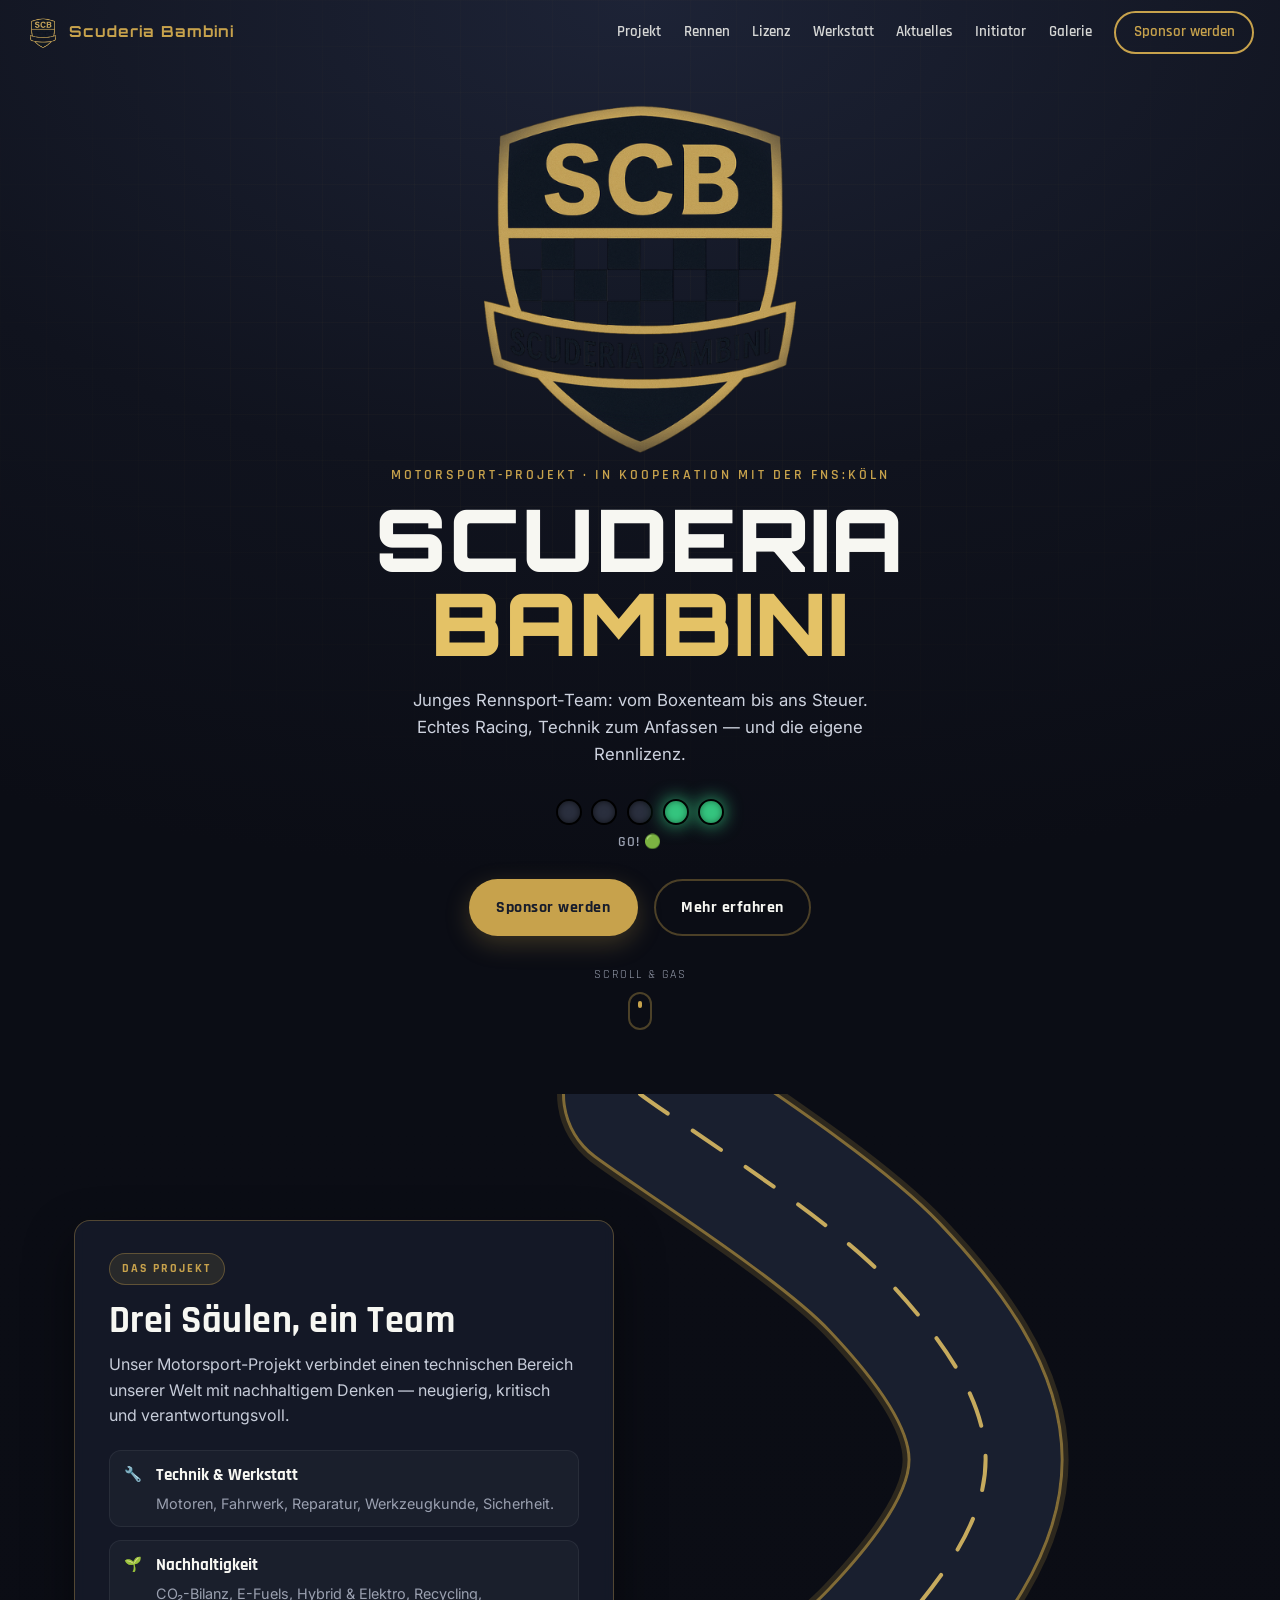
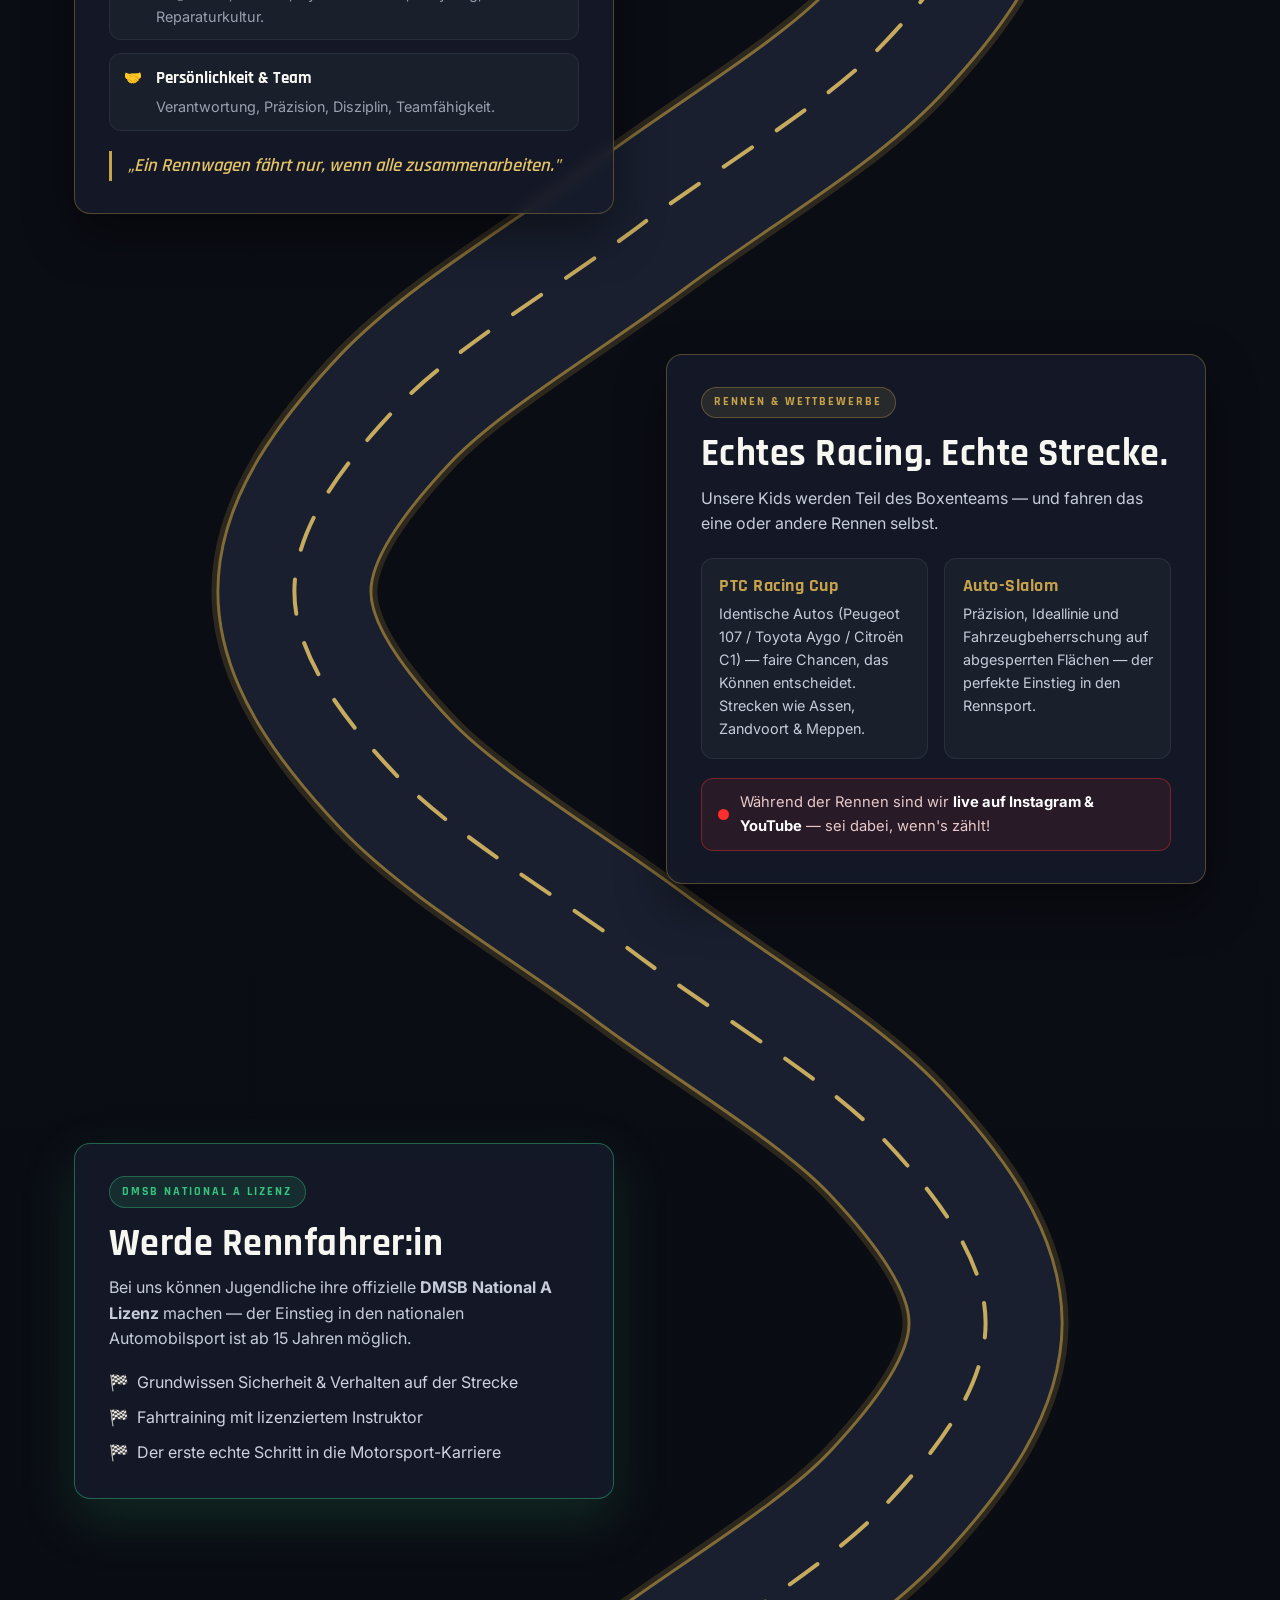
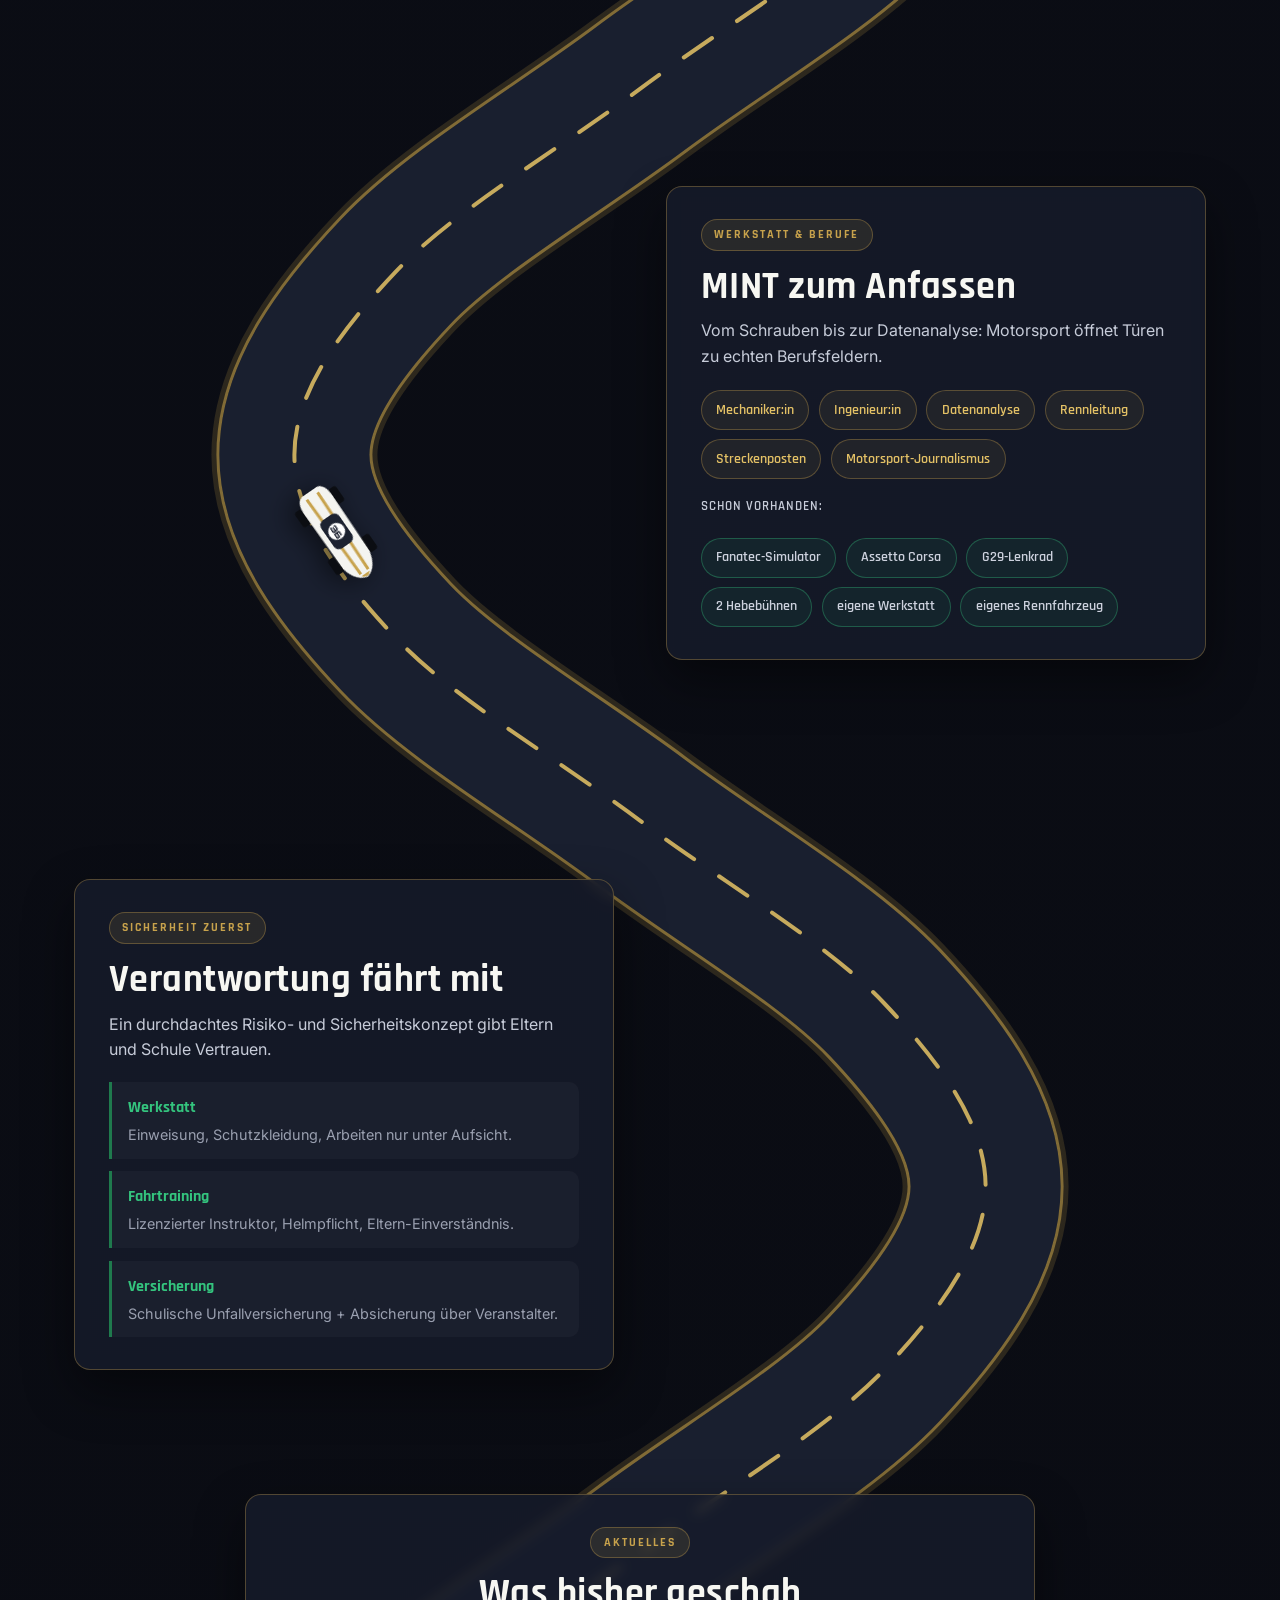
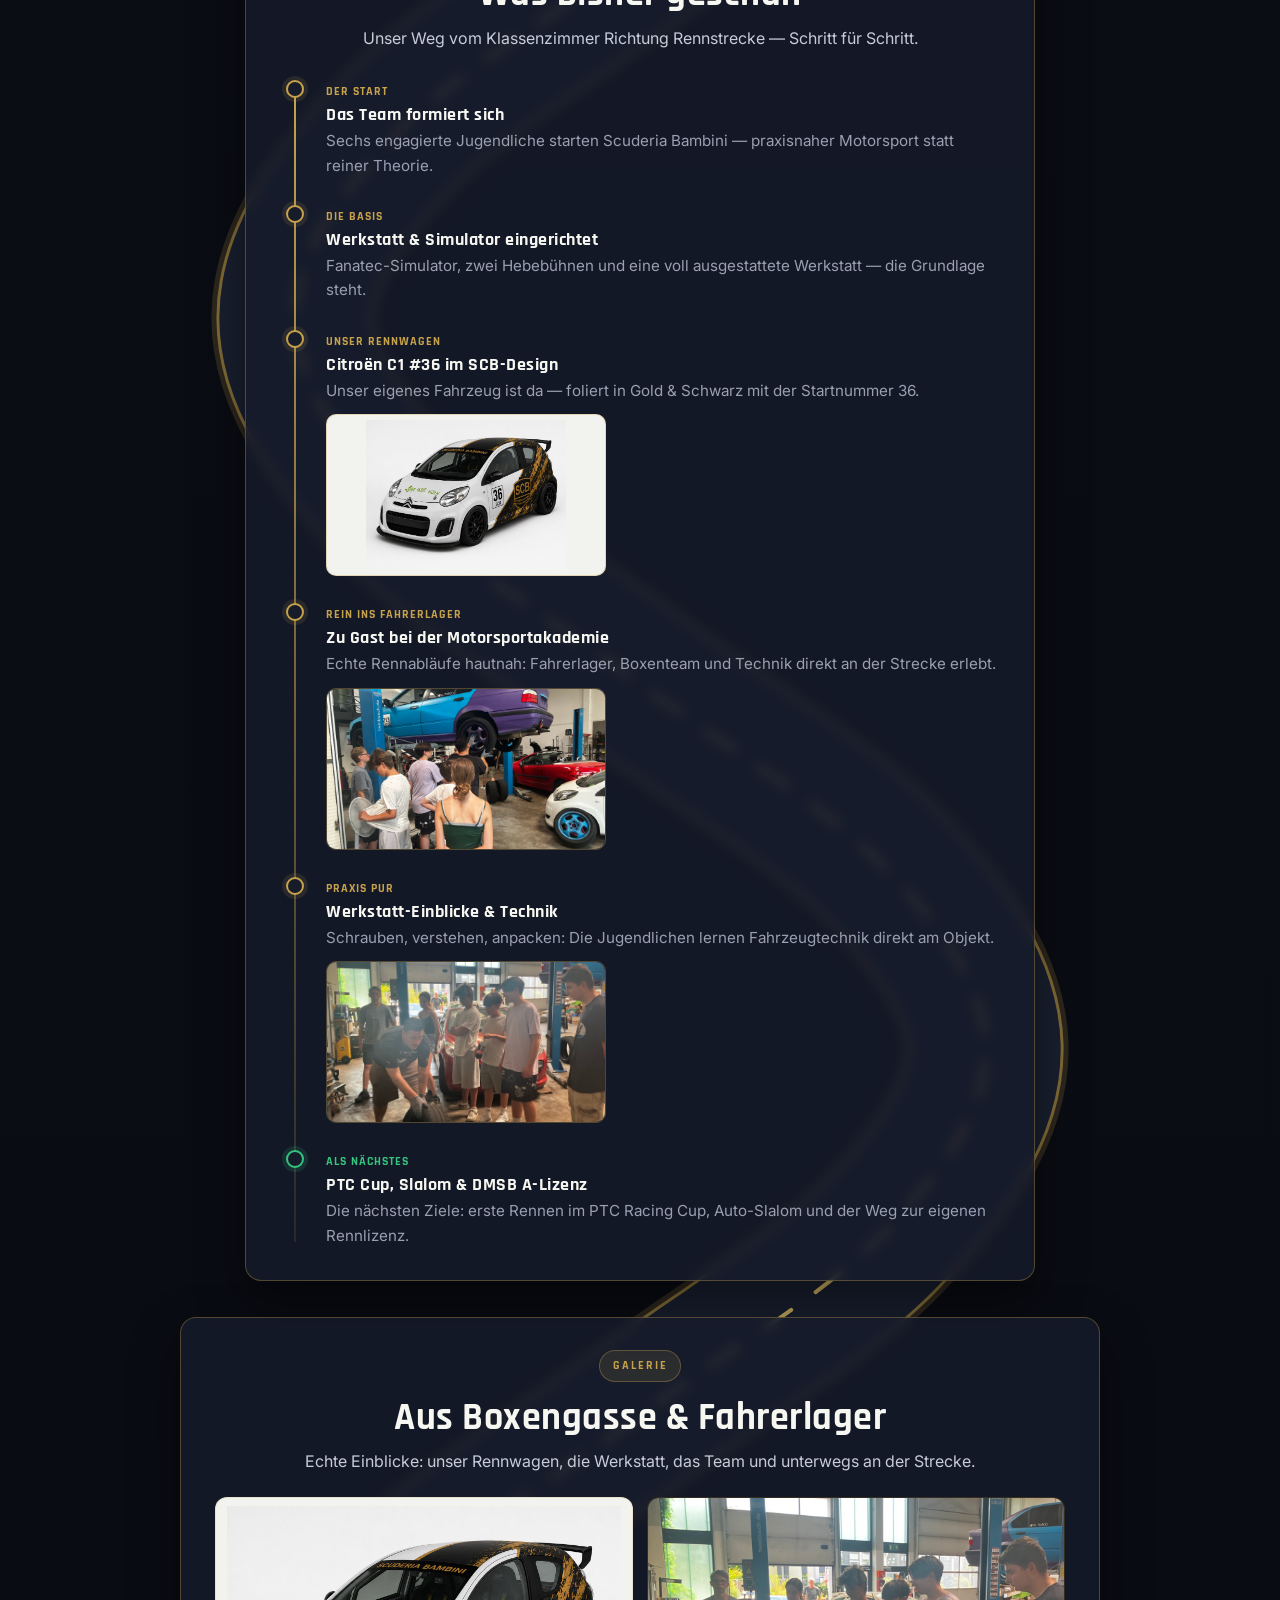
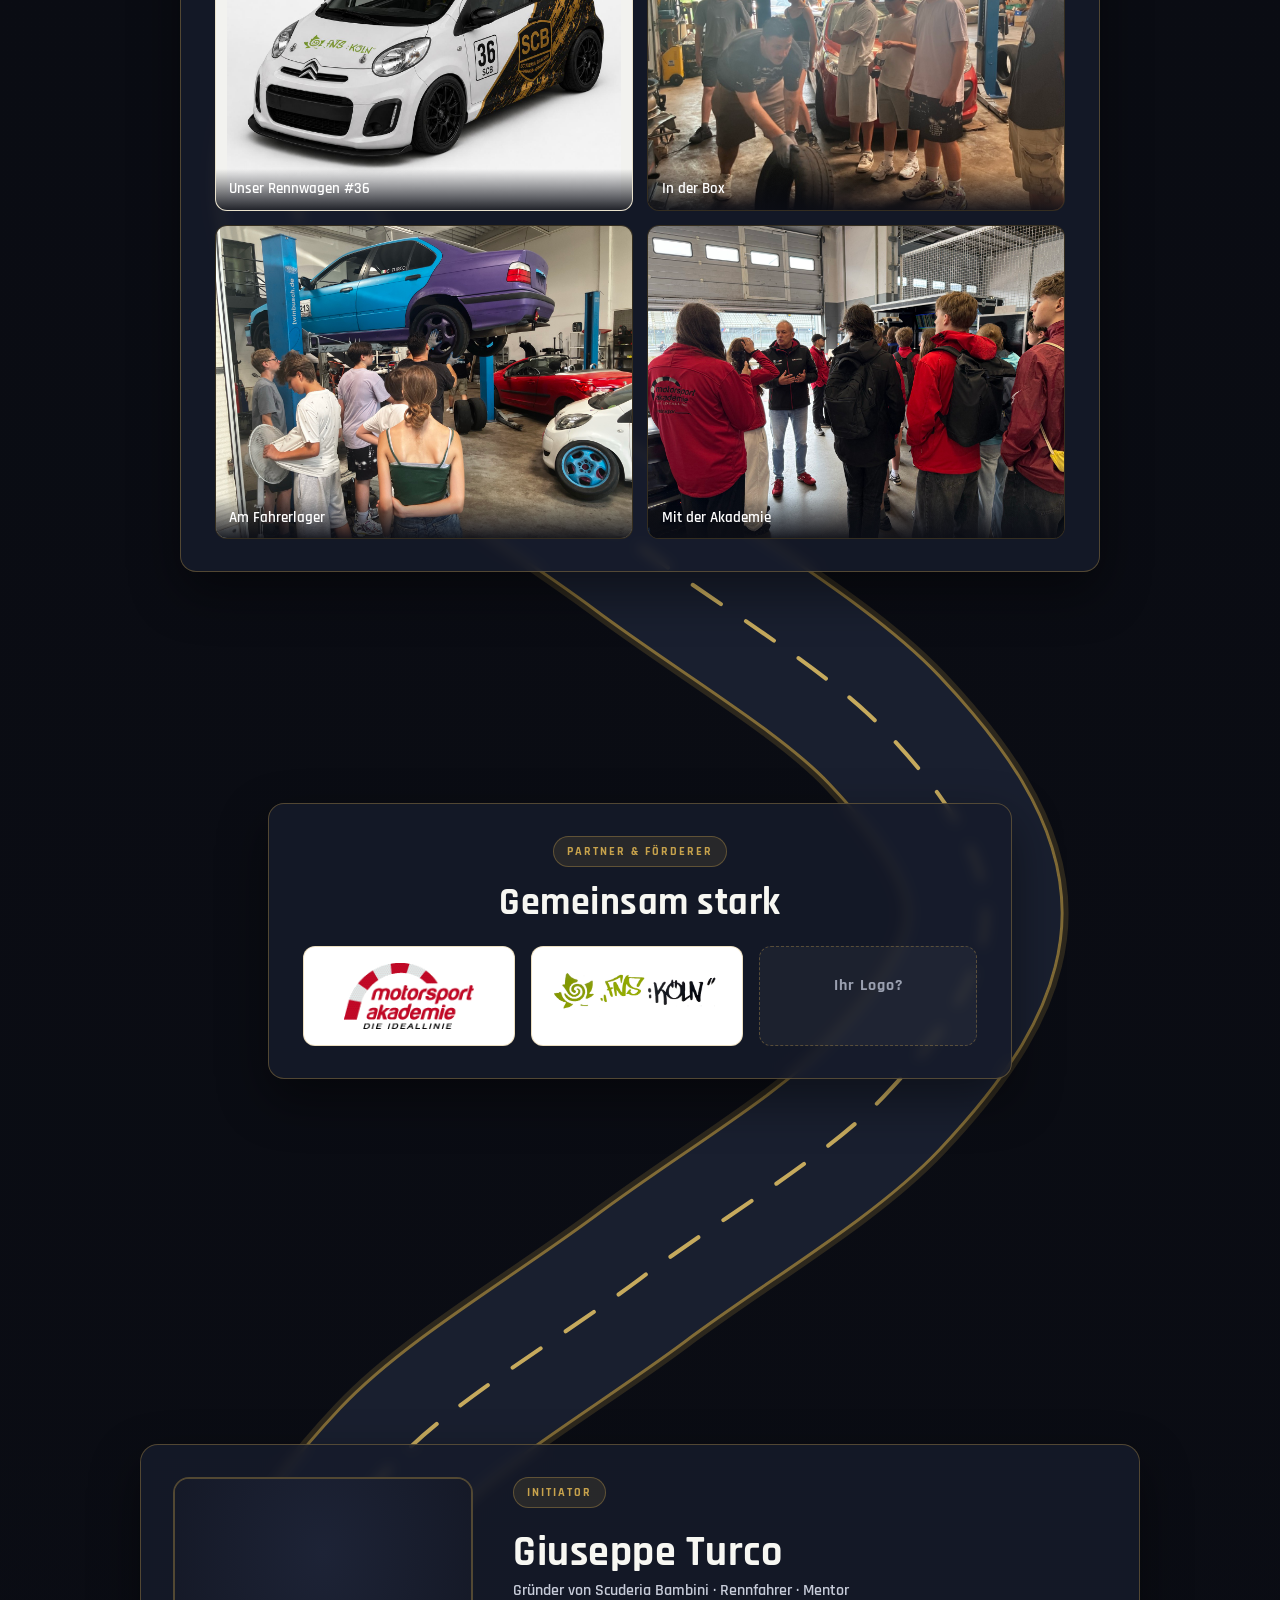
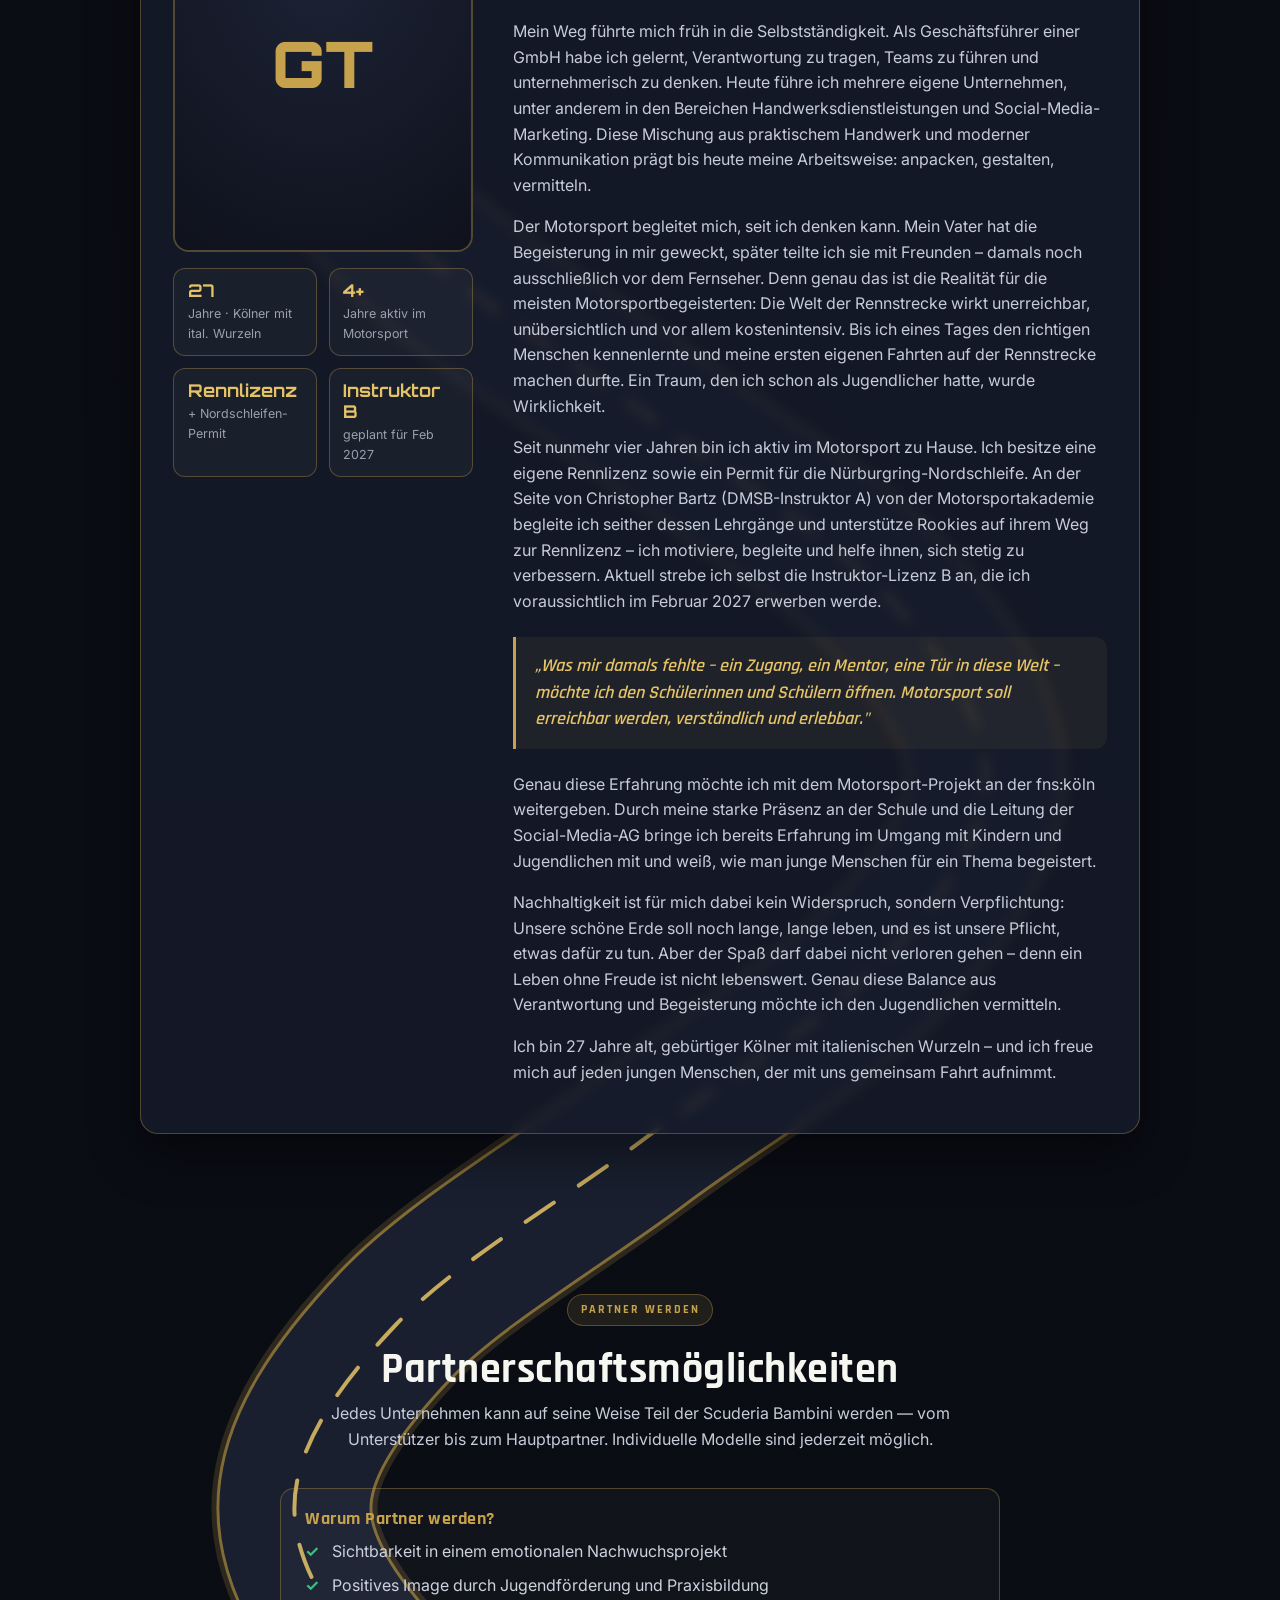
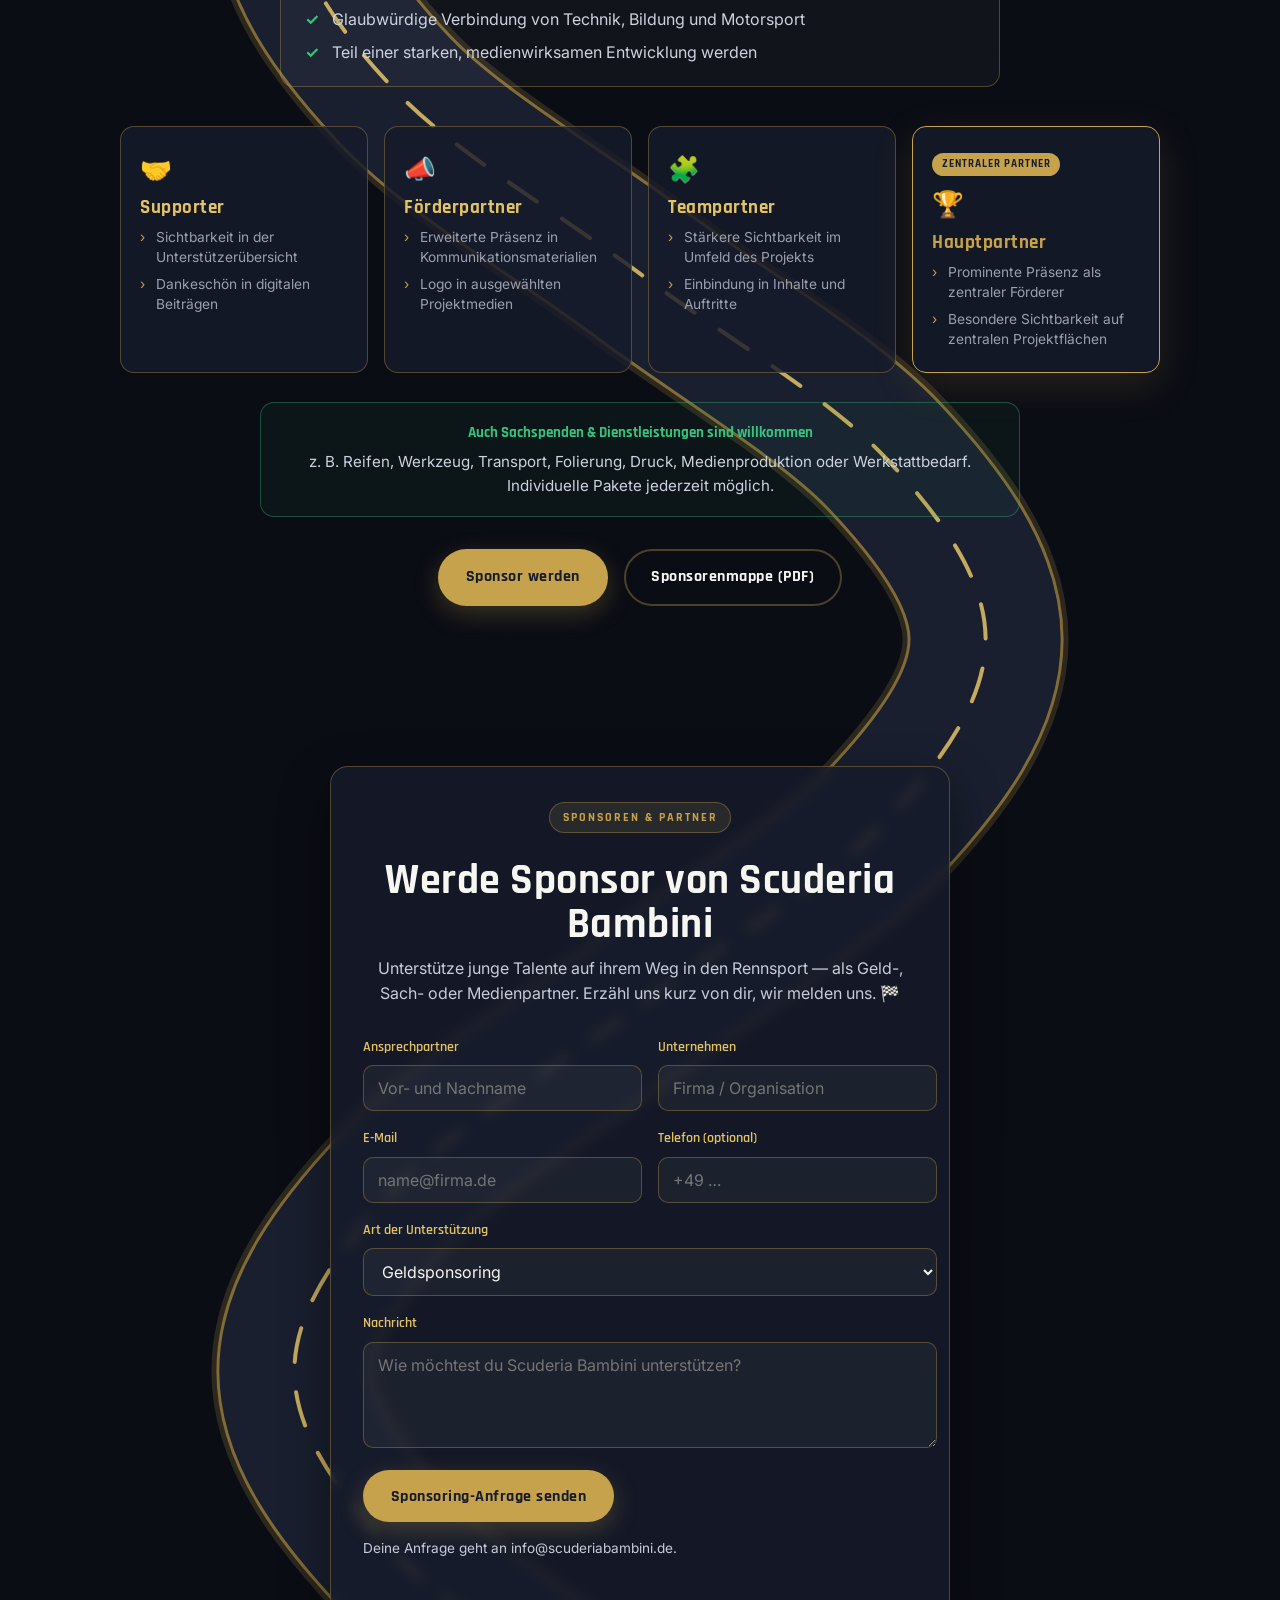
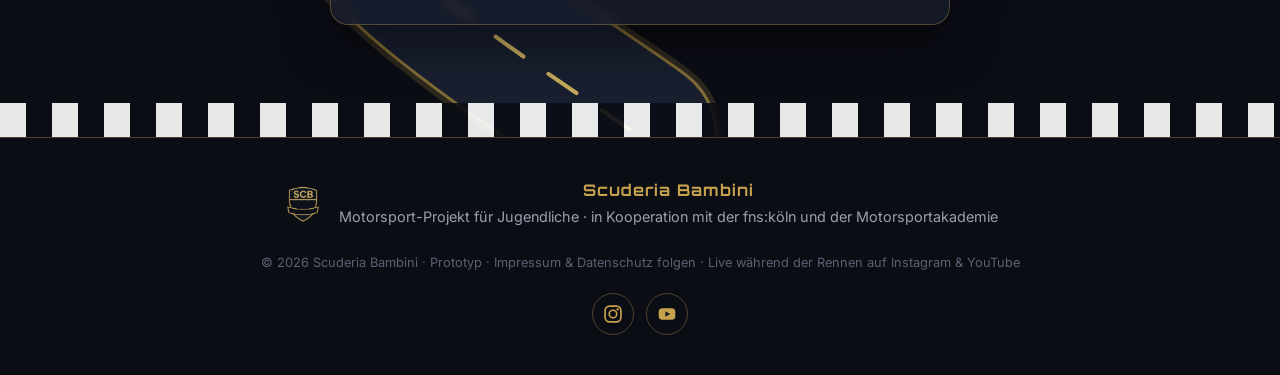
==== index.html @ 23f9c1e3 "Instagram/YouTube im Footer + Live-Streaming-Hinweis bei Rennen" ====
<!DOCTYPE html>
<html lang="de">
<head>
  <meta charset="UTF-8" />
  <meta name="viewport" content="width=device-width, initial-scale=1.0" />
  <title>Scuderia Bambini — Motorsport-Projekt für Jugendliche</title>
  <meta name="description" content="Scuderia Bambini, das Motorsport-Projekt für Jugendliche in Kooperation mit der fns:köln. Echtes Racing: Boxenteam, PTC Racing Cup, Auto-Slalom und die DMSB National A Lizenz." />
  <link rel="preconnect" href="https://fonts.googleapis.com" />
  <link rel="preconnect" href="https://fonts.gstatic.com" crossorigin />
  <link href="https://fonts.googleapis.com/css2?family=Orbitron:wght@500;700;900&family=Rajdhani:wght@500;600;700&family=Inter:wght@400;500;600&display=swap" rel="stylesheet" />
  <link rel="stylesheet" href="styles.css" />
</head>
<body>

  <!-- ============ SVG DEFINITIONEN (Wappen + Auto) ============ -->
  <svg width="0" height="0" style="position:absolute" aria-hidden="true">
    <symbol id="scb-crest" viewBox="0 0 200 224">
      <!-- Schild Gold-Rand -->
      <path d="M16 10 H184 a8 8 0 0 1 8 8 V128 c0 44 -40 70 -92 86 C48 198 8 172 8 128 V18 a8 8 0 0 1 8 -8 Z" fill="#C7A24C"/>
      <!-- Schild Navy innen -->
      <path d="M22 18 H178 a4 4 0 0 1 4 4 V126 c0 38 -35 62 -82 77 C53 188 18 164 18 126 V22 a4 4 0 0 1 4 -4 Z" fill="#171C2B"/>
      <!-- SCB -->
      <text x="100" y="74" text-anchor="middle" font-family="Orbitron, sans-serif" font-weight="900" font-size="56" fill="#C7A24C" letter-spacing="2">SCB</text>
      <!-- Trennlinie -->
      <rect x="26" y="88" width="148" height="3" fill="#C7A24C"/>
      <!-- Karo-Band -->
      <g id="crest-checker"></g>
      <rect x="26" y="92" width="148" height="44" fill="none" stroke="#C7A24C" stroke-width="2"/>
      <!-- Banner -->
      <path d="M20 150 H180 L168 178 H32 Z" fill="#F7F7F2"/>
      <path d="M20 150 L8 162 L24 162 Z" fill="#C7A24C"/>
      <path d="M180 150 L192 162 L176 162 Z" fill="#C7A24C"/>
      <text x="100" y="170" text-anchor="middle" font-family="Rajdhani, sans-serif" font-weight="700" font-size="17" fill="#171C2B" letter-spacing="1.5">SCUDERIA BAMBINI</text>
    </symbol>
  </svg>

  <!-- ============ NAVIGATION ============ -->
  <header class="nav" id="nav">
    <a href="#hero" class="nav__brand" aria-label="Scuderia Bambini Startseite">
      <svg class="nav__logo" data-logo><use href="#scb-crest"/></svg>
      <span class="nav__name">Scuderia&nbsp;Bambini</span>
    </a>
    <nav class="nav__links" aria-label="Hauptnavigation">
      <a href="#projekt">Projekt</a>
      <a href="#rennen">Rennen</a>
      <a href="#lizenz">Lizenz</a>
      <a href="#werkstatt">Werkstatt</a>
      <a href="#aktuelles">Aktuelles</a>
      <a href="#initiator">Initiator</a>
      <a href="#galerie">Galerie</a>
      <a href="#sponsoring" class="nav__cta">Sponsor werden</a>
    </nav>
  </header>

  <!-- ============ HERO ============ -->
  <section class="hero" id="hero">
    <div class="hero__grid" aria-hidden="true"></div>
    <div class="hero__inner">
      <video class="hero__video" id="heroVideo" autoplay muted loop playsinline poster="assets/logo.png">
        <source src="assets/logo-intro.mp4" type="video/mp4" />
      </video>
      <p class="hero__kicker">Motorsport-Projekt · in Kooperation mit der fns:köln</p>
      <h1 class="hero__title">SCUDERIA<br><span class="hero__title--gold">BAMBINI</span></h1>
      <p class="hero__sub">Junges Rennsport-Team: vom Boxenteam bis ans Steuer.<br>Echtes Racing, Technik zum Anfassen — und die eigene Rennlizenz.</p>

      <!-- Ampel -->
      <div class="lights" id="lights" role="img" aria-label="Startampel">
        <span class="light light--red"></span>
        <span class="light light--red"></span>
        <span class="light light--red"></span>
        <span class="light light--green"></span>
        <span class="light light--green"></span>
      </div>
      <p class="lights__label" id="lightsLabel">Lichter aus … gleich geht's los</p>

      <div class="hero__actions">
        <a href="#sponsoring" class="btn btn--gold">Sponsor werden</a>
        <a href="#projekt" class="btn btn--ghost">Mehr erfahren</a>
      </div>
      <div class="scroll-hint" aria-hidden="true">
        <span>Scroll &amp; Gas</span>
        <div class="scroll-hint__mouse"><span></span></div>
      </div>
    </div>
  </section>

  <!-- ============ STRECKE (Scroll-Animation) ============ -->
  <main class="track" id="track">
    <svg class="track__road" id="road" preserveAspectRatio="none" aria-hidden="true"></svg>

    <!-- Das Auto -->
    <div class="car" id="car" aria-hidden="true">
      <svg viewBox="0 0 120 64" width="120" height="64">
        <!-- Auto zeigt nach rechts (+x); GSAP dreht es in Fahrtrichtung -->
        <g>
          <!-- Reifen -->
          <rect x="24" y="7" width="18" height="10" rx="3" fill="#0b0d12"/>
          <rect x="24" y="47" width="18" height="10" rx="3" fill="#0b0d12"/>
          <rect x="82" y="7" width="18" height="10" rx="3" fill="#0b0d12"/>
          <rect x="82" y="47" width="18" height="10" rx="3" fill="#0b0d12"/>
          <!-- Karosserie weiß (C1) -->
          <path d="M15 23 Q17 15 30 15 L98 16 Q115 20 118 32 Q115 44 98 48 L30 49 Q17 49 15 41 Z" fill="#f4f4f0"/>
          <!-- Gold-Folierung Streifen -->
          <path d="M20 24 L112 26 L112 29 L20 27 Z" fill="#C7A24C"/>
          <path d="M20 37 L112 35 L112 38 L20 40 Z" fill="#C7A24C"/>
          <!-- Cockpit dunkel -->
          <rect x="46" y="21" width="34" height="22" rx="6" fill="#1c2230"/>
          <!-- Startnummer 36 -->
          <circle cx="63" cy="32" r="8.5" fill="#ffffff"/>
          <text x="63" y="35.6" text-anchor="middle" font-family="Orbitron, sans-serif" font-weight="900" font-size="9" fill="#171C2B">36</text>
          <!-- Frontlippe gold -->
          <path d="M114 27 Q120 32 114 37 Z" fill="#C7A24C"/>
        </g>
      </svg>
    </div>

    <!-- Inhaltsbereiche, die das Auto passiert -->
    <div class="track__content">

      <!-- PROJEKT -->
      <section class="stop stop--left" id="projekt">
        <div class="panel">
          <span class="panel__tag">Das Projekt</span>
          <h2>Drei Säulen, ein Team</h2>
          <p>Unser Motorsport-Projekt verbindet einen technischen Bereich unserer Welt mit nachhaltigem Denken — neugierig, kritisch und verantwortungsvoll.</p>
          <div class="pillars">
            <div class="pillar"><span class="pillar__ico">🔧</span><strong>Technik &amp; Werkstatt</strong><span>Motoren, Fahrwerk, Reparatur, Werkzeugkunde, Sicherheit.</span></div>
            <div class="pillar"><span class="pillar__ico">🌱</span><strong>Nachhaltigkeit</strong><span>CO₂-Bilanz, E-Fuels, Hybrid &amp; Elektro, Recycling, Reparaturkultur.</span></div>
            <div class="pillar"><span class="pillar__ico">🤝</span><strong>Persönlichkeit &amp; Team</strong><span>Verantwortung, Präzision, Disziplin, Teamfähigkeit.</span></div>
          </div>
          <blockquote>„Ein Rennwagen fährt nur, wenn alle zusammenarbeiten."</blockquote>
        </div>
      </section>

      <!-- RENNEN -->
      <section class="stop stop--right" id="rennen">
        <div class="panel">
          <span class="panel__tag">Rennen &amp; Wettbewerbe</span>
          <h2>Echtes Racing. Echte Strecke.</h2>
          <p>Unsere Kids werden Teil des Boxenteams — und fahren das eine oder andere Rennen selbst.</p>
          <div class="cards">
            <div class="mini">
              <h3>PTC Racing Cup</h3>
              <p>Identische Autos (Peugeot 107 / Toyota Aygo / Citroën C1) — faire Chancen, das Können entscheidet. Strecken wie Assen, Zandvoort &amp; Meppen.</p>
            </div>
            <div class="mini">
              <h3>Auto-Slalom</h3>
              <p>Präzision, Ideallinie und Fahrzeugbeherrschung auf abgesperrten Flächen — der perfekte Einstieg in den Rennsport.</p>
            </div>
          </div>
          <div class="live-note">
            <span class="live-dot" aria-hidden="true"></span>
            <span>Während der Rennen sind wir <strong>live auf Instagram &amp; YouTube</strong> — sei dabei, wenn's zählt!</span>
          </div>
        </div>
      </section>

      <!-- LIZENZ -->
      <section class="stop stop--left" id="lizenz">
        <div class="panel panel--accent">
          <span class="panel__tag panel__tag--green">DMSB National A Lizenz</span>
          <h2>Werde Rennfahrer:in</h2>
          <p>Bei uns können Jugendliche ihre offizielle <strong>DMSB National A Lizenz</strong> machen — der Einstieg in den nationalen Automobilsport ist ab 15 Jahren möglich.</p>
          <ul class="ticks">
            <li>Grundwissen Sicherheit &amp; Verhalten auf der Strecke</li>
            <li>Fahrtraining mit lizenziertem Instruktor</li>
            <li>Der erste echte Schritt in die Motorsport-Karriere</li>
          </ul>
        </div>
      </section>

      <!-- WERKSTATT -->
      <section class="stop stop--right" id="werkstatt">
        <div class="panel">
          <span class="panel__tag">Werkstatt &amp; Berufe</span>
          <h2>MINT zum Anfassen</h2>
          <p>Vom Schrauben bis zur Datenanalyse: Motorsport öffnet Türen zu echten Berufsfeldern.</p>
          <div class="jobs">
            <span>Mechaniker:in</span><span>Ingenieur:in</span><span>Datenanalyse</span>
            <span>Rennleitung</span><span>Streckenposten</span><span>Motorsport-Journalismus</span>
          </div>
          <p class="basis-label">Schon vorhanden:</p>
          <div class="jobs jobs--basis">
            <span>Fanatec-Simulator</span><span>Assetto Corsa</span><span>G29-Lenkrad</span><span>2 Hebebühnen</span><span>eigene Werkstatt</span><span>eigenes Rennfahrzeug</span>
          </div>
        </div>
      </section>

      <!-- SICHERHEIT -->
      <section class="stop stop--left" id="sicherheit">
        <div class="panel">
          <span class="panel__tag">Sicherheit zuerst</span>
          <h2>Verantwortung fährt mit</h2>
          <p>Ein durchdachtes Risiko- und Sicherheitskonzept gibt Eltern und Schule Vertrauen.</p>
          <div class="safety">
            <div><strong>Werkstatt</strong><span>Einweisung, Schutzkleidung, Arbeiten nur unter Aufsicht.</span></div>
            <div><strong>Fahrtraining</strong><span>Lizenzierter Instruktor, Helmpflicht, Eltern-Einverständnis.</span></div>
            <div><strong>Versicherung</strong><span>Schulische Unfallversicherung + Absicherung über Veranstalter.</span></div>
          </div>
        </div>
      </section>

      <!-- AKTUELLES / TIMELINE -->
      <section class="stop stop--full" id="aktuelles">
        <div class="panel panel--wide">
          <span class="panel__tag">Aktuelles</span>
          <h2>Was bisher geschah</h2>
          <p>Unser Weg vom Klassenzimmer Richtung Rennstrecke — Schritt für Schritt.</p>
          <ol class="timeline">
            <li class="tl">
              <div class="tl__dot"></div>
              <div class="tl__body">
                <span class="tl__date">Der Start</span>
                <h3>Das Team formiert sich</h3>
                <p>Sechs engagierte Jugendliche starten Scuderia Bambini — praxisnaher Motorsport statt reiner Theorie.</p>
              </div>
            </li>
            <li class="tl">
              <div class="tl__dot"></div>
              <div class="tl__body">
                <span class="tl__date">Die Basis</span>
                <h3>Werkstatt &amp; Simulator eingerichtet</h3>
                <p>Fanatec-Simulator, zwei Hebebühnen und eine voll ausgestattete Werkstatt — die Grundlage steht.</p>
              </div>
            </li>
            <li class="tl">
              <div class="tl__dot"></div>
              <div class="tl__body">
                <span class="tl__date">Unser Rennwagen</span>
                <h3>Citroën C1 #36 im SCB-Design</h3>
                <p>Unser eigenes Fahrzeug ist da — foliert in Gold &amp; Schwarz mit der Startnummer 36.</p>
                <div class="tl__thumb tl__thumb--car"><img src="assets/car-render.png" alt="Rennwagen #36" loading="lazy" /></div>
              </div>
            </li>
            <li class="tl">
              <div class="tl__dot"></div>
              <div class="tl__body">
                <span class="tl__date">Rein ins Fahrerlager</span>
                <h3>Zu Gast bei der Motorsportakademie</h3>
                <p>Echte Rennabläufe hautnah: Fahrerlager, Boxenteam und Technik direkt an der Strecke erlebt.</p>
                <div class="tl__thumb"><img src="assets/gallery-2.jpg" alt="Am Fahrerlager" loading="lazy" /></div>
              </div>
            </li>
            <li class="tl">
              <div class="tl__dot"></div>
              <div class="tl__body">
                <span class="tl__date">Praxis pur</span>
                <h3>Werkstatt-Einblicke &amp; Technik</h3>
                <p>Schrauben, verstehen, anpacken: Die Jugendlichen lernen Fahrzeugtechnik direkt am Objekt.</p>
                <div class="tl__thumb"><img src="assets/gallery-1.jpg" alt="In der Werkstatt" loading="lazy" /></div>
              </div>
            </li>
            <li class="tl tl--next">
              <div class="tl__dot"></div>
              <div class="tl__body">
                <span class="tl__date">Als Nächstes</span>
                <h3>PTC Cup, Slalom &amp; DMSB A-Lizenz</h3>
                <p>Die nächsten Ziele: erste Rennen im PTC Racing Cup, Auto-Slalom und der Weg zur eigenen Rennlizenz.</p>
              </div>
            </li>
          </ol>
        </div>
      </section>

      <!-- GALERIE -->
      <section class="stop stop--full" id="galerie">
        <div class="panel panel--wide">
          <span class="panel__tag">Galerie</span>
          <h2>Aus Boxengasse &amp; Fahrerlager</h2>
          <p>Echte Einblicke: unser Rennwagen, die Werkstatt, das Team und unterwegs an der Strecke.</p>
          <div class="gallery">
            <figure class="shot shot--car"><img src="assets/car-render.png" alt="Unser Rennwagen – Citroën C1 #36" loading="lazy" /><figcaption>Unser Rennwagen #36</figcaption></figure>
            <figure class="shot"><img src="assets/gallery-1.jpg" alt="In der Box mit dem Team" loading="lazy" /><figcaption>In der Box</figcaption></figure>
            <figure class="shot"><img src="assets/gallery-2.jpg" alt="Am Fahrerlager an der Strecke" loading="lazy" /><figcaption>Am Fahrerlager</figcaption></figure>
            <figure class="shot"><img src="assets/gallery-3.jpg" alt="Unterwegs mit der Motorsportakademie" loading="lazy" /><figcaption>Mit der Akademie</figcaption></figure>
          </div>
        </div>
      </section>

      <!-- PARTNER -->
      <section class="stop stop--full" id="partner">
        <div class="panel panel--wide">
          <span class="panel__tag">Partner &amp; Förderer</span>
          <h2>Gemeinsam stark</h2>
          <div class="partners">
            <a class="plogo plogo--img" href="https://www.motorsport-akademie.de" target="_blank" rel="noopener" aria-label="Motorsportakademie – Die Ideallinie (öffnet motorsport-akademie.de)">
              <img src="assets/partner-motorsportakademie.png" alt="Motorsportakademie – Die Ideallinie" />
            </a>
            <a class="plogo plogo--img" href="https://freie-naturschulen.de" target="_blank" rel="noopener" aria-label="fns:köln – Freie Naturschulen (öffnet freie-naturschulen.de)">
              <img src="assets/partner-fns-koeln.jpg" alt="fns:köln – Freie Naturschulen Köln" />
            </a>
            <div class="plogo plogo--add">Ihr Logo?</div>
          </div>
        </div>
      </section>

    </div>

  <!-- ============ INITIATOR / VITA ============ -->
  <section class="vita" id="initiator">
    <div class="vita__inner">
      <aside class="vita__aside">
        <div class="vita__portrait">
          <img src="assets/giuseppe.jpg" alt="Giuseppe Turco" onerror="this.remove();document.getElementById('vitaInitials').removeAttribute('hidden')" />
          <div class="vita__initials" id="vitaInitials" hidden>GT</div>
        </div>
        <div class="vita__stats">
          <div class="vita__stat"><b>27</b><span>Jahre · Kölner mit ital. Wurzeln</span></div>
          <div class="vita__stat"><b>4+</b><span>Jahre aktiv im Motorsport</span></div>
          <div class="vita__stat"><b>Rennlizenz</b><span>+ Nordschleifen-Permit</span></div>
          <div class="vita__stat"><b>Instruktor B</b><span>geplant für Feb 2027</span></div>
        </div>
      </aside>

      <div class="vita__body">
        <span class="panel__tag">Initiator</span>
        <h2>Giuseppe Turco</h2>
        <p class="vita__role">Gründer von Scuderia Bambini · Rennfahrer · Mentor</p>

        <p>Mein Weg führte mich früh in die Selbstständigkeit. Als Geschäftsführer einer GmbH habe ich gelernt, Verantwortung zu tragen, Teams zu führen und unternehmerisch zu denken. Heute führe ich mehrere eigene Unternehmen, unter anderem in den Bereichen Handwerksdienstleistungen und Social-Media-Marketing. Diese Mischung aus praktischem Handwerk und moderner Kommunikation prägt bis heute meine Arbeitsweise: anpacken, gestalten, vermitteln.</p>

        <p>Der Motorsport begleitet mich, seit ich denken kann. Mein Vater hat die Begeisterung in mir geweckt, später teilte ich sie mit Freunden – damals noch ausschließlich vor dem Fernseher. Denn genau das ist die Realität für die meisten Motorsportbegeisterten: Die Welt der Rennstrecke wirkt unerreichbar, unübersichtlich und vor allem kostenintensiv. Bis ich eines Tages den richtigen Menschen kennenlernte und meine ersten eigenen Fahrten auf der Rennstrecke machen durfte. Ein Traum, den ich schon als Jugendlicher hatte, wurde Wirklichkeit.</p>

        <p>Seit nunmehr vier Jahren bin ich aktiv im Motorsport zu Hause. Ich besitze eine eigene Rennlizenz sowie ein Permit für die Nürburgring-Nordschleife. An der Seite von Christopher Bartz (DMSB-Instruktor A) von der Motorsportakademie begleite ich seither dessen Lehrgänge und unterstütze Rookies auf ihrem Weg zur Rennlizenz – ich motiviere, begleite und helfe ihnen, sich stetig zu verbessern. Aktuell strebe ich selbst die Instruktor-Lizenz B an, die ich voraussichtlich im Februar 2027 erwerben werde.</p>

        <blockquote class="vita__quote">„Was mir damals fehlte – ein Zugang, ein Mentor, eine Tür in diese Welt – möchte ich den Schülerinnen und Schülern öffnen. Motorsport soll erreichbar werden, verständlich und erlebbar."</blockquote>

        <p>Genau diese Erfahrung möchte ich mit dem Motorsport-Projekt an der fns:köln weitergeben. Durch meine starke Präsenz an der Schule und die Leitung der Social-Media-AG bringe ich bereits Erfahrung im Umgang mit Kindern und Jugendlichen mit und weiß, wie man junge Menschen für ein Thema begeistert.</p>

        <p>Nachhaltigkeit ist für mich dabei kein Widerspruch, sondern Verpflichtung: Unsere schöne Erde soll noch lange, lange leben, und es ist unsere Pflicht, etwas dafür zu tun. Aber der Spaß darf dabei nicht verloren gehen – denn ein Leben ohne Freude ist nicht lebenswert. Genau diese Balance aus Verantwortung und Begeisterung möchte ich den Jugendlichen vermitteln.</p>

        <p>Ich bin 27 Jahre alt, gebürtiger Kölner mit italienischen Wurzeln – und ich freue mich auf jeden jungen Menschen, der mit uns gemeinsam Fahrt aufnimmt.</p>
      </div>
    </div>
  </section>

  <!-- ============ SPONSORING / PARTNER WERDEN ============ -->
  <section class="sponsoring" id="sponsoring">
    <div class="sponsoring__inner">
      <span class="panel__tag">Partner werden</span>
      <h2>Partnerschaftsmöglichkeiten</h2>
      <p class="sponsoring__lead">Jedes Unternehmen kann auf seine Weise Teil der Scuderia Bambini werden — vom Unterstützer bis zum Hauptpartner. Individuelle Modelle sind jederzeit möglich.</p>

      <div class="why">
        <h3>Warum Partner werden?</h3>
        <ul class="why__list">
          <li>Sichtbarkeit in einem emotionalen Nachwuchsprojekt</li>
          <li>Positives Image durch Jugendförderung und Praxisbildung</li>
          <li>Glaubwürdige Verbindung von Technik, Bildung und Motorsport</li>
          <li>Teil einer starken, medienwirksamen Entwicklung werden</li>
        </ul>
      </div>

      <div class="tiers">
        <div class="tier">
          <span class="tier__ico">🤝</span>
          <h3>Supporter</h3>
          <ul>
            <li>Sichtbarkeit in der Unterstützerübersicht</li>
            <li>Dankeschön in digitalen Beiträgen</li>
          </ul>
        </div>
        <div class="tier">
          <span class="tier__ico">📣</span>
          <h3>Förderpartner</h3>
          <ul>
            <li>Erweiterte Präsenz in Kommunikationsmaterialien</li>
            <li>Logo in ausgewählten Projektmedien</li>
          </ul>
        </div>
        <div class="tier">
          <span class="tier__ico">🧩</span>
          <h3>Teampartner</h3>
          <ul>
            <li>Stärkere Sichtbarkeit im Umfeld des Projekts</li>
            <li>Einbindung in Inhalte und Auftritte</li>
          </ul>
        </div>
        <div class="tier tier--top">
          <span class="tier__badge">Zentraler Partner</span>
          <span class="tier__ico">🏆</span>
          <h3>Hauptpartner</h3>
          <ul>
            <li>Prominente Präsenz als zentraler Förderer</li>
            <li>Besondere Sichtbarkeit auf zentralen Projektflächen</li>
          </ul>
        </div>
      </div>

      <div class="sponsoring__note">
        <strong>Auch Sachspenden &amp; Dienstleistungen sind willkommen</strong>
        z. B. Reifen, Werkzeug, Transport, Folierung, Druck, Medienproduktion oder Werkstattbedarf. Individuelle Pakete jederzeit möglich.
      </div>

      <div class="sponsoring__cta">
        <a href="#kontakt" class="btn btn--gold">Sponsor werden</a>
        <a href="assets/scuderia-bambini-sponsorenmappe.pdf" class="btn btn--ghost" target="_blank" rel="noopener">Sponsorenmappe (PDF)</a>
      </div>
    </div>
  </section>

  <!-- ============ KONTAKT ============ -->
  <section class="contact" id="kontakt">
    <div class="contact__inner">
      <span class="panel__tag">Sponsoren &amp; Partner</span>
      <h2>Werde Sponsor von Scuderia Bambini</h2>
      <p>Unterstütze junge Talente auf ihrem Weg in den Rennsport — als Geld-, Sach- oder Medienpartner. Erzähl uns kurz von dir, wir melden uns. 🏁</p>
      <form class="form" id="contactForm" novalidate>
        <div class="form__row">
          <label>Ansprechpartner<input type="text" name="name" required placeholder="Vor- und Nachname" /></label>
          <label>Unternehmen<input type="text" name="firma" placeholder="Firma / Organisation" /></label>
        </div>
        <div class="form__row">
          <label>E-Mail<input type="email" name="email" required placeholder="name@firma.de" /></label>
          <label>Telefon (optional)<input type="tel" name="telefon" placeholder="+49 …" /></label>
        </div>
        <label>Art der Unterstützung
          <select name="thema">
            <option>Geldsponsoring</option>
            <option>Sachsponsoring / Material</option>
            <option>Medien- / Kooperationspartner</option>
            <option>Sonstiges</option>
          </select>
        </label>
        <label>Nachricht<textarea name="nachricht" rows="4" placeholder="Wie möchtest du Scuderia Bambini unterstützen?"></textarea></label>
        <button type="submit" class="btn btn--gold">Sponsoring-Anfrage senden</button>
        <p class="form__note" id="formNote">Deine Anfrage geht an info@scuderiabambini.de.</p>
      </form>
    </div>
  </section>

    <!-- Ziellinie -->
    <div class="finish" id="finish" aria-hidden="true"></div>
  </main>

  <!-- ============ FOOTER ============ -->
  <footer class="footer">
    <svg class="footer__logo" data-logo><use href="#scb-crest"/></svg>
    <div>
      <strong>Scuderia Bambini</strong>
      <span>Motorsport-Projekt für Jugendliche · in Kooperation mit der fns:köln und der Motorsportakademie</span>
    </div>
    <div class="social">
      <a class="social__link" href="https://www.instagram.com/scuderiabambini" target="_blank" rel="noopener" aria-label="Scuderia Bambini auf Instagram">
        <svg viewBox="0 0 24 24" aria-hidden="true"><rect x="2.5" y="2.5" width="19" height="19" rx="5.5" fill="none" stroke="currentColor" stroke-width="2"/><circle cx="12" cy="12" r="4.5" fill="none" stroke="currentColor" stroke-width="2"/><circle cx="17.6" cy="6.4" r="1.4" fill="currentColor"/></svg>
      </a>
      <a class="social__link" href="https://www.youtube.com/@scuderiabambini" target="_blank" rel="noopener" aria-label="Scuderia Bambini auf YouTube">
        <svg viewBox="0 0 24 24" aria-hidden="true"><rect x="2" y="5" width="20" height="14" rx="4.5" fill="currentColor"/><path d="M10 8.8 L16 12 L10 15.2 Z" fill="#171C2B"/></svg>
      </a>
    </div>
    <small>© 2026 Scuderia Bambini · Prototyp · Impressum &amp; Datenschutz folgen · Live während der Rennen auf Instagram &amp; YouTube</small>
  </footer>

  <script src="assets/vendor/gsap.min.js"></script>
  <script src="assets/vendor/ScrollTrigger.min.js"></script>
  <script src="assets/vendor/MotionPathPlugin.min.js"></script>
  <script src="script.js"></script>
</body>
</html>
---- styles.css ----
/* ===================== Scuderia Bambini — Styles ===================== */
:root{
  --navy:#171C2B;
  --navy-2:#10131e;
  --navy-3:#0b0d15;
  --gold:#C7A24C;
  --gold-bright:#E4C266;
  --white:#F7F7F2;
  --green:#1F7A4D;
  --green-bright:#34c47e;
  --muted:#9aa0b0;
  --panel:rgba(23,28,43,.82);
  --panel-line:rgba(199,162,76,.35);
  --radius:16px;
  --font-display:"Orbitron",sans-serif;
  --font-head:"Rajdhani",sans-serif;
  --font-body:"Inter",sans-serif;
}

*{box-sizing:border-box;margin:0;padding:0}
html{scroll-behavior:smooth}
body{
  font-family:var(--font-body);
  background:var(--navy-2);
  color:var(--white);
  overflow-x:hidden;
  line-height:1.6;
  -webkit-font-smoothing:antialiased;
}
h1,h2,h3{font-family:var(--font-head);font-weight:700;line-height:1.05;letter-spacing:.5px}
a{color:inherit;text-decoration:none}
img,svg{display:block}

/* ---------- Buttons ---------- */
.btn{
  display:inline-block;padding:.85rem 1.6rem;border-radius:999px;
  font-family:var(--font-head);font-weight:700;font-size:1rem;letter-spacing:.5px;
  cursor:pointer;border:2px solid transparent;transition:transform .15s ease,box-shadow .2s ease,background .2s ease;
}
.btn:hover{transform:translateY(-2px)}
.btn--gold{background:var(--gold);color:var(--navy);box-shadow:0 8px 24px rgba(199,162,76,.25)}
.btn--gold:hover{background:var(--gold-bright)}
.btn--ghost{border-color:var(--panel-line);color:var(--white)}
.btn--ghost:hover{border-color:var(--gold);color:var(--gold)}

/* ---------- Navigation ---------- */
.nav{
  position:fixed;top:0;left:0;right:0;z-index:50;
  display:flex;align-items:center;justify-content:space-between;
  padding:.7rem 1.6rem;
  background:rgba(11,13,21,0);transition:background .3s ease,box-shadow .3s ease,padding .3s ease;
}
.nav.is-stuck{background:rgba(11,13,21,.92);box-shadow:0 1px 0 rgba(199,162,76,.25);padding:.5rem 1.6rem;backdrop-filter:blur(8px)}
.nav__brand{display:flex;align-items:center;gap:.6rem}
.nav__logo{width:34px;height:38px}
.nav__name{font-family:var(--font-display);font-weight:700;font-size:.95rem;letter-spacing:1px;color:var(--gold)}
.nav__links{display:flex;align-items:center;gap:1.4rem;font-family:var(--font-head);font-weight:600}
.nav__links a{font-size:.95rem;color:var(--white);opacity:.85;transition:color .2s,opacity .2s}
.nav__links a:hover{opacity:1;color:var(--gold)}
.nav__cta{padding:.45rem 1.1rem;border:2px solid var(--gold);border-radius:999px;color:var(--gold)!important;opacity:1!important}
.nav__cta:hover{background:var(--gold);color:var(--navy)!important}
@media(max-width:760px){.nav__links a:not(.nav__cta){display:none}.nav__name{display:none}}

/* ---------- Hero ---------- */
.hero{
  position:relative;min-height:100vh;display:flex;align-items:center;justify-content:center;
  text-align:center;padding:6rem 1.5rem 4rem;overflow:hidden;
  background:radial-gradient(120% 80% at 50% 0%,#1d2336 0%,var(--navy-2) 55%,var(--navy-3) 100%);
}
.hero__grid{
  position:absolute;inset:0;opacity:.5;pointer-events:none;
  background-image:
    linear-gradient(rgba(199,162,76,.06) 1px,transparent 1px),
    linear-gradient(90deg,rgba(199,162,76,.06) 1px,transparent 1px);
  background-size:46px 46px;
  mask-image:radial-gradient(80% 60% at 50% 30%,#000 30%,transparent 80%);
}
.hero__inner{position:relative;z-index:2;max-width:760px}
.hero__crest{width:120px;height:134px;margin:0 auto 1.2rem;filter:drop-shadow(0 10px 30px rgba(0,0,0,.5))}
.hero__video{width:min(400px,66vw);height:auto;margin:-1.2rem auto -.8rem;display:block;
  mix-blend-mode:screen;
  -webkit-mask-image:radial-gradient(ellipse 70% 68% at 50% 47%,#000 55%,transparent 82%);
  mask-image:radial-gradient(ellipse 70% 68% at 50% 47%,#000 55%,transparent 82%)}
.hero__kicker{font-family:var(--font-head);font-weight:600;letter-spacing:3px;text-transform:uppercase;color:var(--gold);font-size:.9rem;margin-bottom:.6rem}
.hero__title{font-family:var(--font-display);font-weight:900;font-size:clamp(2.6rem,8vw,5.4rem);letter-spacing:2px;line-height:.98}
.hero__title--green{color:var(--green-bright)}
.hero__title--gold{color:var(--gold-bright)}
.hero__sub{margin:1.3rem auto 2rem;max-width:520px;color:#cdd2de;font-size:1.05rem}
.hero__actions{display:flex;gap:1rem;justify-content:center;flex-wrap:wrap;margin-top:1.6rem}

/* Ampel */
.lights{display:flex;gap:.6rem;justify-content:center;margin:.4rem 0 .4rem}
.light{width:26px;height:26px;border-radius:50%;background:#2a2f3e;border:2px solid #000;box-shadow:inset 0 0 6px rgba(0,0,0,.6)}
.light--red.on{background:#ff2d2d;box-shadow:0 0 16px rgba(255,45,45,.8),inset 0 0 6px rgba(0,0,0,.4)}
.light--green.on{background:var(--green-bright);box-shadow:0 0 18px rgba(52,196,126,.9),inset 0 0 6px rgba(0,0,0,.4)}
.lights__label{font-family:var(--font-head);font-weight:600;letter-spacing:1px;color:var(--muted);font-size:.85rem;text-transform:uppercase;min-height:1.2em}

/* Scroll hint */
.scroll-hint{margin:1.8rem auto 0;z-index:2;text-align:center;color:var(--muted);font-family:var(--font-head);letter-spacing:2px;font-size:.75rem;text-transform:uppercase}
.scroll-hint__mouse{width:24px;height:38px;border:2px solid var(--panel-line);border-radius:14px;margin:.5rem auto 0;position:relative}
.scroll-hint__mouse span{position:absolute;top:7px;left:50%;width:4px;height:7px;background:var(--gold);border-radius:2px;transform:translateX(-50%);animation:wheel 1.4s infinite}
@keyframes wheel{0%{opacity:0;transform:translate(-50%,0)}40%{opacity:1}100%{opacity:0;transform:translate(-50%,12px)}}

/* ---------- Track / Strecke ---------- */
.track{position:relative;background:linear-gradient(180deg,var(--navy-3),#0a0c13 50%,var(--navy-3))}
.track__road{position:absolute;top:0;left:0;width:100%;height:100%;z-index:1}
.track__content{position:relative;z-index:3;max-width:1180px;margin:0 auto;padding:8vh 1.5rem}

.car{position:absolute;top:0;left:0;z-index:4;width:120px;height:64px;will-change:transform;
  filter:drop-shadow(0 8px 14px rgba(0,0,0,.55))}

/* Stops */
.stop{display:flex;min-height:78vh;align-items:center;padding:2vh 0}
.stop--left{justify-content:flex-start}
.stop--right{justify-content:flex-end}
.stop--full{justify-content:center}

.panel{
  position:relative;max-width:540px;background:var(--panel);
  border:1px solid var(--panel-line);border-radius:var(--radius);
  padding:2rem 2.1rem;backdrop-filter:blur(6px);
  box-shadow:0 20px 50px rgba(0,0,0,.45);
}
.panel--wide{max-width:920px;text-align:center}
.panel--accent{border-color:rgba(52,196,126,.45);box-shadow:0 20px 50px rgba(31,122,77,.25)}
.panel__tag{display:inline-block;font-family:var(--font-head);font-weight:700;letter-spacing:2px;text-transform:uppercase;font-size:.78rem;color:var(--gold);background:rgba(199,162,76,.12);border:1px solid var(--panel-line);padding:.3rem .8rem;border-radius:999px;margin-bottom:1rem}
.panel__tag--green{color:var(--green-bright);background:rgba(52,196,126,.12);border-color:rgba(52,196,126,.4)}
.panel h2{font-size:clamp(1.6rem,4vw,2.4rem);margin-bottom:.7rem}
.panel p{color:#c7ccd9}
.panel blockquote{margin-top:1.3rem;padding-left:1rem;border-left:3px solid var(--gold);font-family:var(--font-head);font-weight:600;font-style:italic;color:var(--gold-bright);font-size:1.15rem}

/* Pillars */
.pillars{display:grid;gap:.8rem;margin-top:1.3rem}
.pillar{display:grid;grid-template-columns:auto 1fr;gap:.2rem .9rem;align-items:start;padding:.7rem .9rem;background:rgba(255,255,255,.03);border-radius:12px;border:1px solid rgba(255,255,255,.06)}
.pillar__ico{grid-row:span 2;font-size:1.5rem}
.pillar strong{font-family:var(--font-head);font-size:1.05rem}
.pillar span{color:var(--muted);font-size:.9rem}

/* mini cards */
.cards{display:grid;grid-template-columns:1fr 1fr;gap:1rem;margin-top:1.3rem}
.mini{background:rgba(255,255,255,.03);border:1px solid rgba(255,255,255,.07);border-radius:12px;padding:1.1rem}
.mini h3{font-size:1.15rem;color:var(--gold);margin-bottom:.4rem}
.mini p{font-size:.9rem}
@media(max-width:560px){.cards{grid-template-columns:1fr}}

/* ticks */
.ticks{list-style:none;margin-top:1.1rem;display:grid;gap:.6rem}
.ticks li{position:relative;padding-left:1.8rem;color:#cdd2de}
.ticks li::before{content:"🏁";position:absolute;left:0}

/* jobs */
.jobs{display:flex;flex-wrap:wrap;gap:.6rem;margin-top:1.3rem}
.jobs span{font-family:var(--font-head);font-weight:600;font-size:.9rem;padding:.45rem .9rem;border:1px solid var(--panel-line);border-radius:999px;color:var(--gold-bright);background:rgba(199,162,76,.08)}

/* basis chips label */
.basis-label{margin-top:1.1rem;margin-bottom:.5rem;font-family:var(--font-head);font-weight:600;font-size:.82rem;letter-spacing:1px;text-transform:uppercase;color:var(--green-bright)}
.jobs--basis span{color:#cdd2de;border-color:rgba(52,196,126,.35);background:rgba(52,196,126,.07)}

/* safety */
.safety{display:grid;gap:.8rem;margin-top:1.2rem}
.safety div{display:grid;gap:.15rem;padding:.8rem 1rem;background:rgba(255,255,255,.03);border-left:3px solid var(--green);border-radius:0 10px 10px 0}
.safety strong{font-family:var(--font-head);color:var(--green-bright)}
.safety span{color:var(--muted);font-size:.9rem}

/* timeline / aktuelles */
.timeline{list-style:none;margin:1.6rem auto 0;position:relative;text-align:left;max-width:720px}
.timeline::before{content:"";position:absolute;left:14px;top:6px;bottom:6px;width:2px;background:linear-gradient(var(--gold),rgba(199,162,76,.12))}
.tl{position:relative;padding-left:46px;padding-bottom:1.5rem}
.tl:last-child{padding-bottom:0}
.tl__dot{position:absolute;left:6px;top:3px;width:18px;height:18px;border-radius:50%;background:var(--navy);border:2px solid var(--gold);box-shadow:0 0 0 4px rgba(199,162,76,.12)}
.tl--next .tl__dot{border-color:var(--green-bright);box-shadow:0 0 0 4px rgba(52,196,126,.15)}
.tl__date{font-family:var(--font-head);font-weight:700;letter-spacing:1px;text-transform:uppercase;font-size:.74rem;color:var(--gold)}
.tl--next .tl__date{color:var(--green-bright)}
.tl__body h3{font-family:var(--font-head);font-size:1.15rem;margin:.15rem 0 .3rem}
.tl__body p{color:var(--muted);font-size:.95rem}
.tl__thumb{margin-top:.7rem;border-radius:10px;overflow:hidden;border:1px solid var(--panel-line);max-width:280px}
.tl__thumb img{width:100%;height:160px;object-fit:cover;display:block}
.tl__thumb--car{background:#f2f2ef}
.tl__thumb--car img{object-fit:contain;padding:.3rem}

/* gallery */
.gallery{display:grid;grid-template-columns:repeat(2,1fr);gap:.9rem;margin-top:1.4rem}
.shot{position:relative;border-radius:12px;overflow:hidden;border:1px solid rgba(199,162,76,.22);aspect-ratio:4/3;background:#0b0d15}
.shot img{width:100%;height:100%;object-fit:cover;display:block;transition:transform .5s ease}
.shot:hover img{transform:scale(1.06)}
.shot figcaption{position:absolute;left:0;right:0;bottom:0;padding:.55rem .85rem;text-align:left;font-family:var(--font-head);font-weight:600;font-size:.92rem;color:#fff;background:linear-gradient(transparent,rgba(11,13,21,.9))}
.shot--car{background:#f2f2ef}
.shot--car img{object-fit:contain;padding:.5rem}
.ph{aspect-ratio:4/3;display:flex;align-items:center;justify-content:center;border-radius:12px;font-family:var(--font-head);font-weight:600;letter-spacing:1px;color:var(--muted);
  background:repeating-conic-gradient(#1a1f2e 0% 25%,#141826 0% 50%) 50%/26px 26px;border:1px solid rgba(199,162,76,.2)}
@media(max-width:520px){.gallery{grid-template-columns:1fr}}

/* partners */
.partners{display:flex;flex-wrap:wrap;gap:1rem;justify-content:center;margin-top:1.4rem}
.plogo{flex:1;min-width:180px;padding:1.6rem;text-align:center;font-family:var(--font-head);font-weight:700;letter-spacing:1px;color:var(--white);background:rgba(255,255,255,.04);border:1px solid var(--panel-line);border-radius:12px}
.plogo--add{color:var(--muted);border-style:dashed}
.plogo--img{background:#fff;display:flex;align-items:center;justify-content:center;padding:1rem 1.4rem;transition:transform .15s ease,border-color .2s ease}
.plogo--img:hover{transform:translateY(-3px);border-color:var(--gold)}
.plogo--img img{max-width:100%;max-height:66px;width:auto;height:auto;object-fit:contain}

/* finish line */
.finish{position:absolute;bottom:0;left:0;right:0;height:34px;z-index:2;
  background:repeating-linear-gradient(90deg,#fff 0 26px,#0b0d15 26px 52px),repeating-linear-gradient(90deg,#0b0d15 0 26px,#fff 26px 52px);
  background-size:52px 17px;background-position:0 0,0 17px;opacity:.9}

/* ---------- Vita / Initiator ---------- */
.vita{position:relative;z-index:3;padding:5rem 1.5rem}
.vita__inner{max-width:1000px;margin:0 auto;display:grid;grid-template-columns:300px 1fr;gap:2.5rem;align-items:start;background:var(--panel);border:1px solid var(--panel-line);border-radius:18px;padding:2rem;backdrop-filter:blur(6px);box-shadow:0 20px 50px rgba(0,0,0,.45)}
.vita__portrait{width:100%;aspect-ratio:4/5;border-radius:16px;overflow:hidden;border:2px solid var(--panel-line);background:#141826;position:relative}
.vita__portrait img{width:100%;height:100%;object-fit:cover}
.vita__initials{position:absolute;inset:0;display:flex;align-items:center;justify-content:center;font-family:var(--font-display);font-weight:900;font-size:4rem;color:var(--gold);
  background:radial-gradient(120% 120% at 50% 20%,#1d2336,#0b0d15)}
.vita__stats{display:grid;grid-template-columns:1fr 1fr;gap:.7rem;margin-top:1rem}
.vita__stat{background:rgba(255,255,255,.03);border:1px solid var(--panel-line);border-radius:12px;padding:.7rem .85rem}
.vita__stat b{display:block;font-family:var(--font-display);font-weight:700;color:var(--gold-bright);font-size:1.1rem;line-height:1.2}
.vita__stat span{font-size:.78rem;color:var(--muted);display:block;margin-top:.2rem}
.vita__body h2{font-size:clamp(1.8rem,4vw,2.6rem);margin:.4rem 0 .2rem}
.vita__role{font-family:var(--font-head);font-weight:600;color:var(--gold);margin-bottom:1.3rem}
.vita__body p{color:#c7ccd9;margin-bottom:1rem}
.vita__quote{margin:1.4rem 0;padding:1rem 1.2rem;border-left:3px solid var(--gold);background:rgba(199,162,76,.07);border-radius:0 12px 12px 0;
  font-family:var(--font-head);font-weight:600;font-style:italic;color:var(--gold-bright);font-size:1.12rem;line-height:1.5}
@media(max-width:760px){.vita__inner{grid-template-columns:1fr;gap:1.6rem}.vita__portrait{max-width:280px;margin:0 auto}}

/* ---------- Sponsoring / Partner werden ---------- */
.sponsoring{position:relative;z-index:3;padding:5rem 1.5rem}
.sponsoring__inner{max-width:1040px;margin:0 auto;text-align:center}
.sponsoring h2{font-size:clamp(1.8rem,4.5vw,2.6rem);margin:.4rem 0 .6rem}
.sponsoring__lead{max-width:680px;margin:0 auto 2.2rem;color:#c7ccd9}
.why{max-width:720px;margin:0 auto 2.4rem;text-align:left;background:rgba(255,255,255,.03);border:1px solid var(--panel-line);border-radius:14px;padding:1.3rem 1.5rem}
.why h3{color:var(--gold);font-size:1.1rem;margin-bottom:.7rem;font-family:var(--font-head)}
.why__list{list-style:none;display:grid;gap:.5rem}
.why__list li{padding-left:1.7rem;position:relative;color:#cdd2de}
.why__list li::before{content:"✓";position:absolute;left:0;color:var(--green-bright);font-weight:700}
.tiers{display:grid;grid-template-columns:repeat(4,1fr);gap:1rem;text-align:left;margin-bottom:1.8rem}
.tier{position:relative;background:var(--panel);border:1px solid var(--panel-line);border-radius:14px;padding:1.4rem 1.2rem;transition:transform .15s ease,border-color .2s ease}
.tier:hover{transform:translateY(-4px);border-color:var(--gold)}
.tier__ico{font-size:1.6rem;display:block;margin-bottom:.5rem}
.tier h3{font-family:var(--font-head);color:var(--gold-bright);font-size:1.2rem;margin-bottom:.6rem}
.tier ul{list-style:none;display:grid;gap:.45rem}
.tier li{font-size:.86rem;color:var(--muted);padding-left:1rem;position:relative;line-height:1.45}
.tier li::before{content:"›";position:absolute;left:0;color:var(--gold)}
.tier--top{border-color:var(--gold);box-shadow:0 12px 40px rgba(199,162,76,.15)}
.tier--top h3{color:var(--gold)}
.tier__badge{display:inline-block;font-family:var(--font-head);font-weight:700;font-size:.66rem;letter-spacing:1px;text-transform:uppercase;color:var(--navy);background:var(--gold);border-radius:999px;padding:.18rem .6rem;margin-bottom:.5rem}
.sponsoring__note{max-width:760px;margin:0 auto 2rem;background:rgba(31,122,77,.08);border:1px solid rgba(52,196,126,.35);border-radius:14px;padding:1.1rem 1.3rem;color:#cdd2de;font-size:.95rem}
.sponsoring__note strong{color:var(--green-bright);display:block;margin-bottom:.3rem;font-family:var(--font-head)}
.sponsoring__cta{display:flex;gap:1rem;justify-content:center;flex-wrap:wrap}
@media(max-width:820px){.tiers{grid-template-columns:1fr 1fr}}
@media(max-width:520px){.tiers{grid-template-columns:1fr}}

/* ---------- Kontakt ---------- */
.contact{position:relative;z-index:3;padding:5rem 1.5rem 7rem;text-align:center}
.contact__inner{max-width:620px;margin:0 auto;background:var(--panel);border:1px solid var(--panel-line);border-radius:18px;padding:2.2rem 2rem;backdrop-filter:blur(6px);box-shadow:0 20px 50px rgba(0,0,0,.45)}
.contact h2{font-size:clamp(1.8rem,5vw,2.6rem);margin:.6rem 0}
.contact p{color:#c7ccd9;margin-bottom:1.8rem}
.form{display:grid;gap:1rem;text-align:left}
.form__row{display:grid;grid-template-columns:1fr 1fr;gap:1rem}
@media(max-width:560px){.form__row{grid-template-columns:1fr}}
.form label{display:grid;gap:.4rem;font-family:var(--font-head);font-weight:600;font-size:.9rem;color:var(--gold-bright)}
.form input,.form select,.form textarea{
  font-family:var(--font-body);font-size:1rem;color:var(--white);
  background:rgba(255,255,255,.04);border:1px solid var(--panel-line);border-radius:10px;padding:.75rem .9rem;
  transition:border .2s,box-shadow .2s;
}
.form input:focus,.form select:focus,.form textarea:focus{outline:none;border-color:var(--gold);box-shadow:0 0 0 3px rgba(199,162,76,.2)}
.form select option{background:var(--navy);color:var(--white)}
/* Echtes Logo (ersetzt das SVG, sobald assets/logo.* vorhanden ist) */
.nav__logo img,.hero__crest img,.footer__logo img{width:100%;height:100%;object-fit:contain}
img.nav__logo,img.hero__crest,img.footer__logo{object-fit:contain}
.form .btn{justify-self:start;margin-top:.4rem}
.form__note{font-family:var(--font-body);font-weight:400;color:var(--muted);font-size:.85rem}
.form__note.ok{color:var(--green-bright)}

/* ---------- Footer ---------- */
.footer{display:flex;align-items:center;gap:1rem;flex-wrap:wrap;justify-content:center;text-align:center;
  padding:2.5rem 1.5rem;background:var(--navy-3);border-top:1px solid var(--panel-line)}
.footer__logo{width:40px;height:45px}
.footer strong{font-family:var(--font-display);color:var(--gold);letter-spacing:1px;display:block}
.footer span{color:var(--muted);font-size:.9rem}
.footer small{width:100%;color:#5b6172;font-size:.8rem;margin-top:.5rem}

/* social icons */
.social{display:flex;gap:.7rem;justify-content:center;width:100%;order:3;margin-top:.2rem}
.social__link{display:inline-flex;align-items:center;justify-content:center;width:42px;height:42px;border-radius:50%;border:1px solid var(--panel-line);color:var(--gold);transition:transform .15s ease,background .2s ease,color .2s ease}
.social__link:hover{transform:translateY(-2px);background:var(--gold);color:var(--navy)}
.social__link svg{width:20px;height:20px}

/* live badge */
.live-note{display:flex;align-items:center;gap:.7rem;margin-top:1.2rem;padding:.75rem 1rem;border:1px solid rgba(255,45,45,.4);background:rgba(255,45,45,.09);border-radius:12px;font-size:.92rem;color:#e7c9c9}
.live-note strong{color:#fff}
.live-dot{flex:none;width:11px;height:11px;border-radius:50%;background:#ff2d2d;animation:livepulse 1.5s infinite}
@keyframes livepulse{0%{box-shadow:0 0 0 0 rgba(255,45,45,.55)}70%{box-shadow:0 0 0 11px rgba(255,45,45,0)}100%{box-shadow:0 0 0 0 rgba(255,45,45,0)}}

/* ---------- Reduced motion ---------- */
@media(prefers-reduced-motion:reduce){
  *{animation:none!important;scroll-behavior:auto!important}
}
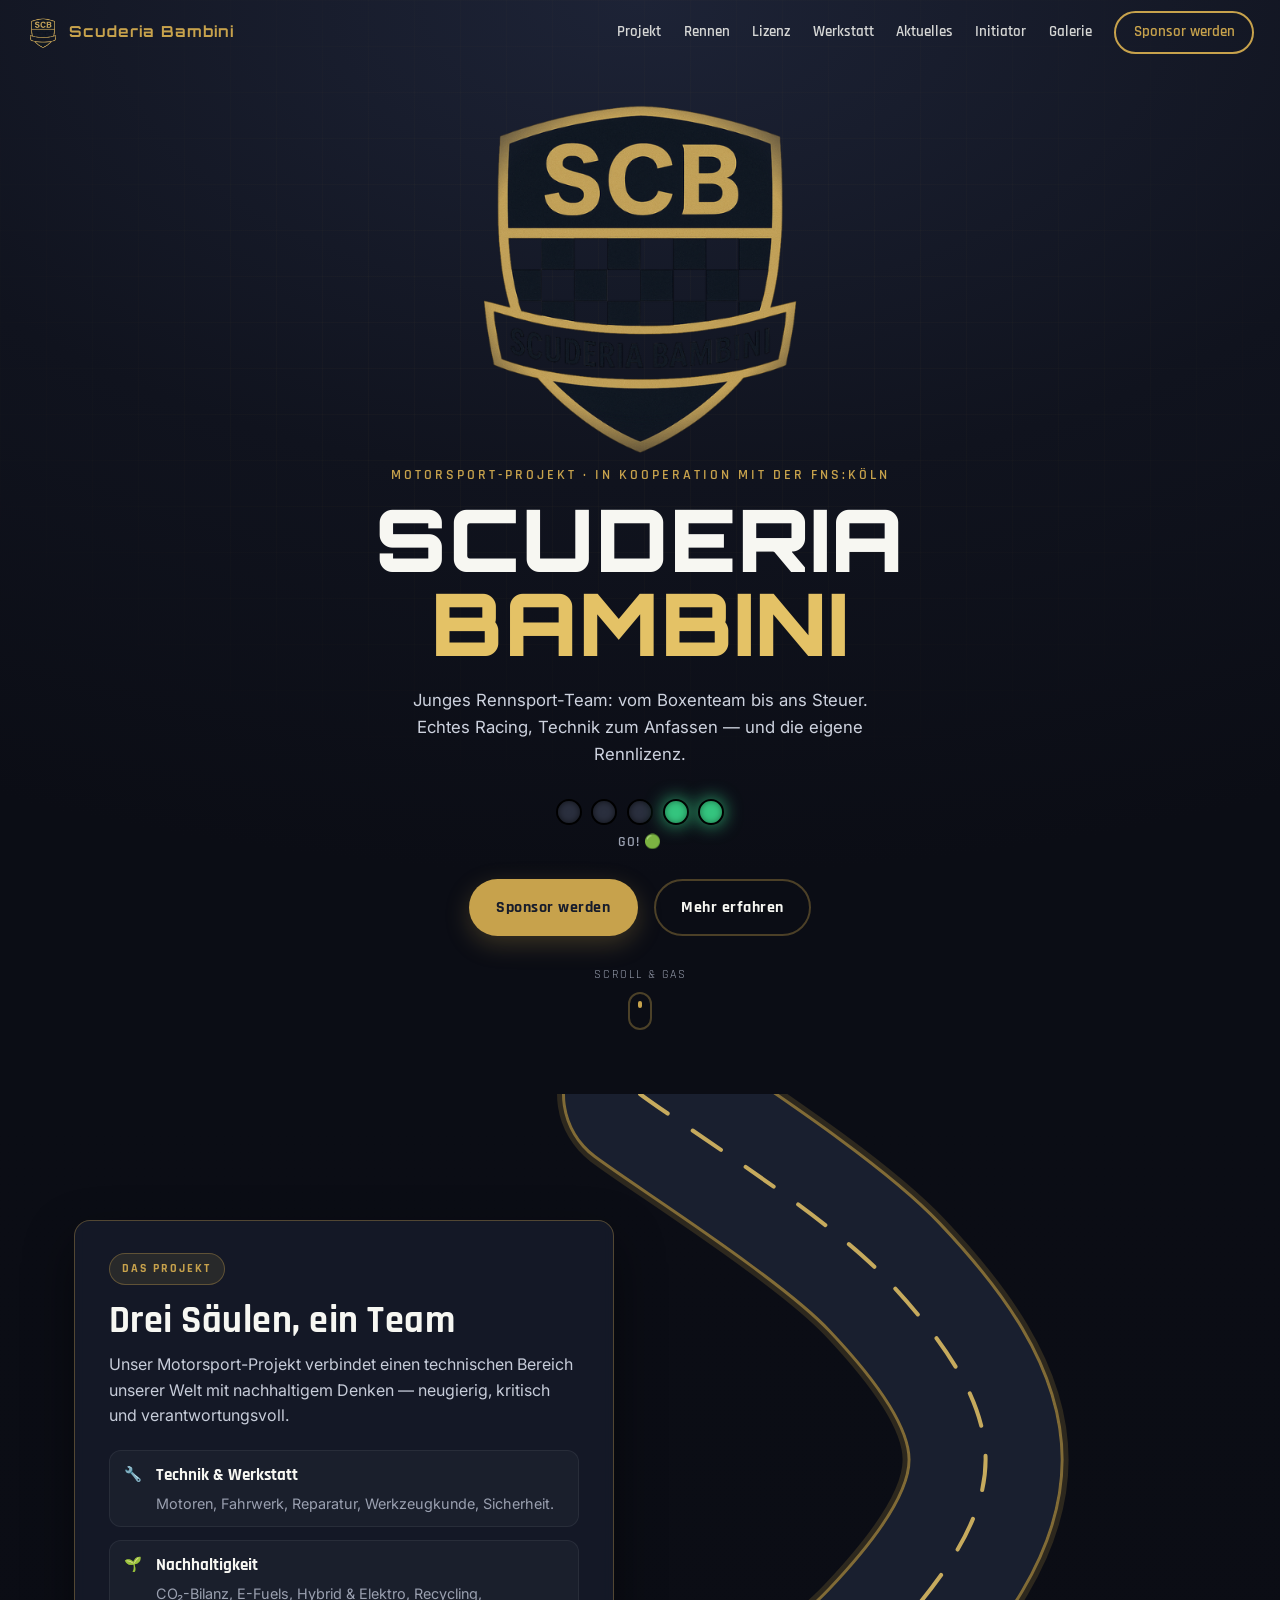
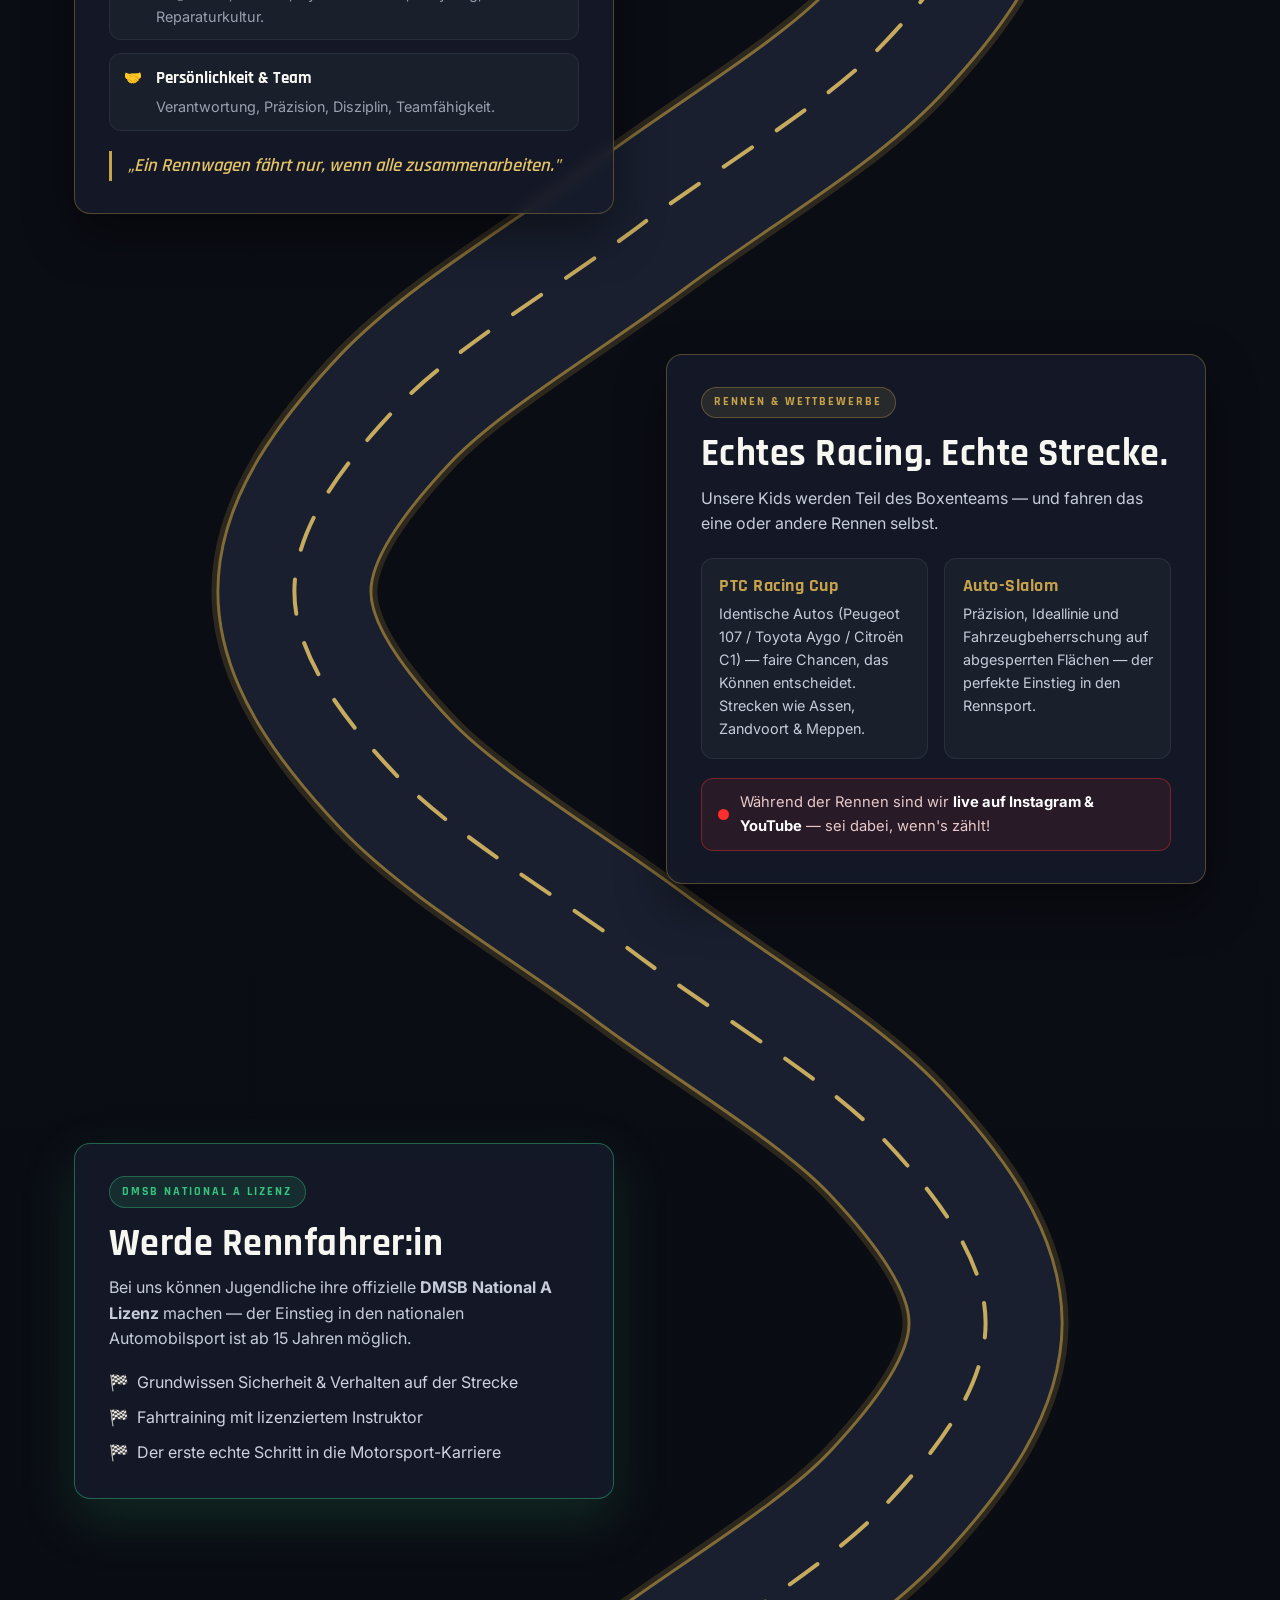
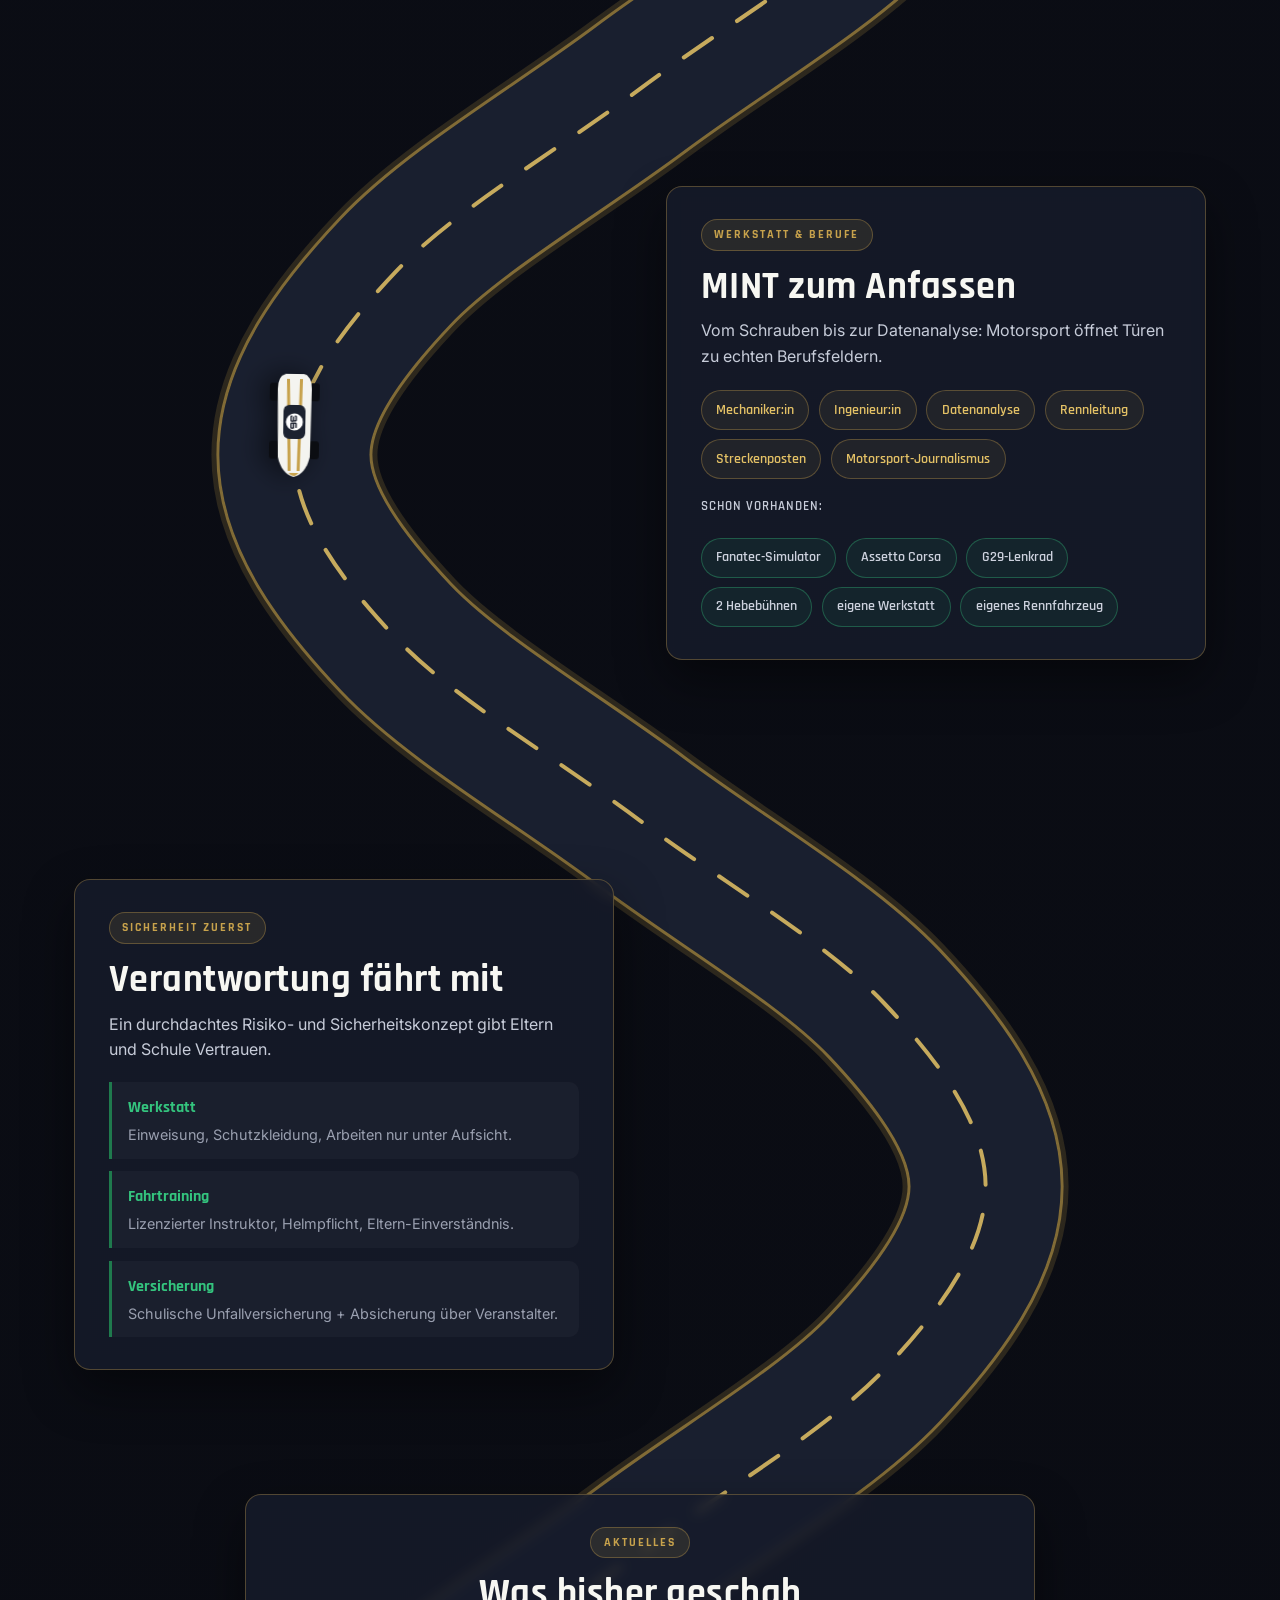
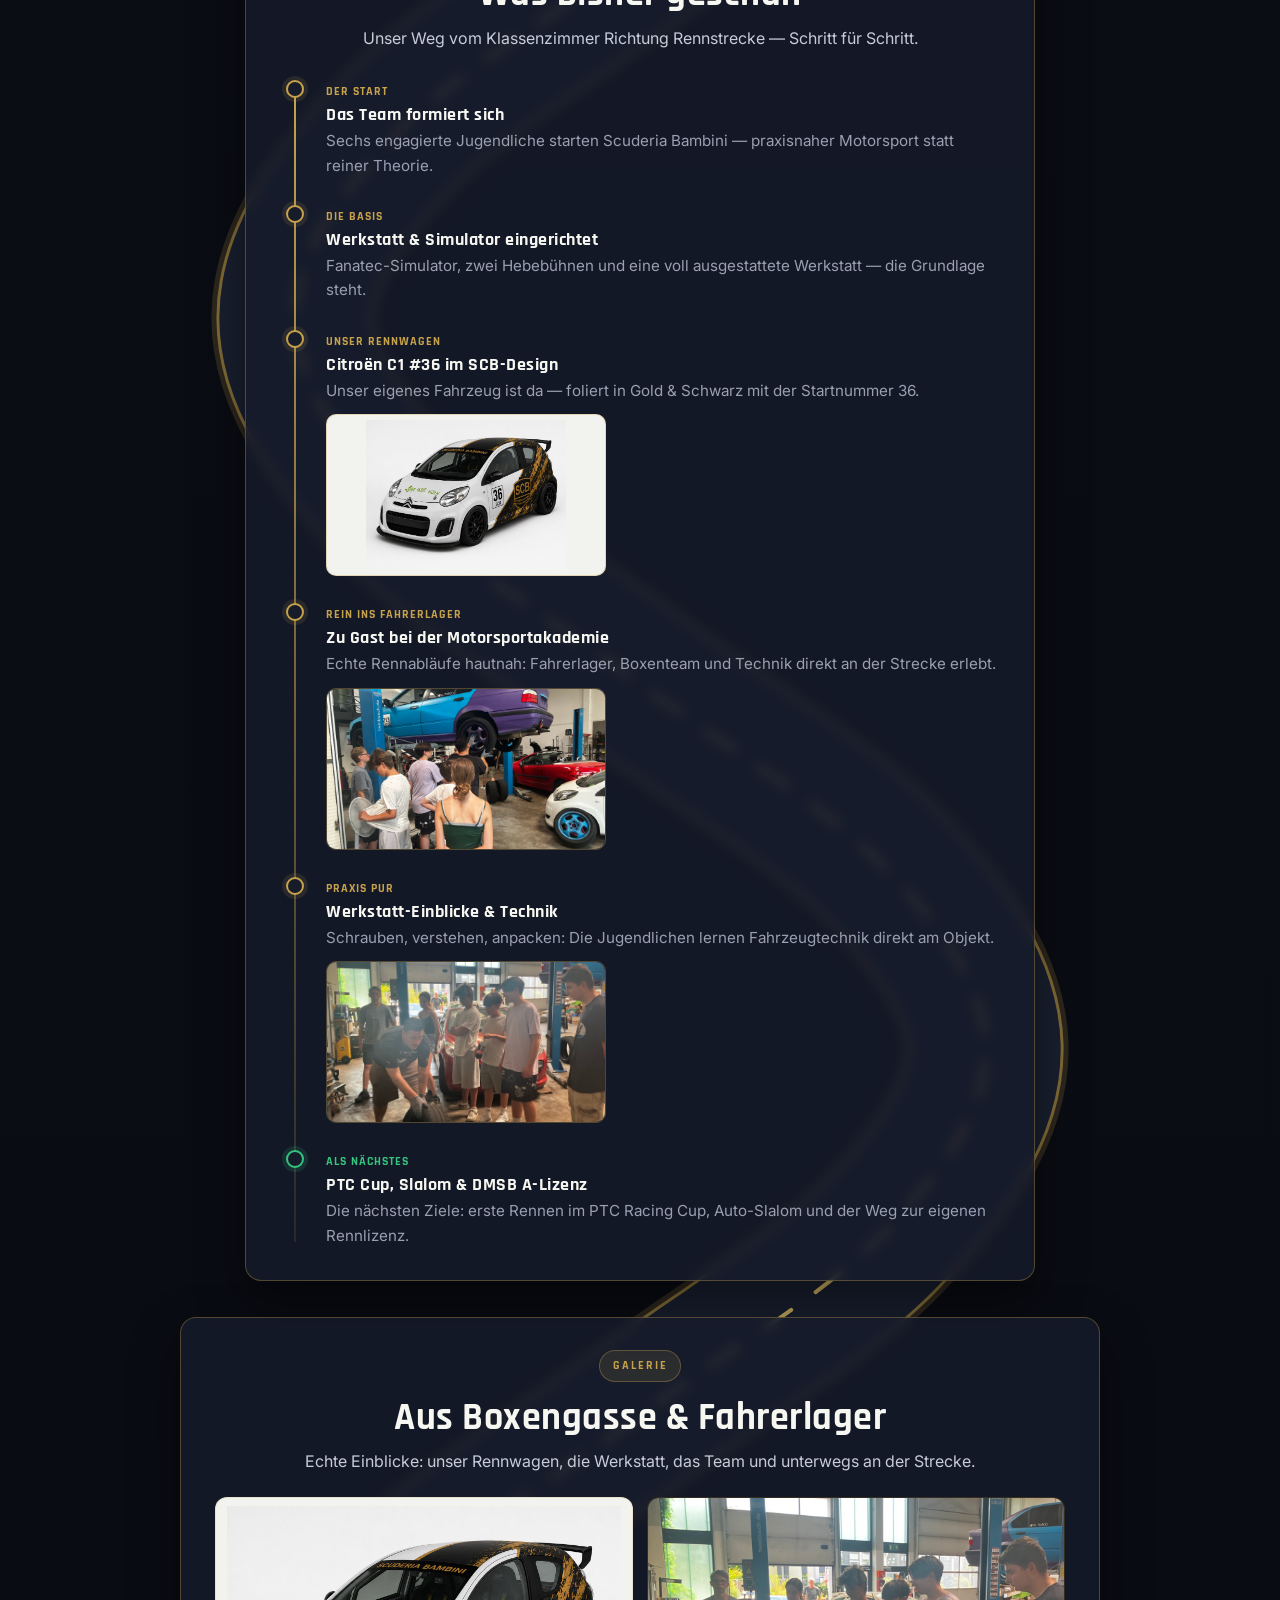
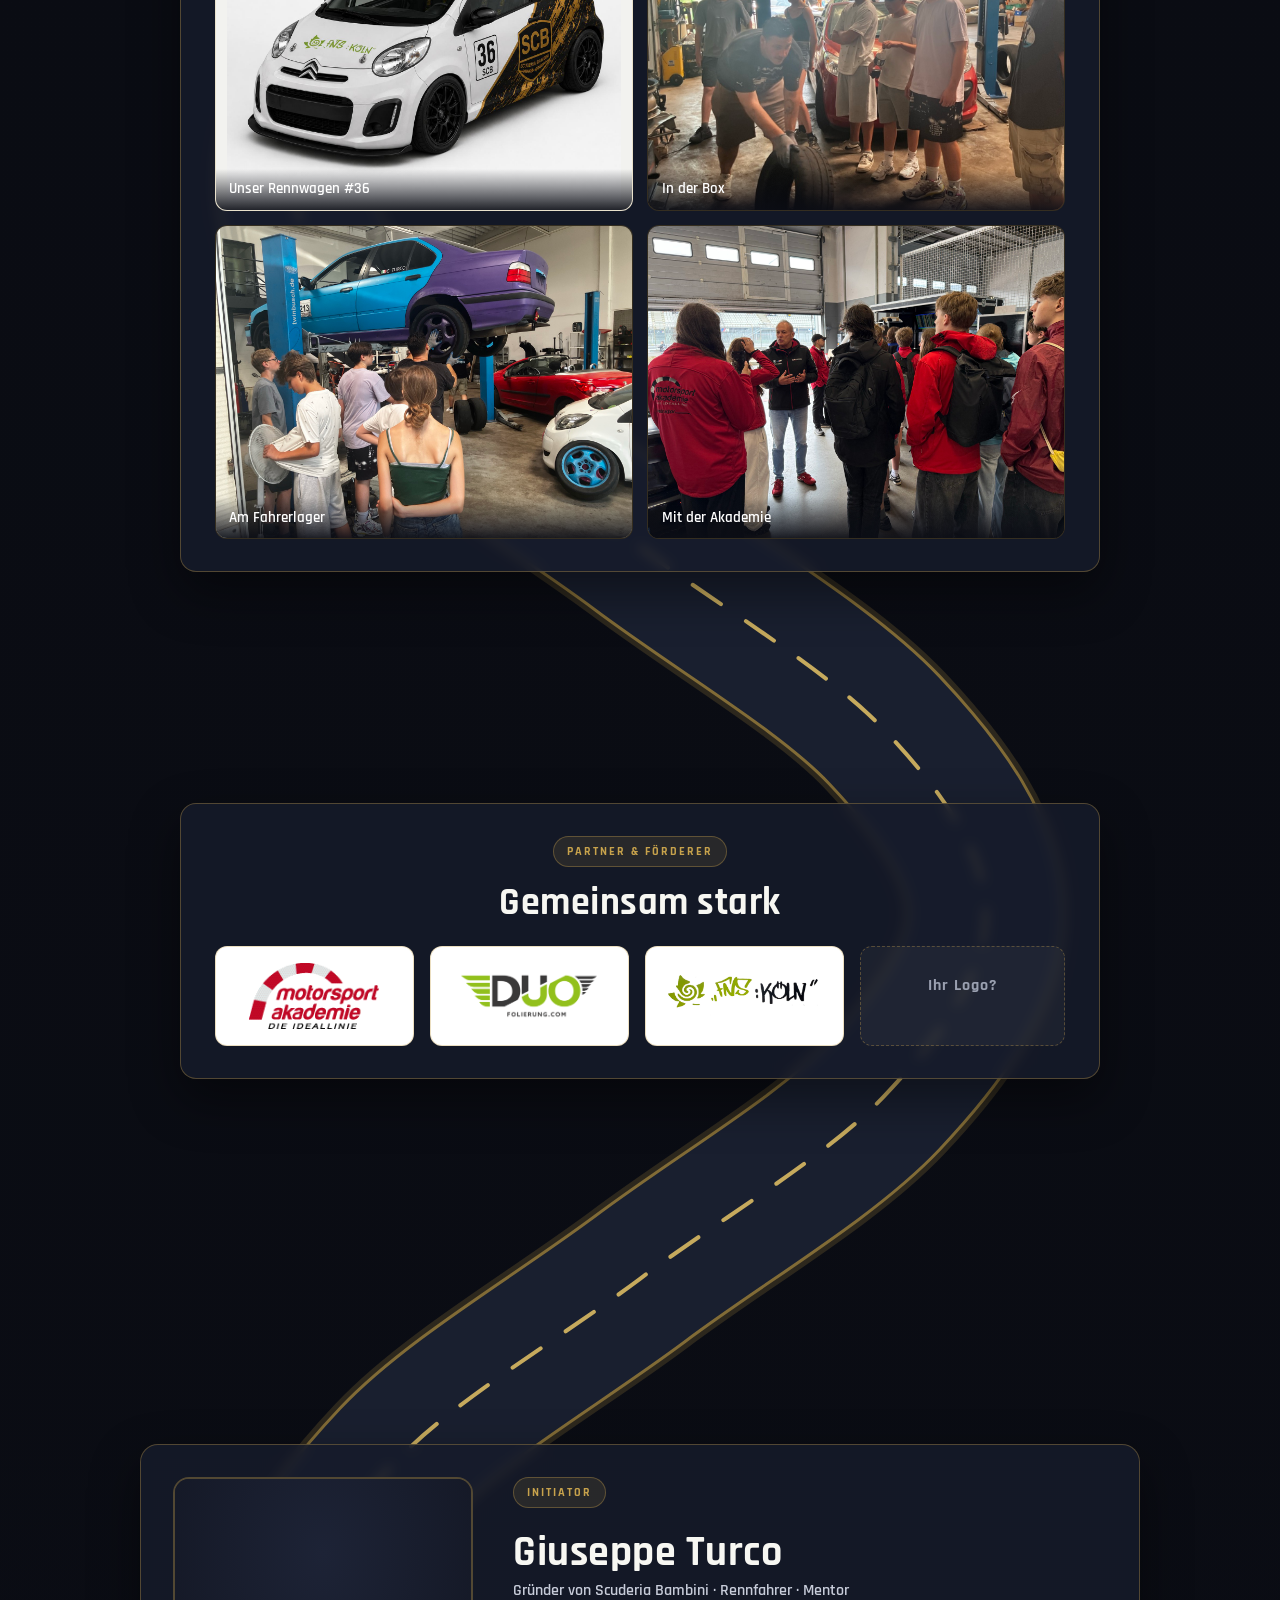
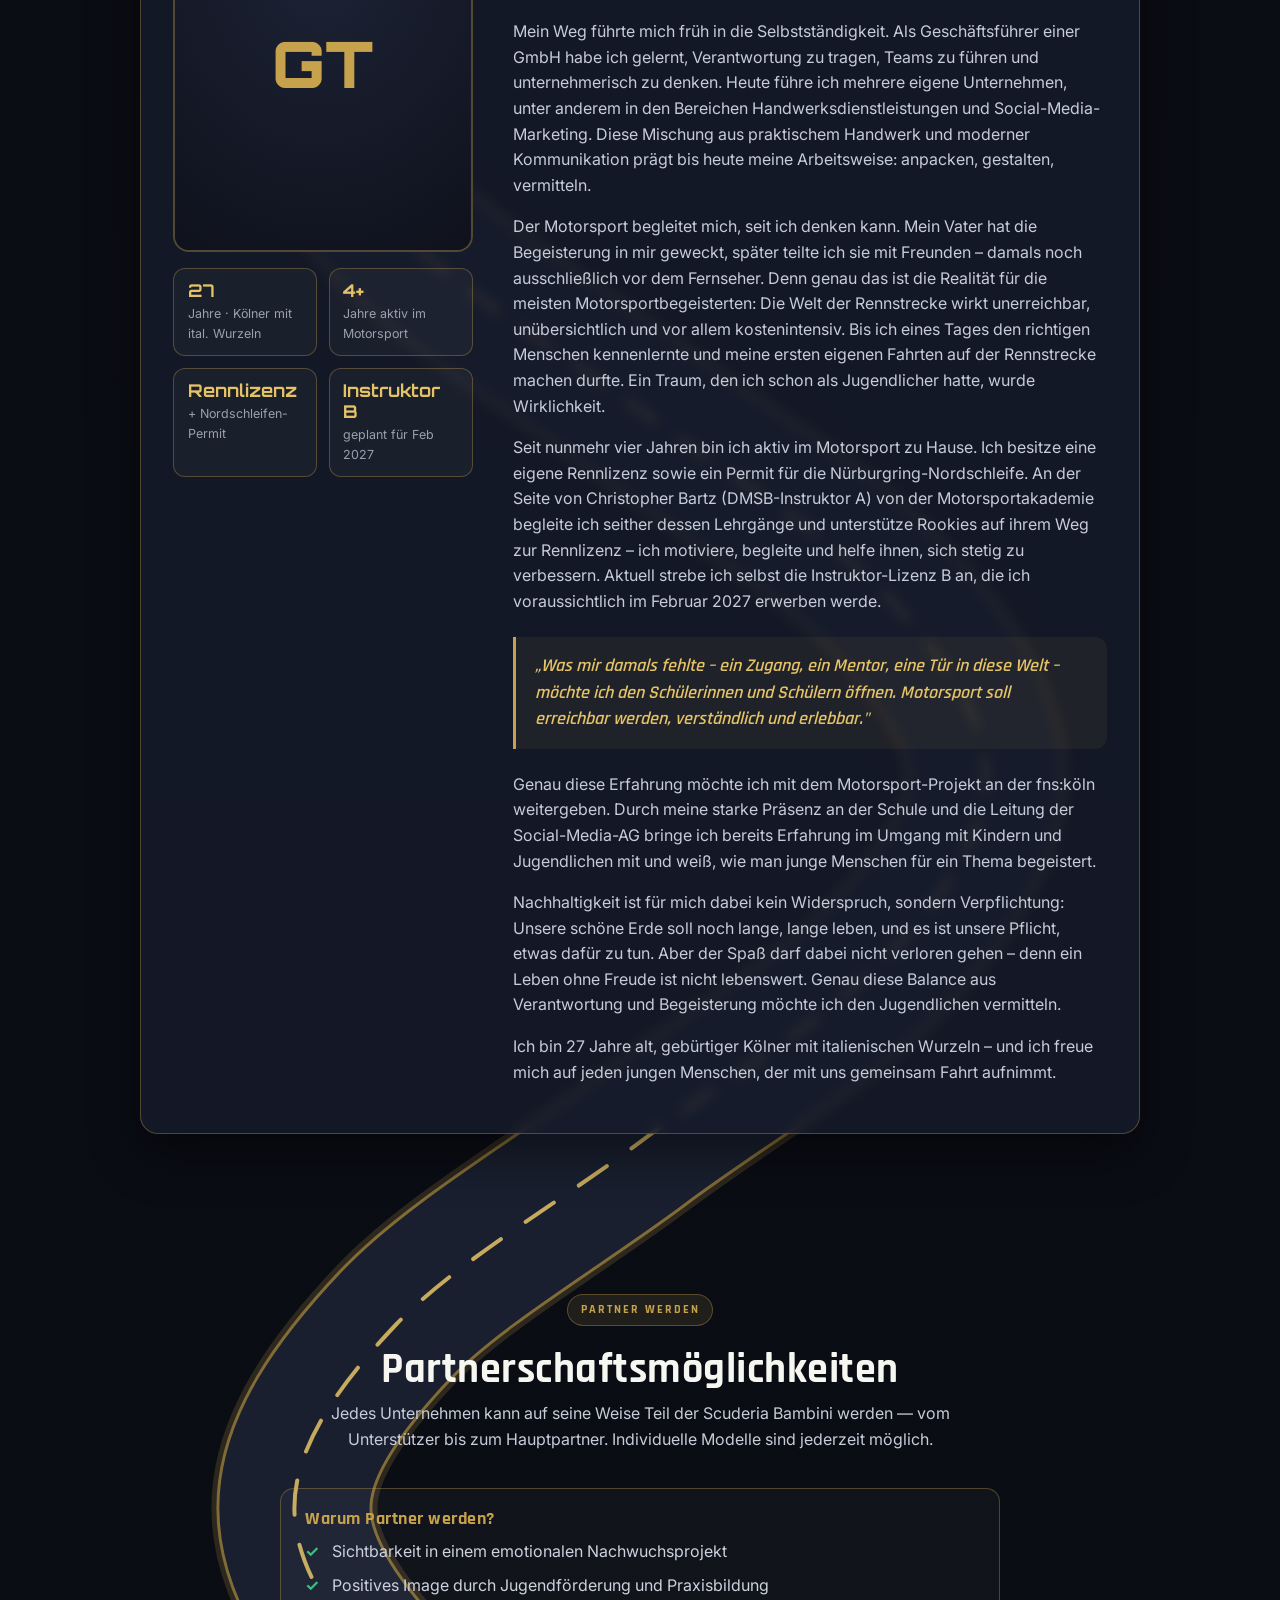
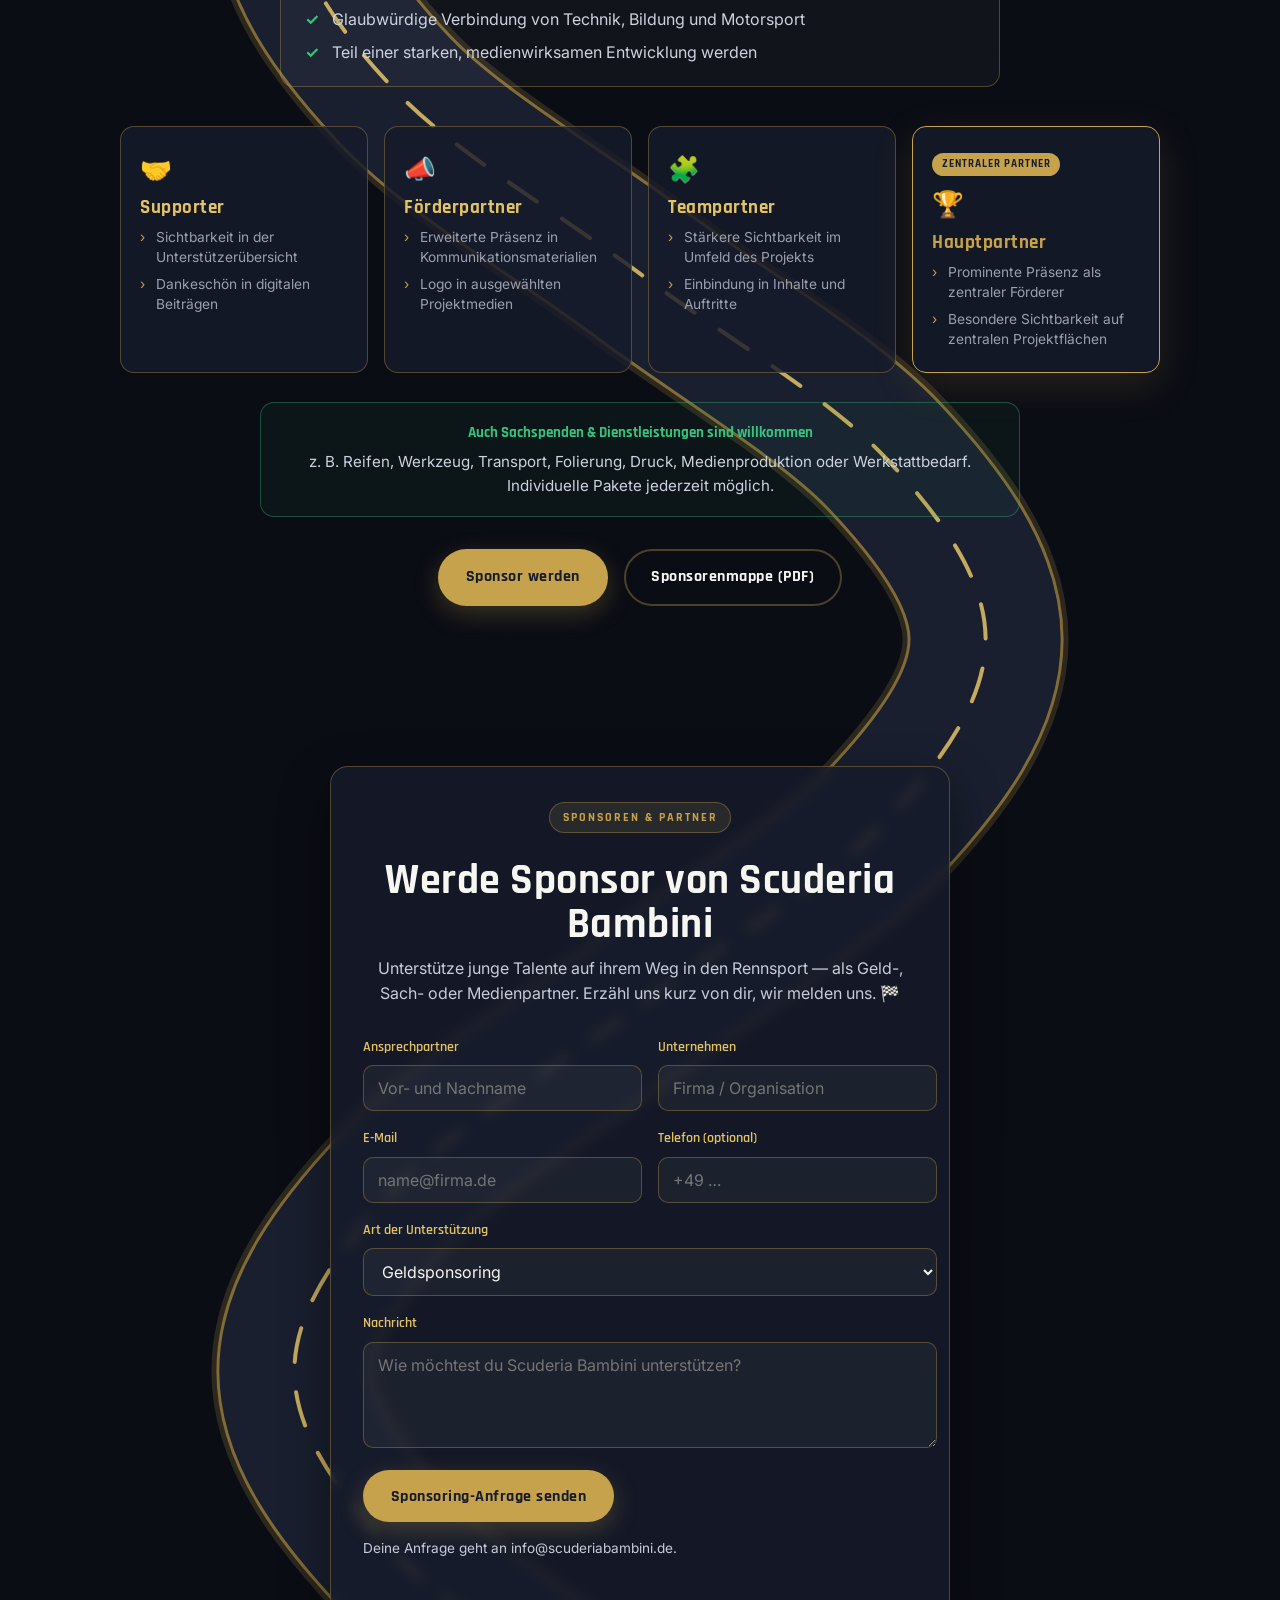
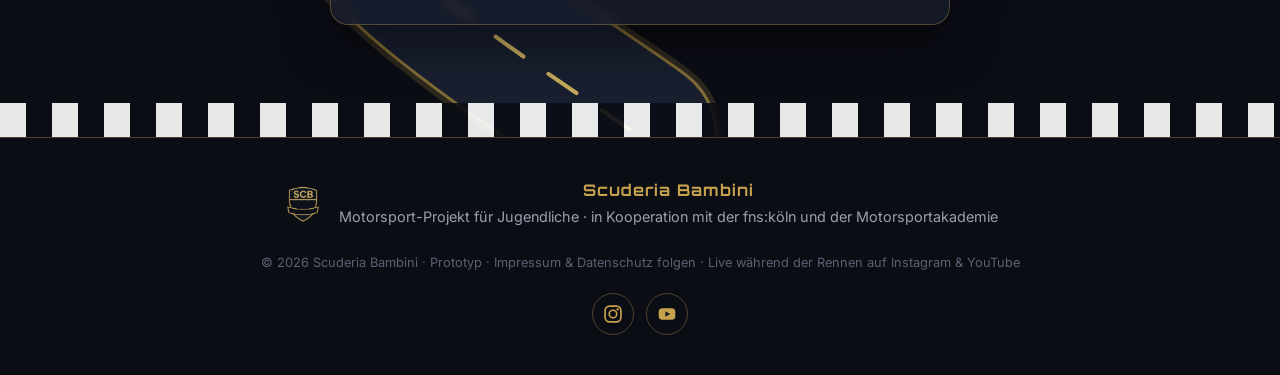
==== commit 6a1a2bde: "Partner: DUO Folierung Logo (verlinkt auf instagram.com/duo_folierung)" ====
--- a/index.html
+++ b/index.html
@@ -286,6 +286,9 @@
             <a class="plogo plogo--img" href="https://www.motorsport-akademie.de" target="_blank" rel="noopener" aria-label="Motorsportakademie – Die Ideallinie (öffnet motorsport-akademie.de)">
               <img src="assets/partner-motorsportakademie.png" alt="Motorsportakademie – Die Ideallinie" />
             </a>
+            <a class="plogo plogo--img" href="https://www.instagram.com/duo_folierung/" target="_blank" rel="noopener" aria-label="DUO Folierung (öffnet Instagram @duo_folierung)">
+              <img src="assets/partner-duo-folierung.png" alt="DUO Folierung – folierung.com" />
+            </a>
             <a class="plogo plogo--img" href="https://freie-naturschulen.de" target="_blank" rel="noopener" aria-label="fns:köln – Freie Naturschulen (öffnet freie-naturschulen.de)">
               <img src="assets/partner-fns-koeln.jpg" alt="fns:köln – Freie Naturschulen Köln" />
             </a>
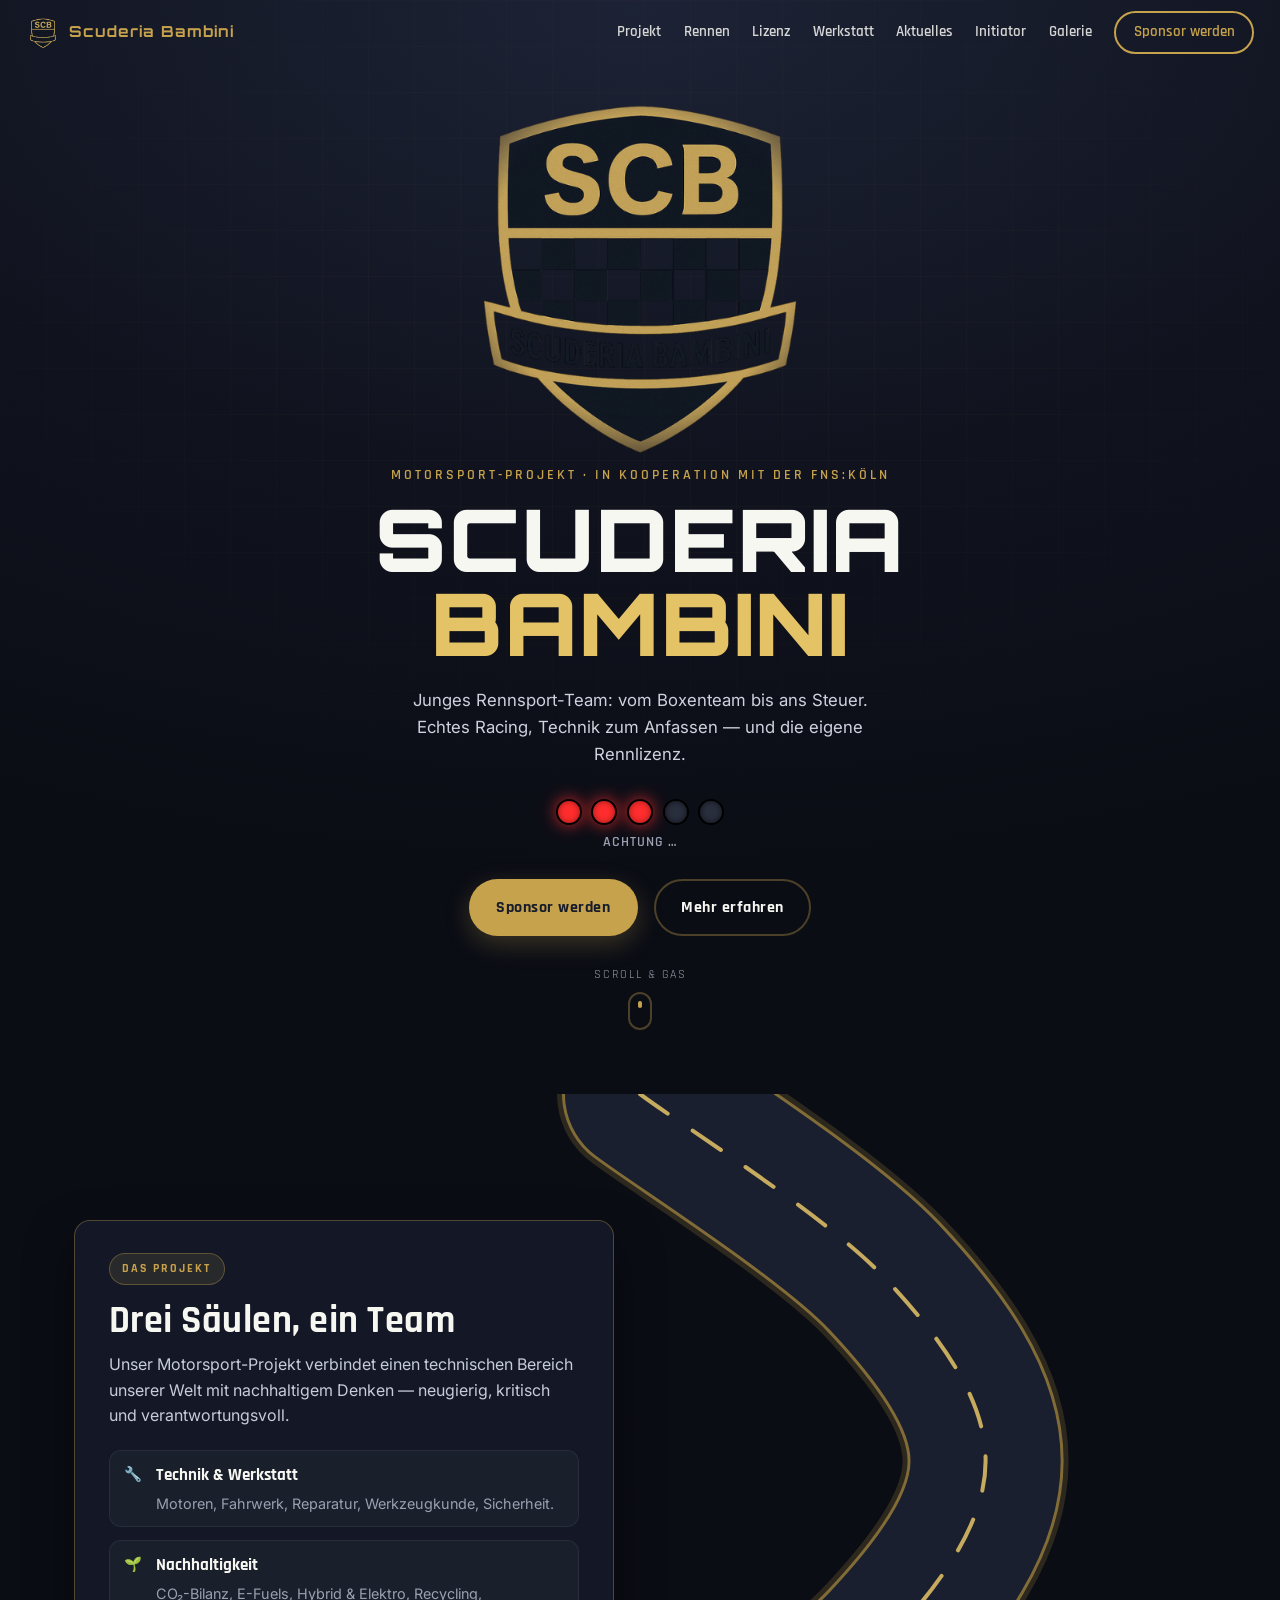
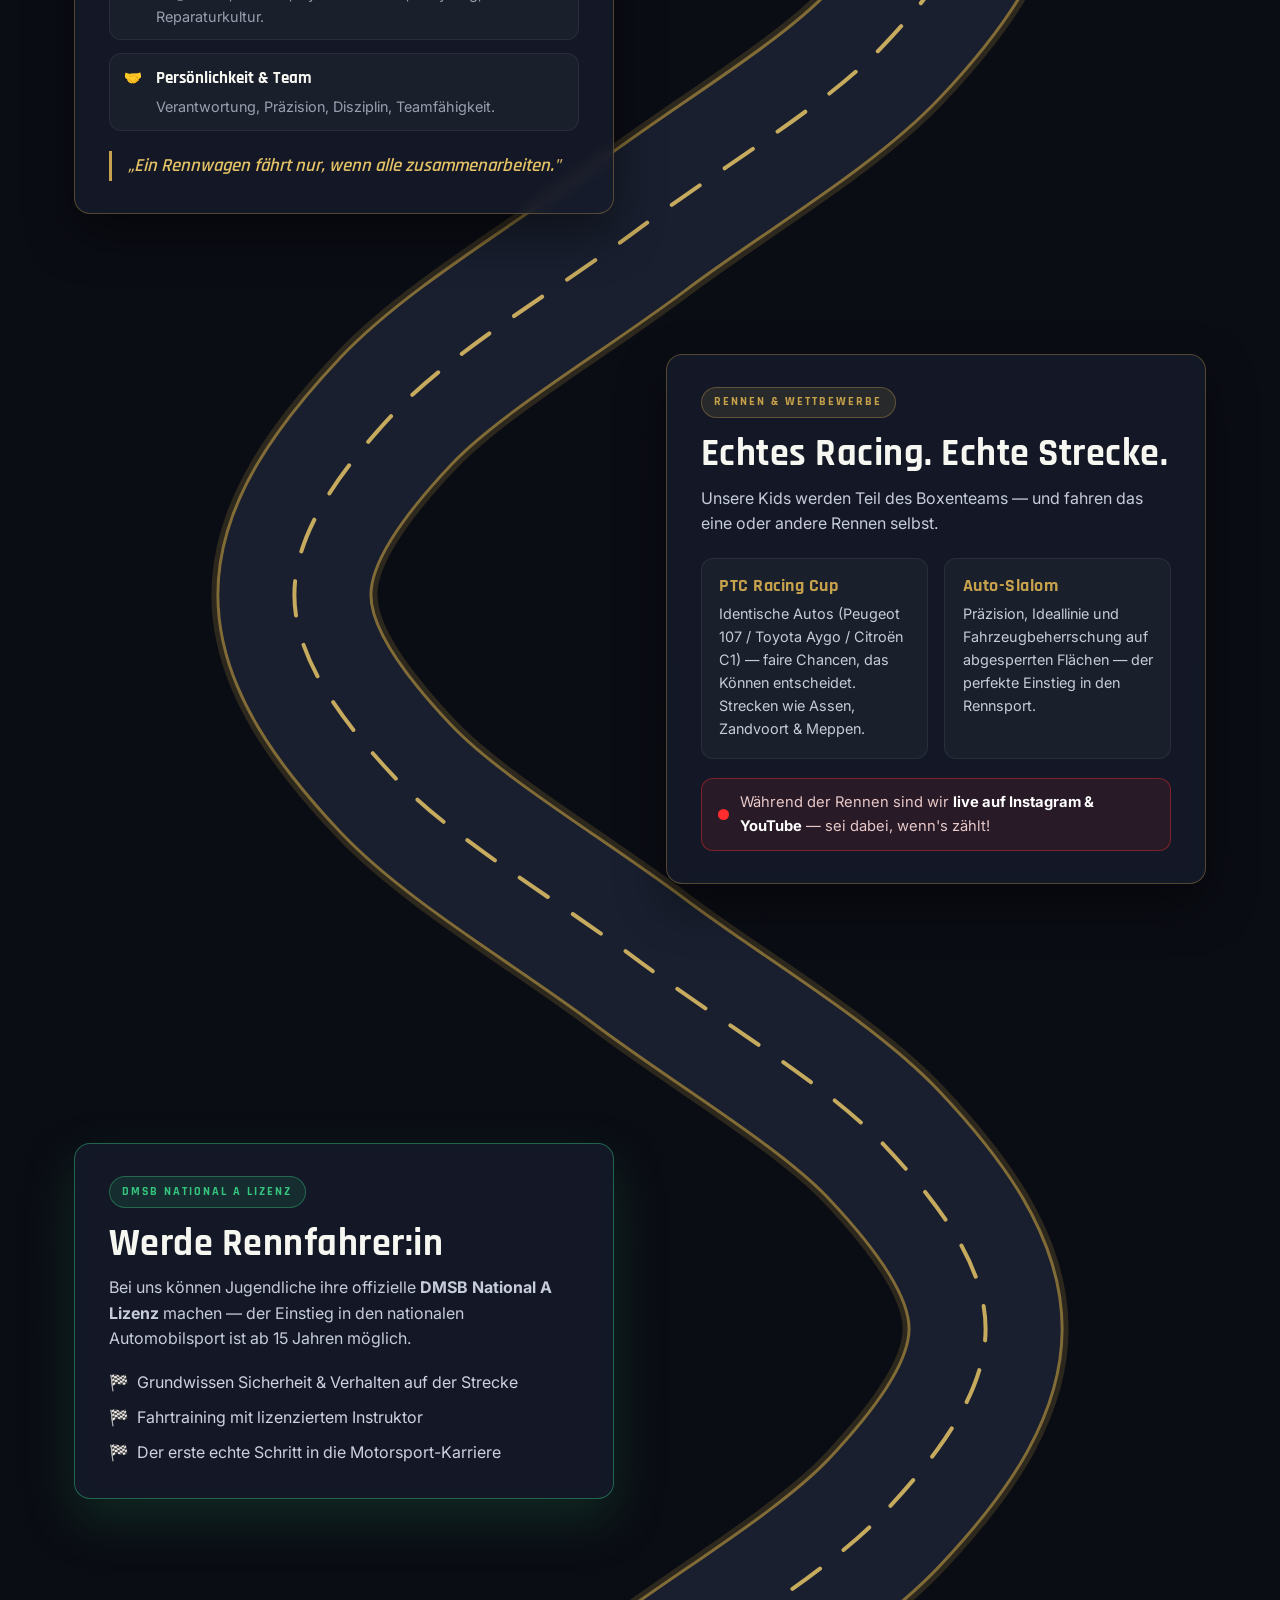
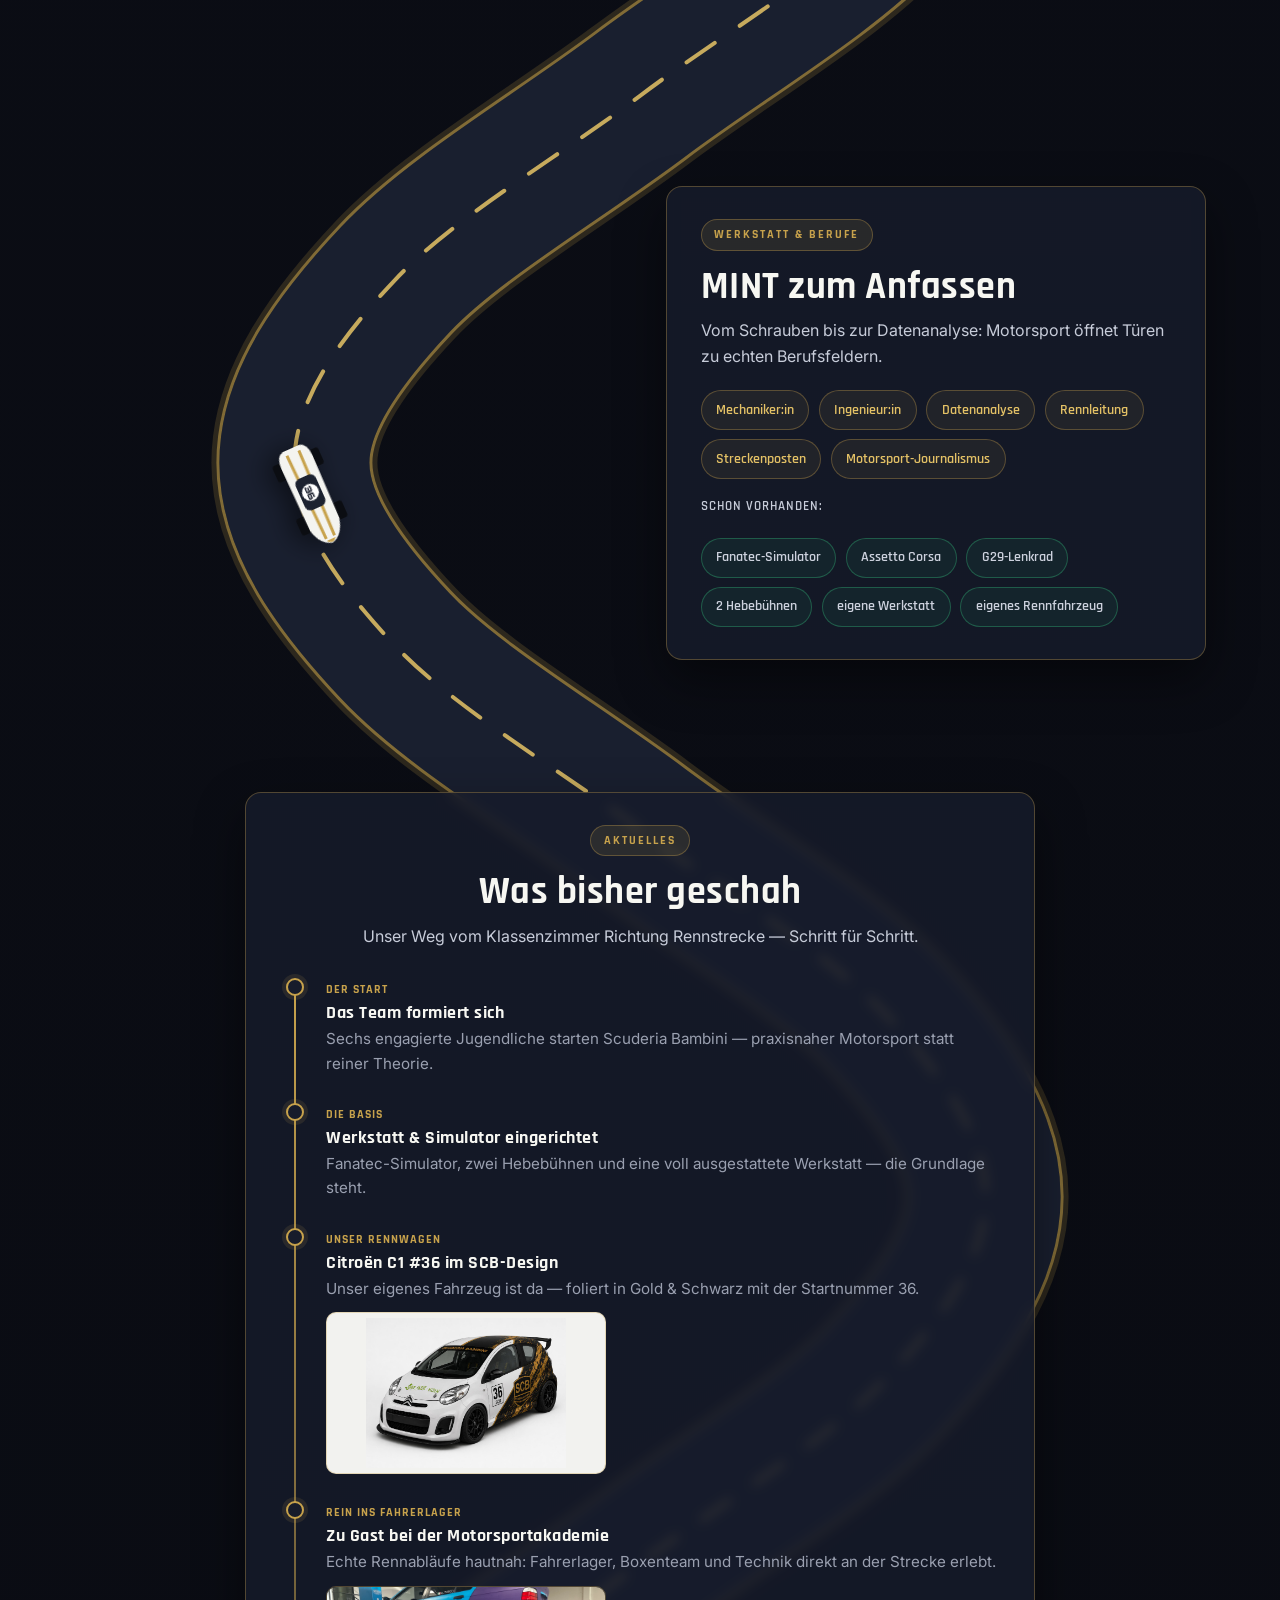
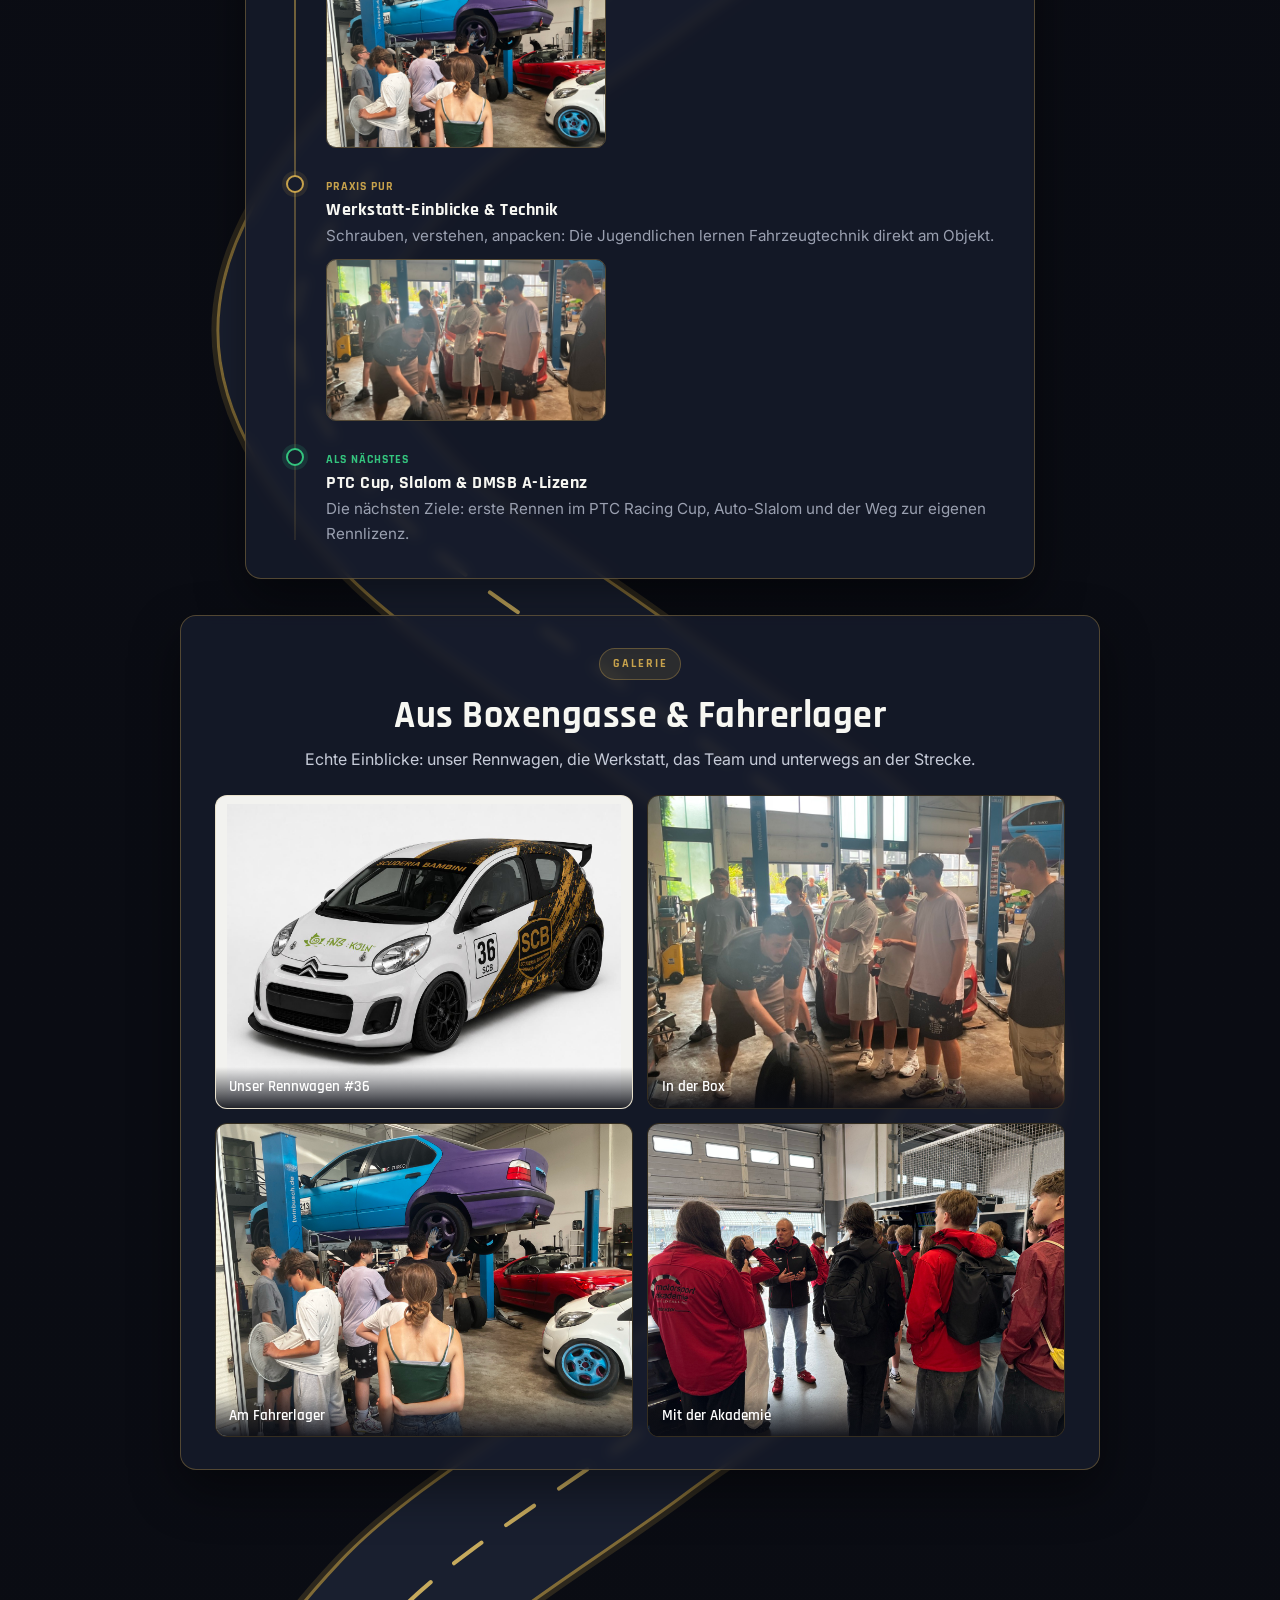
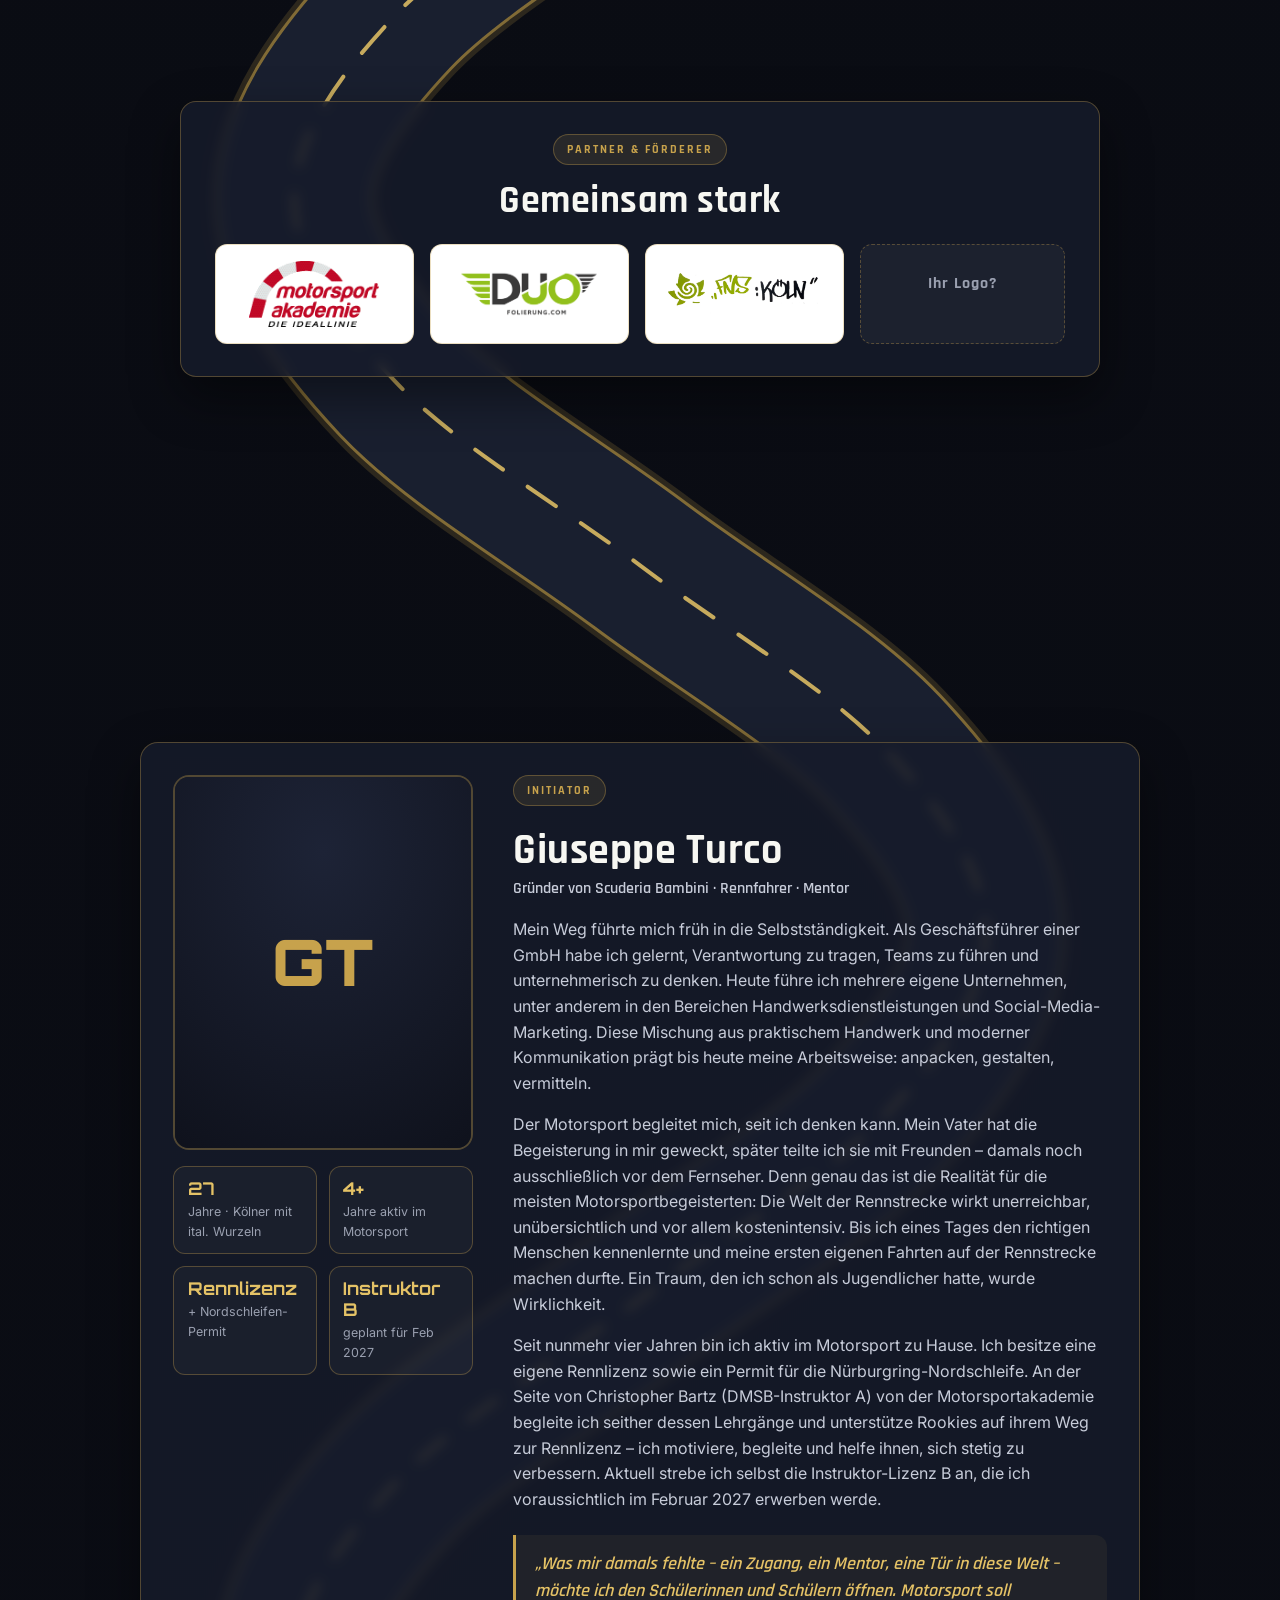
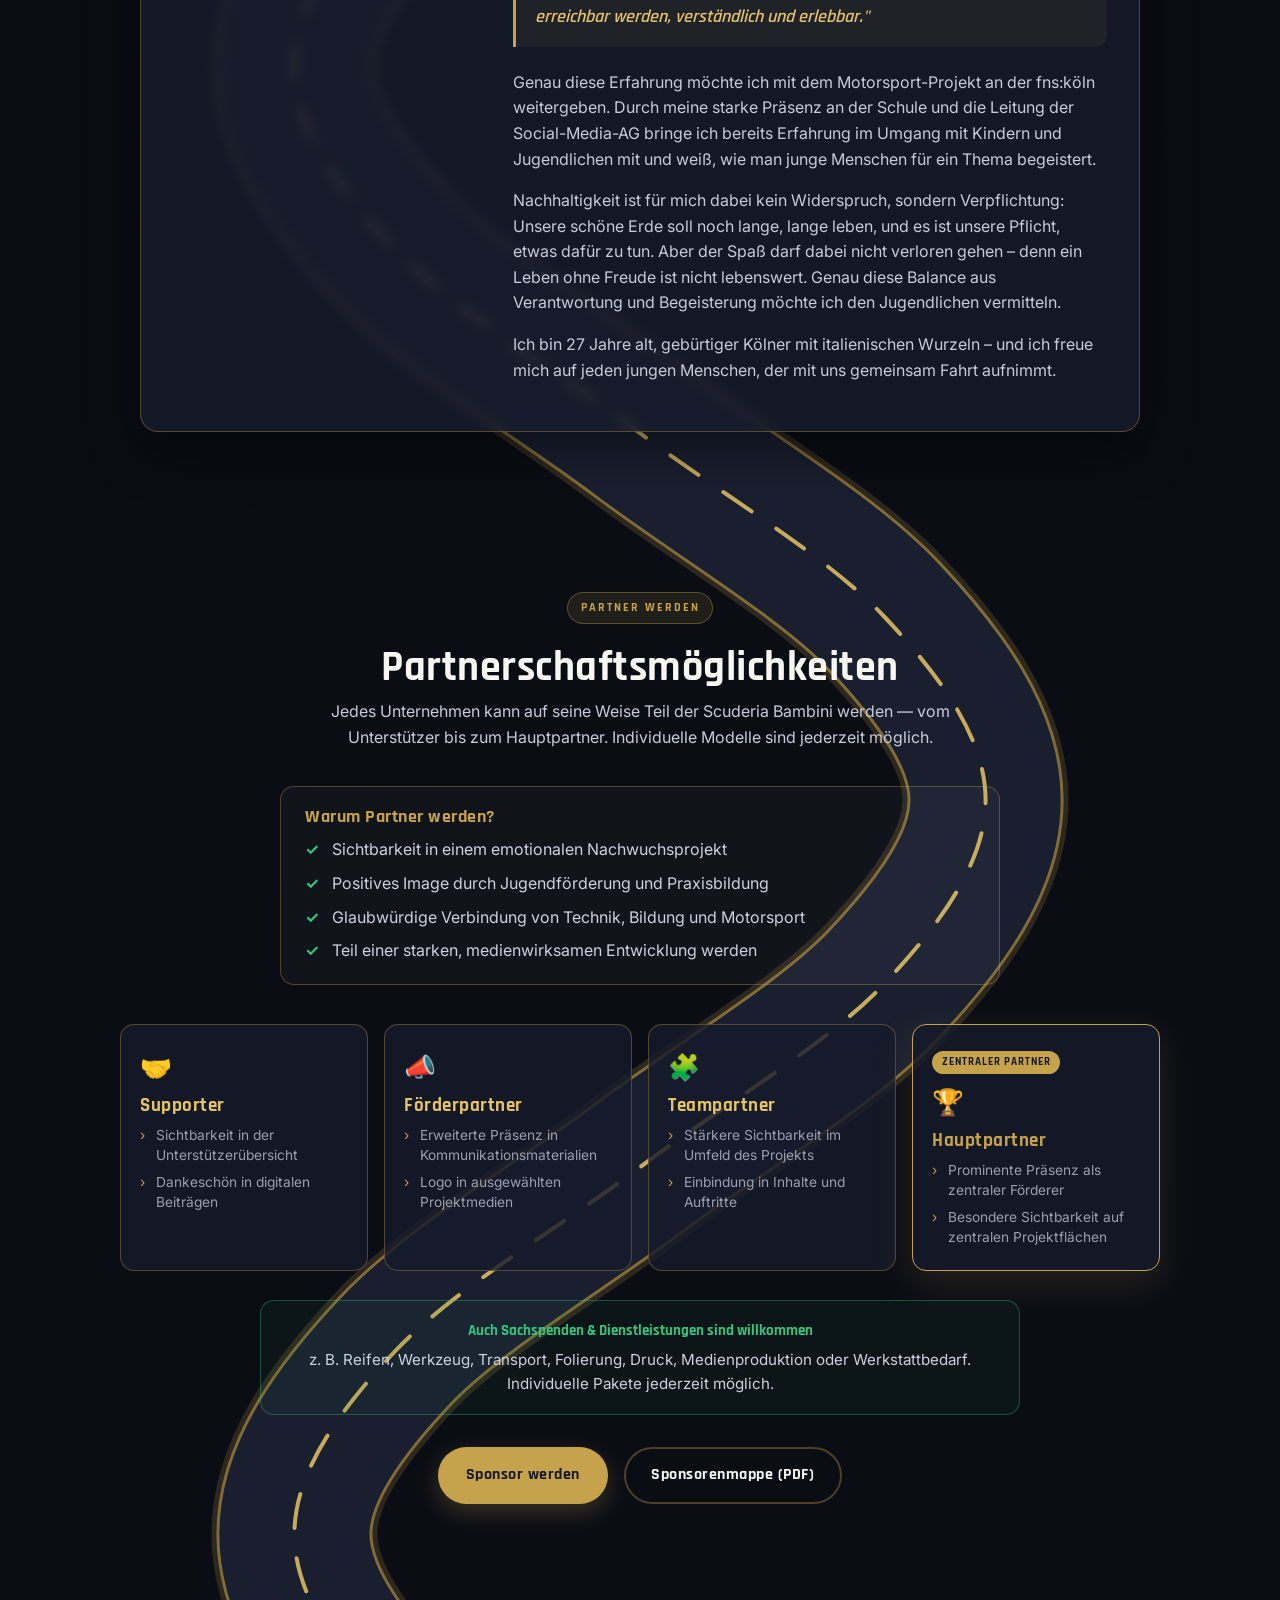
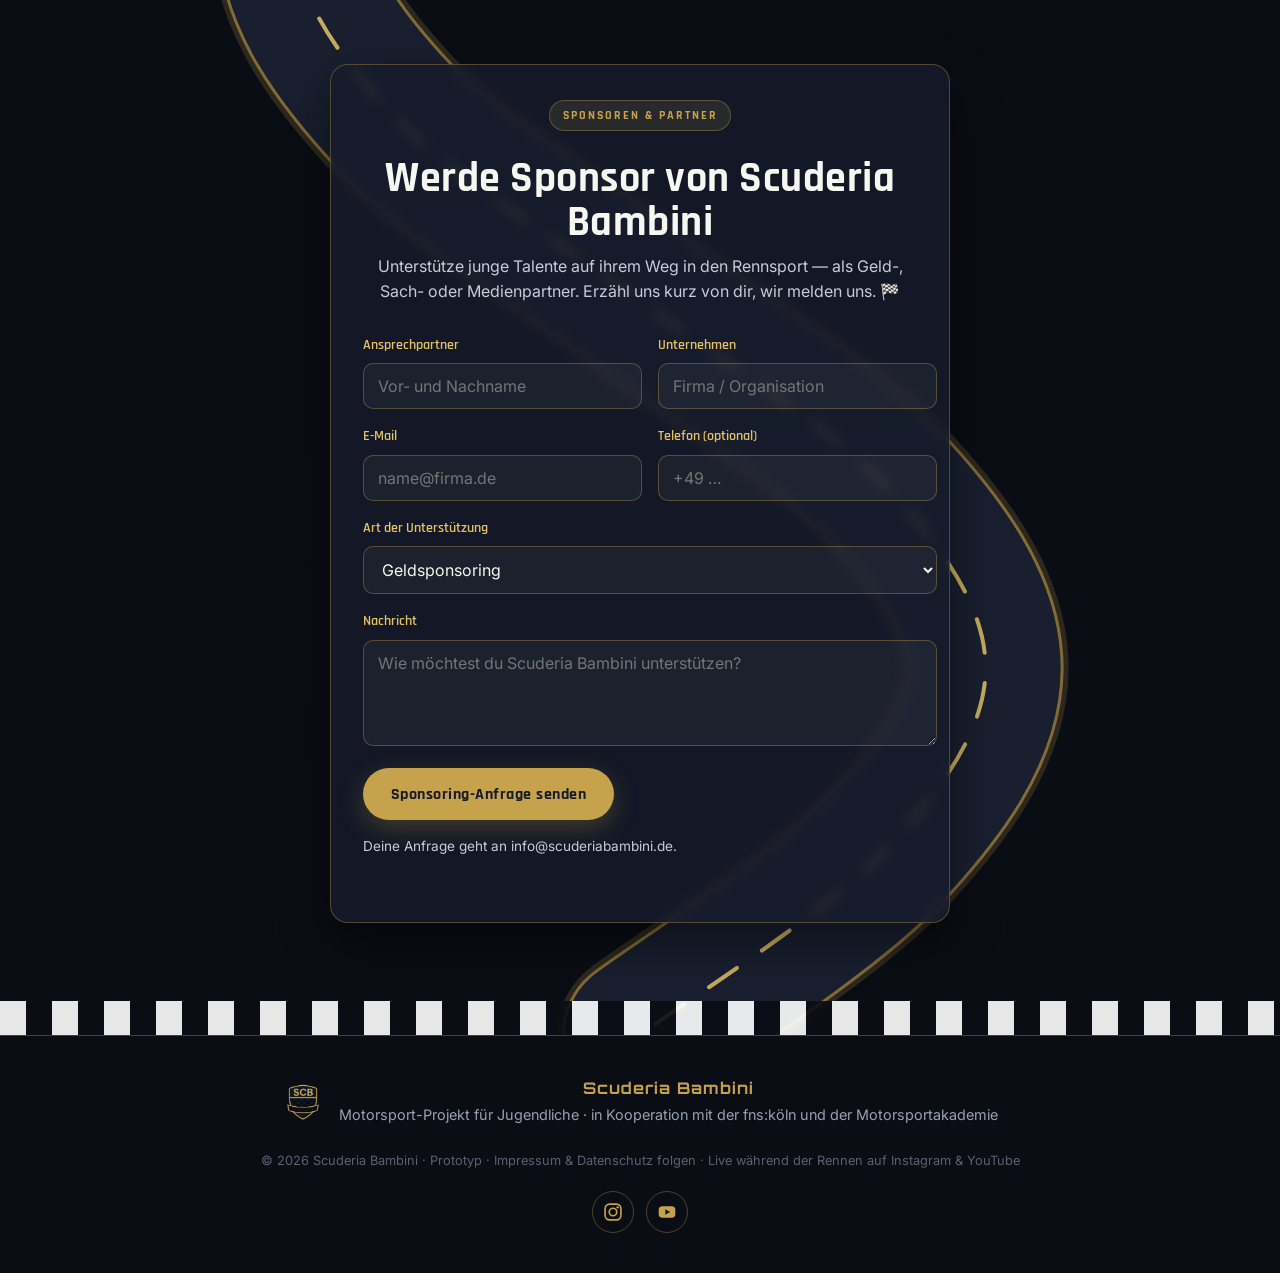
==== commit 72e66e8f: "Sicherheits-Bereich 'Verantwortung faehrt mit' entfernt" ====
--- a/index.html
+++ b/index.html
@@ -186,20 +186,6 @@
         </div>
       </section>
 
-      <!-- SICHERHEIT -->
-      <section class="stop stop--left" id="sicherheit">
-        <div class="panel">
-          <span class="panel__tag">Sicherheit zuerst</span>
-          <h2>Verantwortung fährt mit</h2>
-          <p>Ein durchdachtes Risiko- und Sicherheitskonzept gibt Eltern und Schule Vertrauen.</p>
-          <div class="safety">
-            <div><strong>Werkstatt</strong><span>Einweisung, Schutzkleidung, Arbeiten nur unter Aufsicht.</span></div>
-            <div><strong>Fahrtraining</strong><span>Lizenzierter Instruktor, Helmpflicht, Eltern-Einverständnis.</span></div>
-            <div><strong>Versicherung</strong><span>Schulische Unfallversicherung + Absicherung über Veranstalter.</span></div>
-          </div>
-        </div>
-      </section>
-
       <!-- AKTUELLES / TIMELINE -->
       <section class="stop stop--full" id="aktuelles">
         <div class="panel panel--wide">
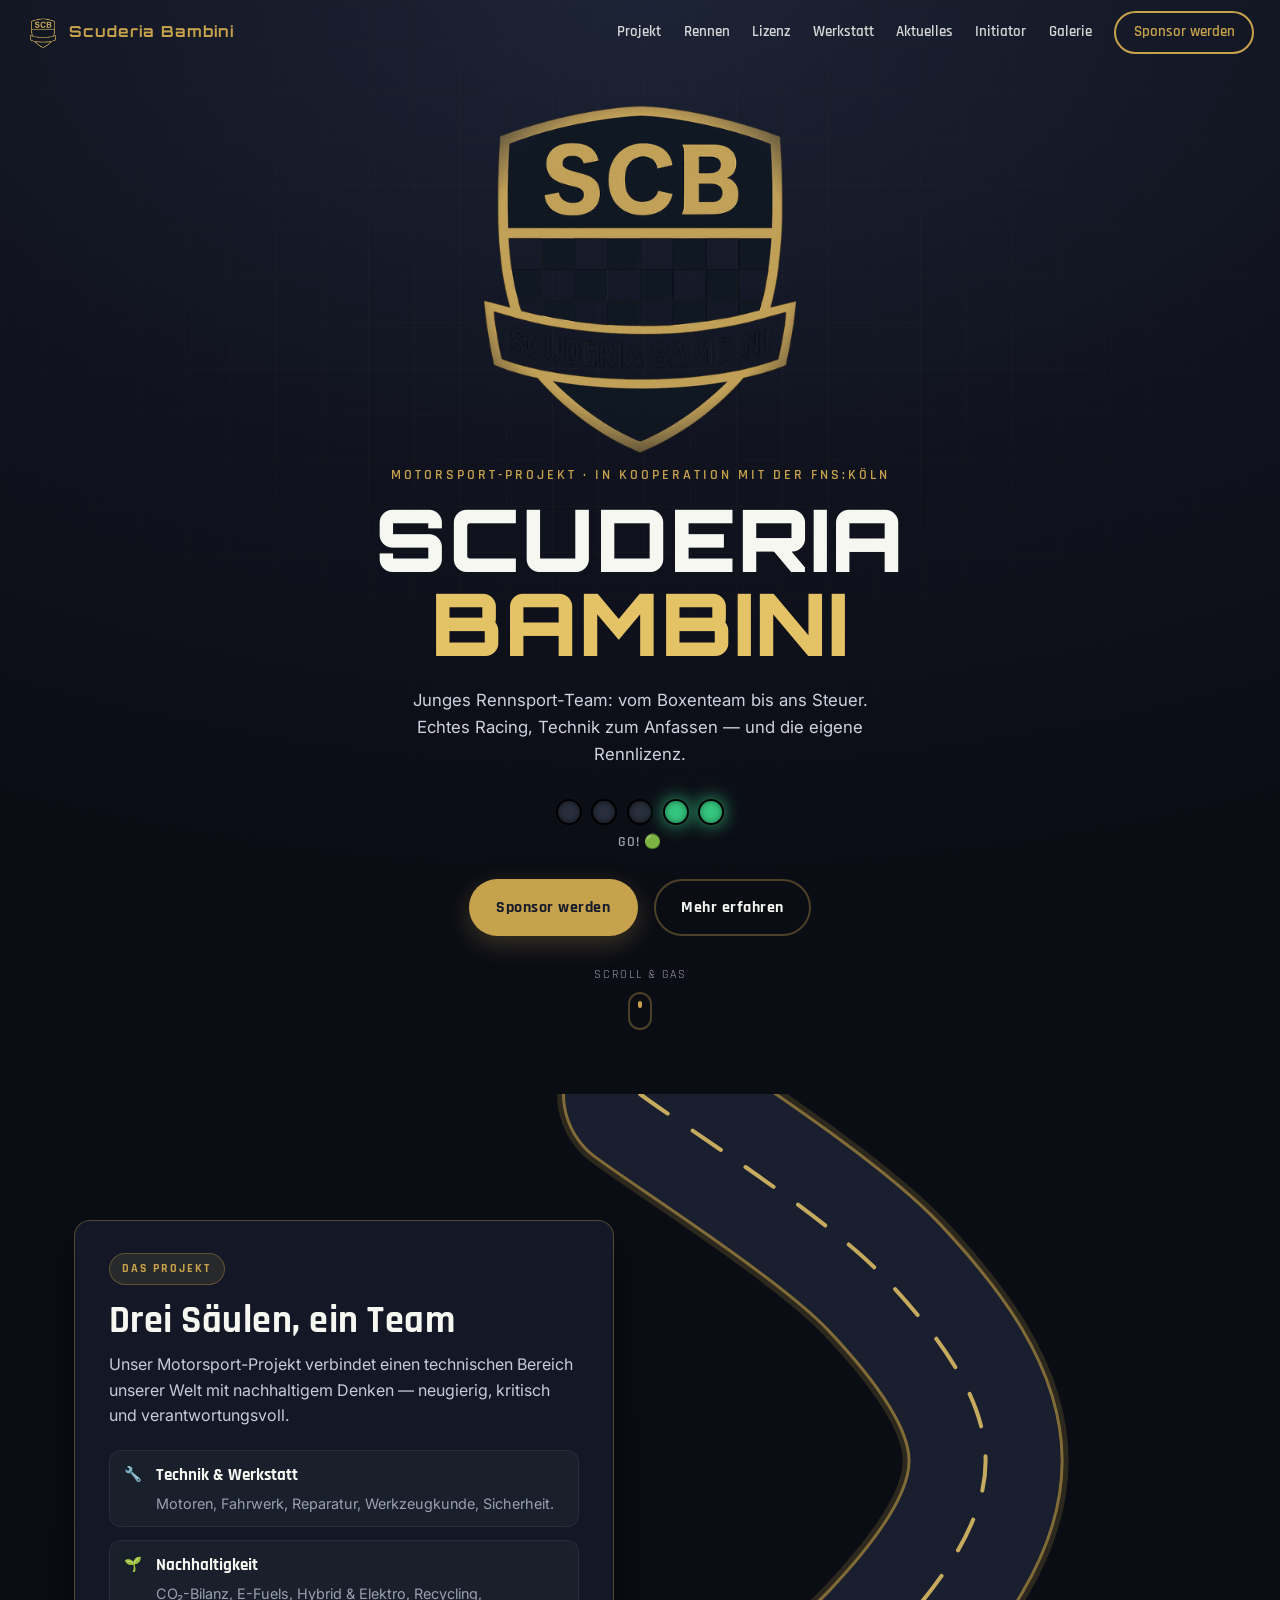
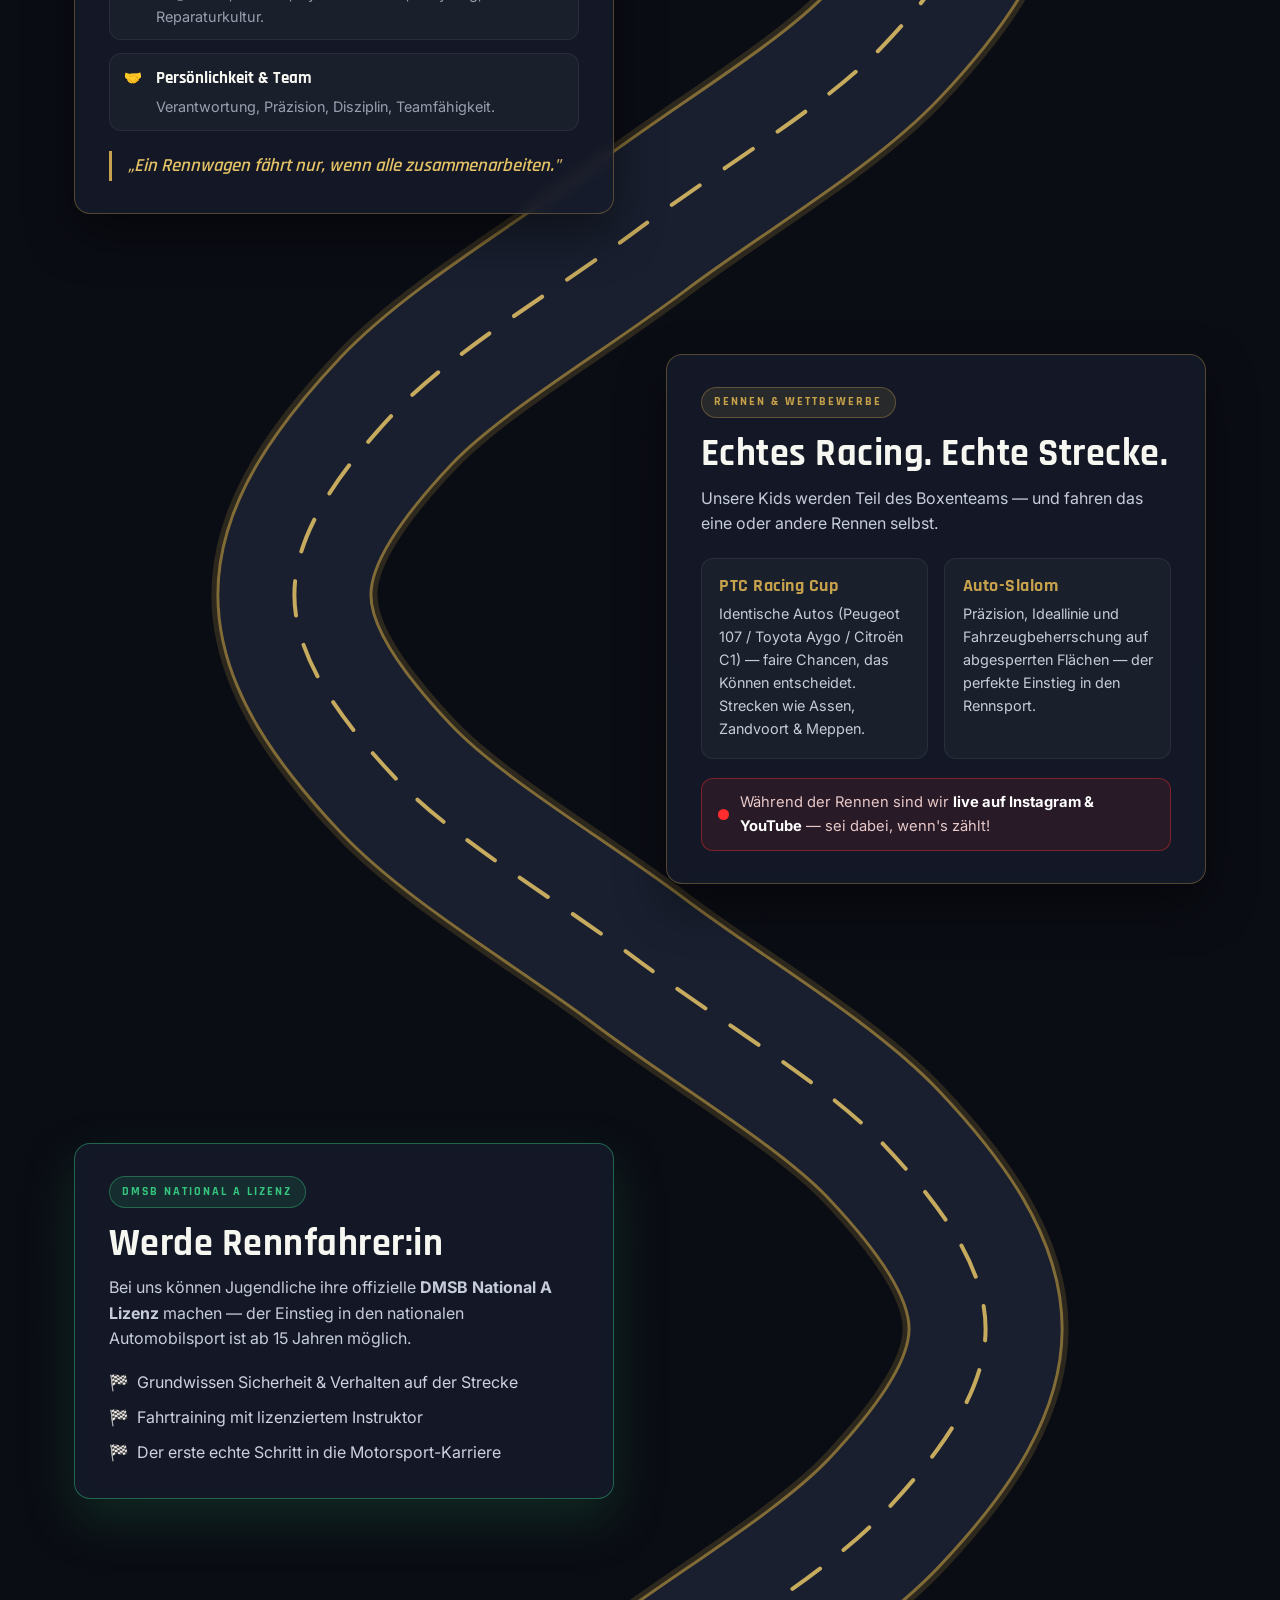
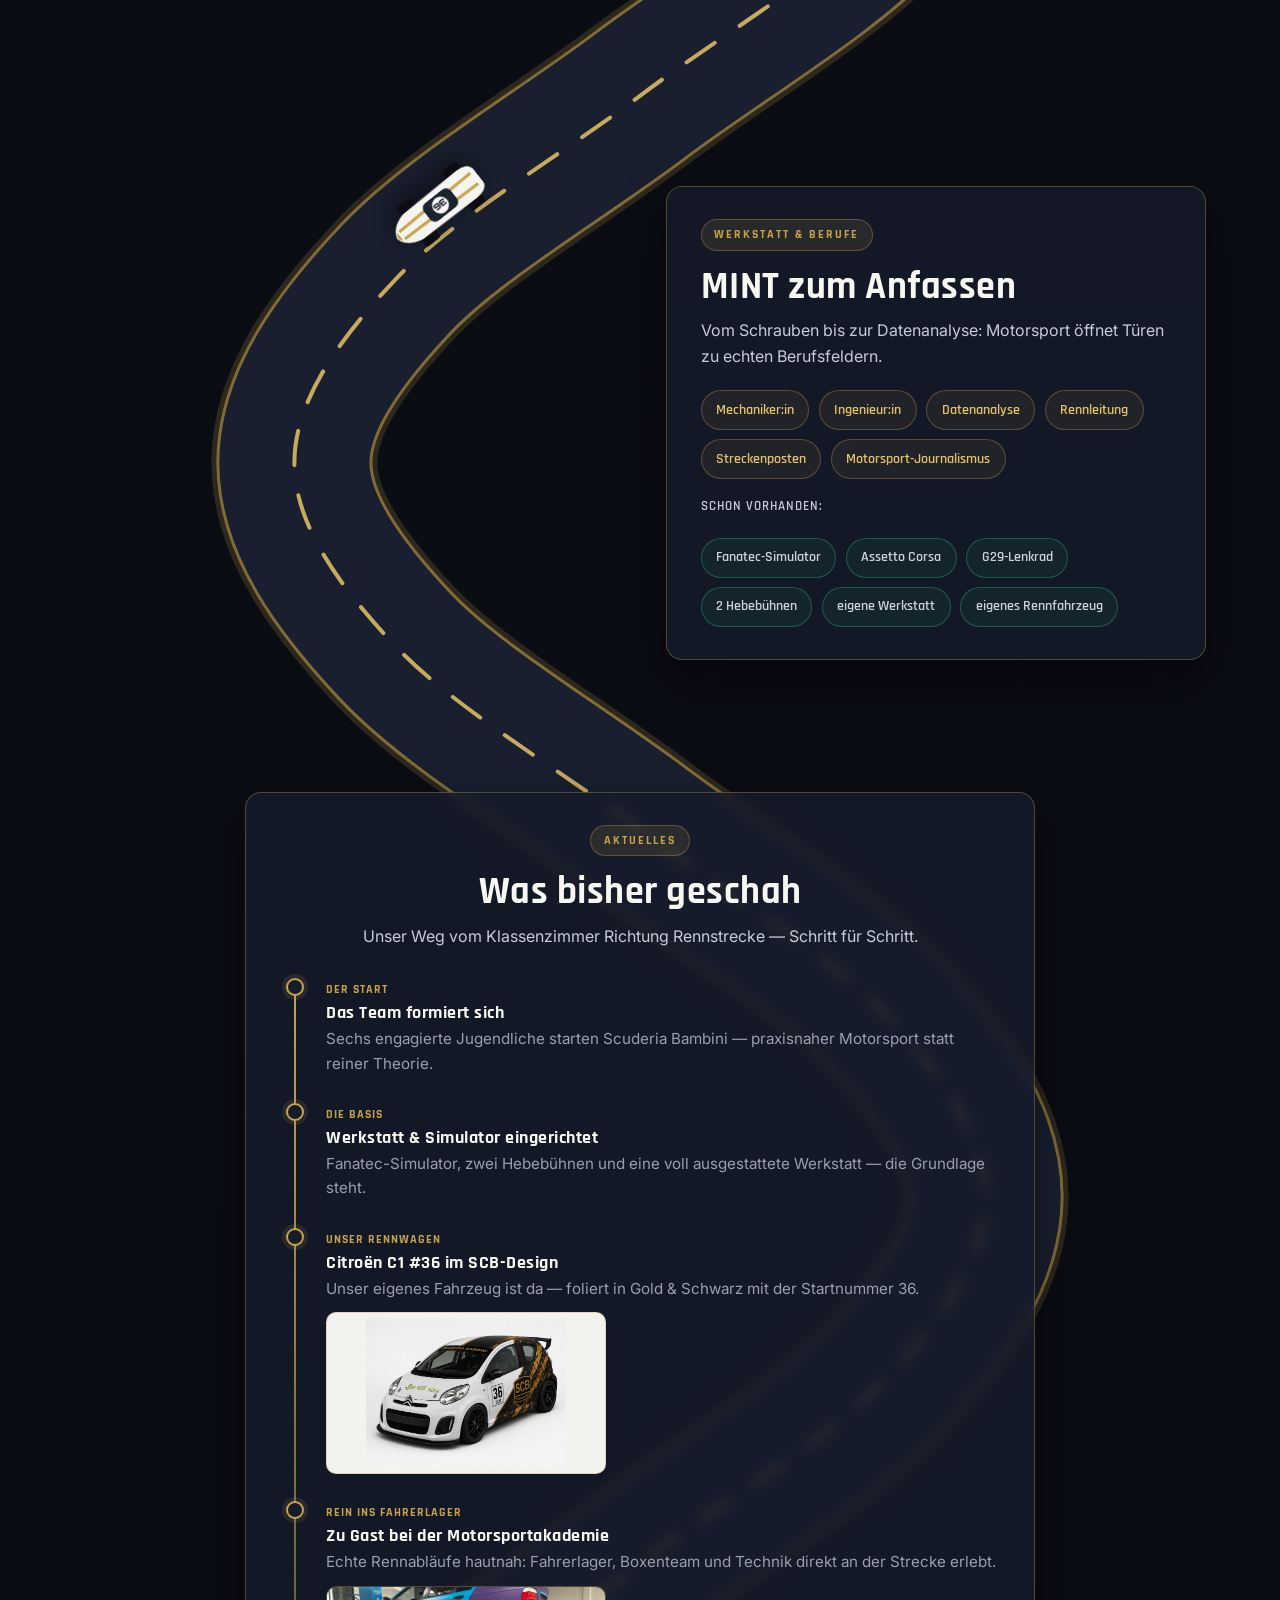
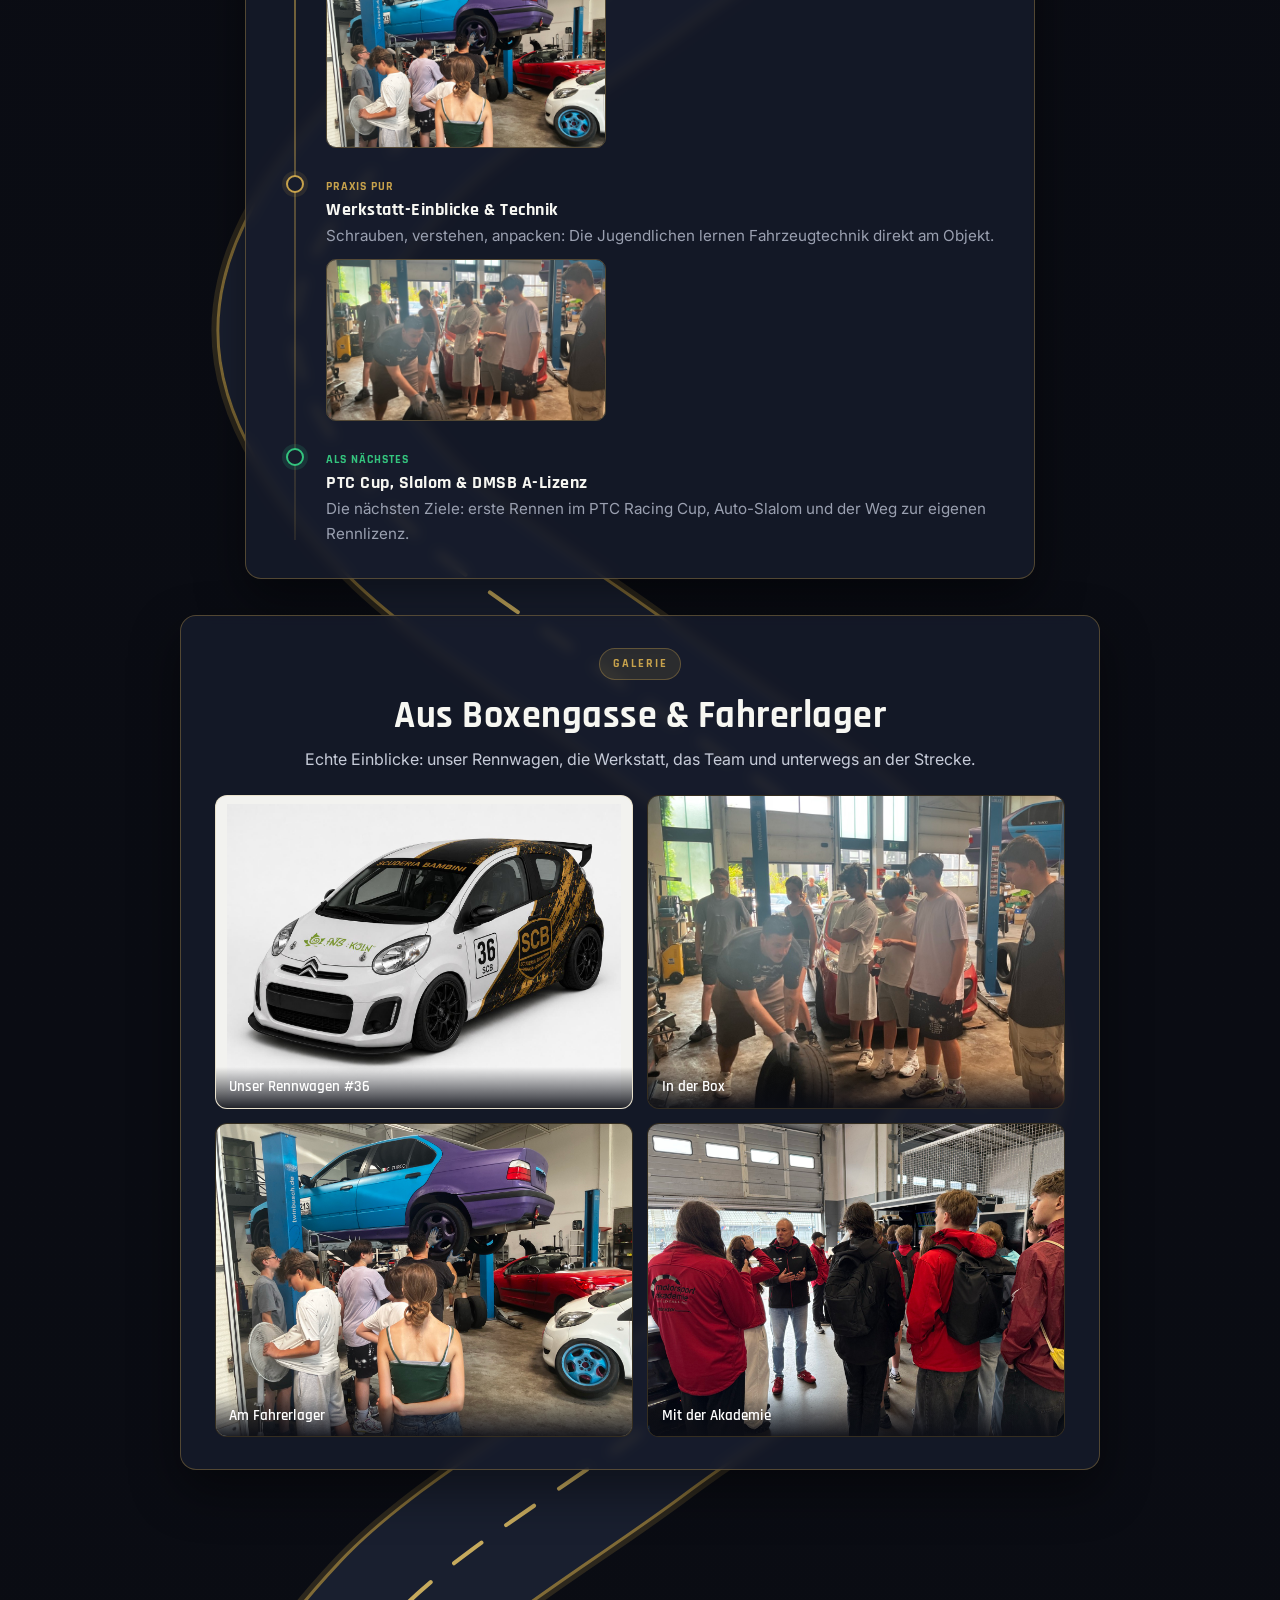
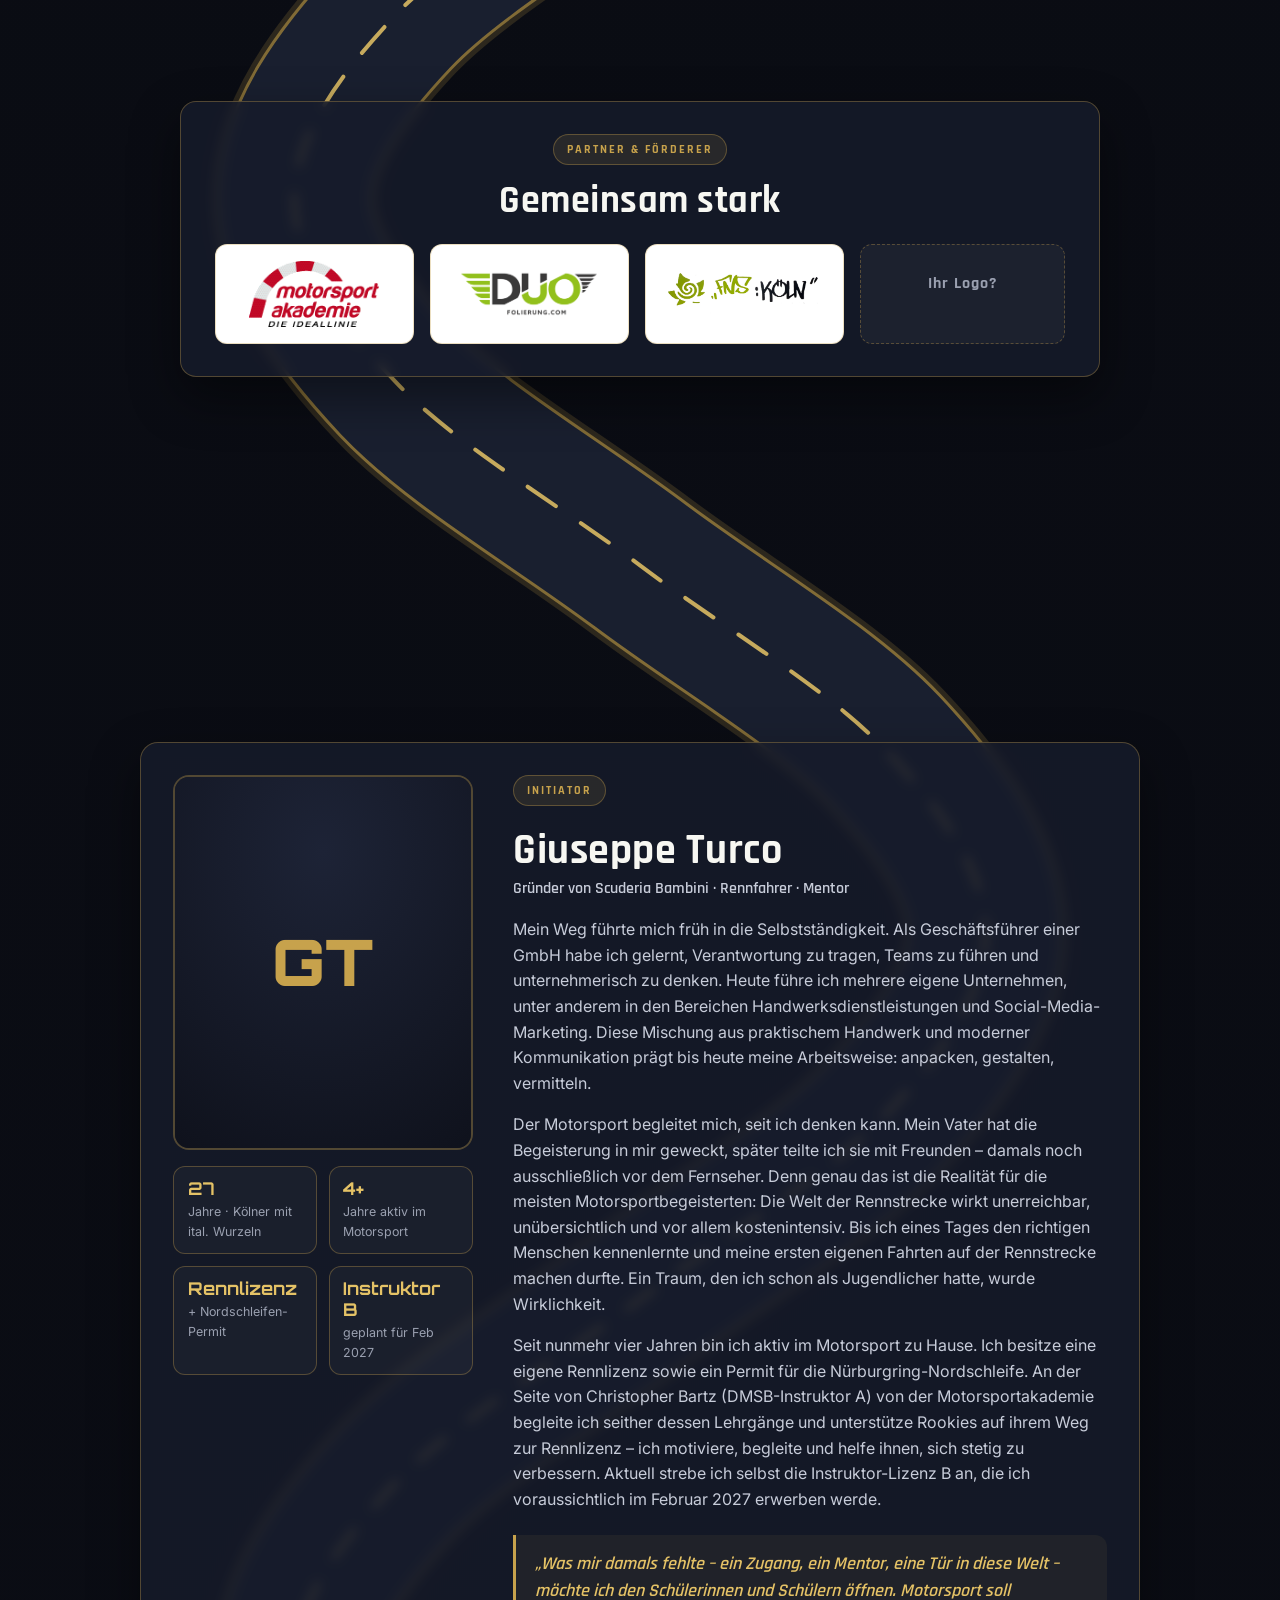
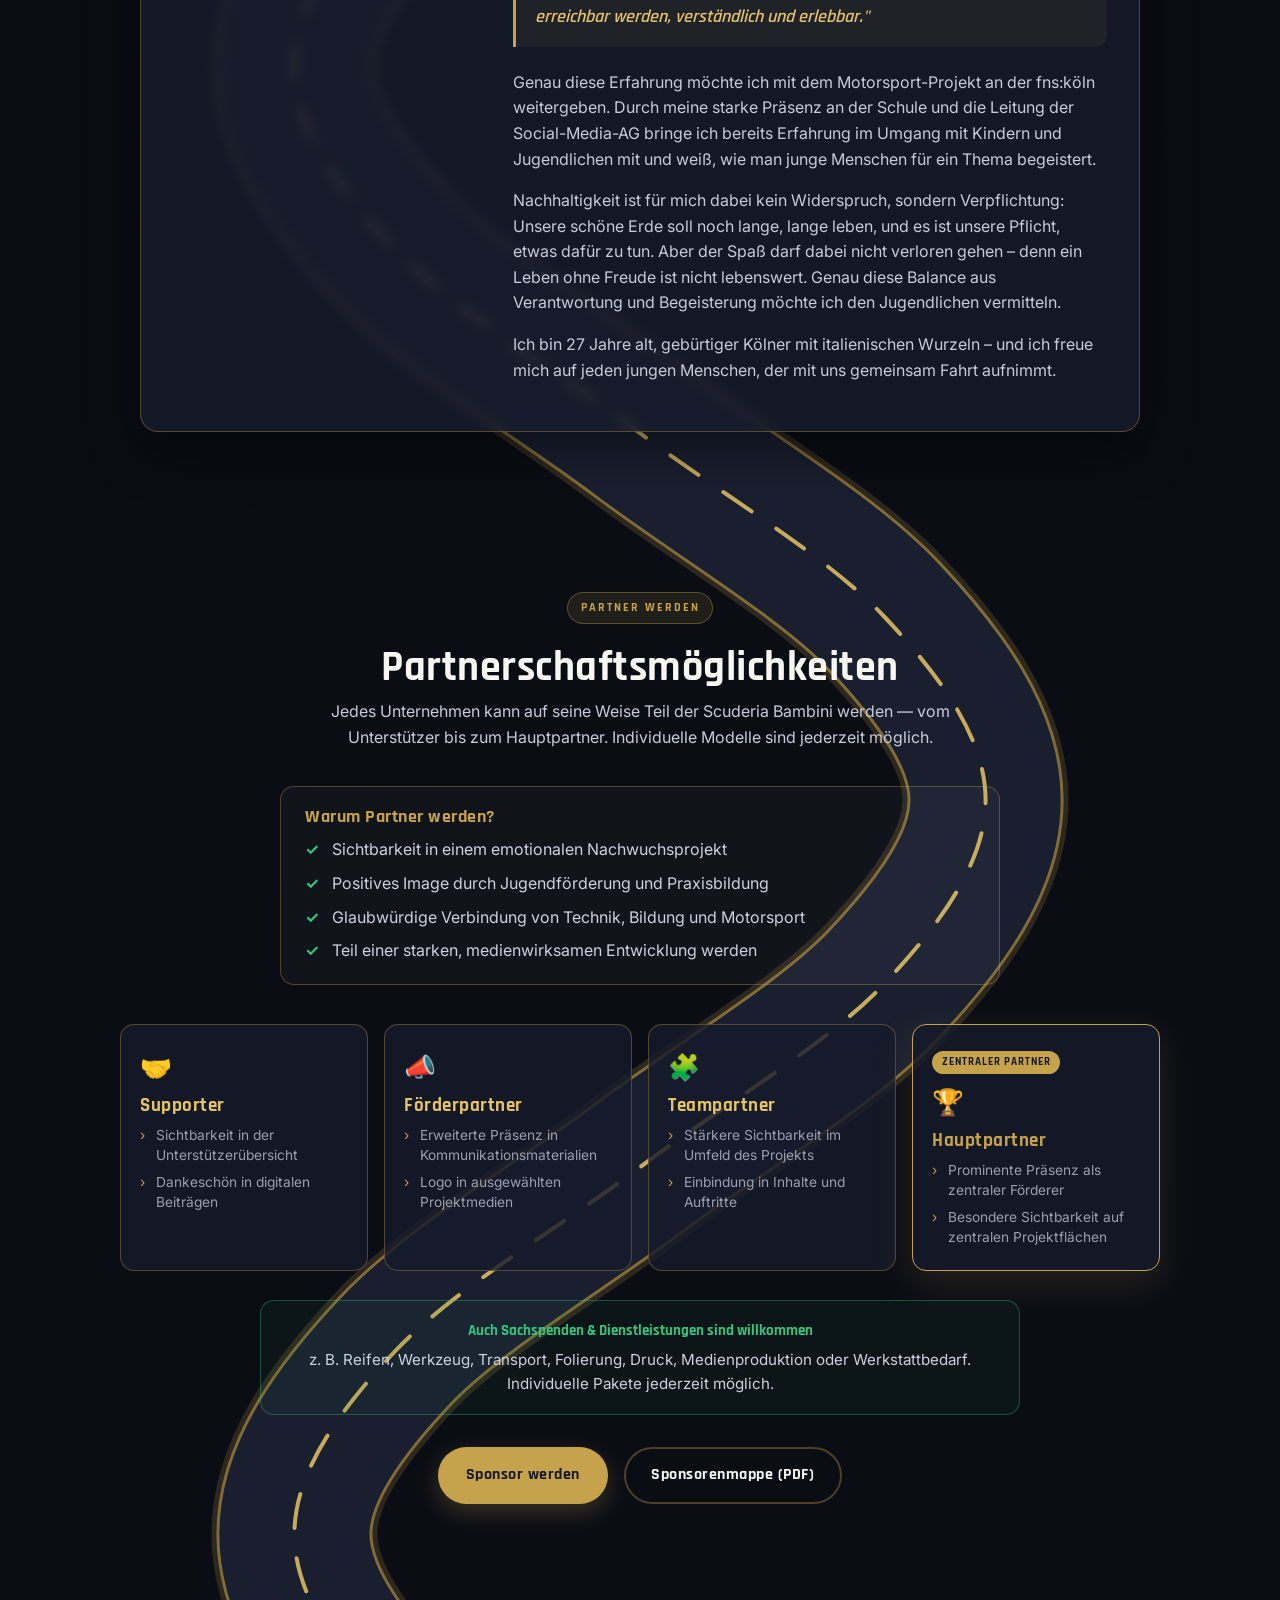
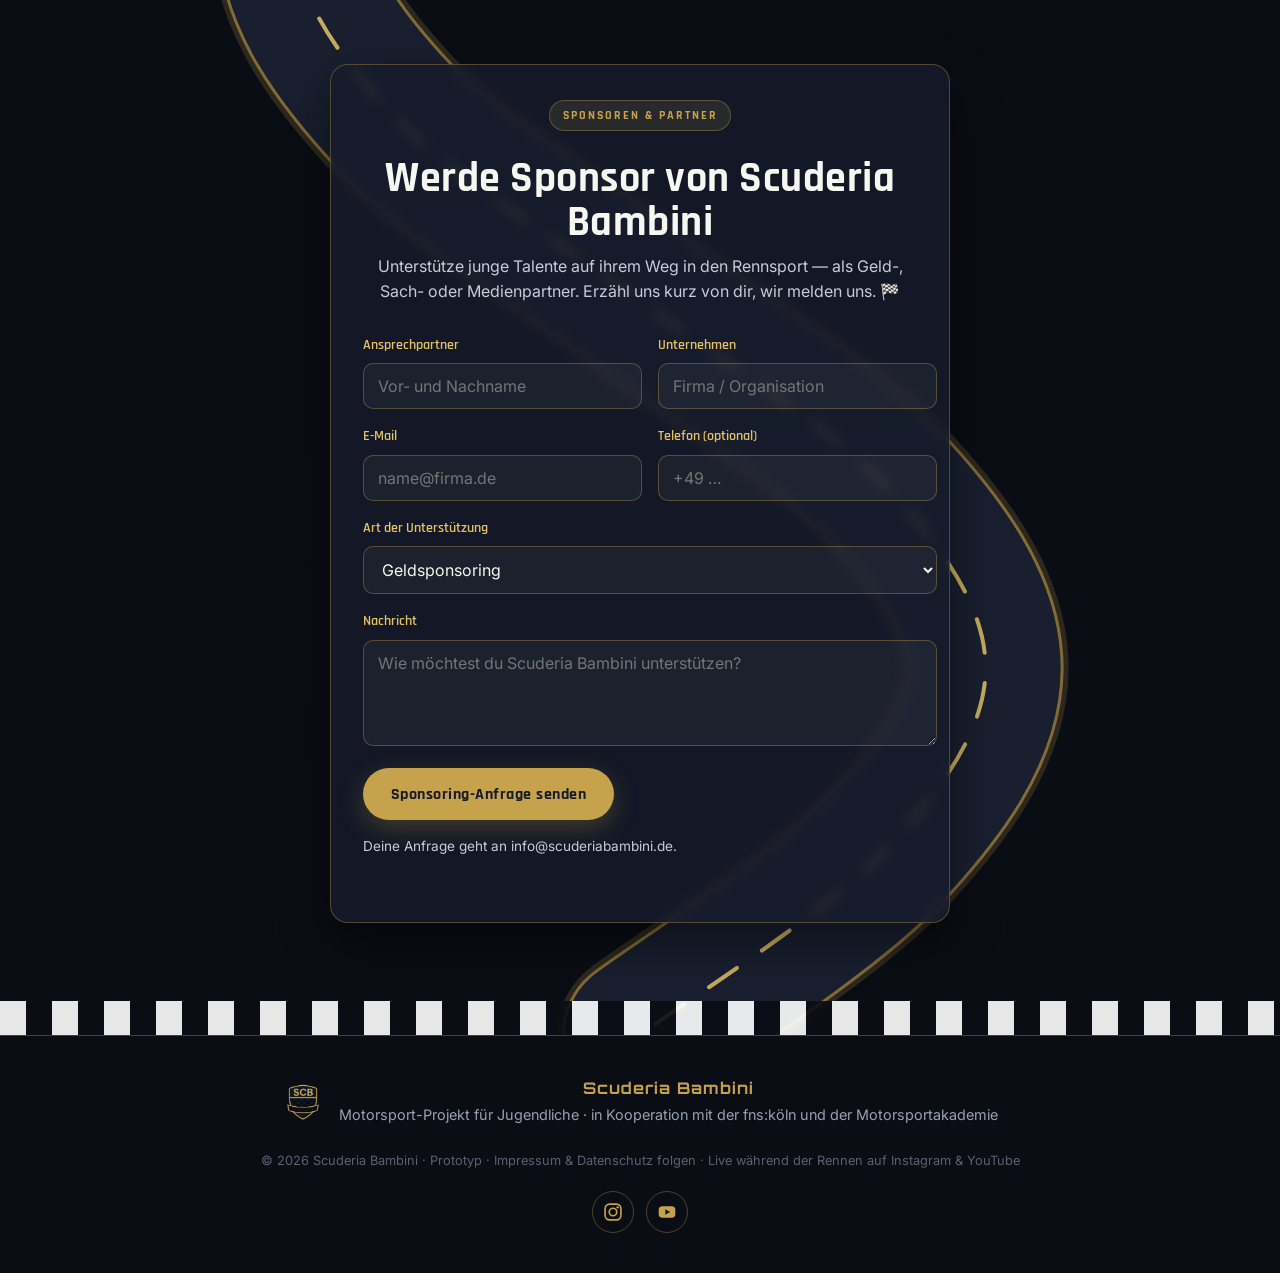
==== commit aca33130: "Vercel Web Analytics + Klick-Events (Sponsor, PDF-Download, Formular, Partner, Social)" ====
--- a/index.html
+++ b/index.html
@@ -443,6 +443,9 @@
   <script src="assets/vendor/gsap.min.js"></script>
   <script src="assets/vendor/ScrollTrigger.min.js"></script>
   <script src="assets/vendor/MotionPathPlugin.min.js"></script>
+  <!-- Vercel Web Analytics (cookielos / DSGVO-freundlich) -->
+  <script>window.va=window.va||function(){(window.vaq=window.vaq||[]).push(arguments);};</script>
+  <script defer src="/_vercel/insights/script.js"></script>
   <script src="script.js"></script>
 </body>
 </html>
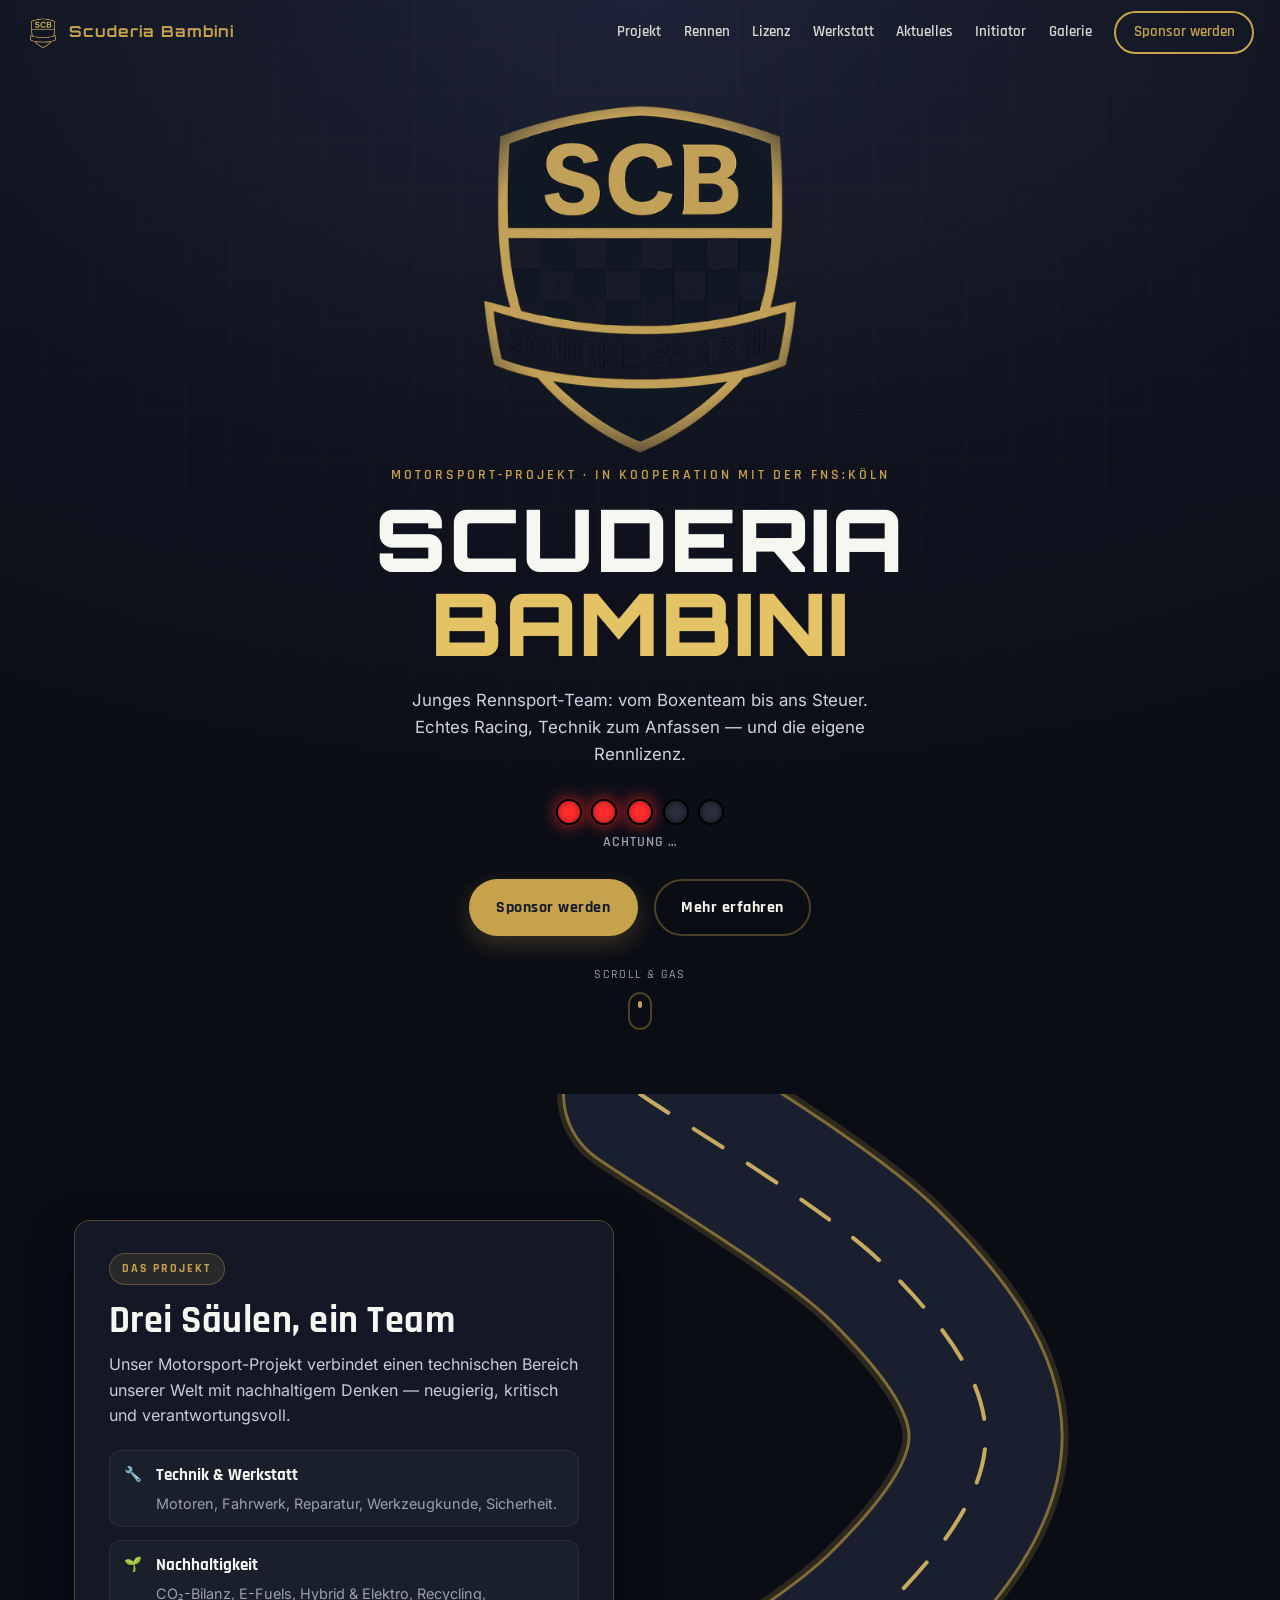
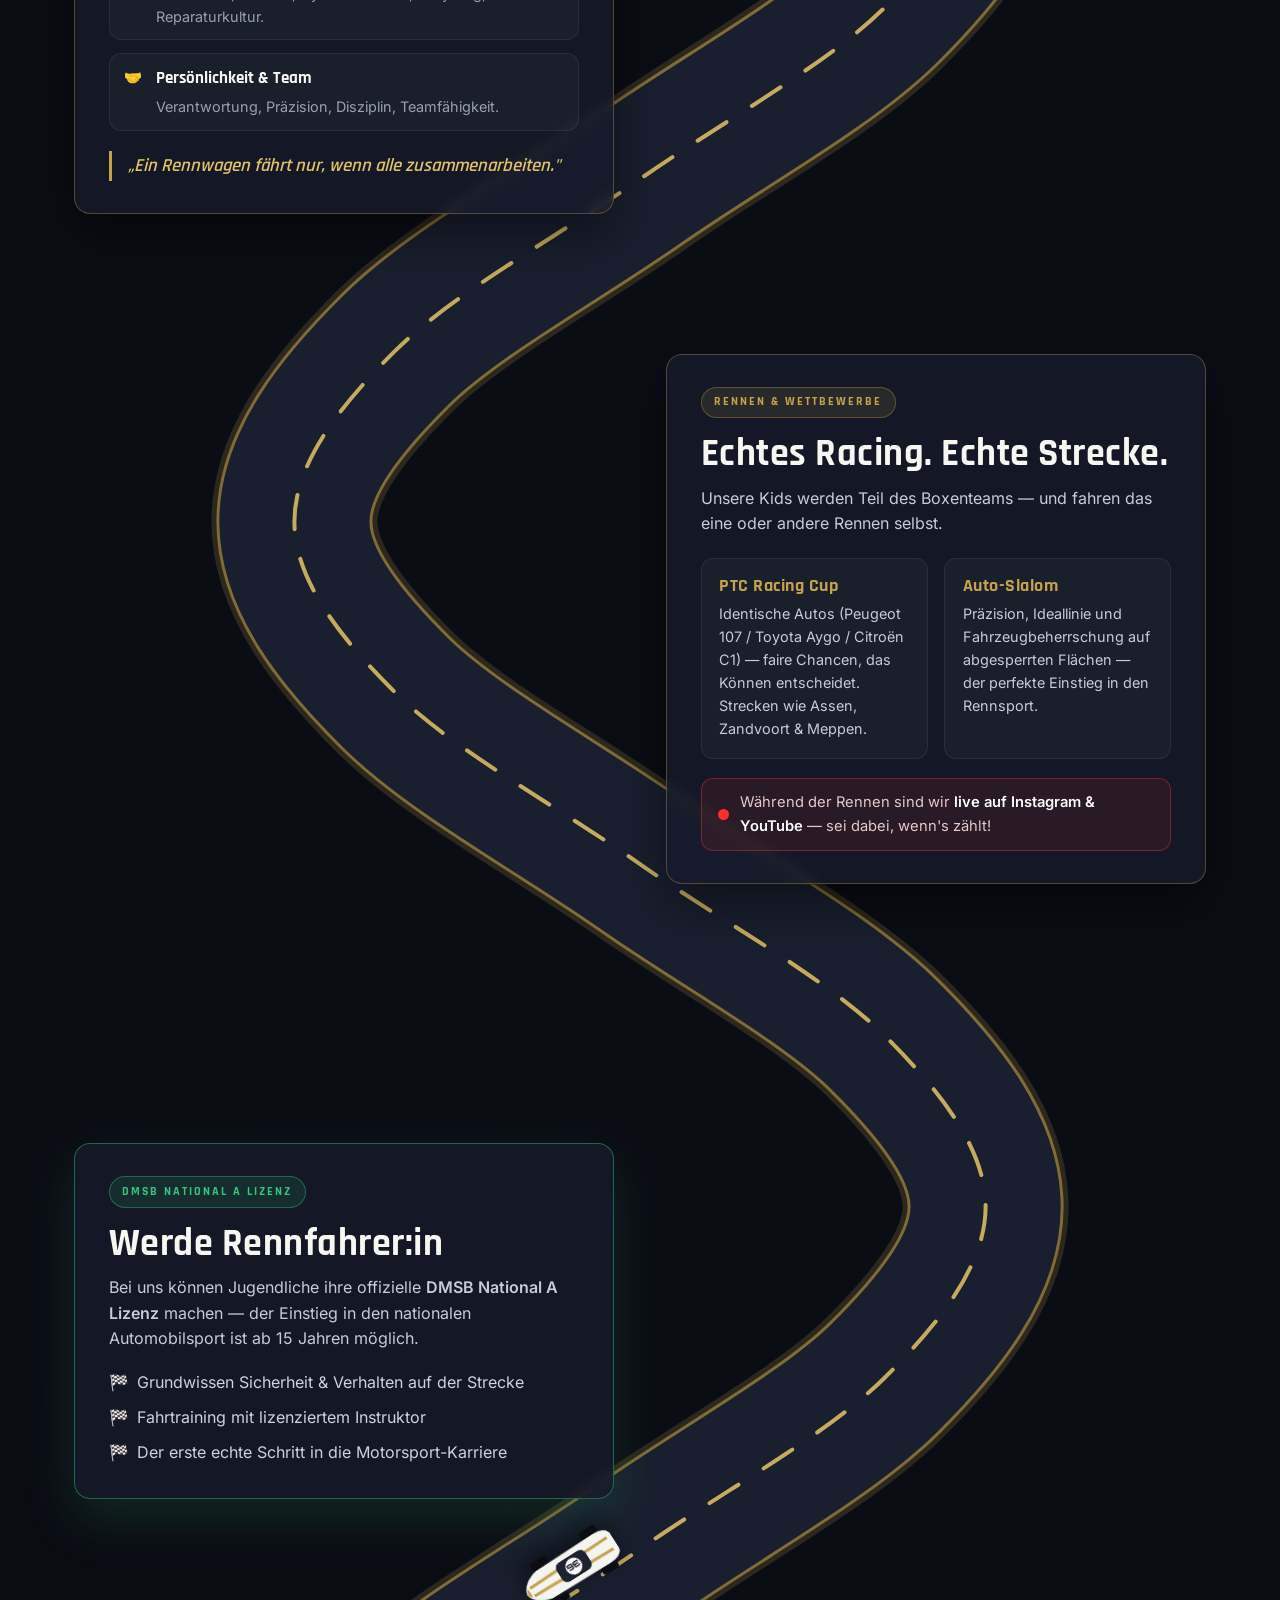
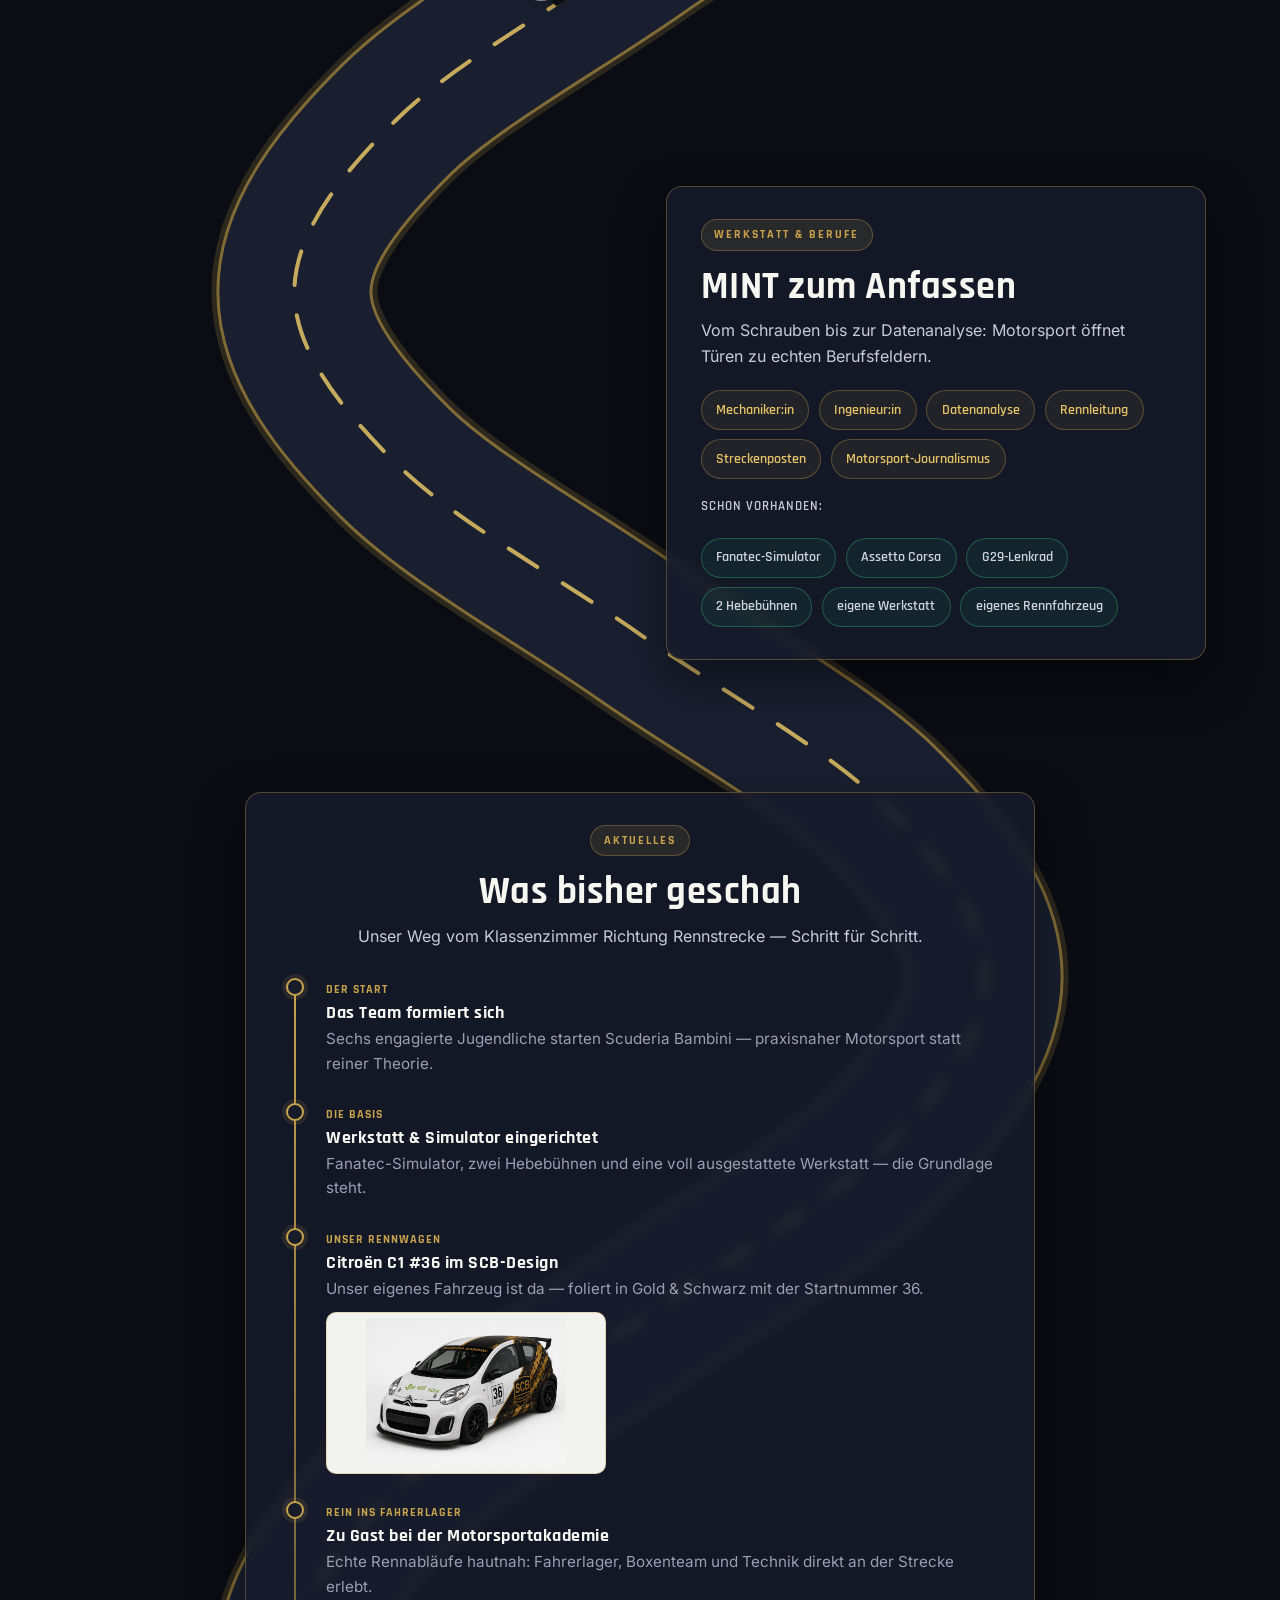
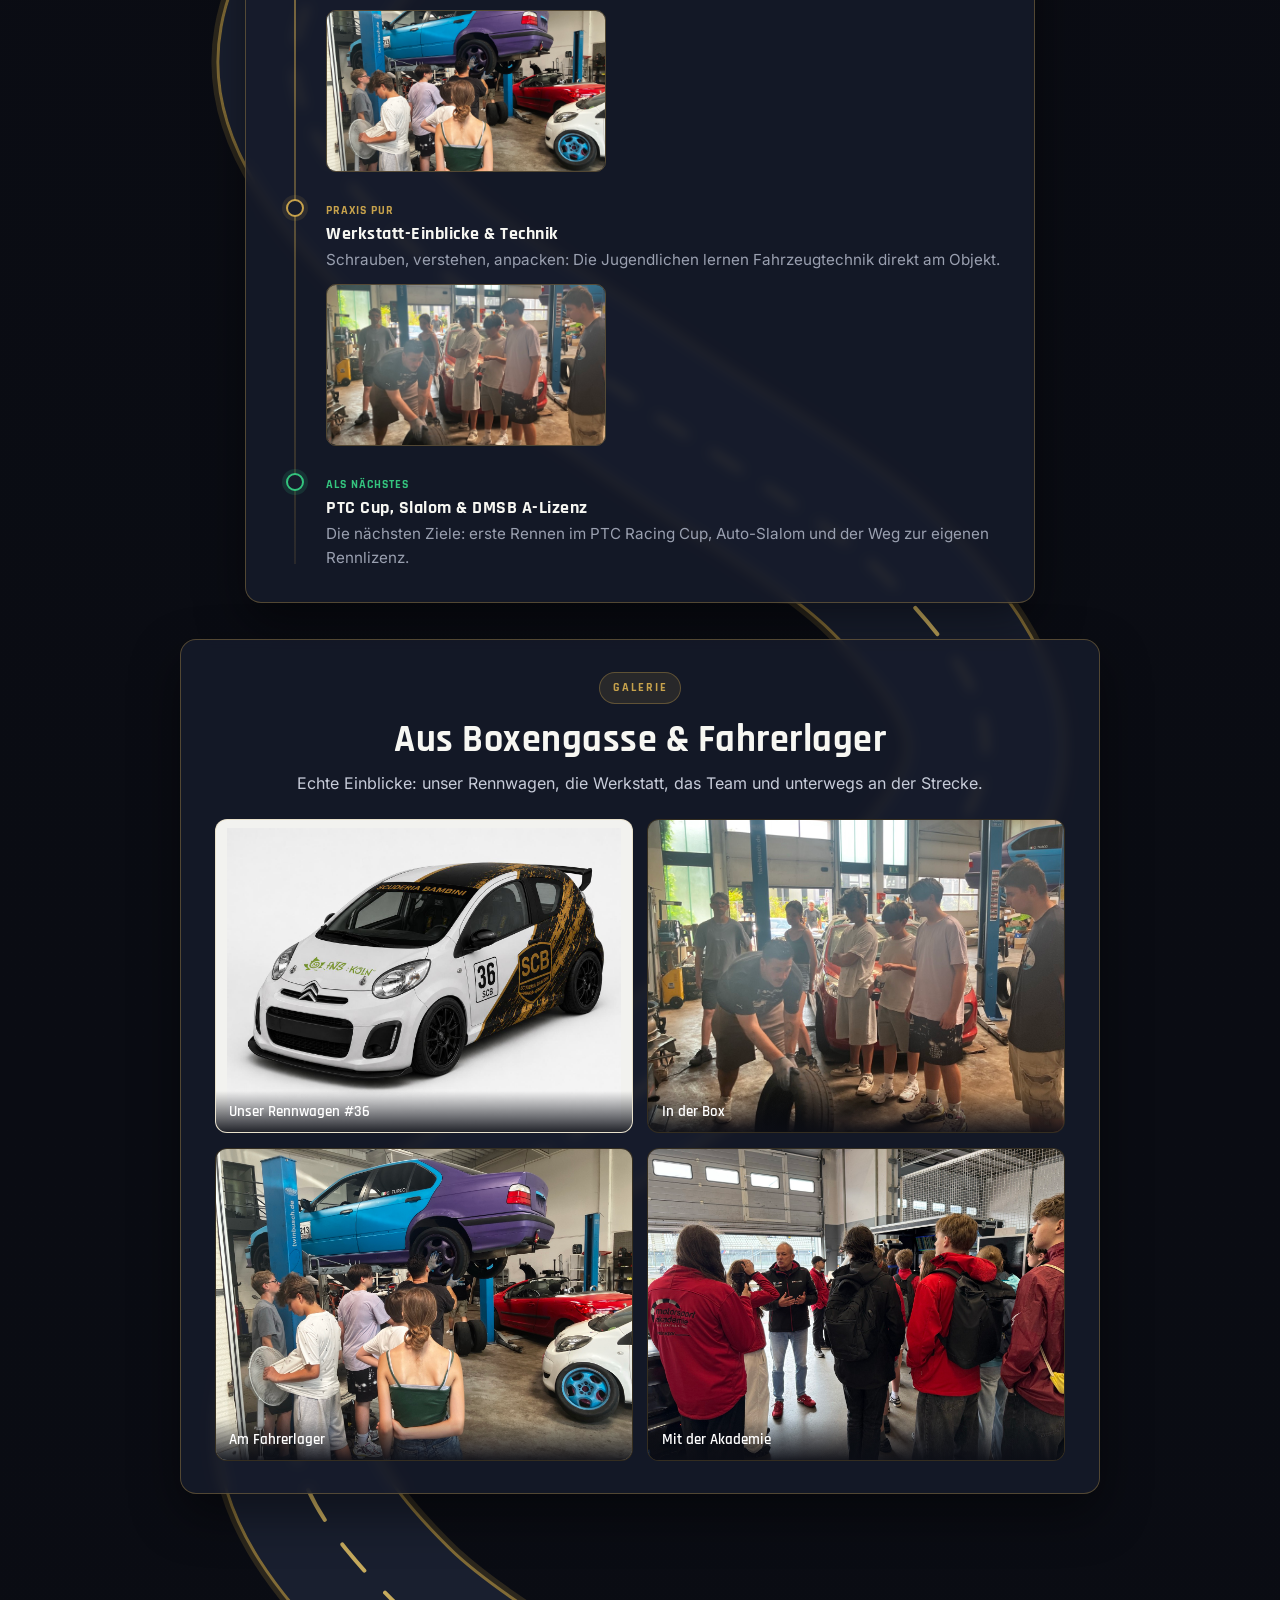
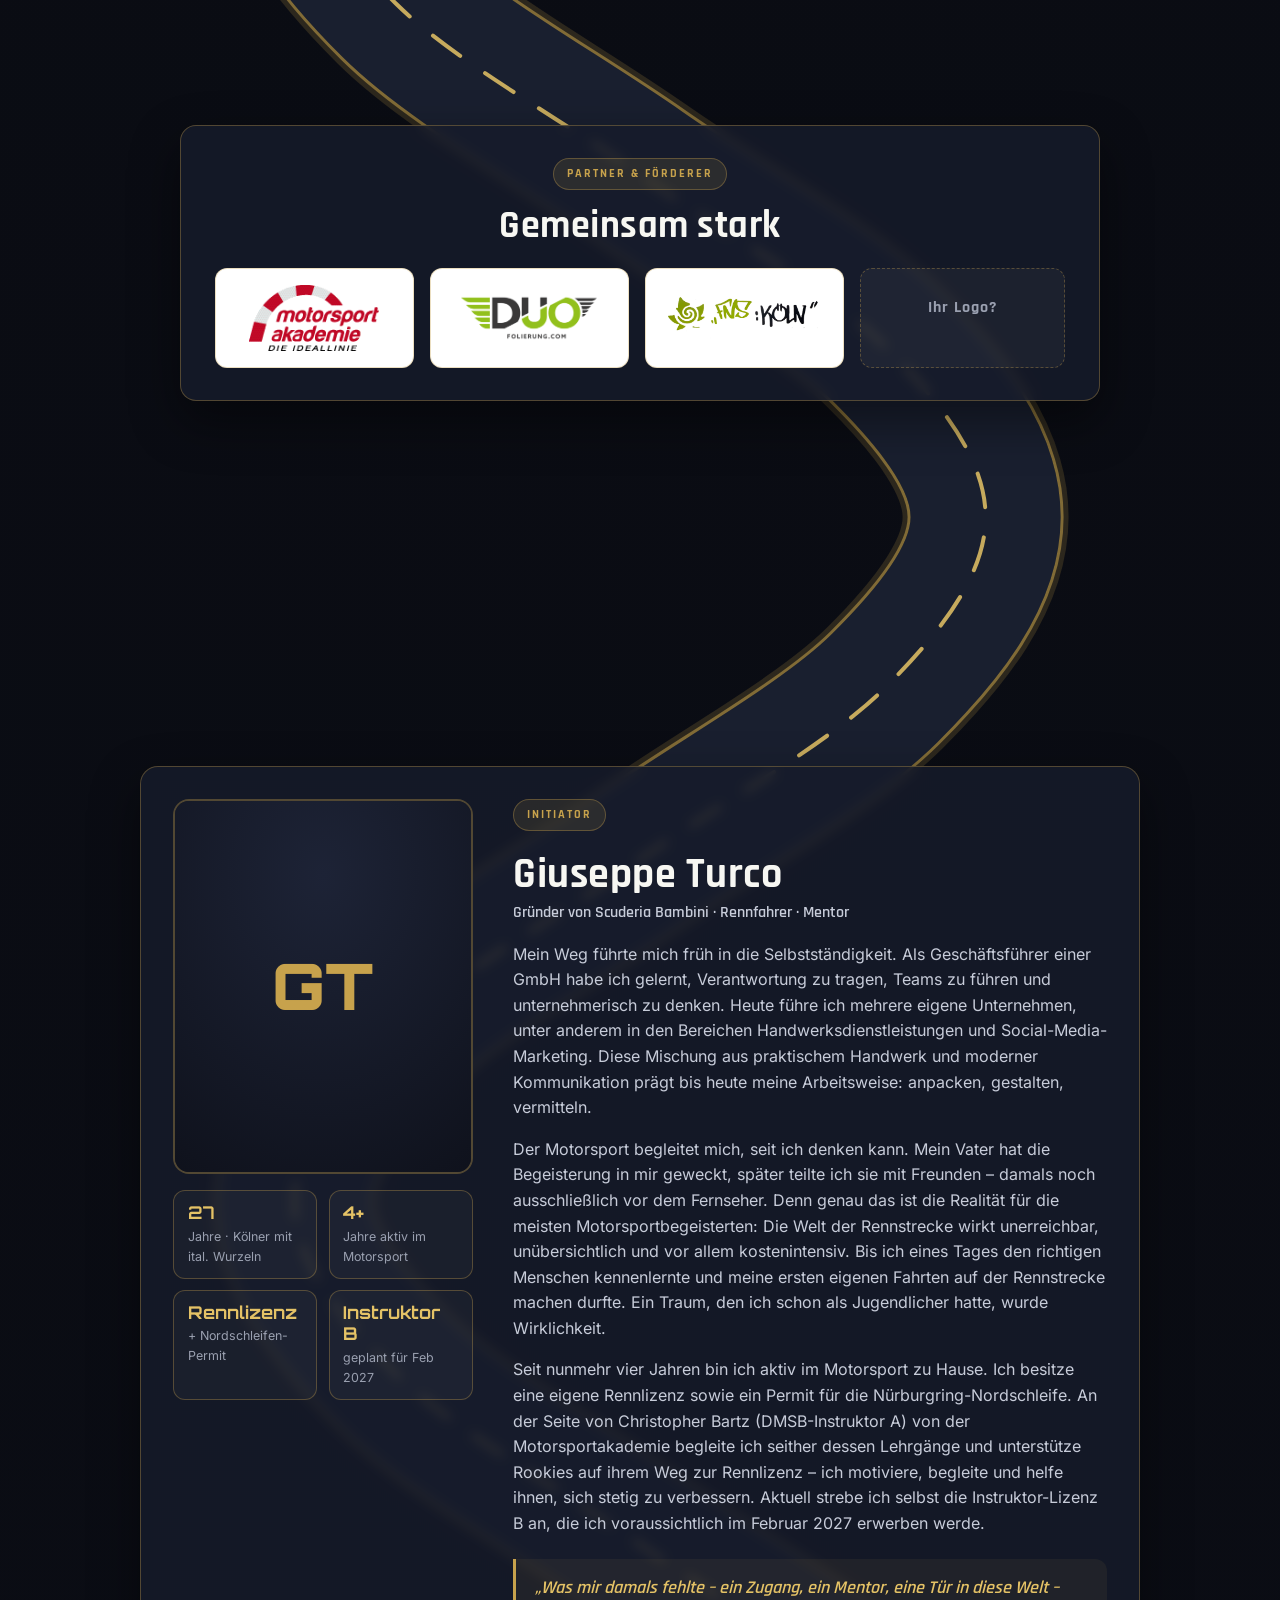
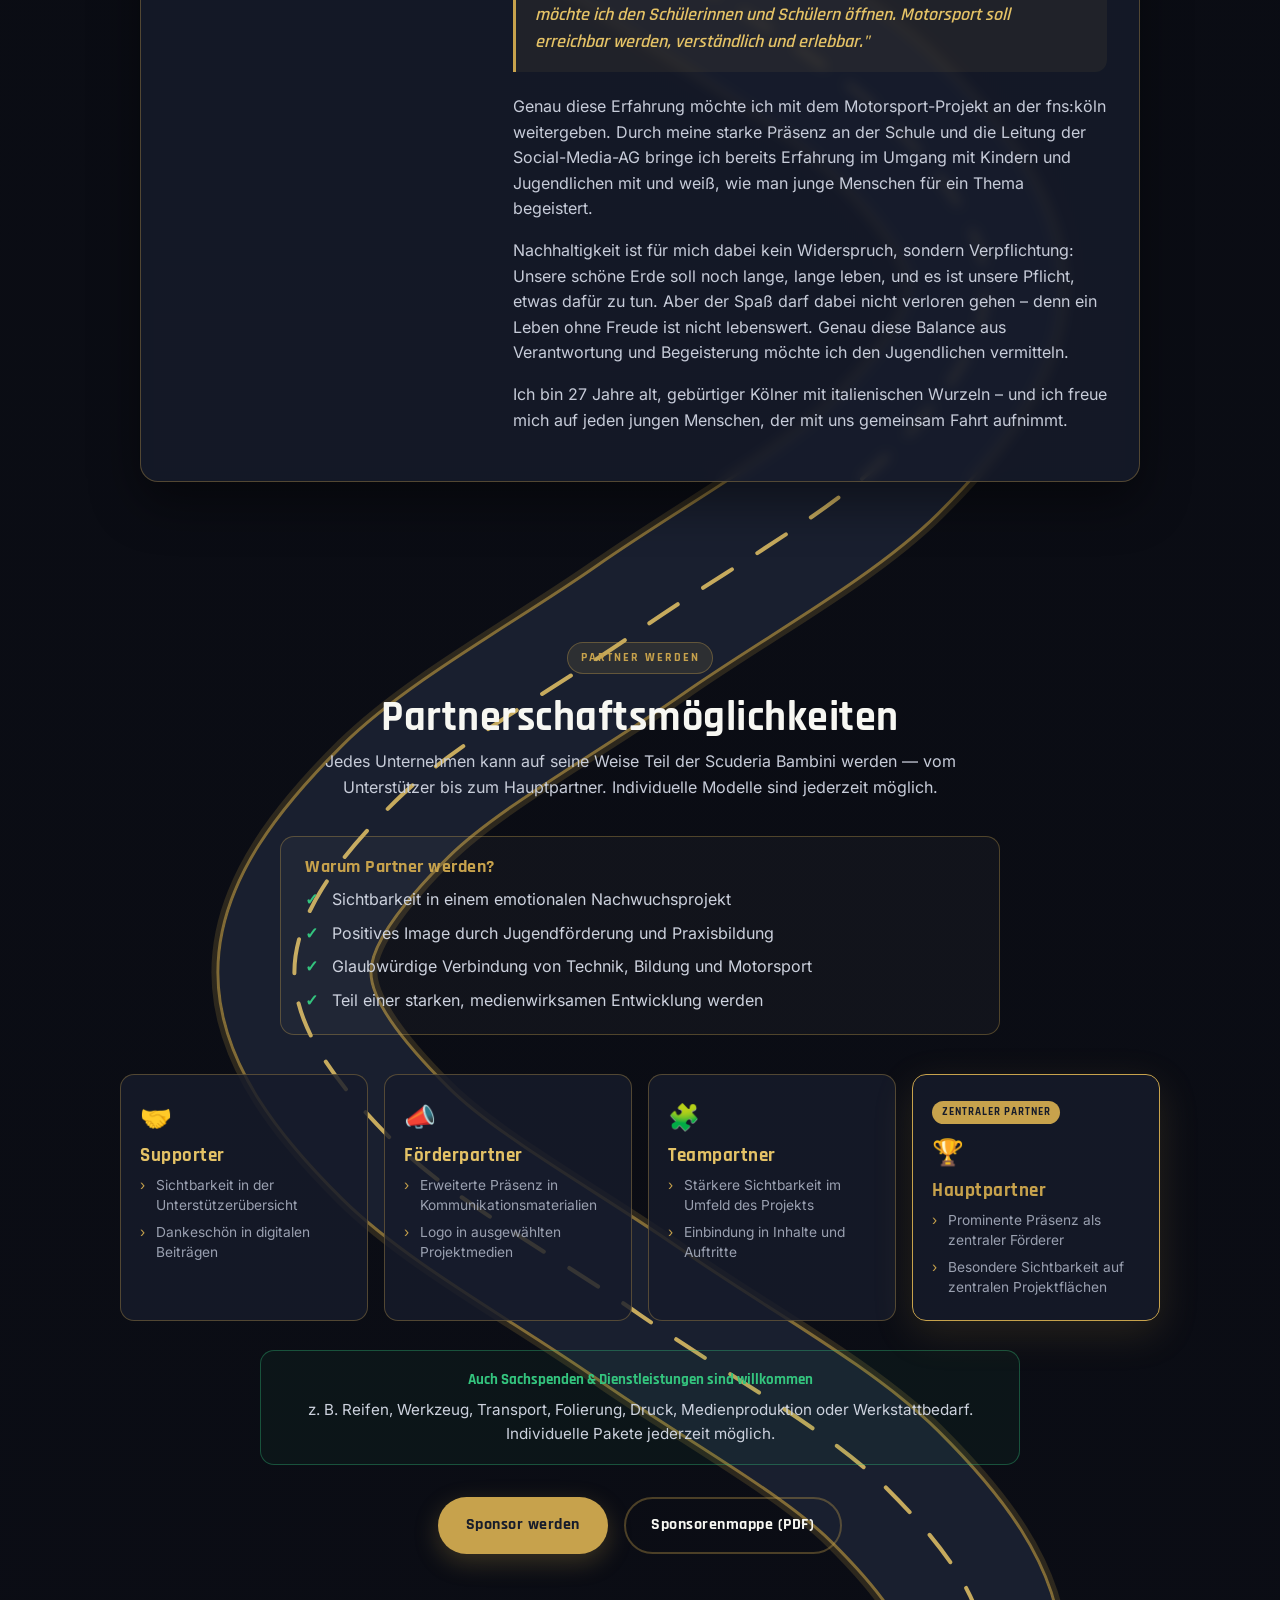
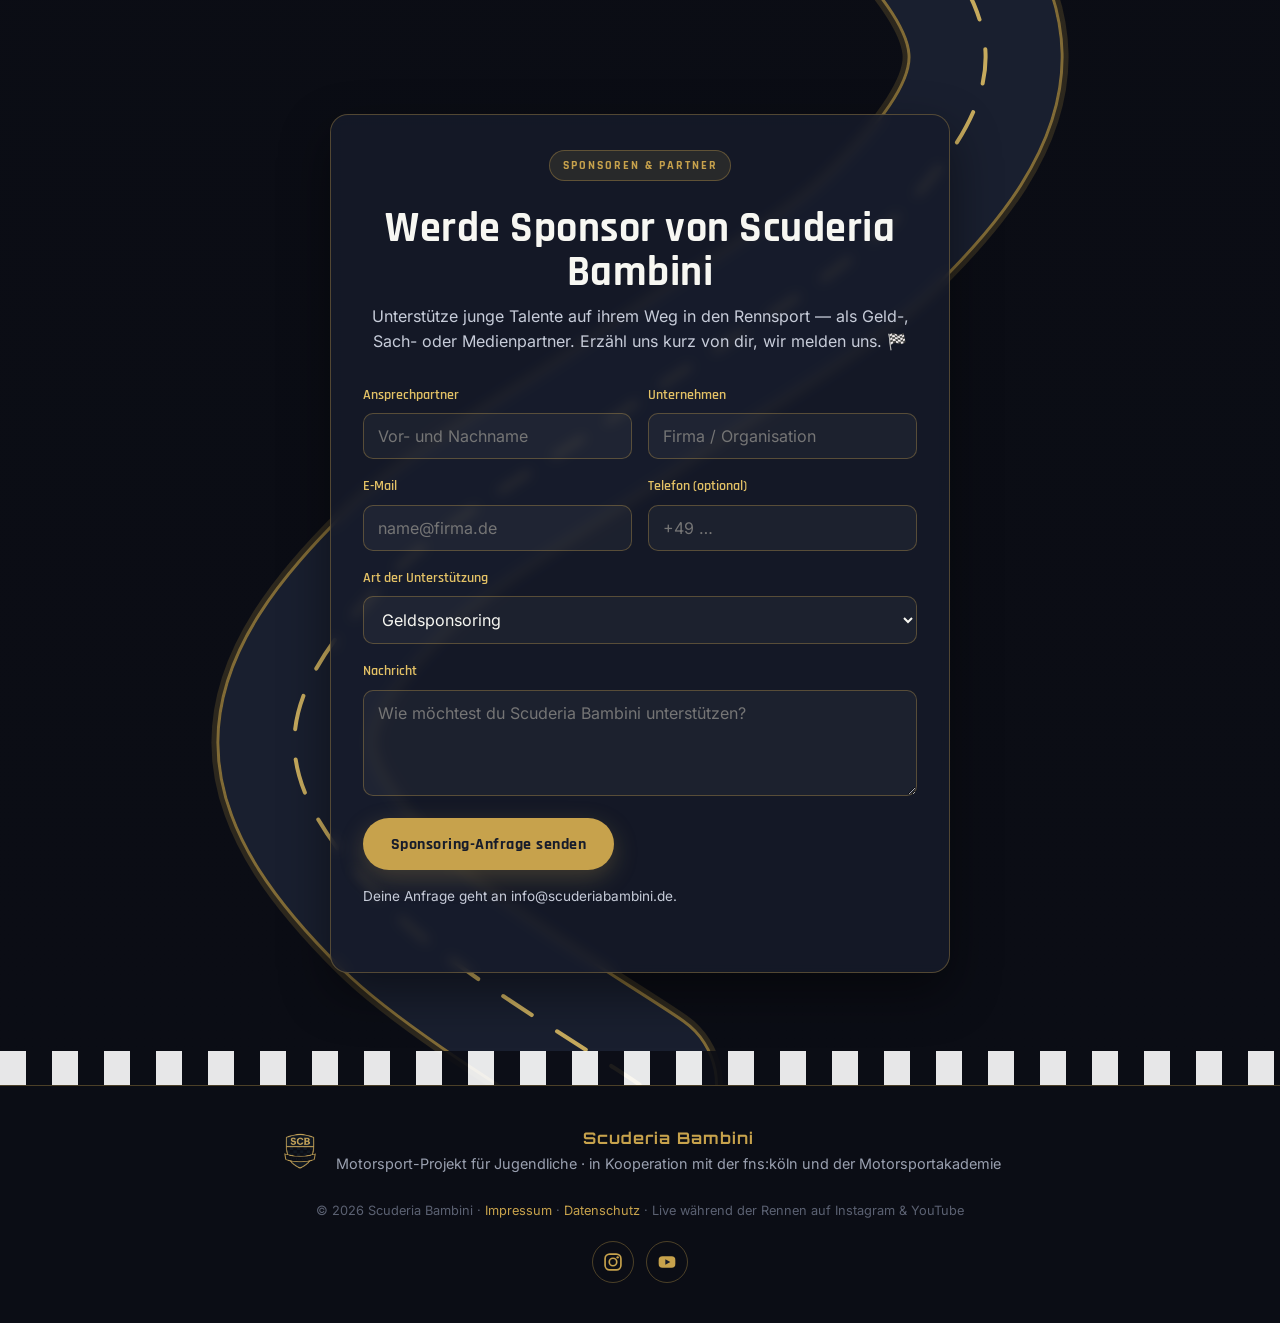
==== commit d495ade8: "DSGVO: Google Fonts lokal einbetten, Impressum + Datenschutzerklaerung, Footer-Links" ====
--- a/index.html
+++ b/index.html
@@ -5,9 +5,7 @@
   <meta name="viewport" content="width=device-width, initial-scale=1.0" />
   <title>Scuderia Bambini — Motorsport-Projekt für Jugendliche</title>
   <meta name="description" content="Scuderia Bambini, das Motorsport-Projekt für Jugendliche in Kooperation mit der fns:köln. Echtes Racing: Boxenteam, PTC Racing Cup, Auto-Slalom und die DMSB National A Lizenz." />
-  <link rel="preconnect" href="https://fonts.googleapis.com" />
-  <link rel="preconnect" href="https://fonts.gstatic.com" crossorigin />
-  <link href="https://fonts.googleapis.com/css2?family=Orbitron:wght@500;700;900&family=Rajdhani:wght@500;600;700&family=Inter:wght@400;500;600&display=swap" rel="stylesheet" />
+  <link rel="stylesheet" href="assets/fonts/fonts.css" />
   <link rel="stylesheet" href="styles.css" />
 </head>
 <body>
@@ -437,7 +435,7 @@
         <svg viewBox="0 0 24 24" aria-hidden="true"><rect x="2" y="5" width="20" height="14" rx="4.5" fill="currentColor"/><path d="M10 8.8 L16 12 L10 15.2 Z" fill="#171C2B"/></svg>
       </a>
     </div>
-    <small>© 2026 Scuderia Bambini · Prototyp · Impressum &amp; Datenschutz folgen · Live während der Rennen auf Instagram &amp; YouTube</small>
+    <small>© 2026 Scuderia Bambini · <a href="impressum.html">Impressum</a> · <a href="datenschutz.html">Datenschutz</a> · Live während der Rennen auf Instagram &amp; YouTube</small>
   </footer>
 
   <script src="assets/vendor/gsap.min.js"></script>
--- a/assets/fonts/fonts.css
+++ b/assets/fonts/fonts.css
@@ -0,0 +1,15 @@
+@font-face{font-family:'Inter';font-style:normal;font-weight:400;font-display:swap;src:url(./inter-400-latin-ext.woff2) format('woff2');unicode-range:U+0100-02BA, U+02BD-02C5, U+02C7-02CC, U+02CE-02D7, U+02DD-02FF, U+0304, U+0308, U+0329, U+1D00-1DBF, U+1E00-1E9F, U+1EF2-1EFF, U+2020, U+20A0-20AB, U+20AD-20C0, U+2113, U+2C60-2C7F, U+A720-A7FF;}
+@font-face{font-family:'Inter';font-style:normal;font-weight:400;font-display:swap;src:url(./inter-400-latin.woff2) format('woff2');unicode-range:U+0000-00FF, U+0131, U+0152-0153, U+02BB-02BC, U+02C6, U+02DA, U+02DC, U+0304, U+0308, U+0329, U+2000-206F, U+20AC, U+2122, U+2191, U+2193, U+2212, U+2215, U+FEFF, U+FFFD;}
+@font-face{font-family:'Inter';font-style:normal;font-weight:500;font-display:swap;src:url(./inter-500-latin-ext.woff2) format('woff2');unicode-range:U+0100-02BA, U+02BD-02C5, U+02C7-02CC, U+02CE-02D7, U+02DD-02FF, U+0304, U+0308, U+0329, U+1D00-1DBF, U+1E00-1E9F, U+1EF2-1EFF, U+2020, U+20A0-20AB, U+20AD-20C0, U+2113, U+2C60-2C7F, U+A720-A7FF;}
+@font-face{font-family:'Inter';font-style:normal;font-weight:500;font-display:swap;src:url(./inter-500-latin.woff2) format('woff2');unicode-range:U+0000-00FF, U+0131, U+0152-0153, U+02BB-02BC, U+02C6, U+02DA, U+02DC, U+0304, U+0308, U+0329, U+2000-206F, U+20AC, U+2122, U+2191, U+2193, U+2212, U+2215, U+FEFF, U+FFFD;}
+@font-face{font-family:'Inter';font-style:normal;font-weight:600;font-display:swap;src:url(./inter-600-latin-ext.woff2) format('woff2');unicode-range:U+0100-02BA, U+02BD-02C5, U+02C7-02CC, U+02CE-02D7, U+02DD-02FF, U+0304, U+0308, U+0329, U+1D00-1DBF, U+1E00-1E9F, U+1EF2-1EFF, U+2020, U+20A0-20AB, U+20AD-20C0, U+2113, U+2C60-2C7F, U+A720-A7FF;}
+@font-face{font-family:'Inter';font-style:normal;font-weight:600;font-display:swap;src:url(./inter-600-latin.woff2) format('woff2');unicode-range:U+0000-00FF, U+0131, U+0152-0153, U+02BB-02BC, U+02C6, U+02DA, U+02DC, U+0304, U+0308, U+0329, U+2000-206F, U+20AC, U+2122, U+2191, U+2193, U+2212, U+2215, U+FEFF, U+FFFD;}
+@font-face{font-family:'Orbitron';font-style:normal;font-weight:500;font-display:swap;src:url(./orbitron-500-latin.woff2) format('woff2');unicode-range:U+0000-00FF, U+0131, U+0152-0153, U+02BB-02BC, U+02C6, U+02DA, U+02DC, U+0304, U+0308, U+0329, U+2000-206F, U+20AC, U+2122, U+2191, U+2193, U+2212, U+2215, U+FEFF, U+FFFD;}
+@font-face{font-family:'Orbitron';font-style:normal;font-weight:700;font-display:swap;src:url(./orbitron-700-latin.woff2) format('woff2');unicode-range:U+0000-00FF, U+0131, U+0152-0153, U+02BB-02BC, U+02C6, U+02DA, U+02DC, U+0304, U+0308, U+0329, U+2000-206F, U+20AC, U+2122, U+2191, U+2193, U+2212, U+2215, U+FEFF, U+FFFD;}
+@font-face{font-family:'Orbitron';font-style:normal;font-weight:900;font-display:swap;src:url(./orbitron-900-latin.woff2) format('woff2');unicode-range:U+0000-00FF, U+0131, U+0152-0153, U+02BB-02BC, U+02C6, U+02DA, U+02DC, U+0304, U+0308, U+0329, U+2000-206F, U+20AC, U+2122, U+2191, U+2193, U+2212, U+2215, U+FEFF, U+FFFD;}
+@font-face{font-family:'Rajdhani';font-style:normal;font-weight:500;font-display:swap;src:url(./rajdhani-500-latin-ext.woff2) format('woff2');unicode-range:U+0100-02BA, U+02BD-02C5, U+02C7-02CC, U+02CE-02D7, U+02DD-02FF, U+0304, U+0308, U+0329, U+1D00-1DBF, U+1E00-1E9F, U+1EF2-1EFF, U+2020, U+20A0-20AB, U+20AD-20C0, U+2113, U+2C60-2C7F, U+A720-A7FF;}
+@font-face{font-family:'Rajdhani';font-style:normal;font-weight:500;font-display:swap;src:url(./rajdhani-500-latin.woff2) format('woff2');unicode-range:U+0000-00FF, U+0131, U+0152-0153, U+02BB-02BC, U+02C6, U+02DA, U+02DC, U+0304, U+0308, U+0329, U+2000-206F, U+20AC, U+2122, U+2191, U+2193, U+2212, U+2215, U+FEFF, U+FFFD;}
+@font-face{font-family:'Rajdhani';font-style:normal;font-weight:600;font-display:swap;src:url(./rajdhani-600-latin-ext.woff2) format('woff2');unicode-range:U+0100-02BA, U+02BD-02C5, U+02C7-02CC, U+02CE-02D7, U+02DD-02FF, U+0304, U+0308, U+0329, U+1D00-1DBF, U+1E00-1E9F, U+1EF2-1EFF, U+2020, U+20A0-20AB, U+20AD-20C0, U+2113, U+2C60-2C7F, U+A720-A7FF;}
+@font-face{font-family:'Rajdhani';font-style:normal;font-weight:600;font-display:swap;src:url(./rajdhani-600-latin.woff2) format('woff2');unicode-range:U+0000-00FF, U+0131, U+0152-0153, U+02BB-02BC, U+02C6, U+02DA, U+02DC, U+0304, U+0308, U+0329, U+2000-206F, U+20AC, U+2122, U+2191, U+2193, U+2212, U+2215, U+FEFF, U+FFFD;}
+@font-face{font-family:'Rajdhani';font-style:normal;font-weight:700;font-display:swap;src:url(./rajdhani-700-latin-ext.woff2) format('woff2');unicode-range:U+0100-02BA, U+02BD-02C5, U+02C7-02CC, U+02CE-02D7, U+02DD-02FF, U+0304, U+0308, U+0329, U+1D00-1DBF, U+1E00-1E9F, U+1EF2-1EFF, U+2020, U+20A0-20AB, U+20AD-20C0, U+2113, U+2C60-2C7F, U+A720-A7FF;}
+@font-face{font-family:'Rajdhani';font-style:normal;font-weight:700;font-display:swap;src:url(./rajdhani-700-latin.woff2) format('woff2');unicode-range:U+0000-00FF, U+0131, U+0152-0153, U+02BB-02BC, U+02C6, U+02DA, U+02DC, U+0304, U+0308, U+0329, U+2000-206F, U+20AC, U+2122, U+2191, U+2193, U+2212, U+2215, U+FEFF, U+FFFD;}
--- a/styles.css
+++ b/styles.css
@@ -278,6 +278,8 @@
 .footer strong{font-family:var(--font-display);color:var(--gold);letter-spacing:1px;display:block}
 .footer span{color:var(--muted);font-size:.9rem}
 .footer small{width:100%;color:#5b6172;font-size:.8rem;margin-top:.5rem}
+.footer small a{color:var(--gold);text-decoration:none}
+.footer small a:hover{text-decoration:underline}
 
 /* social icons */
 .social{display:flex;gap:.7rem;justify-content:center;width:100%;order:3;margin-top:.2rem}
@@ -291,6 +293,18 @@
 .live-dot{flex:none;width:11px;height:11px;border-radius:50%;background:#ff2d2d;animation:livepulse 1.5s infinite}
 @keyframes livepulse{0%{box-shadow:0 0 0 0 rgba(255,45,45,.55)}70%{box-shadow:0 0 0 11px rgba(255,45,45,0)}100%{box-shadow:0 0 0 0 rgba(255,45,45,0)}}
 
+/* ---------- Rechtstexte (Impressum/Datenschutz) ---------- */
+.legal{max-width:760px;margin:0 auto;padding:7rem 1.5rem 4rem}
+.legal a.back{display:inline-flex;align-items:center;gap:.4rem;color:var(--gold);font-family:var(--font-head);font-weight:600;margin-bottom:1.5rem}
+.legal h1{font-family:var(--font-head);font-size:clamp(1.8rem,5vw,2.4rem);margin-bottom:.4rem}
+.legal h2{font-family:var(--font-head);font-size:1.25rem;color:var(--gold);margin:2rem 0 .6rem}
+.legal h3{font-family:var(--font-head);font-size:1.05rem;margin:1.2rem 0 .3rem}
+.legal p,.legal li{color:#c7ccd9;margin-bottom:.7rem;line-height:1.7}
+.legal ul{padding-left:1.2rem;margin-bottom:.7rem}
+.legal a{color:var(--gold-bright);text-decoration:underline}
+.legal .muted{color:var(--muted);font-size:.9rem}
+.legal .todo{background:rgba(199,162,76,.1);border:1px dashed var(--panel-line);border-radius:8px;padding:.15rem .4rem;color:var(--gold-bright)}
+
 /* ---------- Reduced motion ---------- */
 @media(prefers-reduced-motion:reduce){
   *{animation:none!important;scroll-behavior:auto!important}
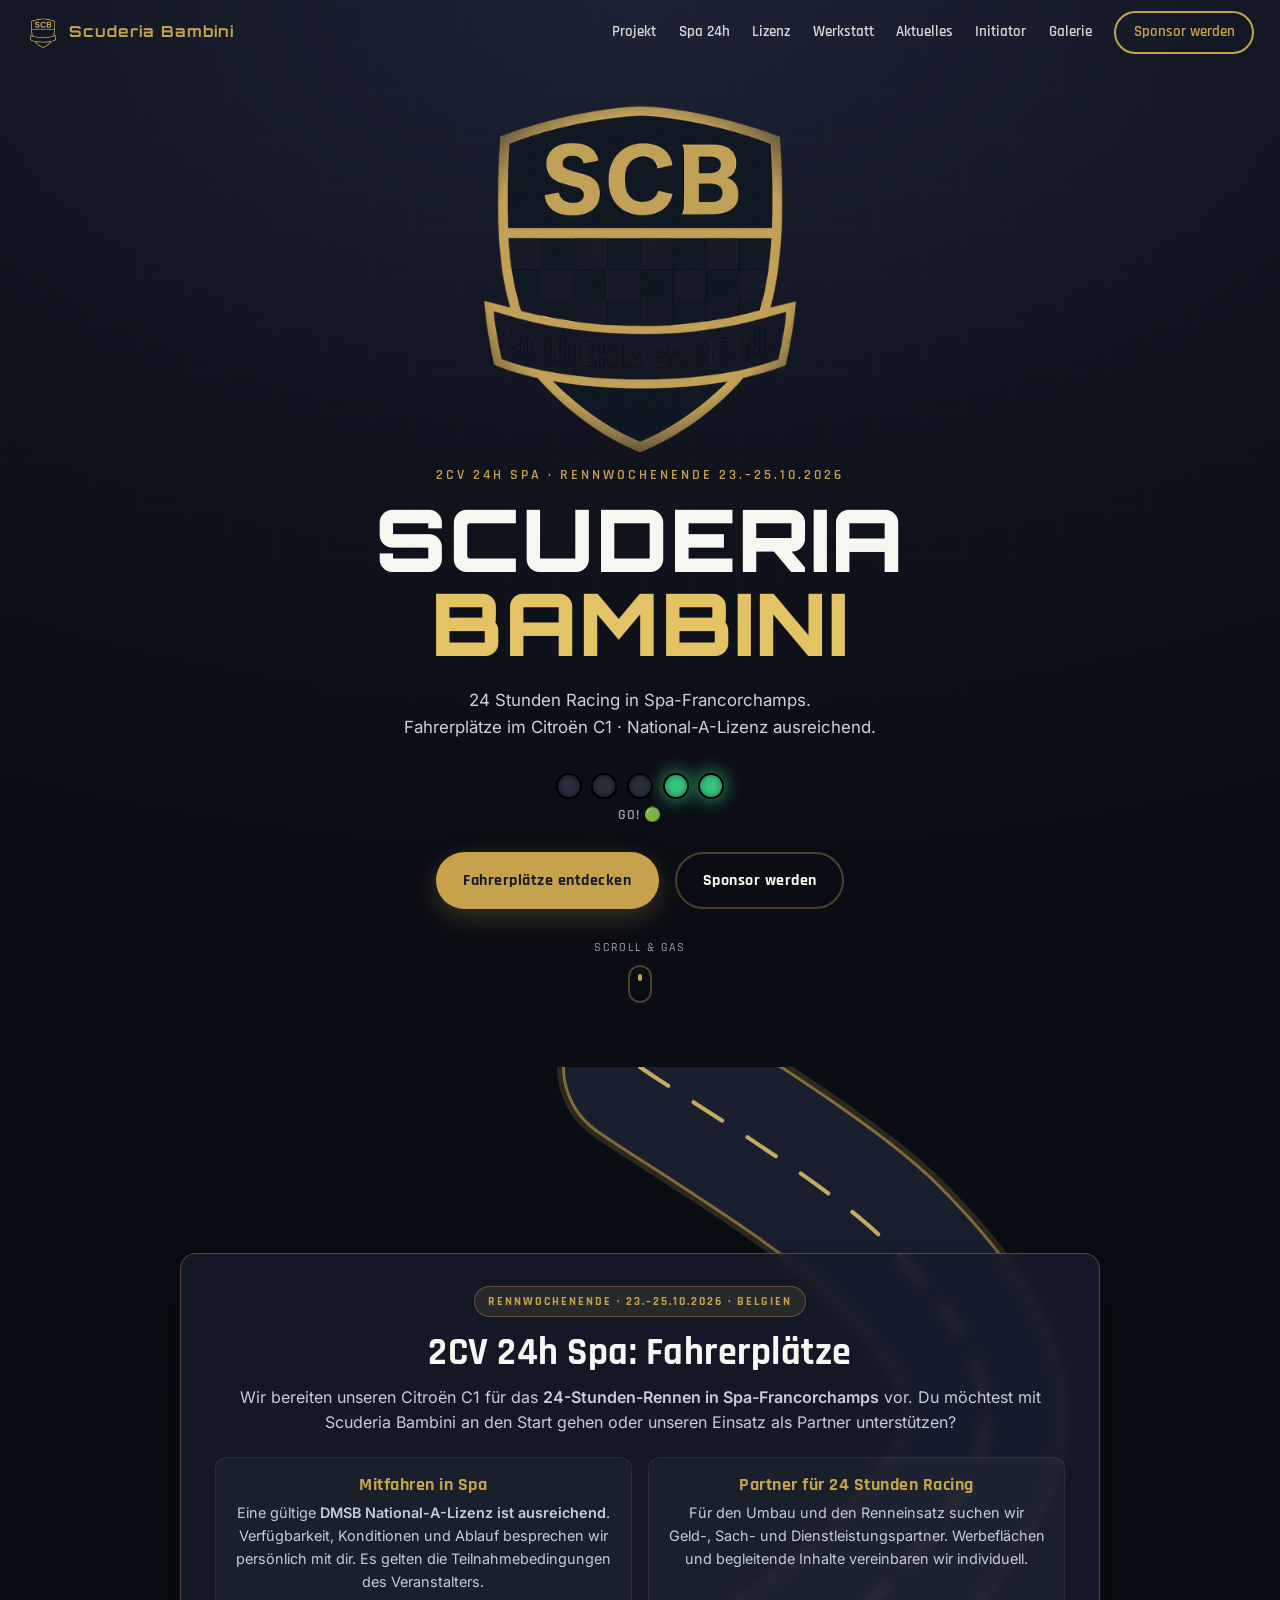
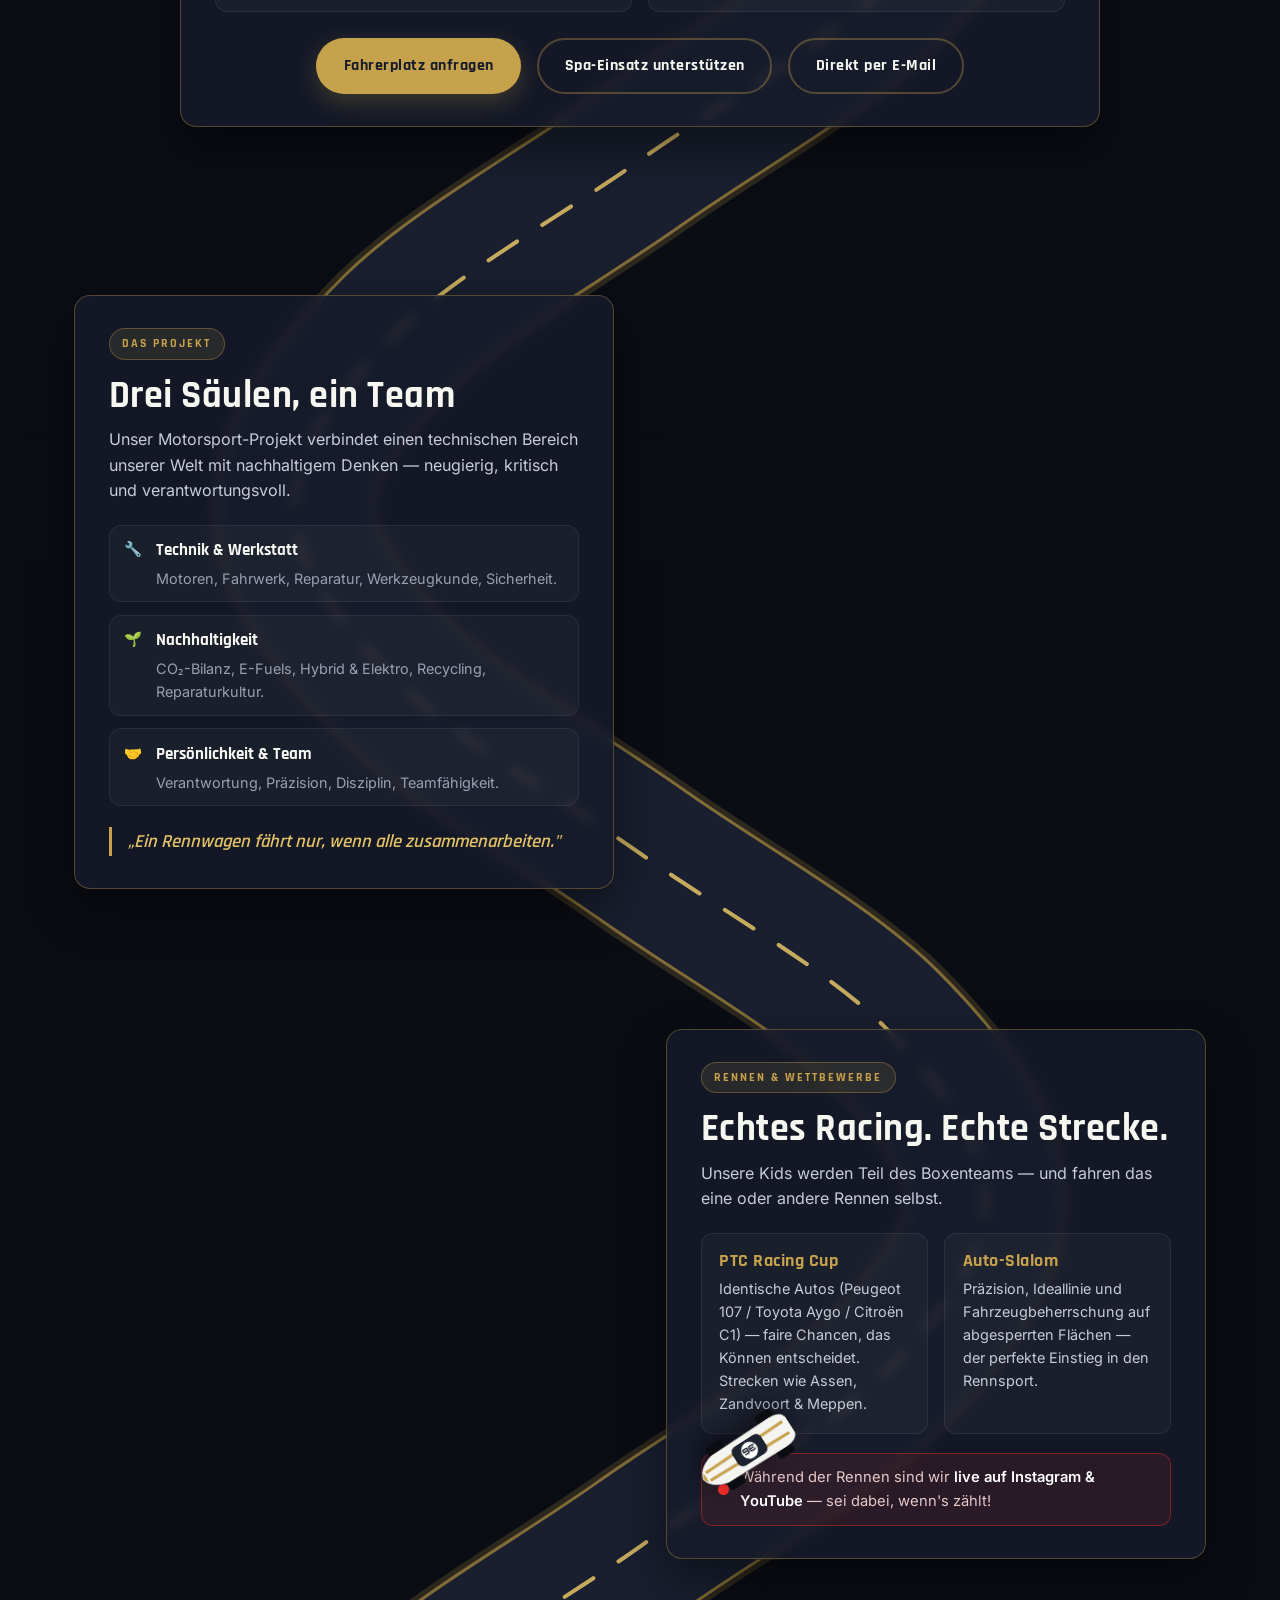
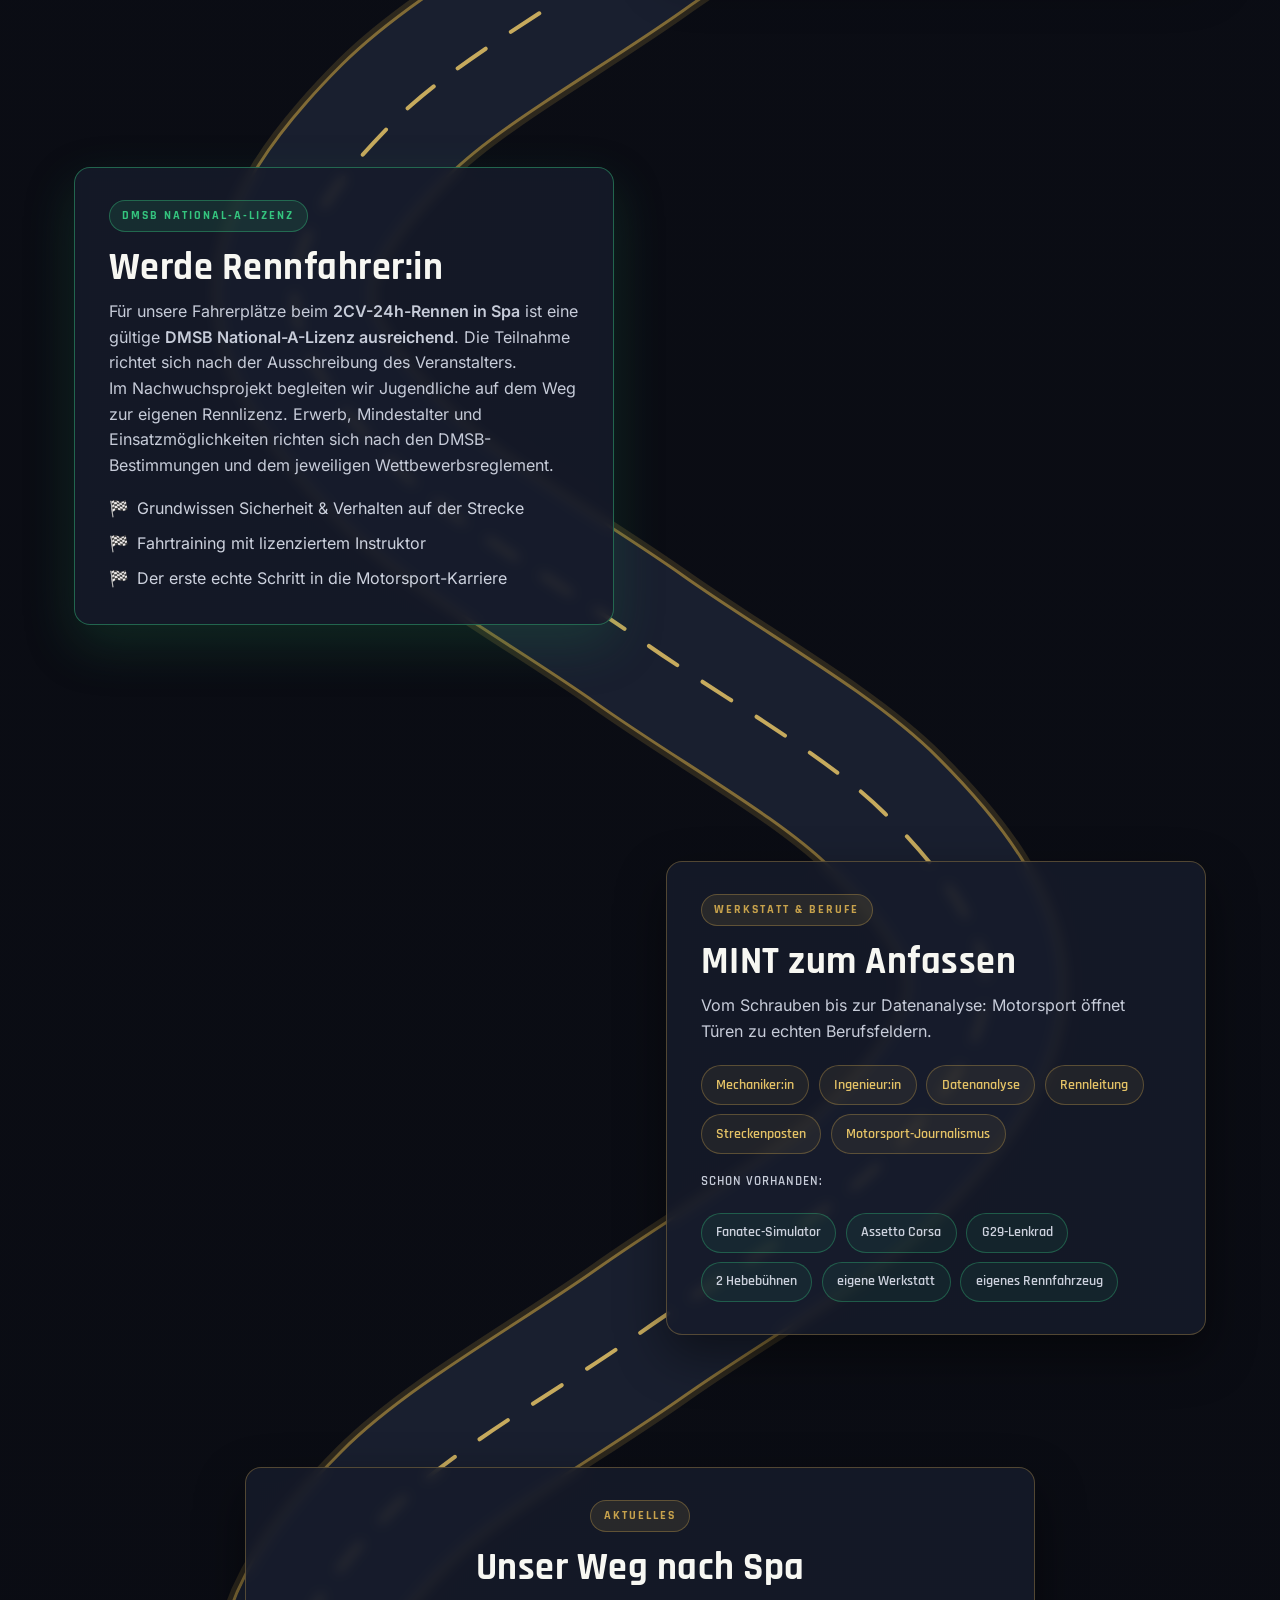
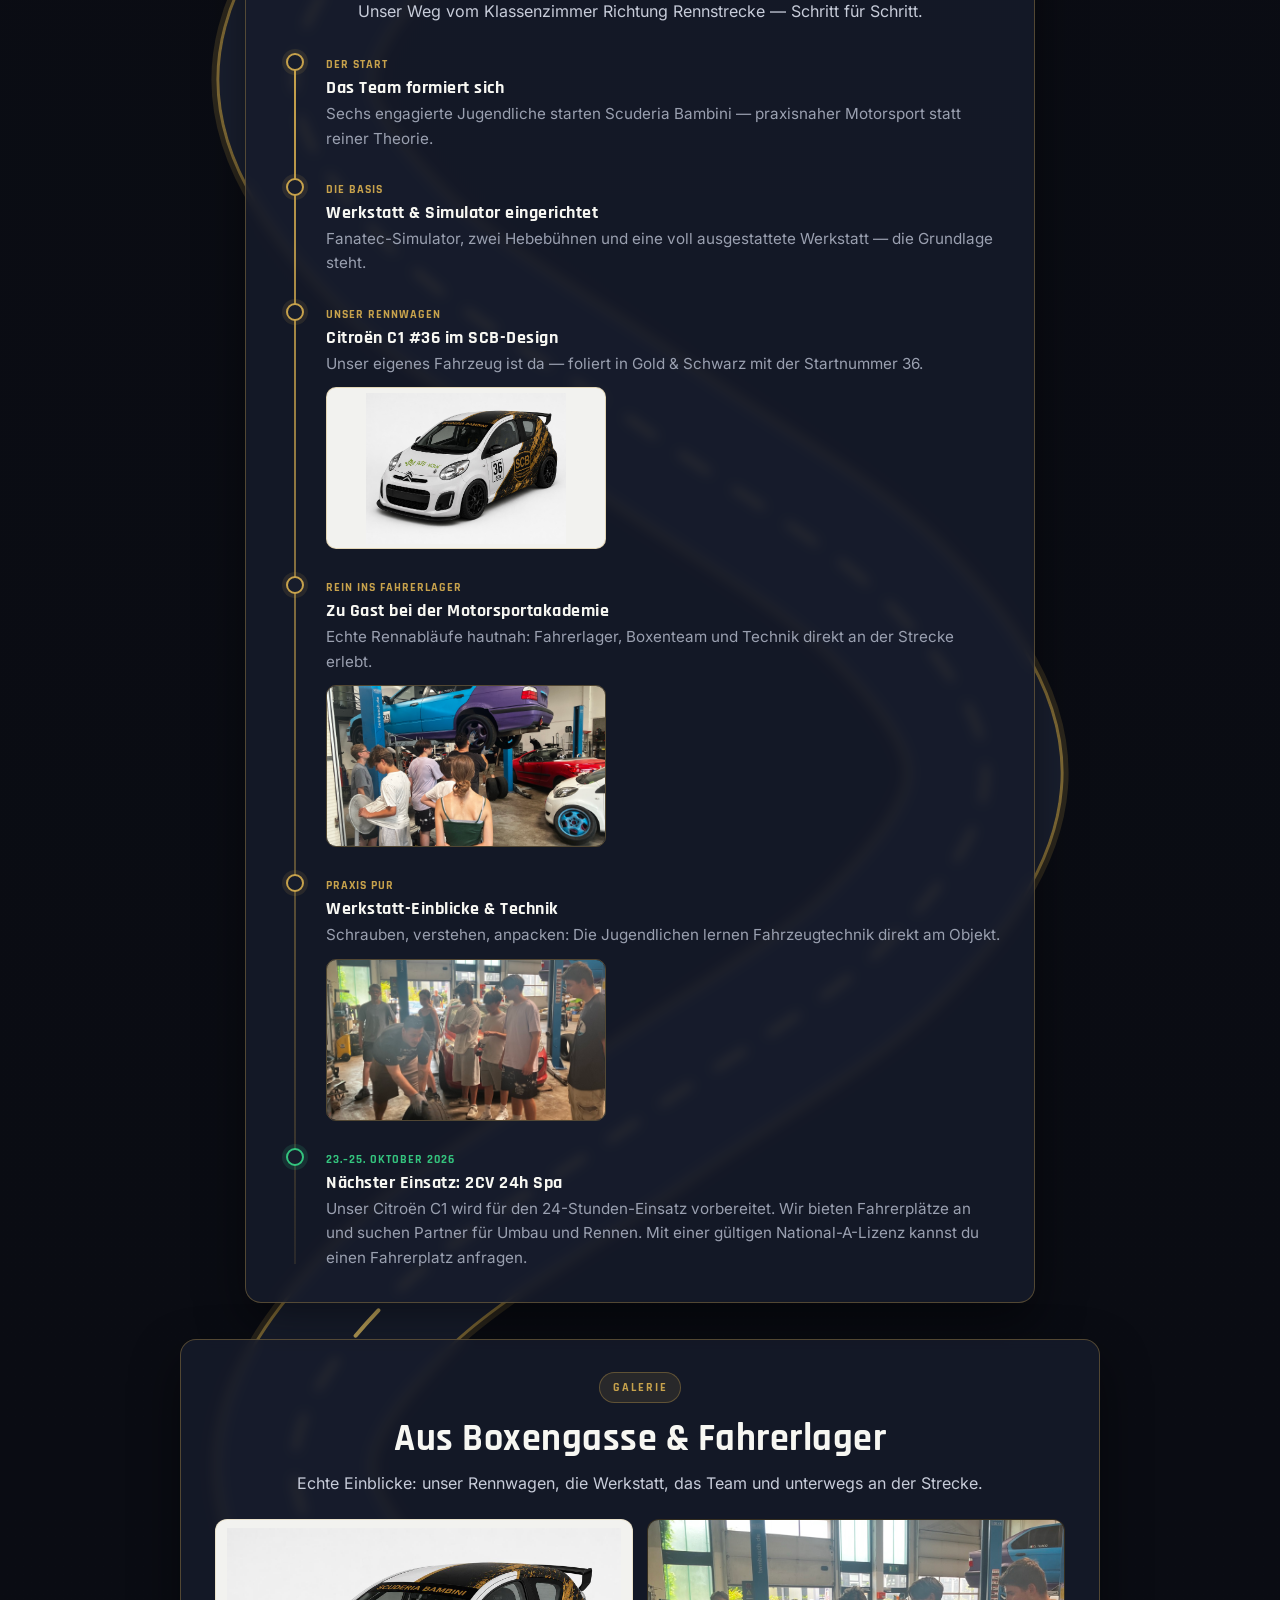
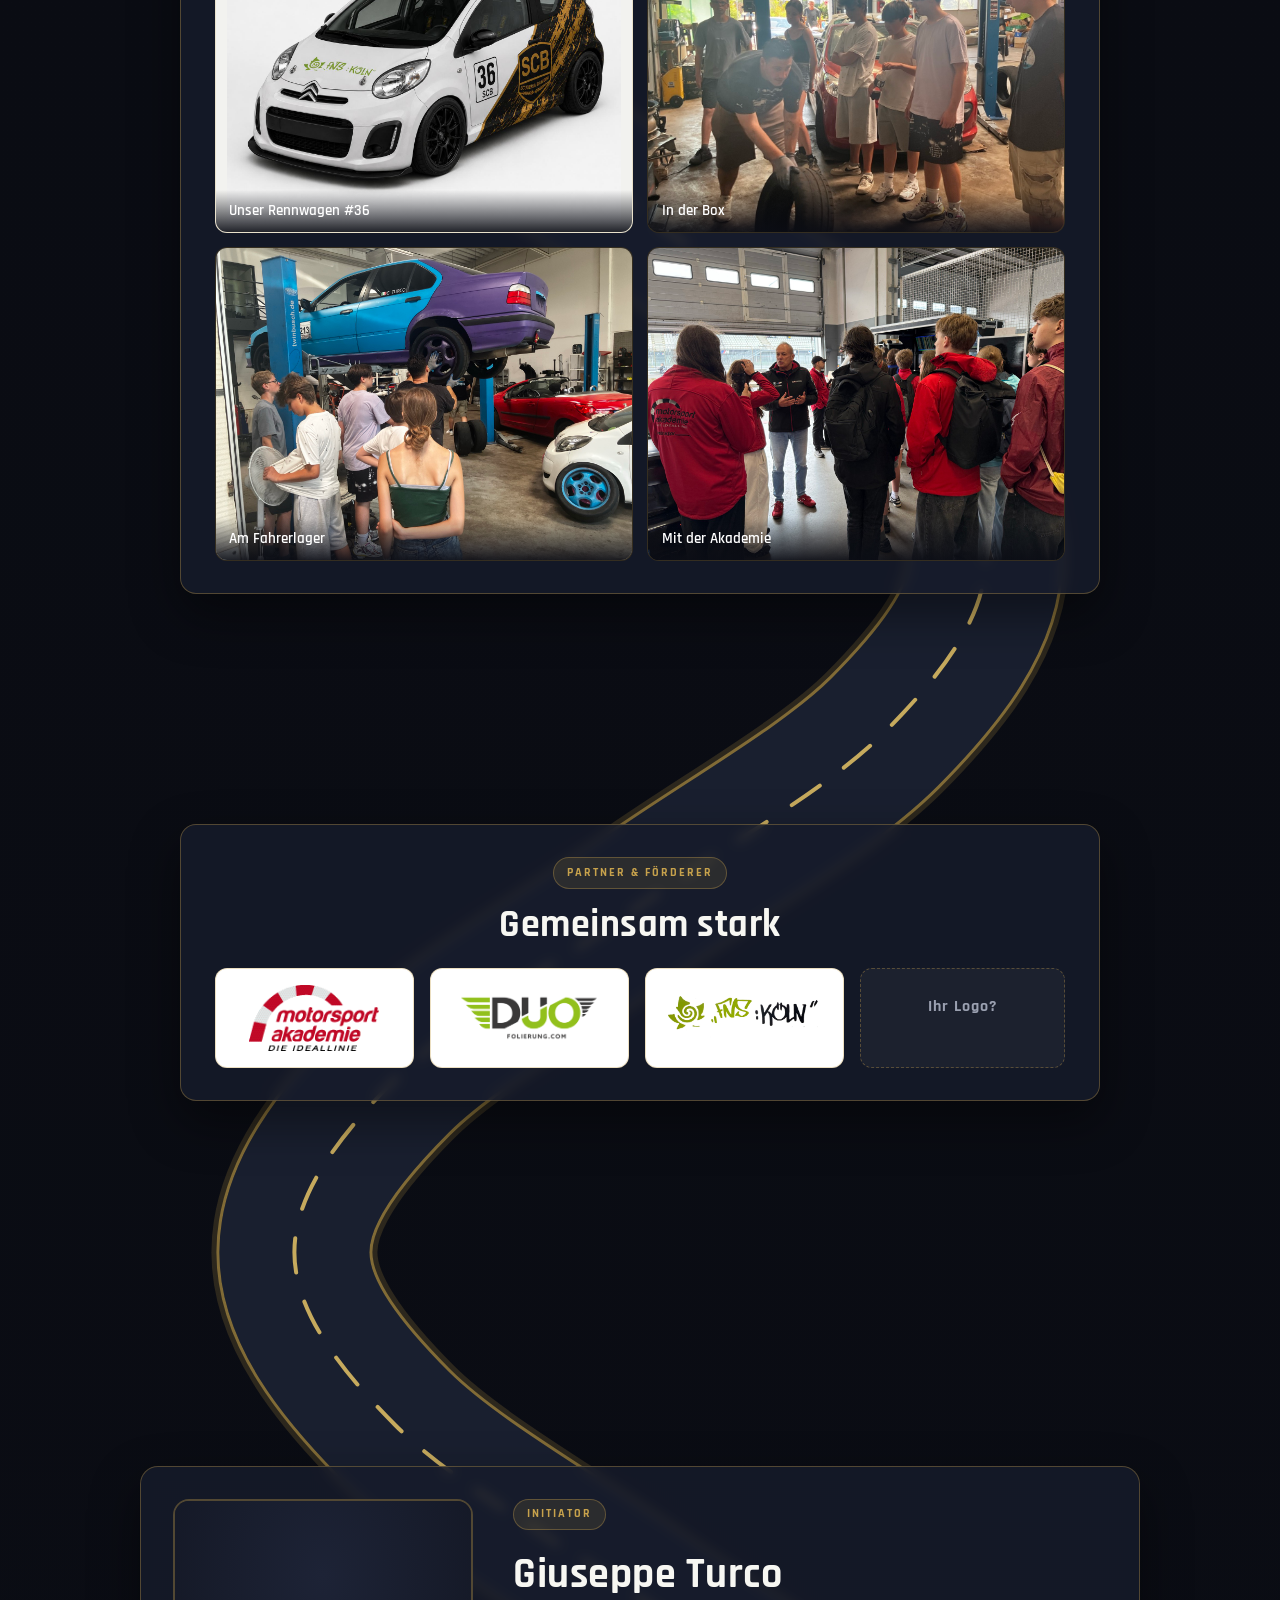
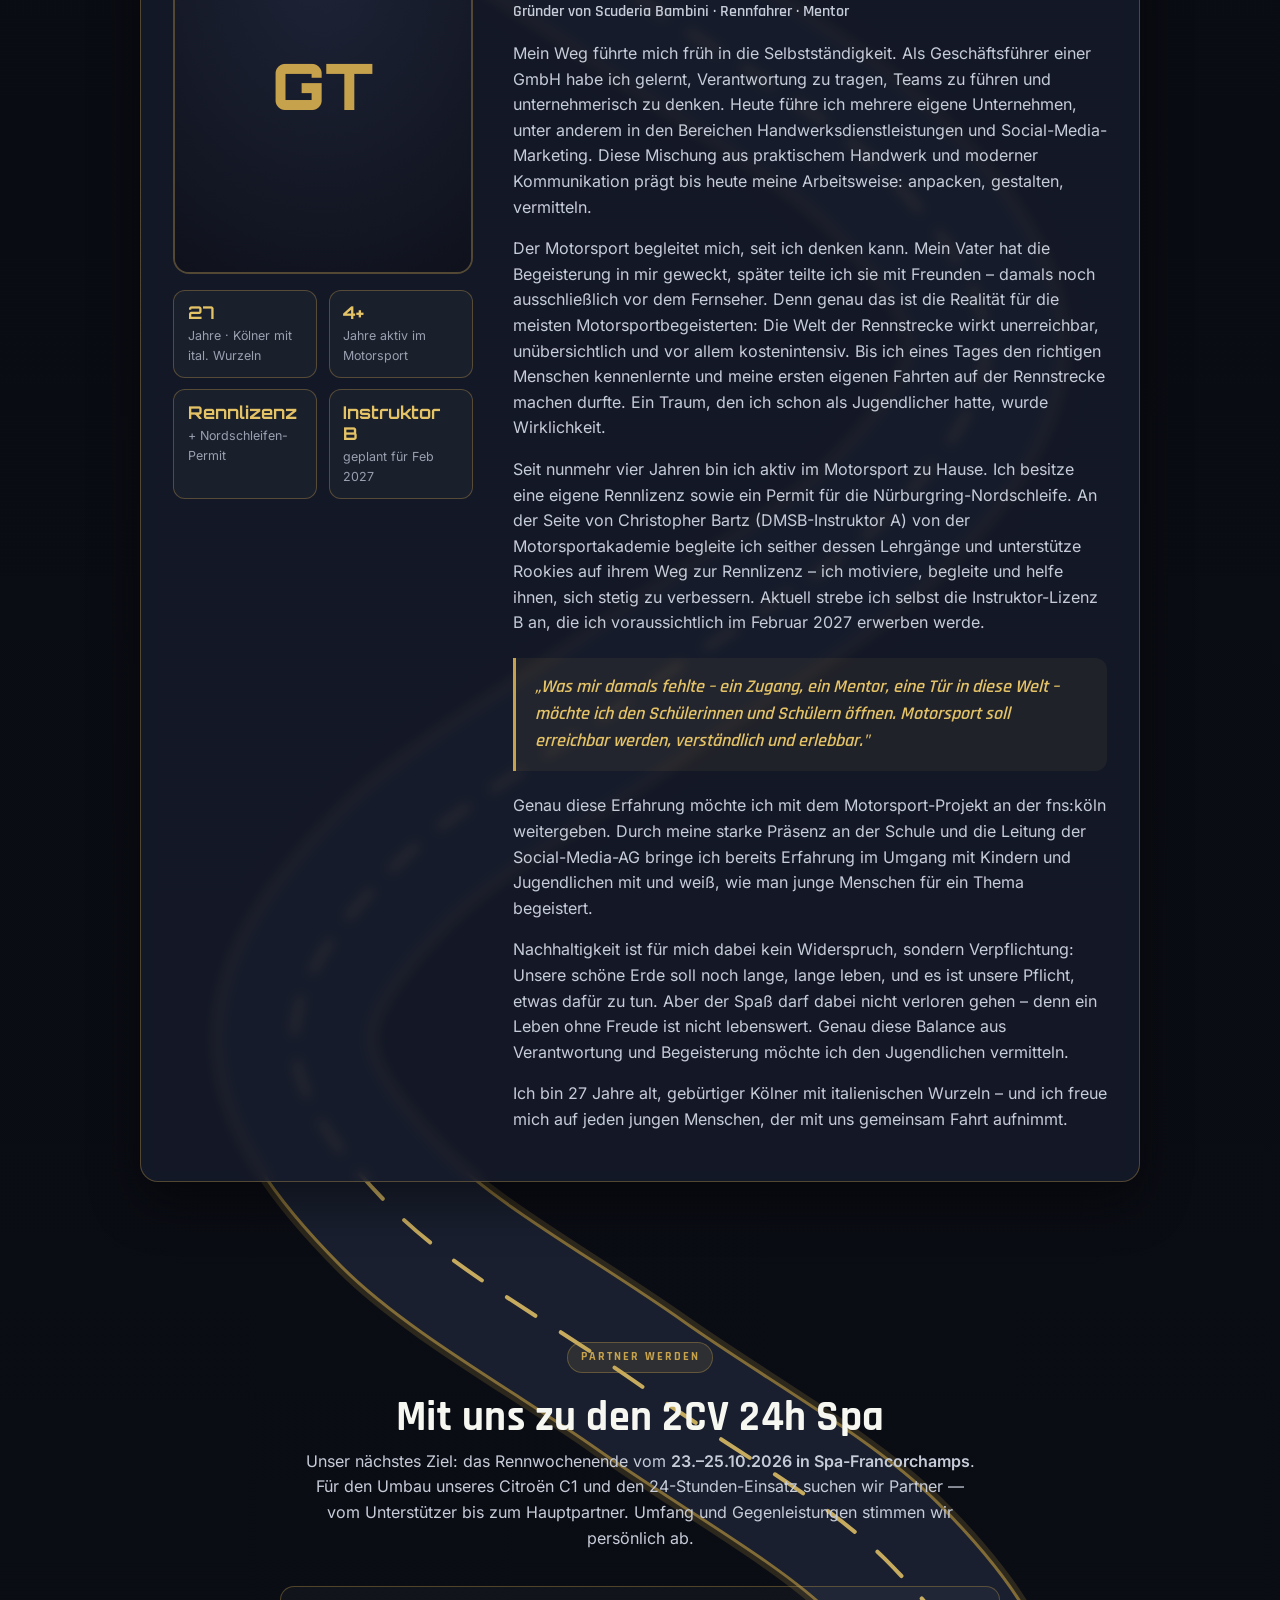
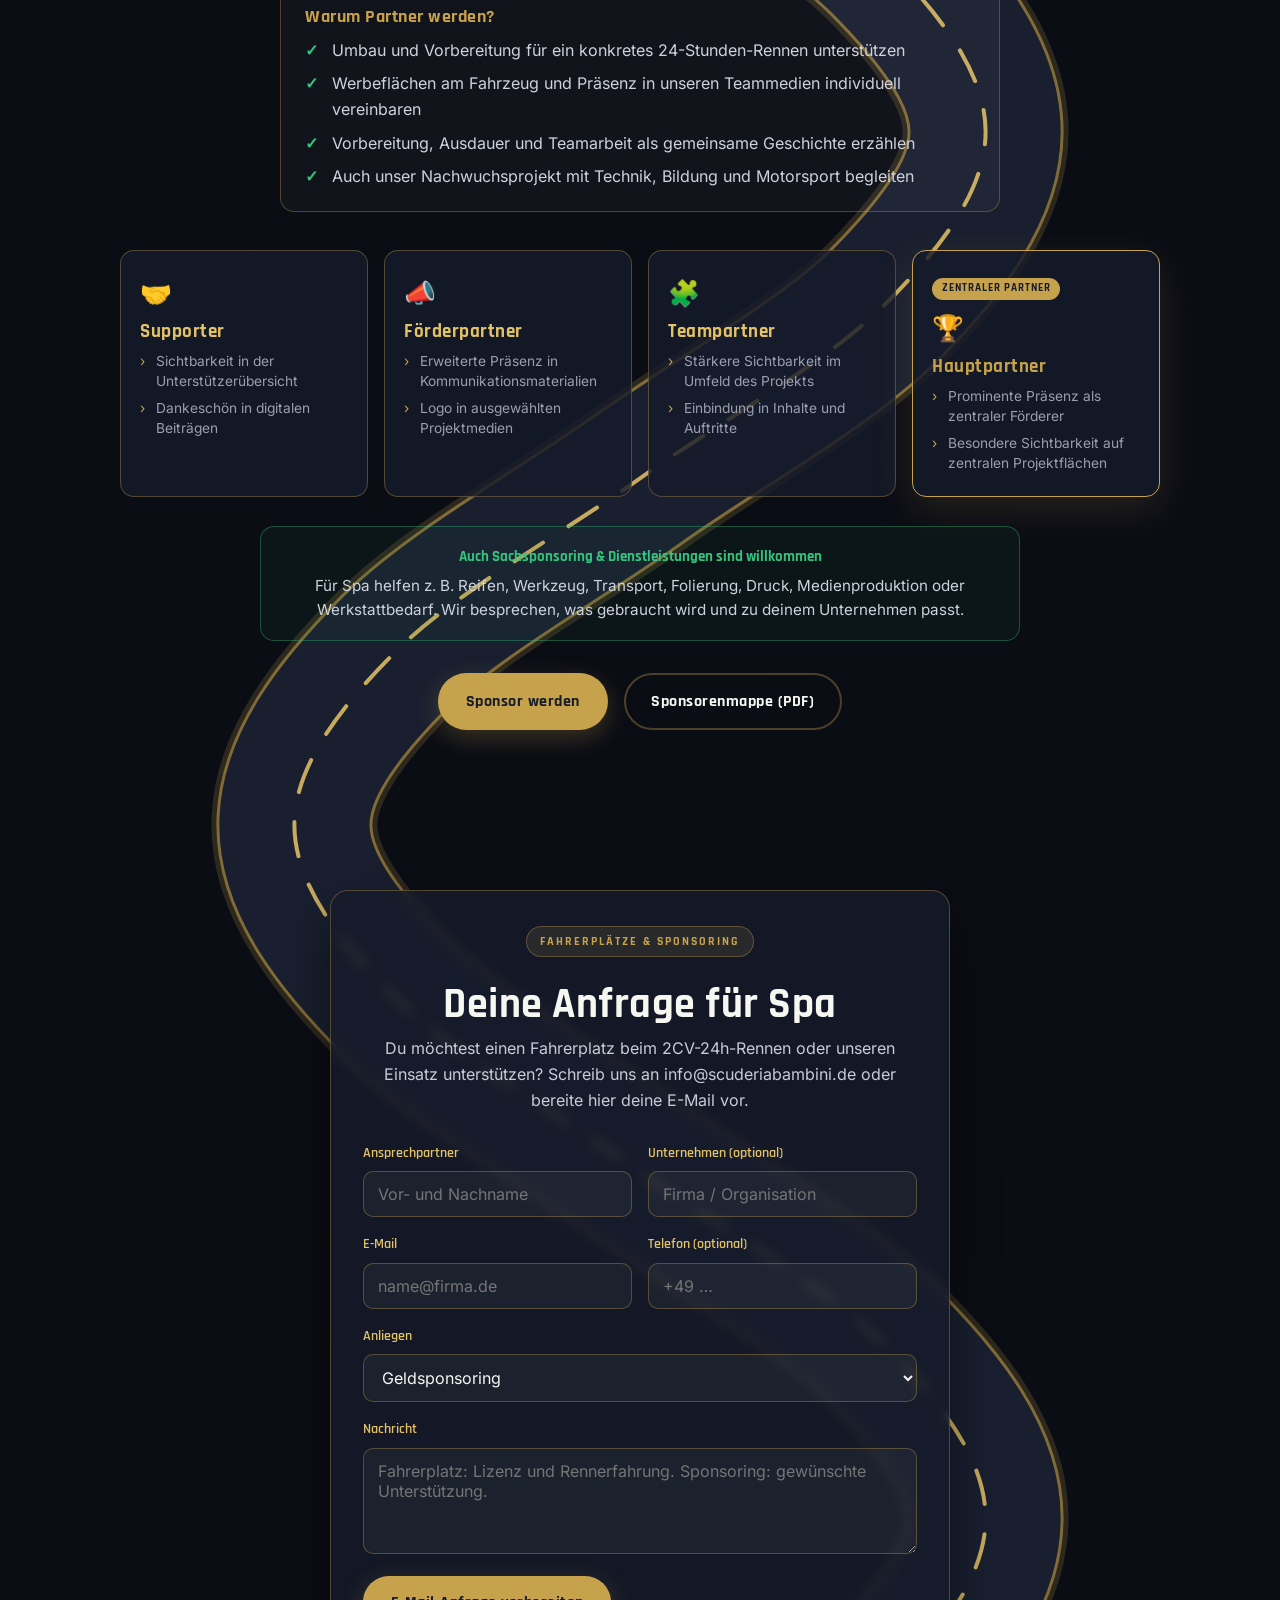
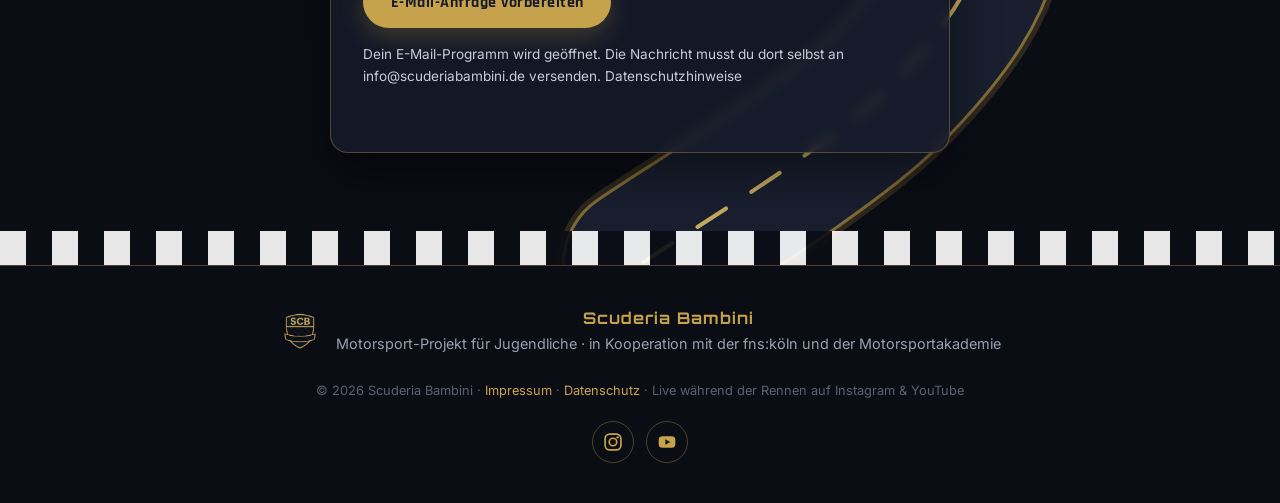
==== commit f59313b8: "Update Spa 24h 2026 driver seats, sponsorship and contact information" ====
--- a/index.html
+++ b/index.html
@@ -3,8 +3,8 @@
 <head>
   <meta charset="UTF-8" />
   <meta name="viewport" content="width=device-width, initial-scale=1.0" />
-  <title>Scuderia Bambini — Motorsport-Projekt für Jugendliche</title>
-  <meta name="description" content="Scuderia Bambini, das Motorsport-Projekt für Jugendliche in Kooperation mit der fns:köln. Echtes Racing: Boxenteam, PTC Racing Cup, Auto-Slalom und die DMSB National A Lizenz." />
+  <title>Scuderia Bambini — 2CV 24h Spa 2026 &amp; Fahrerplätze</title>
+  <meta name="description" content="2CV 24h Spa mit Scuderia Bambini: Rennwochenende vom 23.–25.10.2026, Fahrerplätze im Citroën C1 und Sponsoring. National-A-Lizenz ausreichend. Kontakt: info@scuderiabambini.de." />
   <link rel="stylesheet" href="assets/fonts/fonts.css" />
   <link rel="stylesheet" href="styles.css" />
 </head>
@@ -40,7 +40,7 @@
     </a>
     <nav class="nav__links" aria-label="Hauptnavigation">
       <a href="#projekt">Projekt</a>
-      <a href="#rennen">Rennen</a>
+      <a href="#spa">Spa 24h</a>
       <a href="#lizenz">Lizenz</a>
       <a href="#werkstatt">Werkstatt</a>
       <a href="#aktuelles">Aktuelles</a>
@@ -57,9 +57,9 @@
       <video class="hero__video" id="heroVideo" autoplay muted loop playsinline poster="assets/logo.png">
         <source src="assets/logo-intro.mp4" type="video/mp4" />
       </video>
-      <p class="hero__kicker">Motorsport-Projekt · in Kooperation mit der fns:köln</p>
+      <p class="hero__kicker">2CV 24h Spa · Rennwochenende 23.–25.10.2026</p>
       <h1 class="hero__title">SCUDERIA<br><span class="hero__title--gold">BAMBINI</span></h1>
-      <p class="hero__sub">Junges Rennsport-Team: vom Boxenteam bis ans Steuer.<br>Echtes Racing, Technik zum Anfassen — und die eigene Rennlizenz.</p>
+      <p class="hero__sub">24 Stunden Racing in Spa-Francorchamps.<br>Fahrerplätze im Citroën C1 · National-A-Lizenz ausreichend.</p>
 
       <!-- Ampel -->
       <div class="lights" id="lights" role="img" aria-label="Startampel">
@@ -72,8 +72,8 @@
       <p class="lights__label" id="lightsLabel">Lichter aus … gleich geht's los</p>
 
       <div class="hero__actions">
-        <a href="#sponsoring" class="btn btn--gold">Sponsor werden</a>
-        <a href="#projekt" class="btn btn--ghost">Mehr erfahren</a>
+        <a href="#spa" class="btn btn--gold">Fahrerplätze entdecken</a>
+        <a href="#sponsoring" class="btn btn--ghost">Sponsor werden</a>
       </div>
       <div class="scroll-hint" aria-hidden="true">
         <span>Scroll &amp; Gas</span>
@@ -115,6 +115,30 @@
     <!-- Inhaltsbereiche, die das Auto passiert -->
     <div class="track__content">
 
+      <!-- 2CV 24H SPA / FAHRERPLÄTZE -->
+      <section class="stop stop--full" id="spa">
+        <div class="panel panel--wide">
+          <span class="panel__tag">Rennwochenende · 23.–25.10.2026 · Belgien</span>
+          <h2>2CV 24h Spa: Fahrerplätze</h2>
+          <p>Wir bereiten unseren Citroën C1 für das <strong>24-Stunden-Rennen in Spa-Francorchamps</strong> vor. Du möchtest mit Scuderia Bambini an den Start gehen oder unseren Einsatz als Partner unterstützen?</p>
+          <div class="cards">
+            <div class="mini">
+              <h3>Mitfahren in Spa</h3>
+              <p>Eine gültige <strong>DMSB National-A-Lizenz ist ausreichend</strong>. Verfügbarkeit, Konditionen und Ablauf besprechen wir persönlich mit dir. Es gelten die Teilnahmebedingungen des Veranstalters.</p>
+            </div>
+            <div class="mini">
+              <h3>Partner für 24 Stunden Racing</h3>
+              <p>Für den Umbau und den Renneinsatz suchen wir Geld-, Sach- und Dienstleistungspartner. Werbeflächen und begleitende Inhalte vereinbaren wir individuell.</p>
+            </div>
+          </div>
+          <div class="hero__actions">
+            <a href="#kontakt" class="btn btn--gold" data-inquiry="Fahrerplatz – 2CV 24h Spa 2026">Fahrerplatz anfragen</a>
+            <a href="#sponsoring" class="btn btn--ghost">Spa-Einsatz unterstützen</a>
+            <a href="mailto:info@scuderiabambini.de?subject=Fahrerplatz-Anfrage%20%E2%80%93%202CV%2024h%20Spa%202026" class="btn btn--ghost">Direkt per E-Mail</a>
+          </div>
+        </div>
+      </section>
+
       <!-- PROJEKT -->
       <section class="stop stop--left" id="projekt">
         <div class="panel">
@@ -156,9 +180,10 @@
       <!-- LIZENZ -->
       <section class="stop stop--left" id="lizenz">
         <div class="panel panel--accent">
-          <span class="panel__tag panel__tag--green">DMSB National A Lizenz</span>
+          <span class="panel__tag panel__tag--green">DMSB National-A-Lizenz</span>
           <h2>Werde Rennfahrer:in</h2>
-          <p>Bei uns können Jugendliche ihre offizielle <strong>DMSB National A Lizenz</strong> machen — der Einstieg in den nationalen Automobilsport ist ab 15 Jahren möglich.</p>
+          <p>Für unsere Fahrerplätze beim <strong>2CV-24h-Rennen in Spa</strong> ist eine gültige <strong>DMSB National-A-Lizenz ausreichend</strong>. Die Teilnahme richtet sich nach der Ausschreibung des Veranstalters.</p>
+          <p>Im Nachwuchsprojekt begleiten wir Jugendliche auf dem Weg zur eigenen Rennlizenz. Erwerb, Mindestalter und Einsatzmöglichkeiten richten sich nach den DMSB-Bestimmungen und dem jeweiligen Wettbewerbsreglement.</p>
           <ul class="ticks">
             <li>Grundwissen Sicherheit &amp; Verhalten auf der Strecke</li>
             <li>Fahrtraining mit lizenziertem Instruktor</li>
@@ -188,7 +213,7 @@
       <section class="stop stop--full" id="aktuelles">
         <div class="panel panel--wide">
           <span class="panel__tag">Aktuelles</span>
-          <h2>Was bisher geschah</h2>
+          <h2>Unser Weg nach Spa</h2>
           <p>Unser Weg vom Klassenzimmer Richtung Rennstrecke — Schritt für Schritt.</p>
           <ol class="timeline">
             <li class="tl">
@@ -237,9 +262,9 @@
             <li class="tl tl--next">
               <div class="tl__dot"></div>
               <div class="tl__body">
-                <span class="tl__date">Als Nächstes</span>
-                <h3>PTC Cup, Slalom &amp; DMSB A-Lizenz</h3>
-                <p>Die nächsten Ziele: erste Rennen im PTC Racing Cup, Auto-Slalom und der Weg zur eigenen Rennlizenz.</p>
+                <span class="tl__date">23.–25. Oktober 2026</span>
+                <h3>Nächster Einsatz: 2CV 24h Spa</h3>
+                <p>Unser Citroën C1 wird für den 24-Stunden-Einsatz vorbereitet. Wir bieten Fahrerplätze an und suchen Partner für Umbau und Rennen. Mit einer gültigen National-A-Lizenz kannst du einen Fahrerplatz anfragen.</p>
               </div>
             </li>
           </ol>
@@ -325,16 +350,16 @@
   <section class="sponsoring" id="sponsoring">
     <div class="sponsoring__inner">
       <span class="panel__tag">Partner werden</span>
-      <h2>Partnerschaftsmöglichkeiten</h2>
-      <p class="sponsoring__lead">Jedes Unternehmen kann auf seine Weise Teil der Scuderia Bambini werden — vom Unterstützer bis zum Hauptpartner. Individuelle Modelle sind jederzeit möglich.</p>
+      <h2>Mit uns zu den 2CV 24h Spa</h2>
+      <p class="sponsoring__lead">Unser nächstes Ziel: das Rennwochenende vom <strong>23.–25.10.2026 in Spa-Francorchamps</strong>. Für den Umbau unseres Citroën C1 und den 24-Stunden-Einsatz suchen wir Partner — vom Unterstützer bis zum Hauptpartner. Umfang und Gegenleistungen stimmen wir persönlich ab.</p>
 
       <div class="why">
         <h3>Warum Partner werden?</h3>
         <ul class="why__list">
-          <li>Sichtbarkeit in einem emotionalen Nachwuchsprojekt</li>
-          <li>Positives Image durch Jugendförderung und Praxisbildung</li>
-          <li>Glaubwürdige Verbindung von Technik, Bildung und Motorsport</li>
-          <li>Teil einer starken, medienwirksamen Entwicklung werden</li>
+          <li>Umbau und Vorbereitung für ein konkretes 24-Stunden-Rennen unterstützen</li>
+          <li>Werbeflächen am Fahrzeug und Präsenz in unseren Teammedien individuell vereinbaren</li>
+          <li>Vorbereitung, Ausdauer und Teamarbeit als gemeinsame Geschichte erzählen</li>
+          <li>Auch unser Nachwuchsprojekt mit Technik, Bildung und Motorsport begleiten</li>
         </ul>
       </div>
 
@@ -375,12 +400,12 @@
       </div>
 
       <div class="sponsoring__note">
-        <strong>Auch Sachspenden &amp; Dienstleistungen sind willkommen</strong>
-        z. B. Reifen, Werkzeug, Transport, Folierung, Druck, Medienproduktion oder Werkstattbedarf. Individuelle Pakete jederzeit möglich.
+        <strong>Auch Sachsponsoring &amp; Dienstleistungen sind willkommen</strong>
+        Für Spa helfen z. B. Reifen, Werkzeug, Transport, Folierung, Druck, Medienproduktion oder Werkstattbedarf. Wir besprechen, was gebraucht wird und zu deinem Unternehmen passt.
       </div>
 
       <div class="sponsoring__cta">
-        <a href="#kontakt" class="btn btn--gold">Sponsor werden</a>
+        <a href="#kontakt" class="btn btn--gold" data-inquiry="Geldsponsoring">Sponsor werden</a>
         <a href="assets/scuderia-bambini-sponsorenmappe.pdf" class="btn btn--ghost" target="_blank" rel="noopener">Sponsorenmappe (PDF)</a>
       </div>
     </div>
@@ -389,29 +414,30 @@
   <!-- ============ KONTAKT ============ -->
   <section class="contact" id="kontakt">
     <div class="contact__inner">
-      <span class="panel__tag">Sponsoren &amp; Partner</span>
-      <h2>Werde Sponsor von Scuderia Bambini</h2>
-      <p>Unterstütze junge Talente auf ihrem Weg in den Rennsport — als Geld-, Sach- oder Medienpartner. Erzähl uns kurz von dir, wir melden uns. 🏁</p>
-      <form class="form" id="contactForm" novalidate>
+      <span class="panel__tag">Fahrerplätze &amp; Sponsoring</span>
+      <h2>Deine Anfrage für Spa</h2>
+      <p>Du möchtest einen Fahrerplatz beim 2CV-24h-Rennen oder unseren Einsatz unterstützen? Schreib uns an <a href="mailto:info@scuderiabambini.de">info@scuderiabambini.de</a> oder bereite hier deine E-Mail vor.</p>
+      <form class="form" id="contactForm" action="mailto:info@scuderiabambini.de" method="post" enctype="text/plain" novalidate>
         <div class="form__row">
           <label>Ansprechpartner<input type="text" name="name" required placeholder="Vor- und Nachname" /></label>
-          <label>Unternehmen<input type="text" name="firma" placeholder="Firma / Organisation" /></label>
+          <label>Unternehmen (optional)<input type="text" name="firma" placeholder="Firma / Organisation" /></label>
         </div>
         <div class="form__row">
           <label>E-Mail<input type="email" name="email" required placeholder="name@firma.de" /></label>
           <label>Telefon (optional)<input type="tel" name="telefon" placeholder="+49 …" /></label>
         </div>
-        <label>Art der Unterstützung
+        <label>Anliegen
           <select name="thema">
-            <option>Geldsponsoring</option>
+            <option>Fahrerplatz – 2CV 24h Spa 2026</option>
+            <option selected>Geldsponsoring</option>
             <option>Sachsponsoring / Material</option>
             <option>Medien- / Kooperationspartner</option>
             <option>Sonstiges</option>
           </select>
         </label>
-        <label>Nachricht<textarea name="nachricht" rows="4" placeholder="Wie möchtest du Scuderia Bambini unterstützen?"></textarea></label>
-        <button type="submit" class="btn btn--gold">Sponsoring-Anfrage senden</button>
-        <p class="form__note" id="formNote">Deine Anfrage geht an info@scuderiabambini.de.</p>
+        <label>Nachricht<textarea name="nachricht" rows="4" placeholder="Fahrerplatz: Lizenz und Rennerfahrung. Sponsoring: gewünschte Unterstützung."></textarea></label>
+        <button type="submit" class="btn btn--gold">E-Mail-Anfrage vorbereiten</button>
+        <p class="form__note" id="formNote" role="status" aria-live="polite">Dein E-Mail-Programm wird geöffnet. Die Nachricht musst du dort selbst an info@scuderiabambini.de versenden. <a href="datenschutz.html">Datenschutzhinweise</a></p>
       </form>
     </div>
   </section>
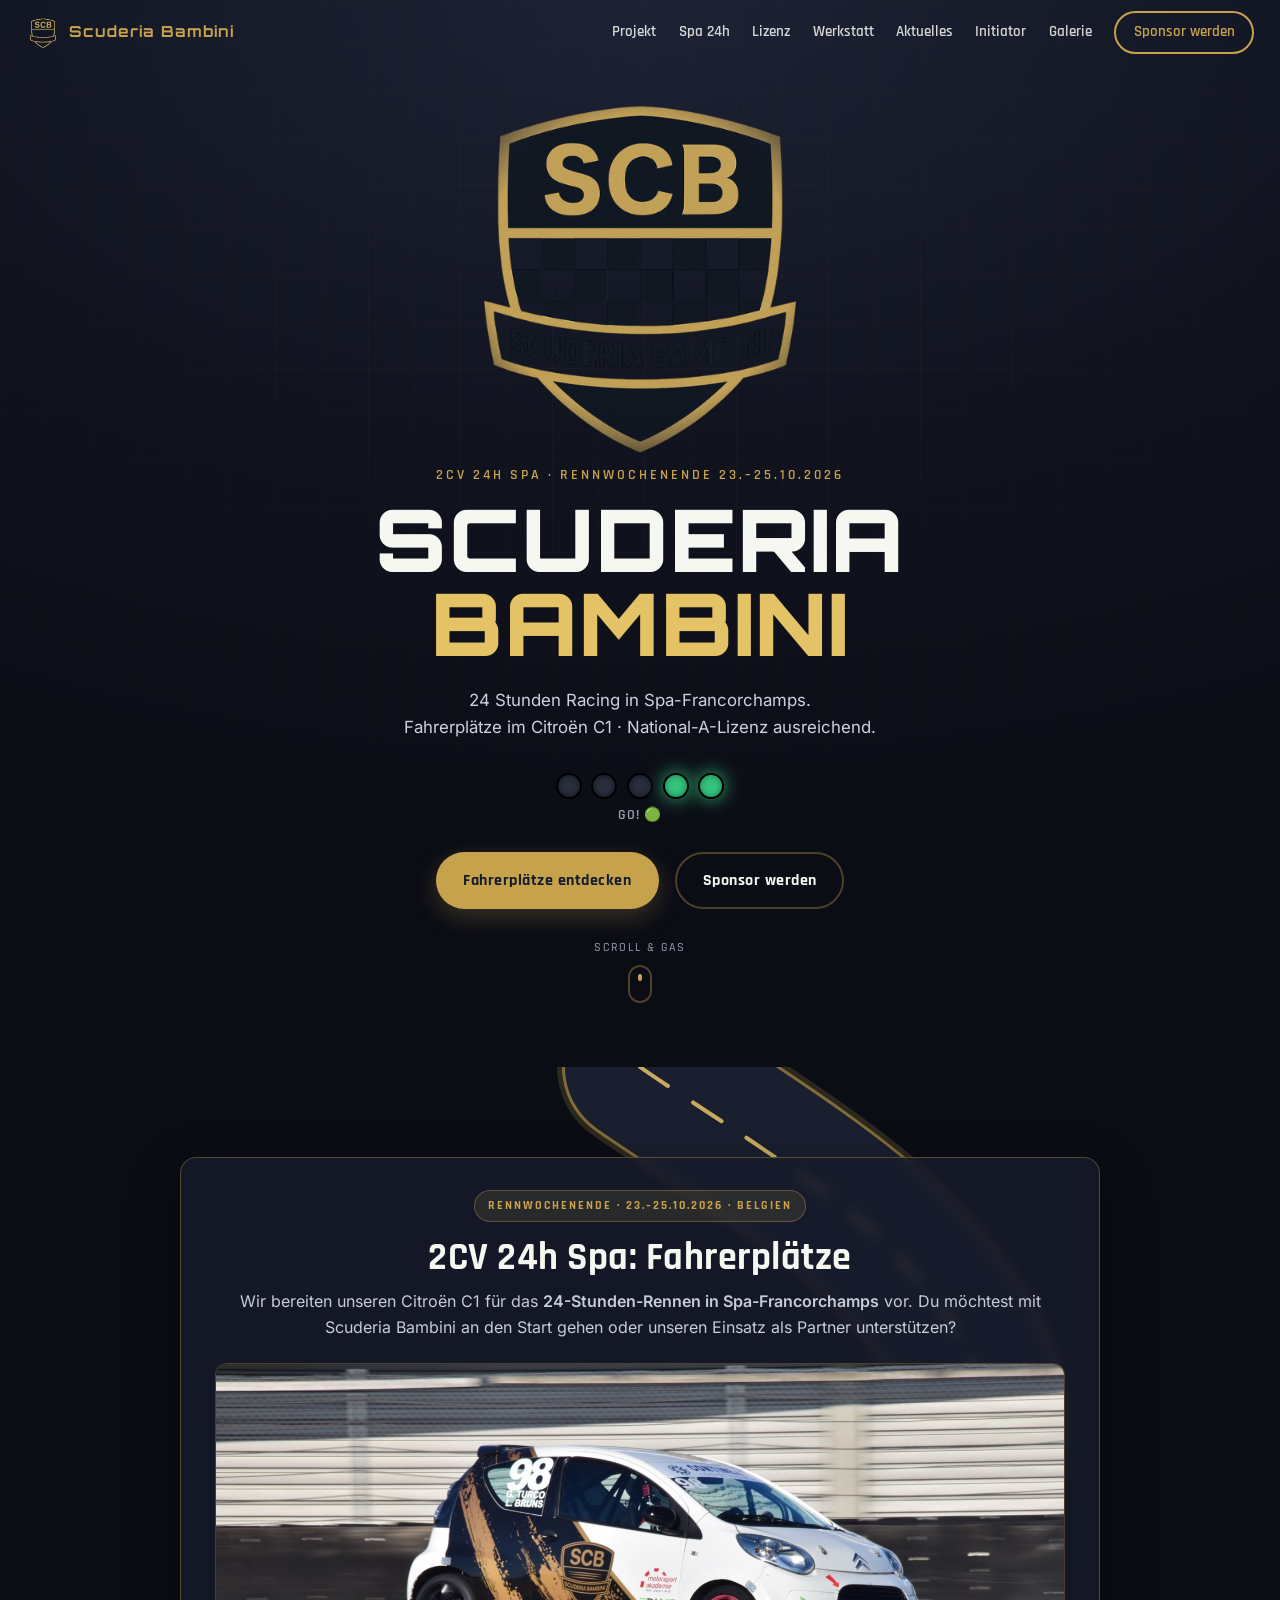
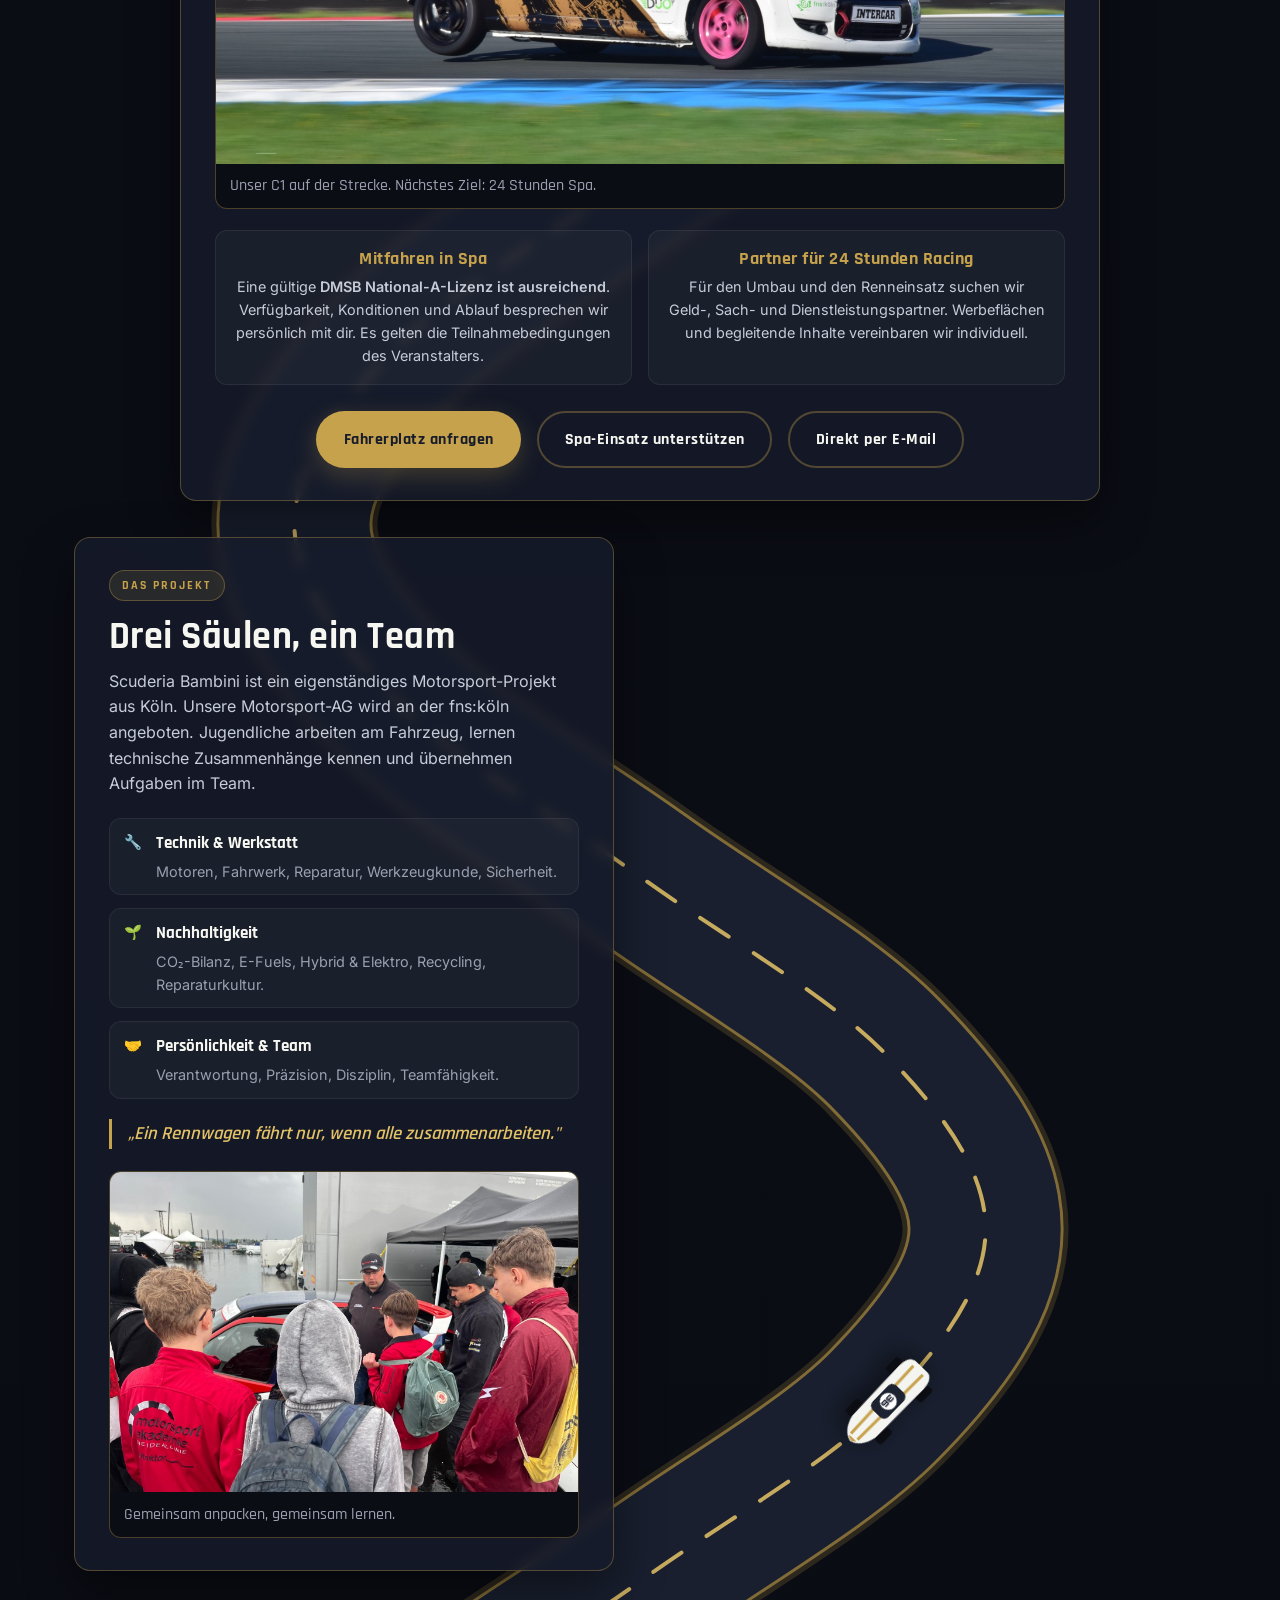
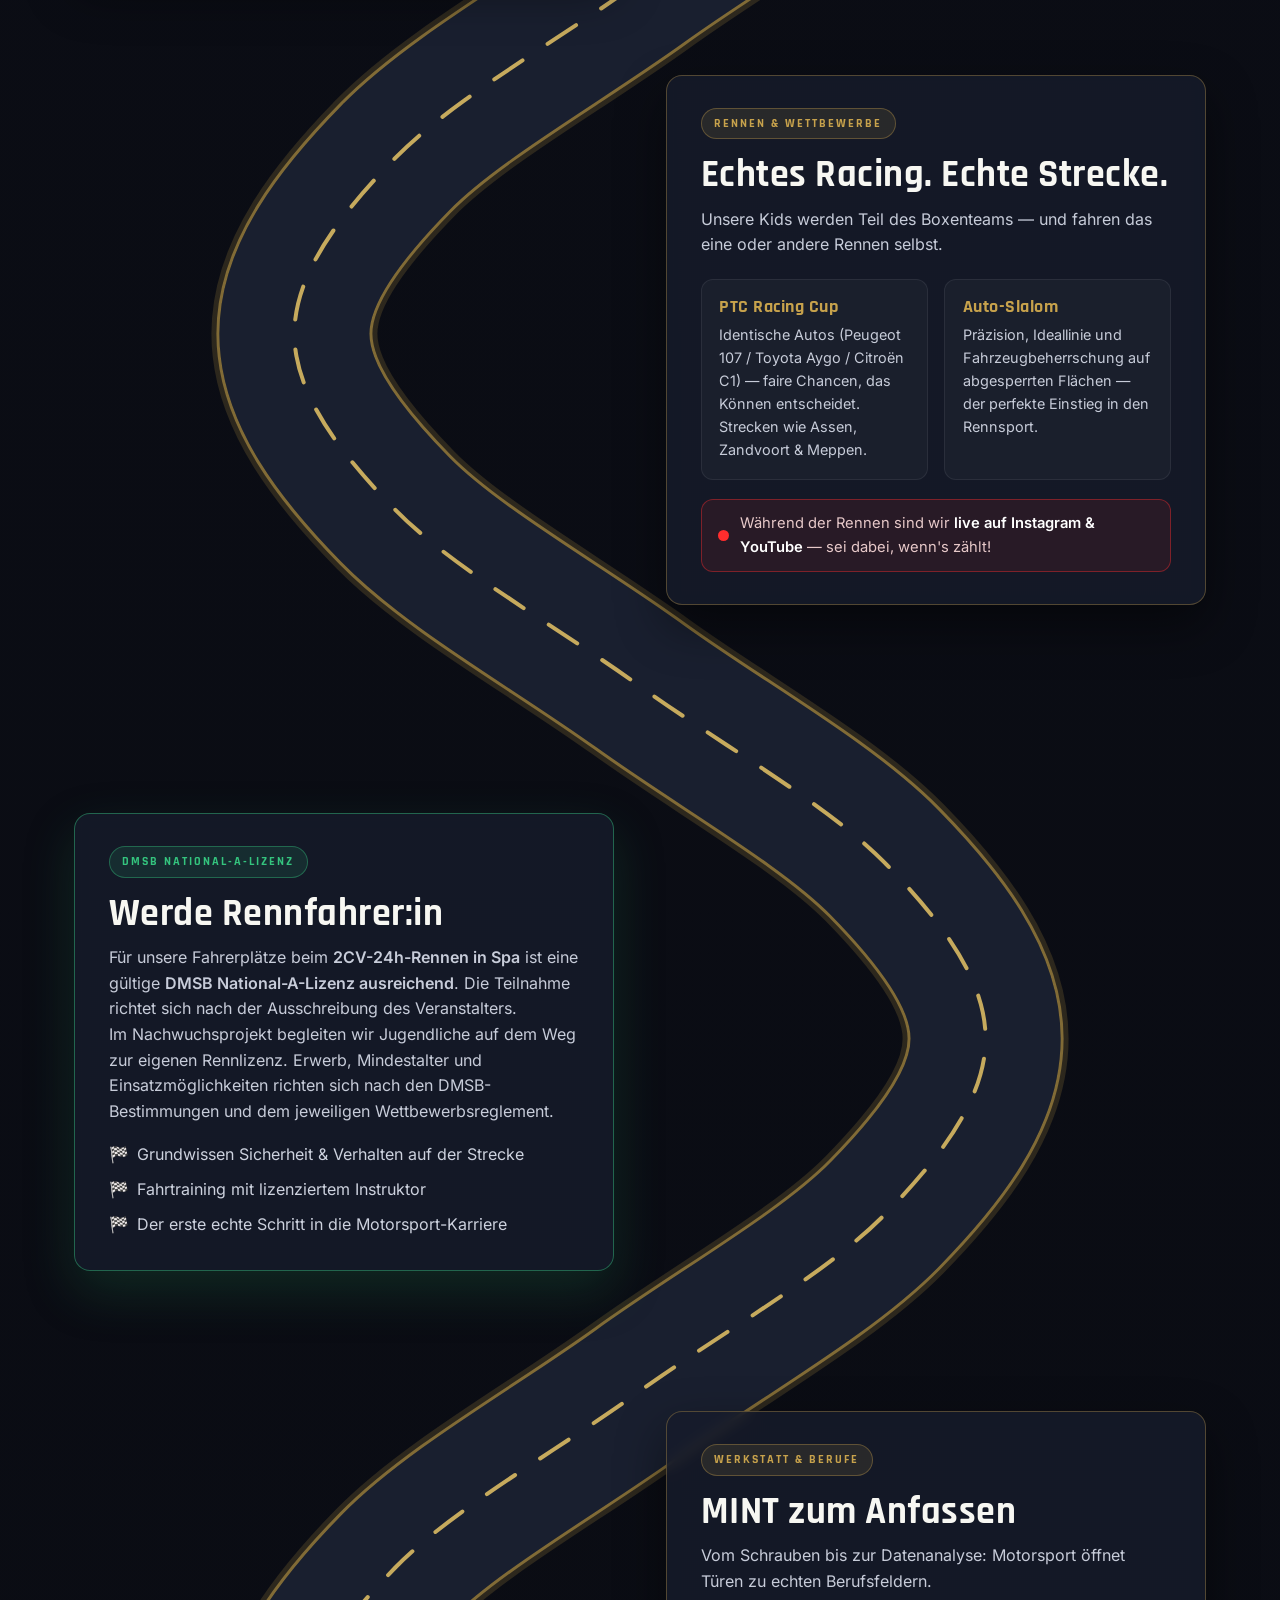
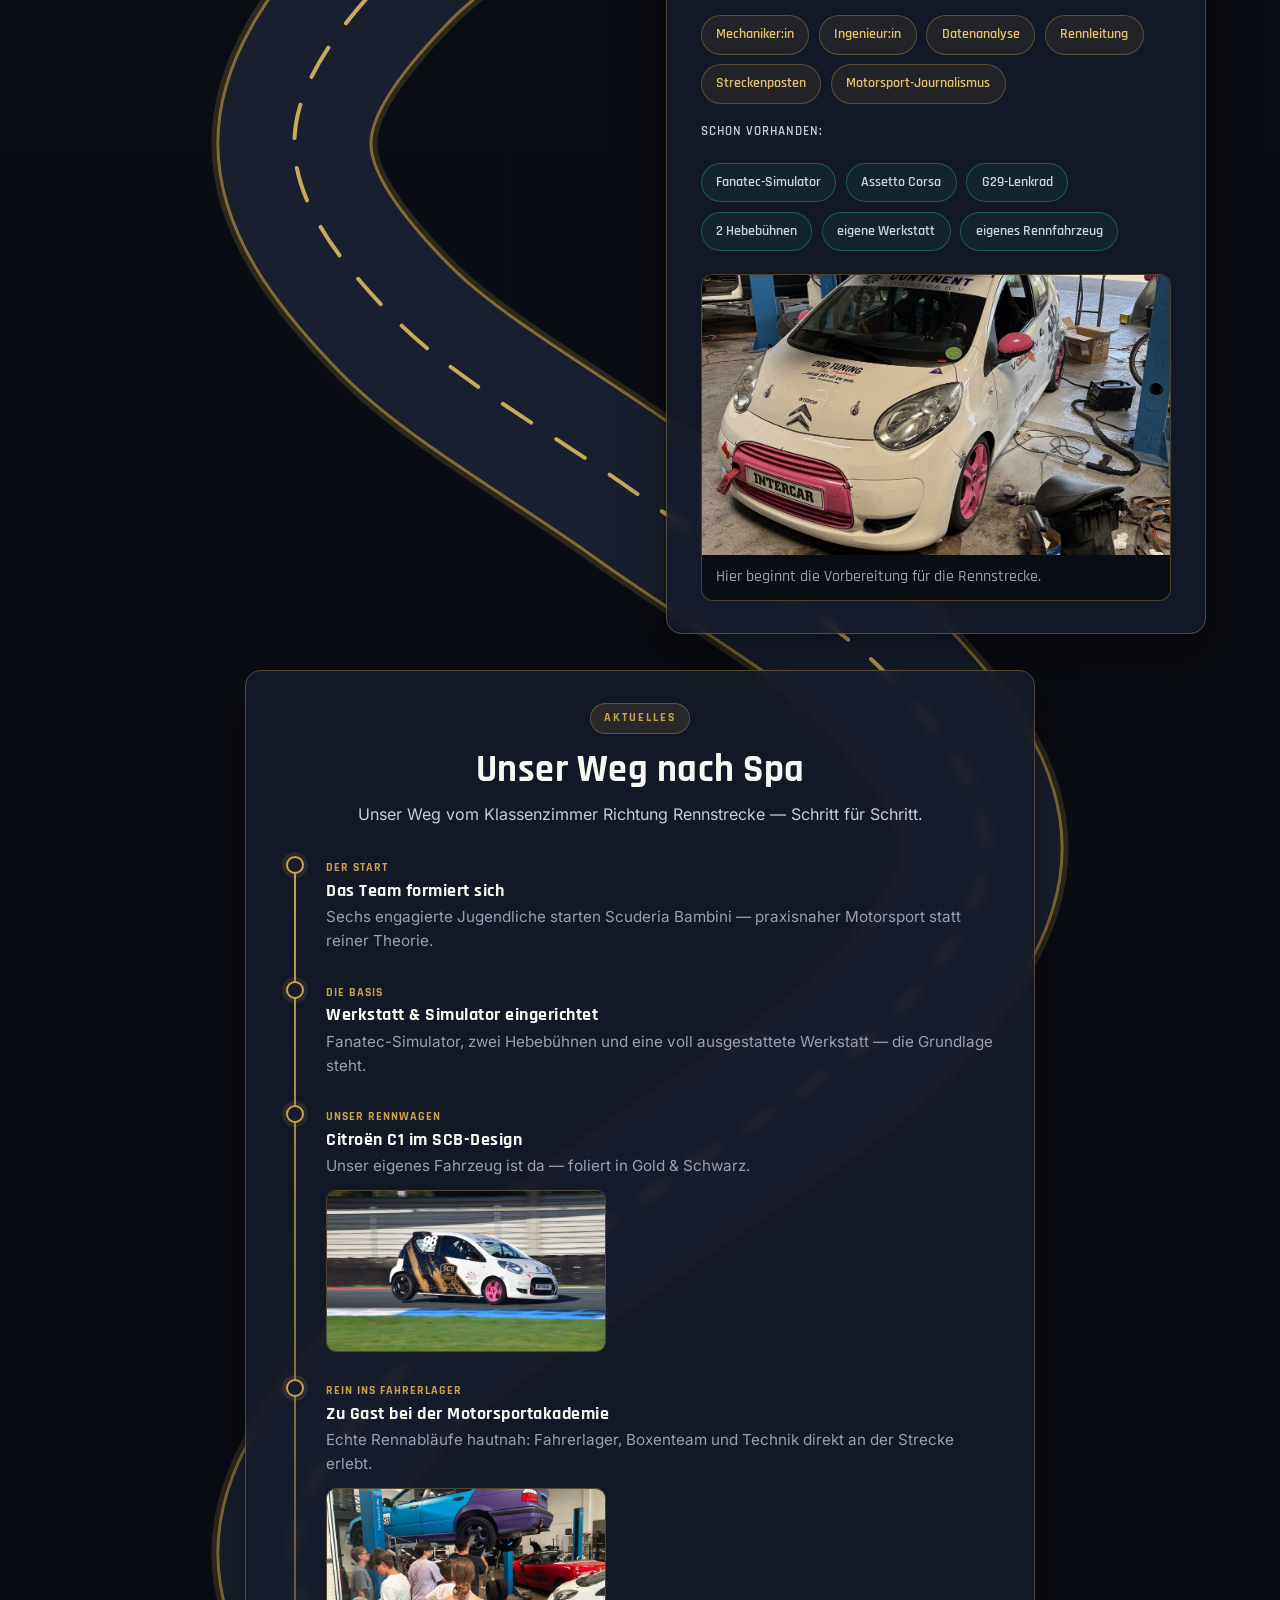
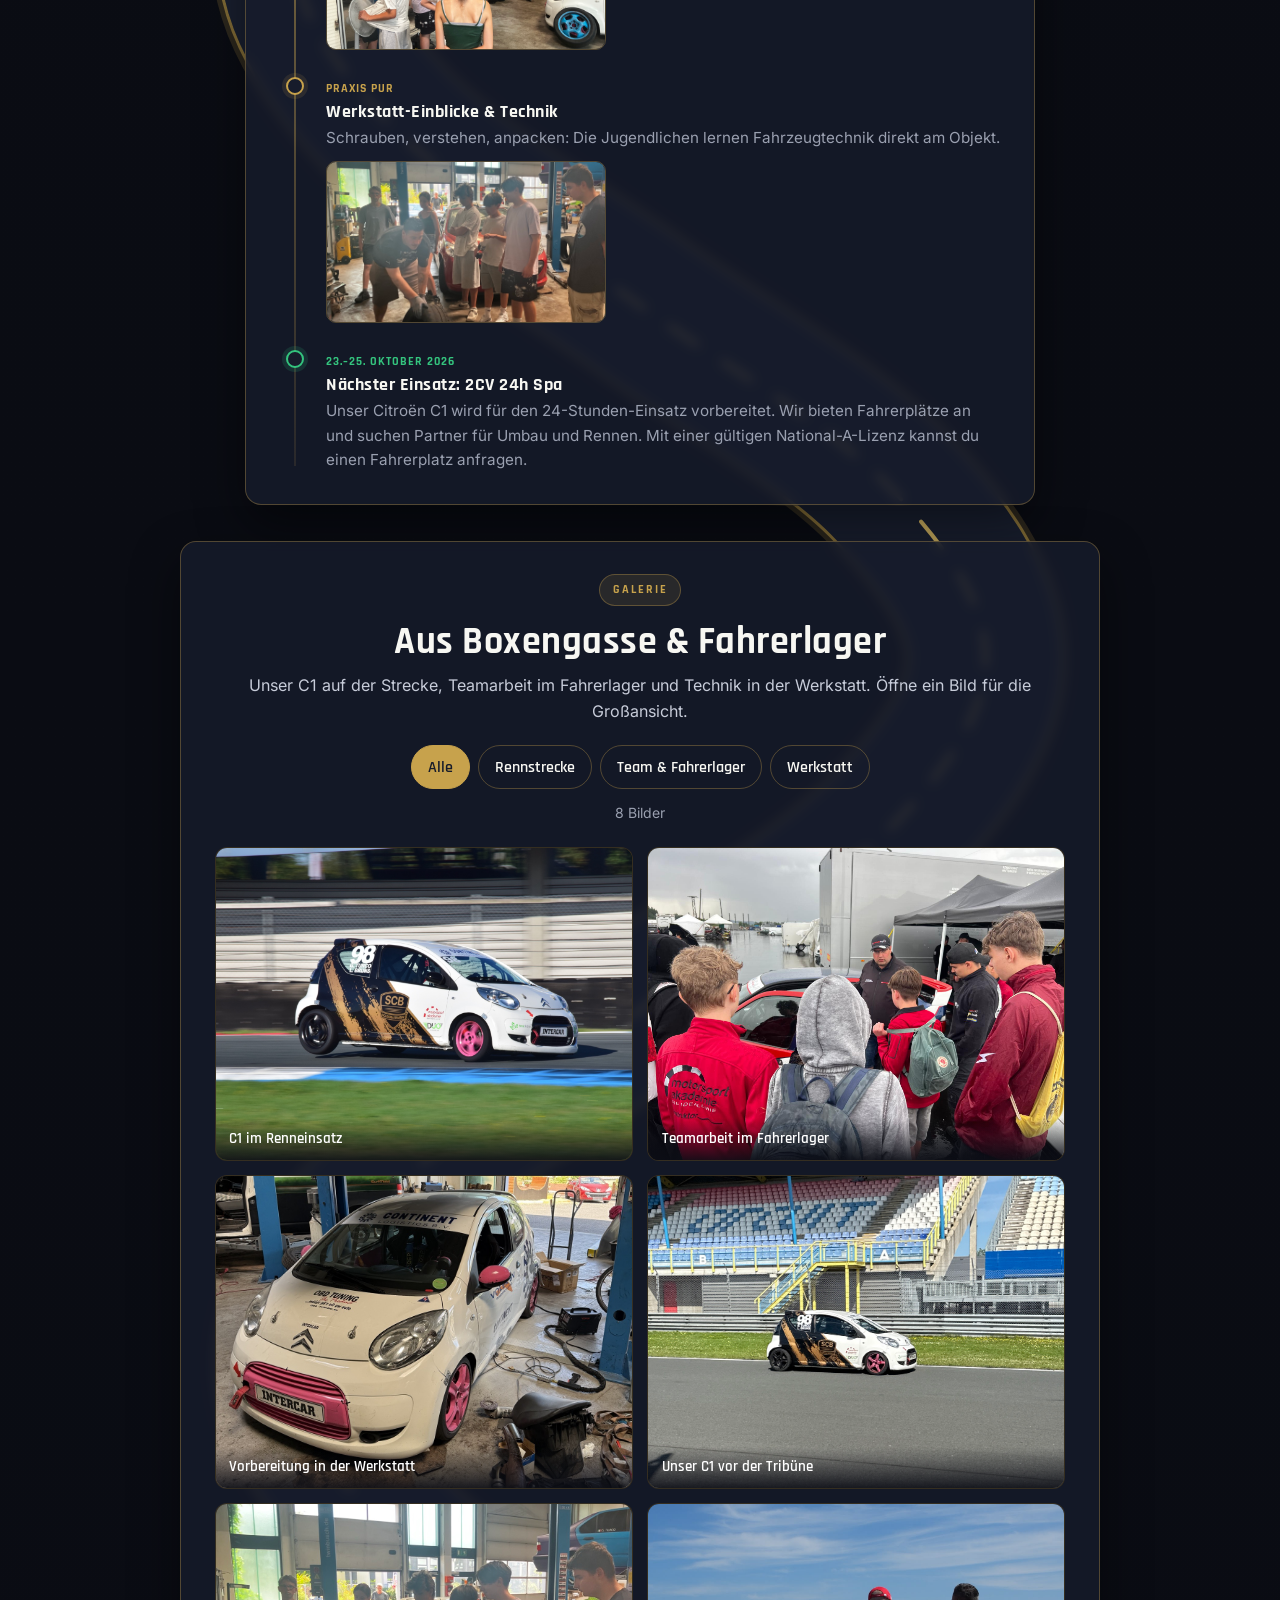
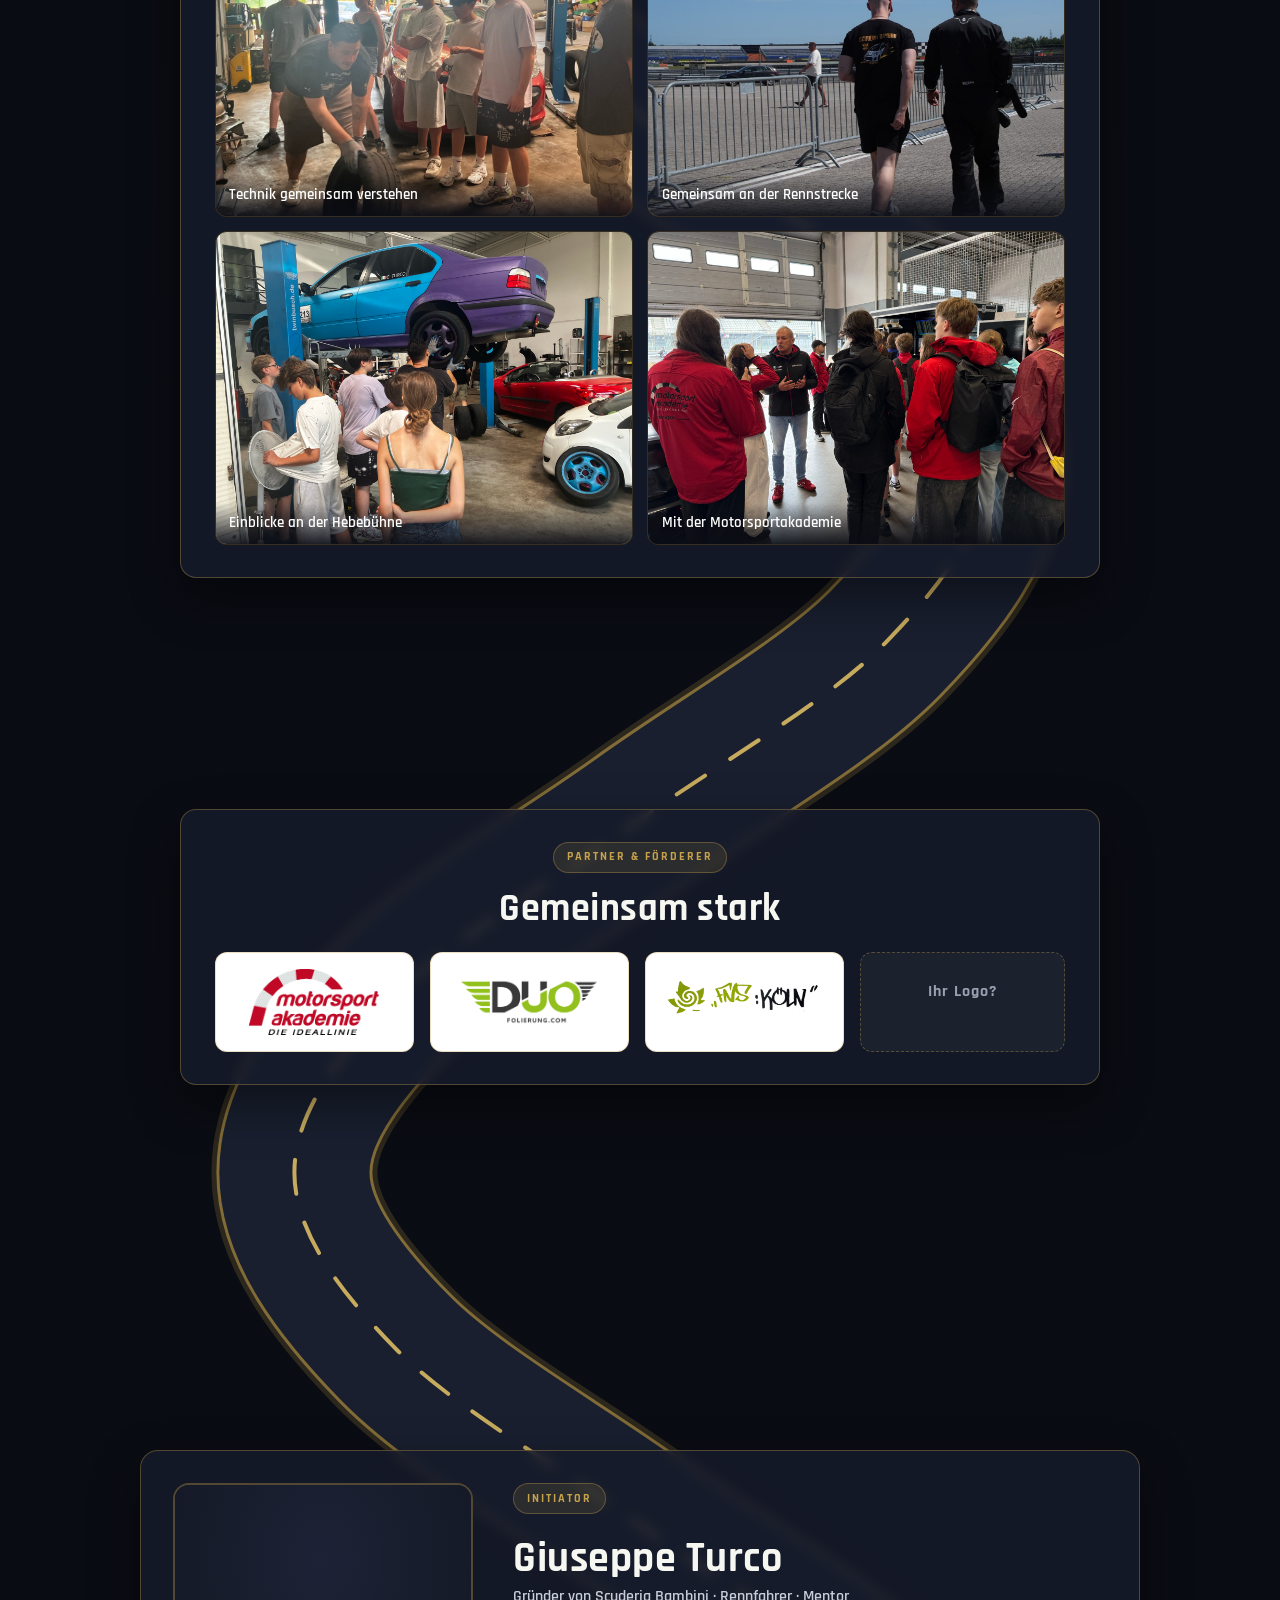
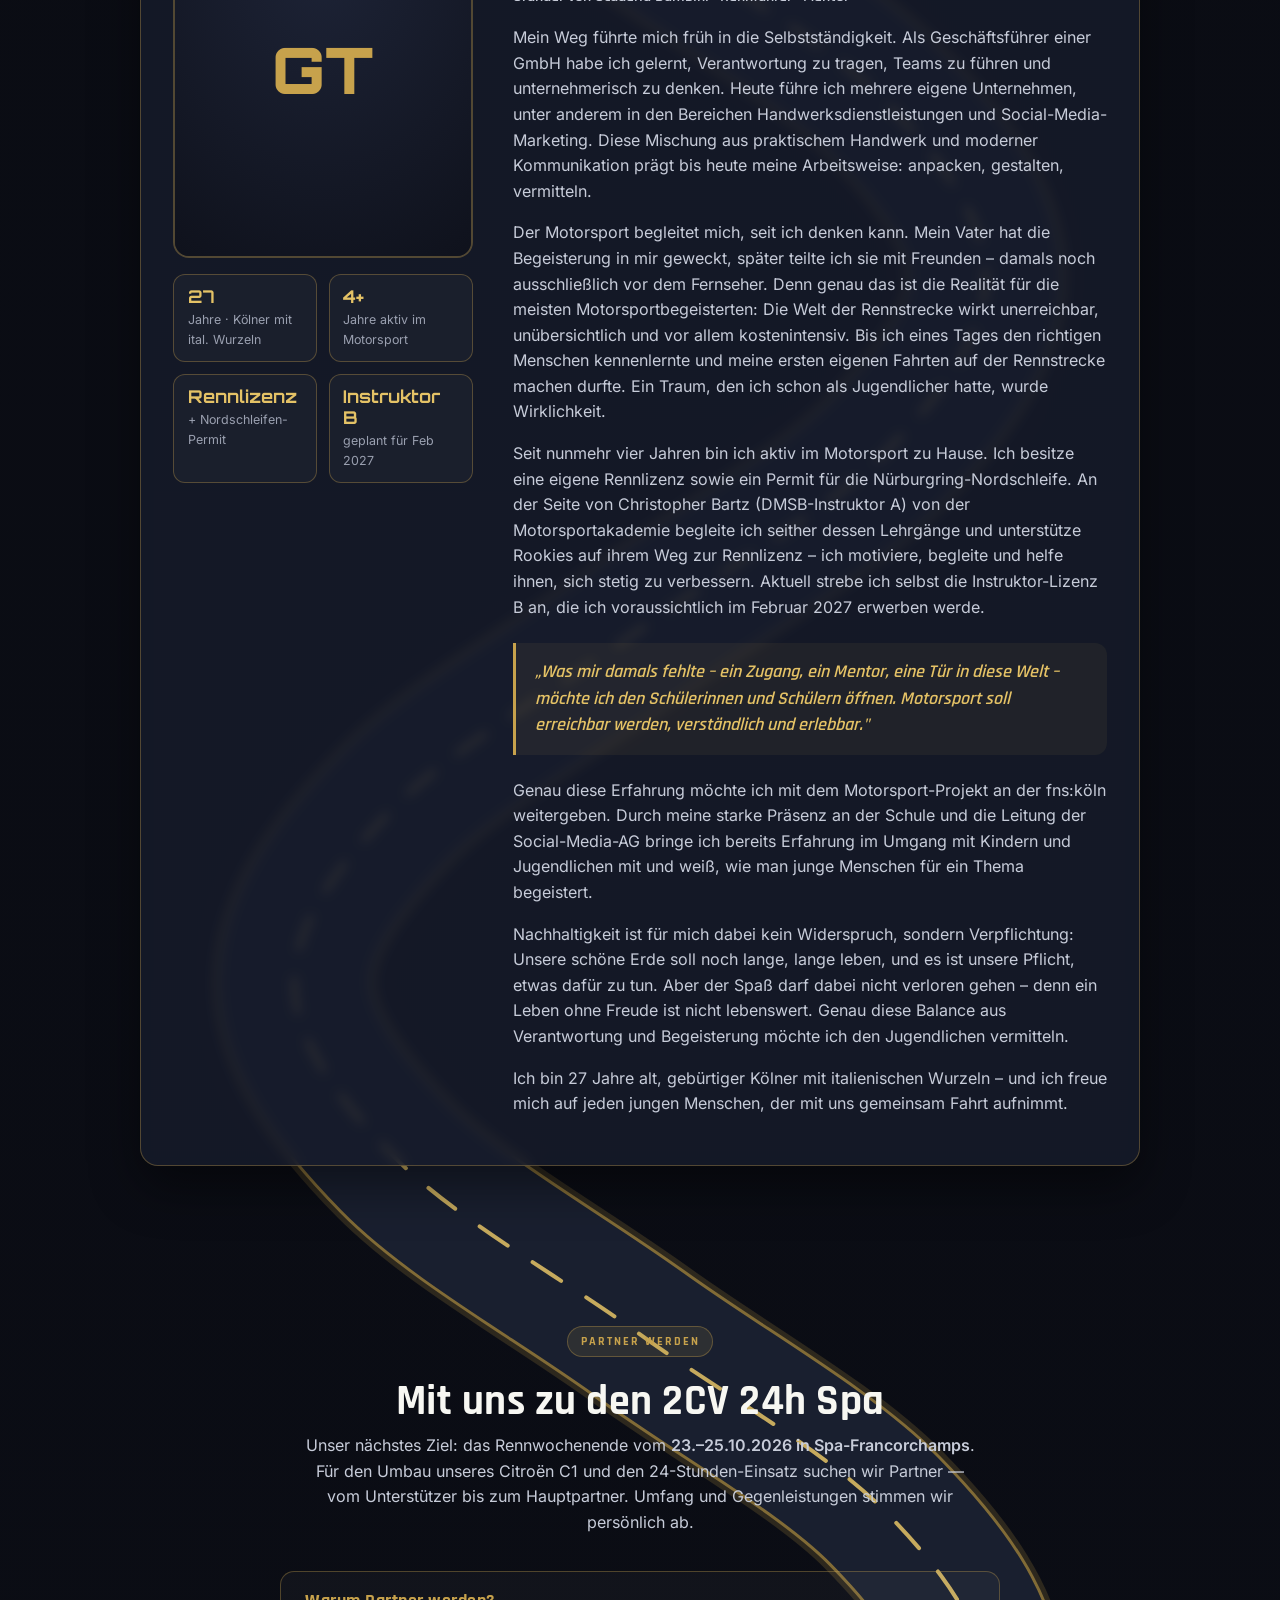
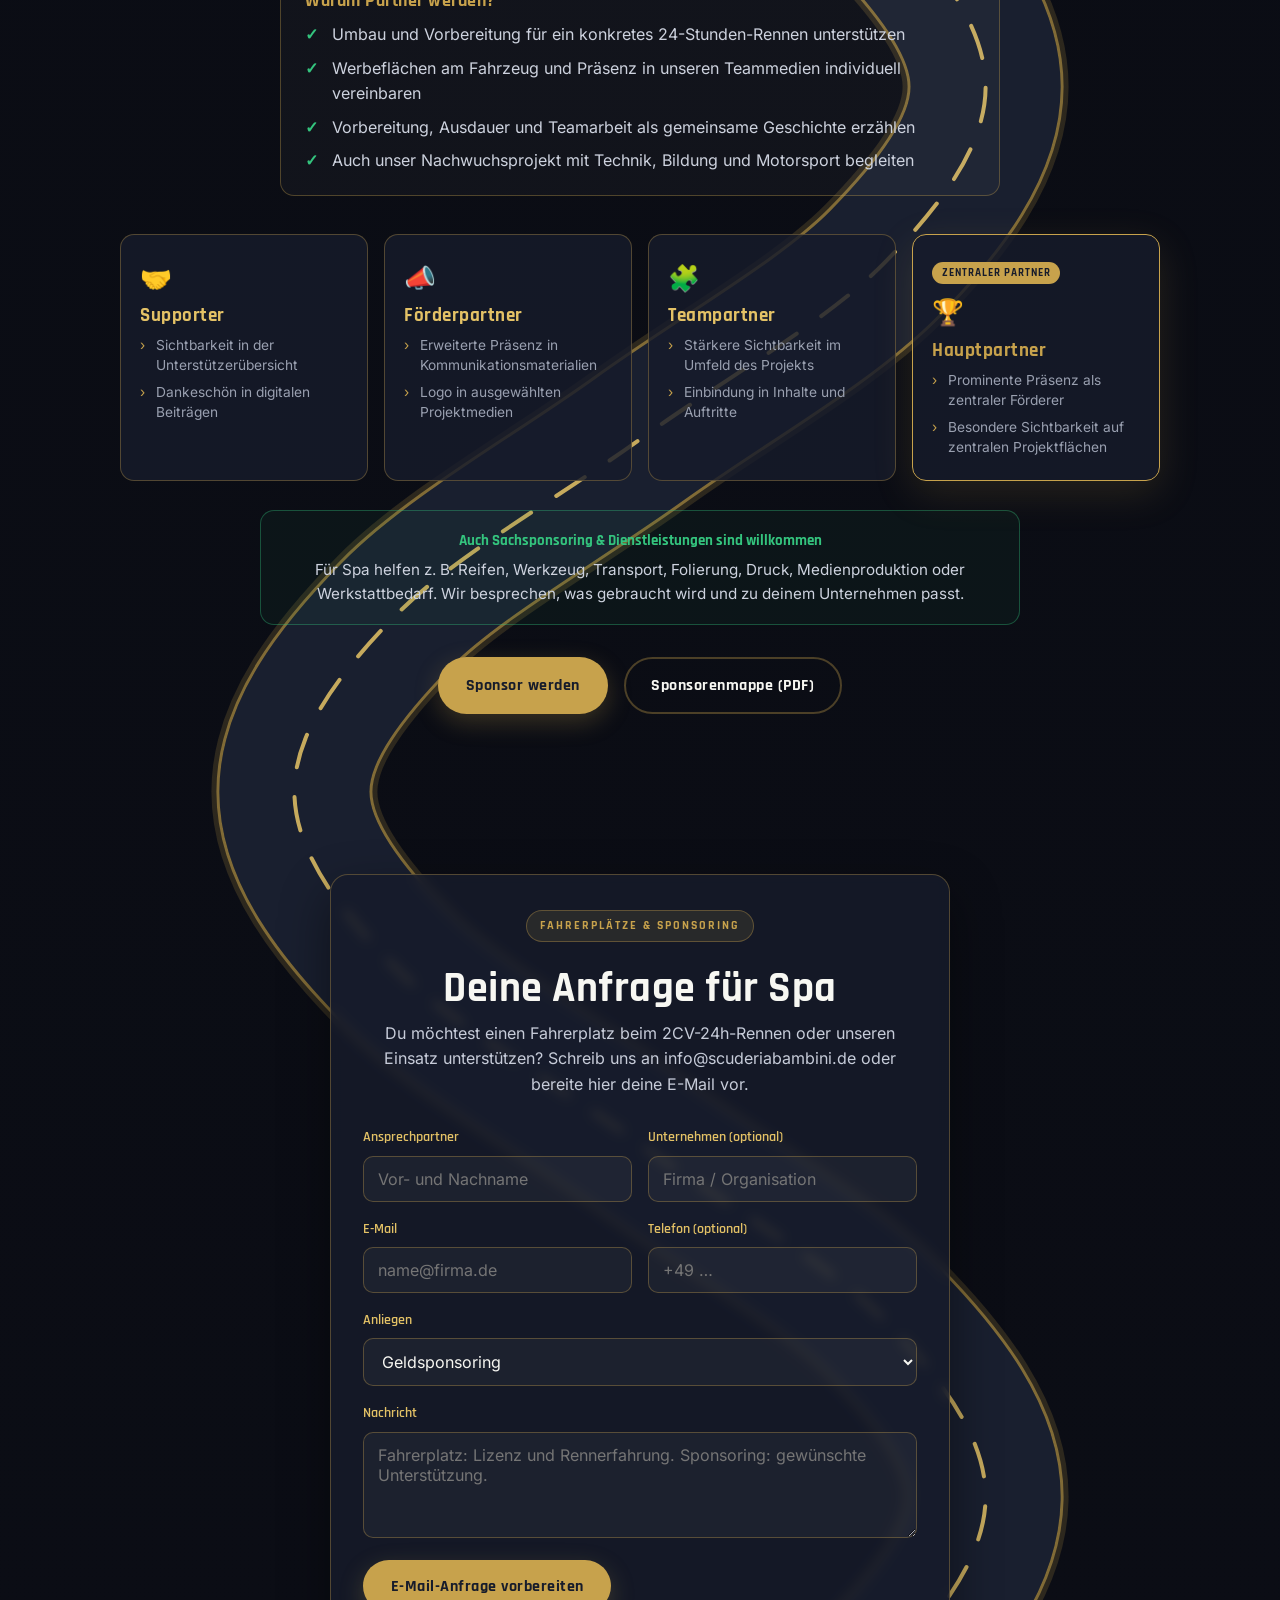
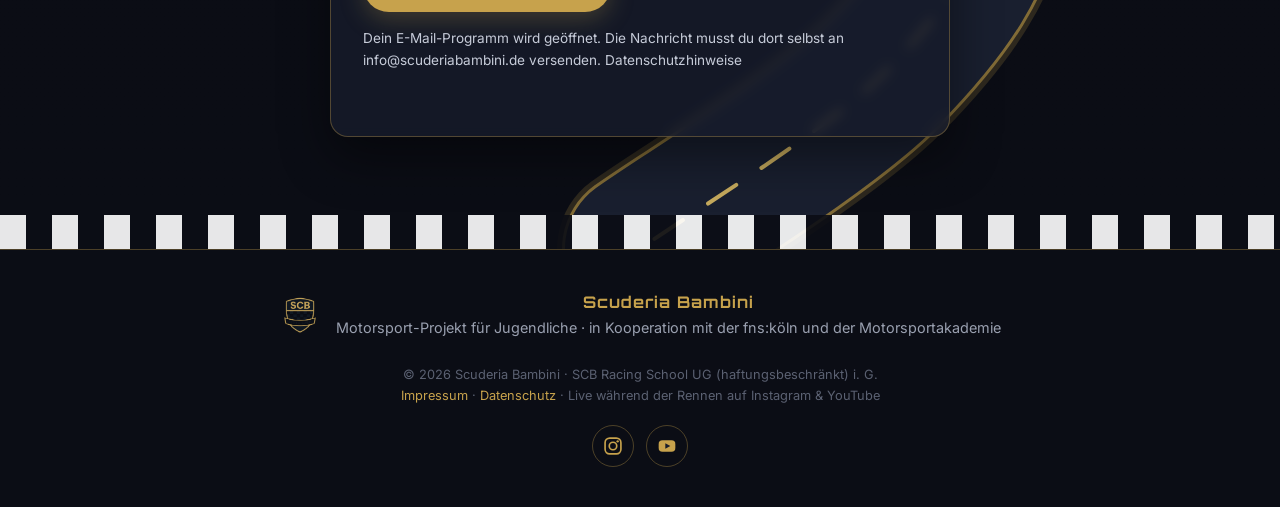
==== commit 1530d4b3: "Complete company details and add authentic motorsport photo gallery" ====
--- a/index.html
+++ b/index.html
@@ -38,7 +38,8 @@
       <svg class="nav__logo" data-logo><use href="#scb-crest"/></svg>
       <span class="nav__name">Scuderia&nbsp;Bambini</span>
     </a>
-    <nav class="nav__links" aria-label="Hauptnavigation">
+    <button class="nav__toggle" id="navToggle" type="button" aria-expanded="false" aria-controls="navLinks" hidden>Menü</button>
+    <nav class="nav__links" id="navLinks" aria-label="Hauptnavigation">
       <a href="#projekt">Projekt</a>
       <a href="#spa">Spa 24h</a>
       <a href="#lizenz">Lizenz</a>
@@ -121,6 +122,10 @@
           <span class="panel__tag">Rennwochenende · 23.–25.10.2026 · Belgien</span>
           <h2>2CV 24h Spa: Fahrerplätze</h2>
           <p>Wir bereiten unseren Citroën C1 für das <strong>24-Stunden-Rennen in Spa-Francorchamps</strong> vor. Du möchtest mit Scuderia Bambini an den Start gehen oder unseren Einsatz als Partner unterstützen?</p>
+          <figure class="section-photo section-photo--wide">
+            <img src="assets/c1-rennstrecke.jpg" alt="Unser Citroën C1 im schwarz-goldenen SCB-Design auf der Rennstrecke" width="1536" height="1024" loading="lazy" decoding="async" />
+            <figcaption>Unser C1 auf der Strecke. Nächstes Ziel: 24 Stunden Spa.</figcaption>
+          </figure>
           <div class="cards">
             <div class="mini">
               <h3>Mitfahren in Spa</h3>
@@ -144,13 +149,17 @@
         <div class="panel">
           <span class="panel__tag">Das Projekt</span>
           <h2>Drei Säulen, ein Team</h2>
-          <p>Unser Motorsport-Projekt verbindet einen technischen Bereich unserer Welt mit nachhaltigem Denken — neugierig, kritisch und verantwortungsvoll.</p>
+          <p>Scuderia Bambini ist ein eigenständiges Motorsport-Projekt aus Köln. Unsere Motorsport-AG wird an der fns:köln angeboten. Jugendliche arbeiten am Fahrzeug, lernen technische Zusammenhänge kennen und übernehmen Aufgaben im Team.</p>
           <div class="pillars">
             <div class="pillar"><span class="pillar__ico">🔧</span><strong>Technik &amp; Werkstatt</strong><span>Motoren, Fahrwerk, Reparatur, Werkzeugkunde, Sicherheit.</span></div>
             <div class="pillar"><span class="pillar__ico">🌱</span><strong>Nachhaltigkeit</strong><span>CO₂-Bilanz, E-Fuels, Hybrid &amp; Elektro, Recycling, Reparaturkultur.</span></div>
             <div class="pillar"><span class="pillar__ico">🤝</span><strong>Persönlichkeit &amp; Team</strong><span>Verantwortung, Präzision, Disziplin, Teamfähigkeit.</span></div>
           </div>
           <blockquote>„Ein Rennwagen fährt nur, wenn alle zusammenarbeiten."</blockquote>
+          <figure class="section-photo">
+            <img src="assets/team-fahrerlager.jpg" alt="Jugendliche und Betreuer am SCB-Rennwagen im Fahrerlager" width="1600" height="1200" loading="lazy" decoding="async" />
+            <figcaption>Gemeinsam anpacken, gemeinsam lernen.</figcaption>
+          </figure>
         </div>
       </section>
 
@@ -206,6 +215,10 @@
           <div class="jobs jobs--basis">
             <span>Fanatec-Simulator</span><span>Assetto Corsa</span><span>G29-Lenkrad</span><span>2 Hebebühnen</span><span>eigene Werkstatt</span><span>eigenes Rennfahrzeug</span>
           </div>
+          <figure class="section-photo section-photo--workshop">
+            <img src="assets/c1-werkstatt.jpg" alt="Unser Citroën C1 in der Werkstatt unter einer Hebebühne" width="1152" height="1536" loading="lazy" decoding="async" />
+            <figcaption>Hier beginnt die Vorbereitung für die Rennstrecke.</figcaption>
+          </figure>
         </div>
       </section>
 
@@ -236,9 +249,9 @@
               <div class="tl__dot"></div>
               <div class="tl__body">
                 <span class="tl__date">Unser Rennwagen</span>
-                <h3>Citroën C1 #36 im SCB-Design</h3>
-                <p>Unser eigenes Fahrzeug ist da — foliert in Gold &amp; Schwarz mit der Startnummer 36.</p>
-                <div class="tl__thumb tl__thumb--car"><img src="assets/car-render.png" alt="Rennwagen #36" loading="lazy" /></div>
+                <h3>Citroën C1 im SCB-Design</h3>
+                <p>Unser eigenes Fahrzeug ist da — foliert in Gold &amp; Schwarz.</p>
+                <div class="tl__thumb"><img src="assets/c1-rennstrecke.jpg" alt="Unser Citroën C1 auf der Rennstrecke" width="1536" height="1024" loading="lazy" decoding="async" /></div>
               </div>
             </li>
             <li class="tl">
@@ -276,12 +289,23 @@
         <div class="panel panel--wide">
           <span class="panel__tag">Galerie</span>
           <h2>Aus Boxengasse &amp; Fahrerlager</h2>
-          <p>Echte Einblicke: unser Rennwagen, die Werkstatt, das Team und unterwegs an der Strecke.</p>
-          <div class="gallery">
-            <figure class="shot shot--car"><img src="assets/car-render.png" alt="Unser Rennwagen – Citroën C1 #36" loading="lazy" /><figcaption>Unser Rennwagen #36</figcaption></figure>
-            <figure class="shot"><img src="assets/gallery-1.jpg" alt="In der Box mit dem Team" loading="lazy" /><figcaption>In der Box</figcaption></figure>
-            <figure class="shot"><img src="assets/gallery-2.jpg" alt="Am Fahrerlager an der Strecke" loading="lazy" /><figcaption>Am Fahrerlager</figcaption></figure>
-            <figure class="shot"><img src="assets/gallery-3.jpg" alt="Unterwegs mit der Motorsportakademie" loading="lazy" /><figcaption>Mit der Akademie</figcaption></figure>
+          <p>Unser C1 auf der Strecke, Teamarbeit im Fahrerlager und Technik in der Werkstatt. Öffne ein Bild für die Großansicht.</p>
+          <div class="gallery-filters" id="galleryFilters" role="group" aria-label="Bilder nach Thema filtern" hidden>
+            <button type="button" class="gallery-filter" data-filter="all" aria-pressed="true">Alle</button>
+            <button type="button" class="gallery-filter" data-filter="strecke" aria-pressed="false">Rennstrecke</button>
+            <button type="button" class="gallery-filter" data-filter="team" aria-pressed="false">Team &amp; Fahrerlager</button>
+            <button type="button" class="gallery-filter" data-filter="werkstatt" aria-pressed="false">Werkstatt</button>
+          </div>
+          <p class="gallery-count" id="galleryCount" aria-live="polite" hidden></p>
+          <div class="gallery" id="photoGallery">
+            <figure class="shot" data-category="strecke"><a class="shot__link" href="assets/c1-rennstrecke.jpg" target="_blank" rel="noopener" aria-label="C1 im Renneinsatz – Bild vergrößern"><img src="assets/c1-rennstrecke.jpg" alt="SCB-Citroën C1 mit der Startnummer 98 in einer Kurve" width="1536" height="1024" loading="lazy" decoding="async" /></a><figcaption>C1 im Renneinsatz</figcaption></figure>
+            <figure class="shot" data-category="team"><a class="shot__link" href="assets/team-fahrerlager.jpg" target="_blank" rel="noopener" aria-label="Teamarbeit im Fahrerlager – Bild vergrößern"><img src="assets/team-fahrerlager.jpg" alt="Das Nachwuchsteam bei einer Besprechung am SCB-Rennwagen" width="1600" height="1200" loading="lazy" decoding="async" /></a><figcaption>Teamarbeit im Fahrerlager</figcaption></figure>
+            <figure class="shot" data-category="werkstatt"><a class="shot__link" href="assets/c1-werkstatt.jpg" target="_blank" rel="noopener" aria-label="Vorbereitung in der Werkstatt – Bild vergrößern"><img src="assets/c1-werkstatt.jpg" alt="Citroën C1 in der Werkstatt unter der Hebebühne" width="1152" height="1536" loading="lazy" decoding="async" /></a><figcaption>Vorbereitung in der Werkstatt</figcaption></figure>
+            <figure class="shot" data-category="strecke"><a class="shot__link" href="assets/c1-tribuene.jpg" target="_blank" rel="noopener" aria-label="Unser C1 vor der Tribüne – Bild vergrößern"><img src="assets/c1-tribuene.jpg" alt="Unser SCB-Rennwagen auf der Strecke vor einer Tribüne" width="1152" height="1536" loading="lazy" decoding="async" /></a><figcaption>Unser C1 vor der Tribüne</figcaption></figure>
+            <figure class="shot" data-category="werkstatt"><a class="shot__link" href="assets/gallery-1.jpg" target="_blank" rel="noopener" aria-label="Technik gemeinsam verstehen – Bild vergrößern"><img src="assets/gallery-1.jpg" alt="Jugendliche und Betreuer bei einem Techniktermin in der Werkstatt" loading="lazy" decoding="async" /></a><figcaption>Technik gemeinsam verstehen</figcaption></figure>
+            <figure class="shot" data-category="team"><a class="shot__link" href="assets/team-rennstrecke.jpg" target="_blank" rel="noopener" aria-label="Gemeinsam an der Rennstrecke – Bild vergrößern"><img src="assets/team-rennstrecke.jpg" alt="Zwei Teammitglieder im SCB-Shirt unterwegs an der Rennstrecke" width="1366" height="2048" loading="lazy" decoding="async" /></a><figcaption>Gemeinsam an der Rennstrecke</figcaption></figure>
+            <figure class="shot" data-category="werkstatt"><a class="shot__link" href="assets/gallery-2.jpg" target="_blank" rel="noopener" aria-label="Einblicke an der Hebebühne – Bild vergrößern"><img src="assets/gallery-2.jpg" alt="Die Gruppe bei der Erklärung von Fahrzeugtechnik an einer Hebebühne" width="1600" height="1200" loading="lazy" decoding="async" /></a><figcaption>Einblicke an der Hebebühne</figcaption></figure>
+            <figure class="shot" data-category="team"><a class="shot__link" href="assets/gallery-3.jpg" target="_blank" rel="noopener" aria-label="Mit der Motorsportakademie – Bild vergrößern"><img src="assets/gallery-3.jpg" alt="Das Team bei einem Besuch der Motorsportakademie" width="1600" height="1200" loading="lazy" decoding="async" /></a><figcaption>Mit der Motorsportakademie</figcaption></figure>
           </div>
         </div>
       </section>
@@ -313,8 +337,7 @@
     <div class="vita__inner">
       <aside class="vita__aside">
         <div class="vita__portrait">
-          <img src="assets/giuseppe.jpg" alt="Giuseppe Turco" onerror="this.remove();document.getElementById('vitaInitials').removeAttribute('hidden')" />
-          <div class="vita__initials" id="vitaInitials" hidden>GT</div>
+          <div class="vita__initials" aria-label="Initialen von Giuseppe Turco">GT</div>
         </div>
         <div class="vita__stats">
           <div class="vita__stat"><b>27</b><span>Jahre · Kölner mit ital. Wurzeln</span></div>
@@ -446,6 +469,19 @@
     <div class="finish" id="finish" aria-hidden="true"></div>
   </main>
 
+  <dialog class="photo-viewer" id="galleryViewer" aria-label="Fotogalerie in Großansicht">
+    <button class="photo-viewer__close" id="viewerClose" type="button" autofocus>Schließen</button>
+    <figure class="photo-viewer__figure">
+      <img id="viewerImage" alt="" />
+      <figcaption id="viewerCaption" aria-live="polite"></figcaption>
+    </figure>
+    <div class="photo-viewer__controls">
+      <button type="button" id="viewerPrev">Zurück</button>
+      <span id="viewerPosition" aria-live="polite"></span>
+      <button type="button" id="viewerNext">Weiter</button>
+    </div>
+  </dialog>
+
   <!-- ============ FOOTER ============ -->
   <footer class="footer">
     <svg class="footer__logo" data-logo><use href="#scb-crest"/></svg>
@@ -461,7 +497,7 @@
         <svg viewBox="0 0 24 24" aria-hidden="true"><rect x="2" y="5" width="20" height="14" rx="4.5" fill="currentColor"/><path d="M10 8.8 L16 12 L10 15.2 Z" fill="#171C2B"/></svg>
       </a>
     </div>
-    <small>© 2026 Scuderia Bambini · <a href="impressum.html">Impressum</a> · <a href="datenschutz.html">Datenschutz</a> · Live während der Rennen auf Instagram &amp; YouTube</small>
+    <small>© 2026 Scuderia Bambini · SCB Racing School UG (haftungsbeschränkt) i. G.<br /><a href="impressum.html">Impressum</a> · <a href="datenschutz.html">Datenschutz</a> · Live während der Rennen auf Instagram &amp; YouTube</small>
   </footer>
 
   <script src="assets/vendor/gsap.min.js"></script>
--- a/styles.css
+++ b/styles.css
@@ -18,6 +18,7 @@
 }
 
 *{box-sizing:border-box;margin:0;padding:0}
+[hidden]{display:none!important}
 html{scroll-behavior:smooth}
 body{
   font-family:var(--font-body);
@@ -59,6 +60,13 @@
 .nav__links a:hover{opacity:1;color:var(--gold)}
 .nav__cta{padding:.45rem 1.1rem;border:2px solid var(--gold);border-radius:999px;color:var(--gold)!important;opacity:1!important}
 .nav__cta:hover{background:var(--gold);color:var(--navy)!important}
+.nav__toggle{display:none;min-height:44px;padding:.5rem 1rem;font:600 1rem var(--font-head);color:var(--gold);background:var(--navy);border:1px solid var(--gold);border-radius:999px;cursor:pointer}
+@media(max-width:1140px){
+  .nav:has(.nav__toggle:not([hidden])) .nav__toggle{display:block}
+  .nav:has(.nav__toggle:not([hidden])) .nav__links{display:none;position:absolute;top:100%;left:1rem;right:1rem;padding:1rem;background:var(--navy-3);border:1px solid var(--panel-line);border-radius:12px;max-height:calc(100dvh - 80px);overflow-y:auto;box-shadow:0 16px 35px rgba(0,0,0,.4)}
+  .nav:has(.nav__toggle:not([hidden])) .nav__links.is-open{display:grid;gap:.25rem}
+  .nav:has(.nav__toggle:not([hidden])) .nav__links a{display:block;padding:.65rem 1rem;min-height:44px}
+}
 @media(max-width:760px){.nav__links a:not(.nav__cta){display:none}.nav__name{display:none}}
 
 /* ---------- Hero ---------- */
@@ -179,9 +187,22 @@
 .tl__thumb--car img{object-fit:contain;padding:.3rem}
 
 /* gallery */
+.section-photo{margin-top:1.4rem;border:1px solid var(--panel-line);border-radius:12px;overflow:hidden;background:var(--navy-3)}
+.section-photo img{width:100%;height:auto;max-height:320px;object-fit:cover}
+.section-photo--wide img{max-height:400px}
+.section-photo--workshop img{height:280px;object-position:50% 64%}
+.section-photo figcaption{padding:.6rem .9rem;font-family:var(--font-head);font-size:1rem;color:var(--muted);text-align:left}
+.gallery-filters{display:flex;justify-content:center;flex-wrap:wrap;gap:.5rem;margin-top:1.3rem}
+.gallery-filter{min-height:44px;padding:.5rem 1rem;border:1px solid var(--panel-line);border-radius:999px;background:transparent;color:var(--white);font:600 1rem var(--font-head);cursor:pointer}
+.gallery-filter[aria-pressed="true"]{background:var(--gold);color:var(--navy);border-color:var(--gold)}
+.gallery-count{margin-top:.8rem;font-size:.875rem;color:var(--muted)!important}
 .gallery{display:grid;grid-template-columns:repeat(2,1fr);gap:.9rem;margin-top:1.4rem}
 .shot{position:relative;border-radius:12px;overflow:hidden;border:1px solid rgba(199,162,76,.22);aspect-ratio:4/3;background:#0b0d15}
+.shot__link{display:block;width:100%;height:100%;cursor:zoom-in}
+.shot figcaption{pointer-events:none}
 .shot img{width:100%;height:100%;object-fit:cover;display:block;transition:transform .5s ease}
+.shot img[src$="team-rennstrecke.jpg"]{object-position:50% 70%}
+.shot img[src$="c1-werkstatt.jpg"]{object-position:50% 65%}
 .shot:hover img{transform:scale(1.06)}
 .shot figcaption{position:absolute;left:0;right:0;bottom:0;padding:.55rem .85rem;text-align:left;font-family:var(--font-head);font-weight:600;font-size:.92rem;color:#fff;background:linear-gradient(transparent,rgba(11,13,21,.9))}
 .shot--car{background:#f2f2ef}
@@ -189,6 +210,18 @@
 .ph{aspect-ratio:4/3;display:flex;align-items:center;justify-content:center;border-radius:12px;font-family:var(--font-head);font-weight:600;letter-spacing:1px;color:var(--muted);
   background:repeating-conic-gradient(#1a1f2e 0% 25%,#141826 0% 50%) 50%/26px 26px;border:1px solid rgba(199,162,76,.2)}
 @media(max-width:520px){.gallery{grid-template-columns:1fr}}
+.photo-viewer{position:fixed;inset:0;margin:auto;width:min(1100px,96vw);max-width:96vw;max-height:94dvh;overflow:auto;padding:1rem;border:1px solid var(--panel-line);border-radius:16px;background:var(--navy-3);color:var(--white);box-shadow:0 20px 80px rgba(0,0,0,.7)}
+.photo-viewer::backdrop{background:rgba(0,0,0,.88)}
+.photo-viewer__close{display:block;margin:0 0 .75rem auto}
+.photo-viewer button{min-height:44px;padding:.5rem 1rem;font:600 1rem var(--font-head);border:1px solid var(--panel-line);border-radius:999px;background:var(--navy);color:var(--gold);cursor:pointer}
+.photo-viewer button:disabled{opacity:.45;cursor:default}
+.photo-viewer__figure img{display:block;width:100%;height:min(64dvh,720px);object-fit:contain}
+.photo-viewer__figure figcaption{text-align:center;padding:.75rem;font-size:1rem}
+.photo-viewer__controls{display:flex;align-items:center;justify-content:center;gap:1rem}
+.photo-viewer__controls span{font-size:.875rem;color:var(--muted)}
+body.photo-viewer-open{overflow:hidden}
+a:focus-visible,button:focus-visible{outline:3px solid var(--gold-bright);outline-offset:4px}
+.shot__link:focus-visible{outline-offset:-5px}
 
 /* partners */
 .partners{display:flex;flex-wrap:wrap;gap:1rem;justify-content:center;margin-top:1.4rem}
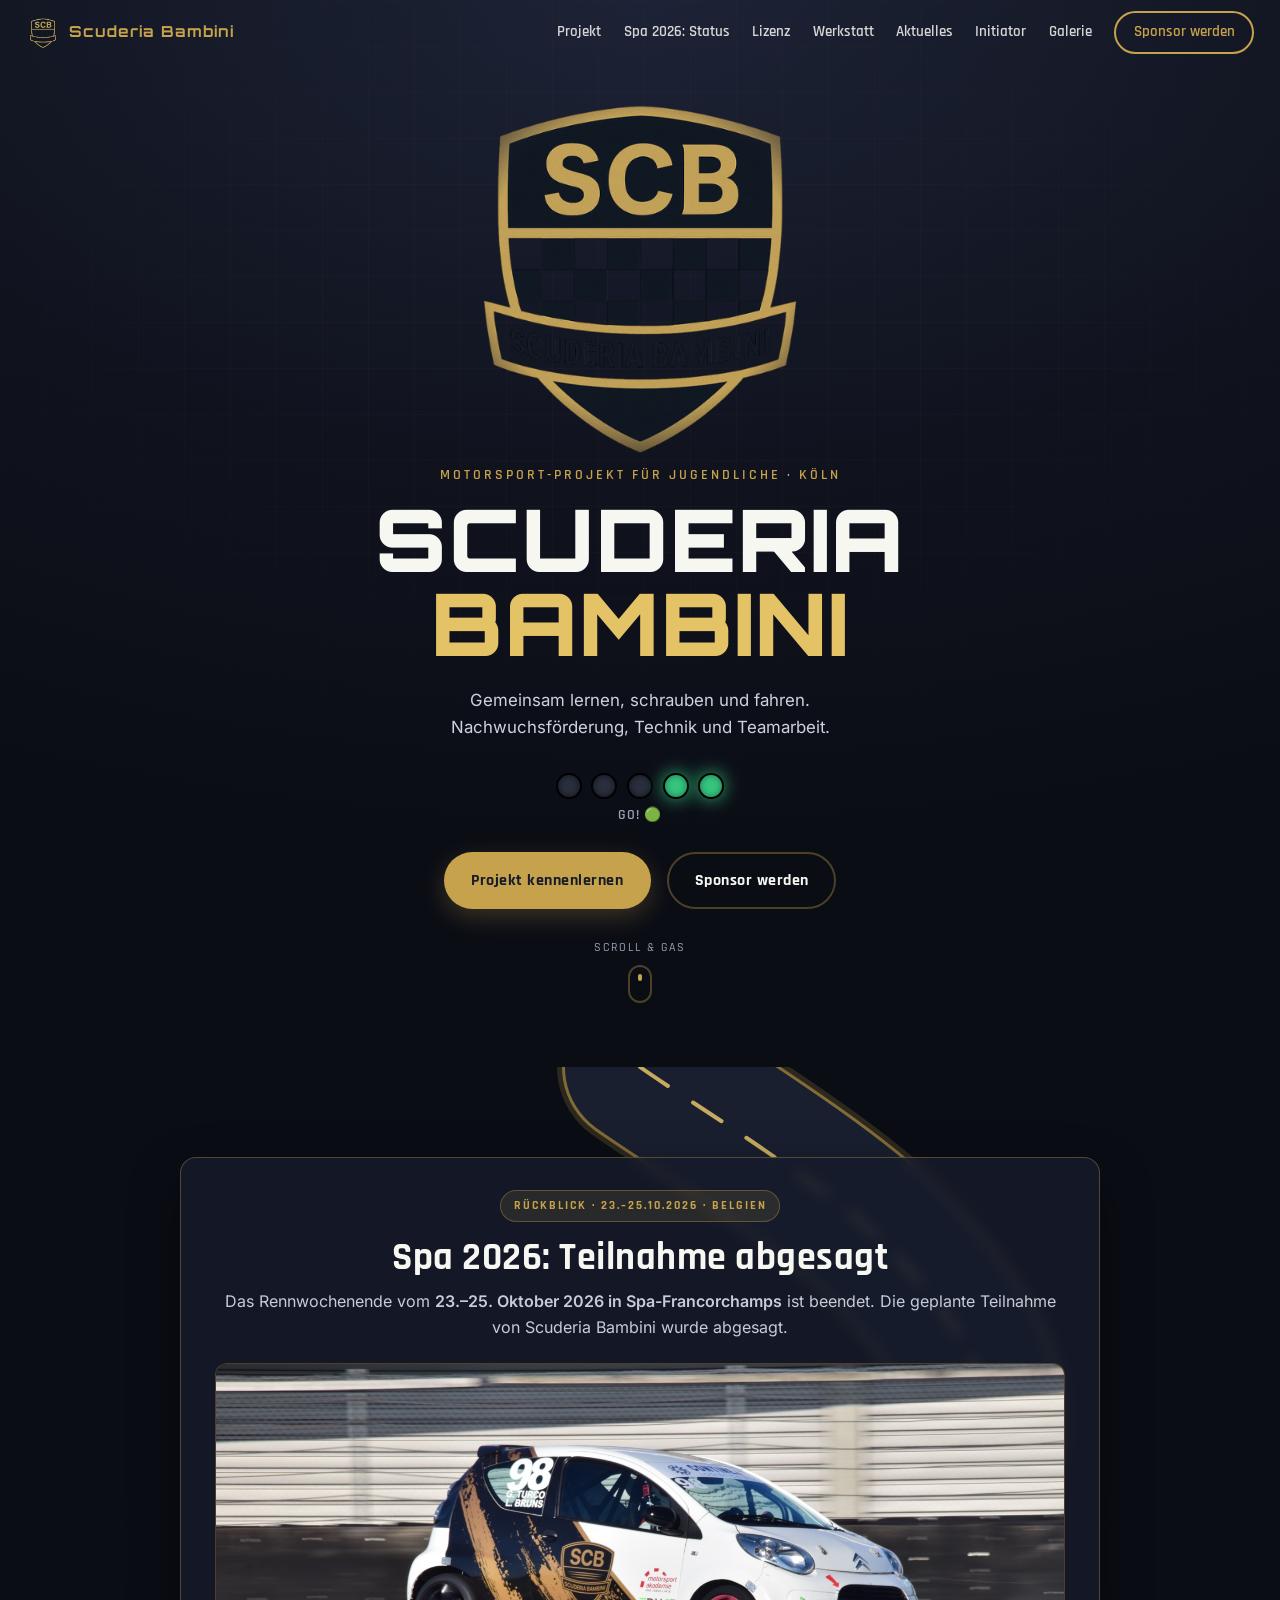
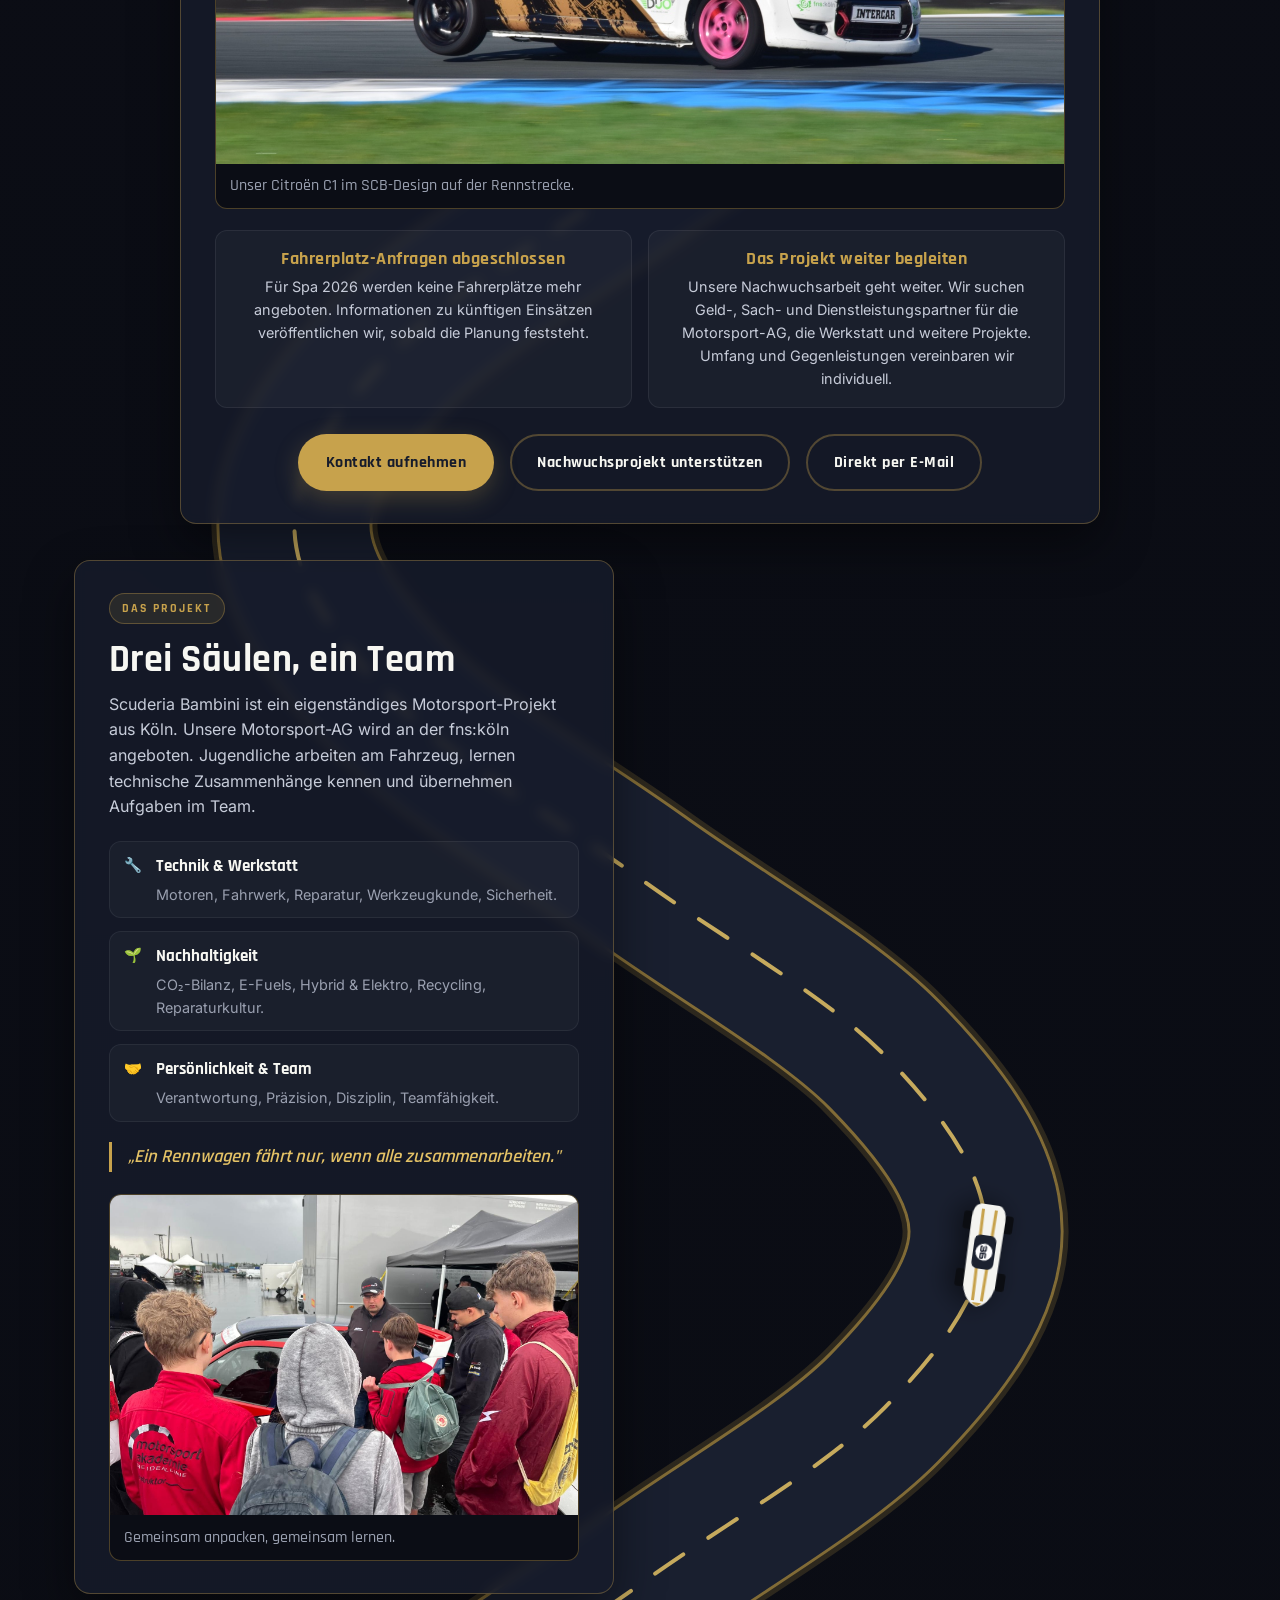
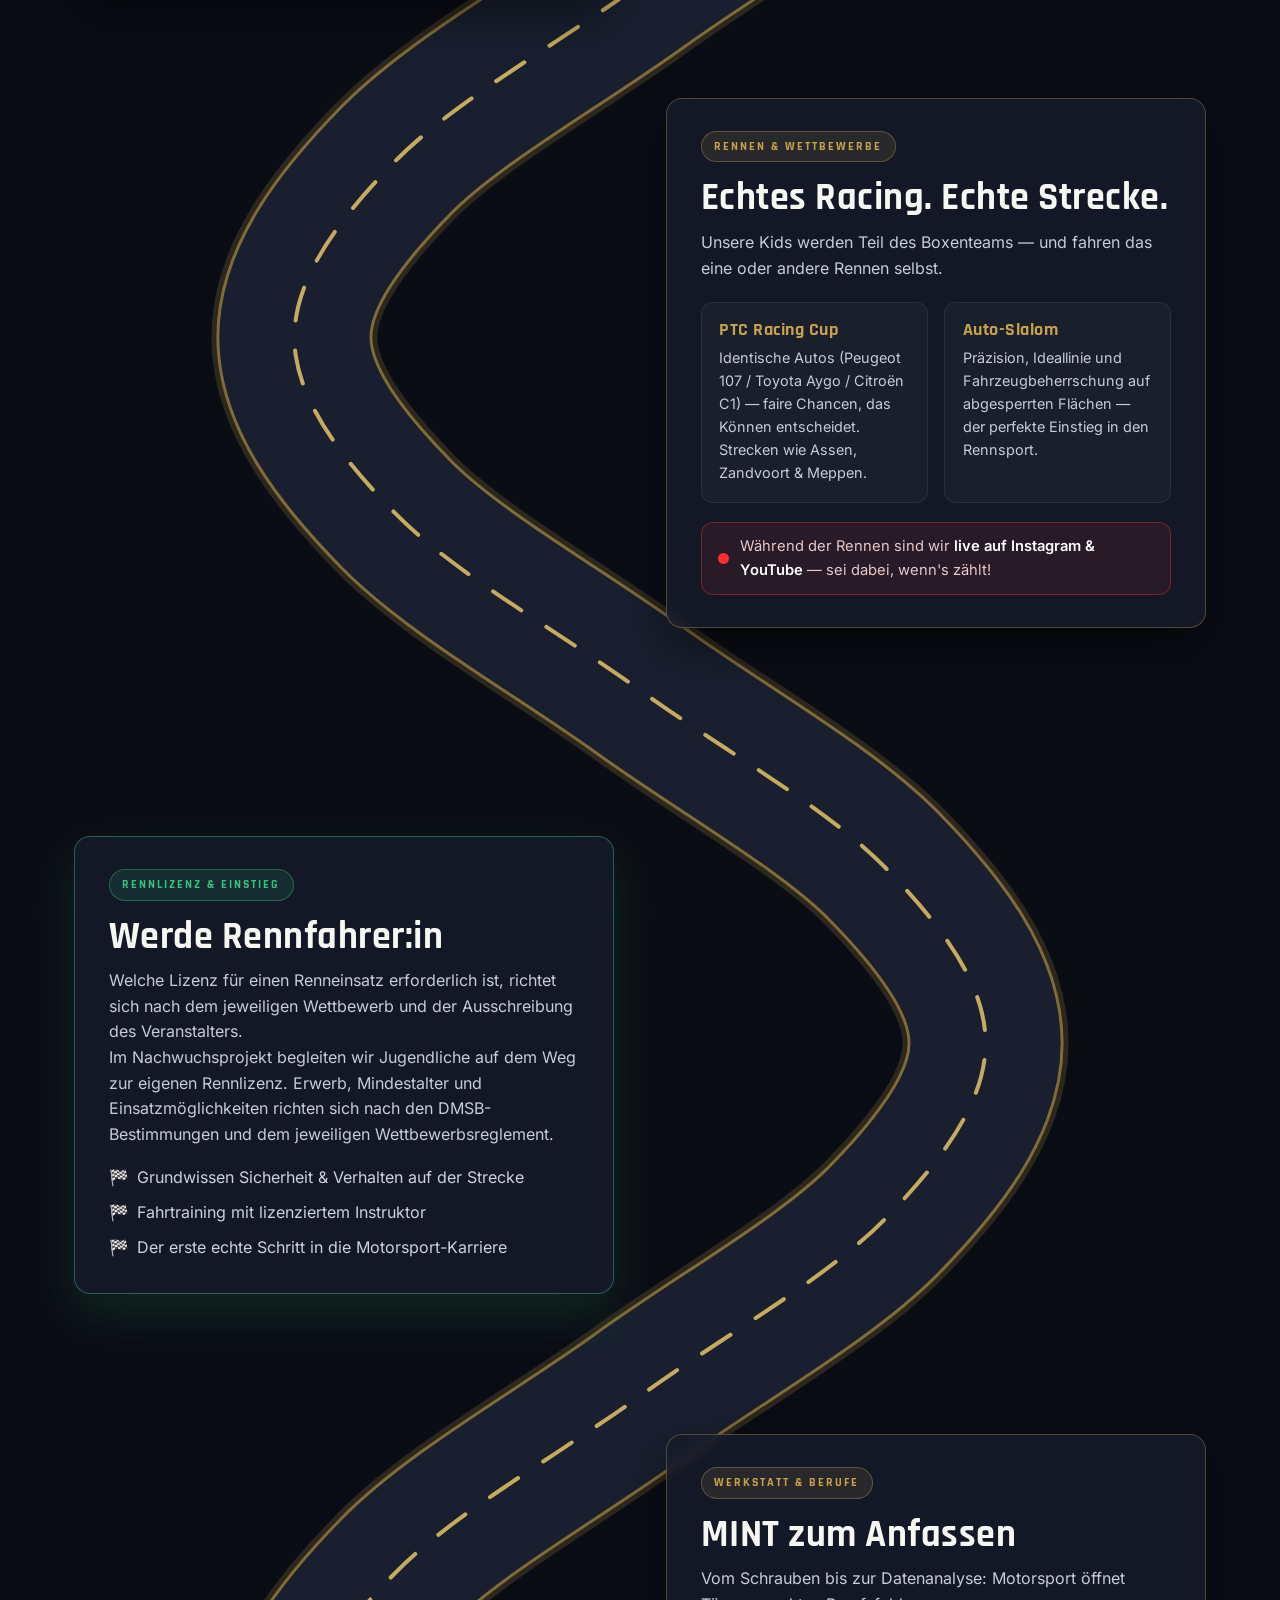
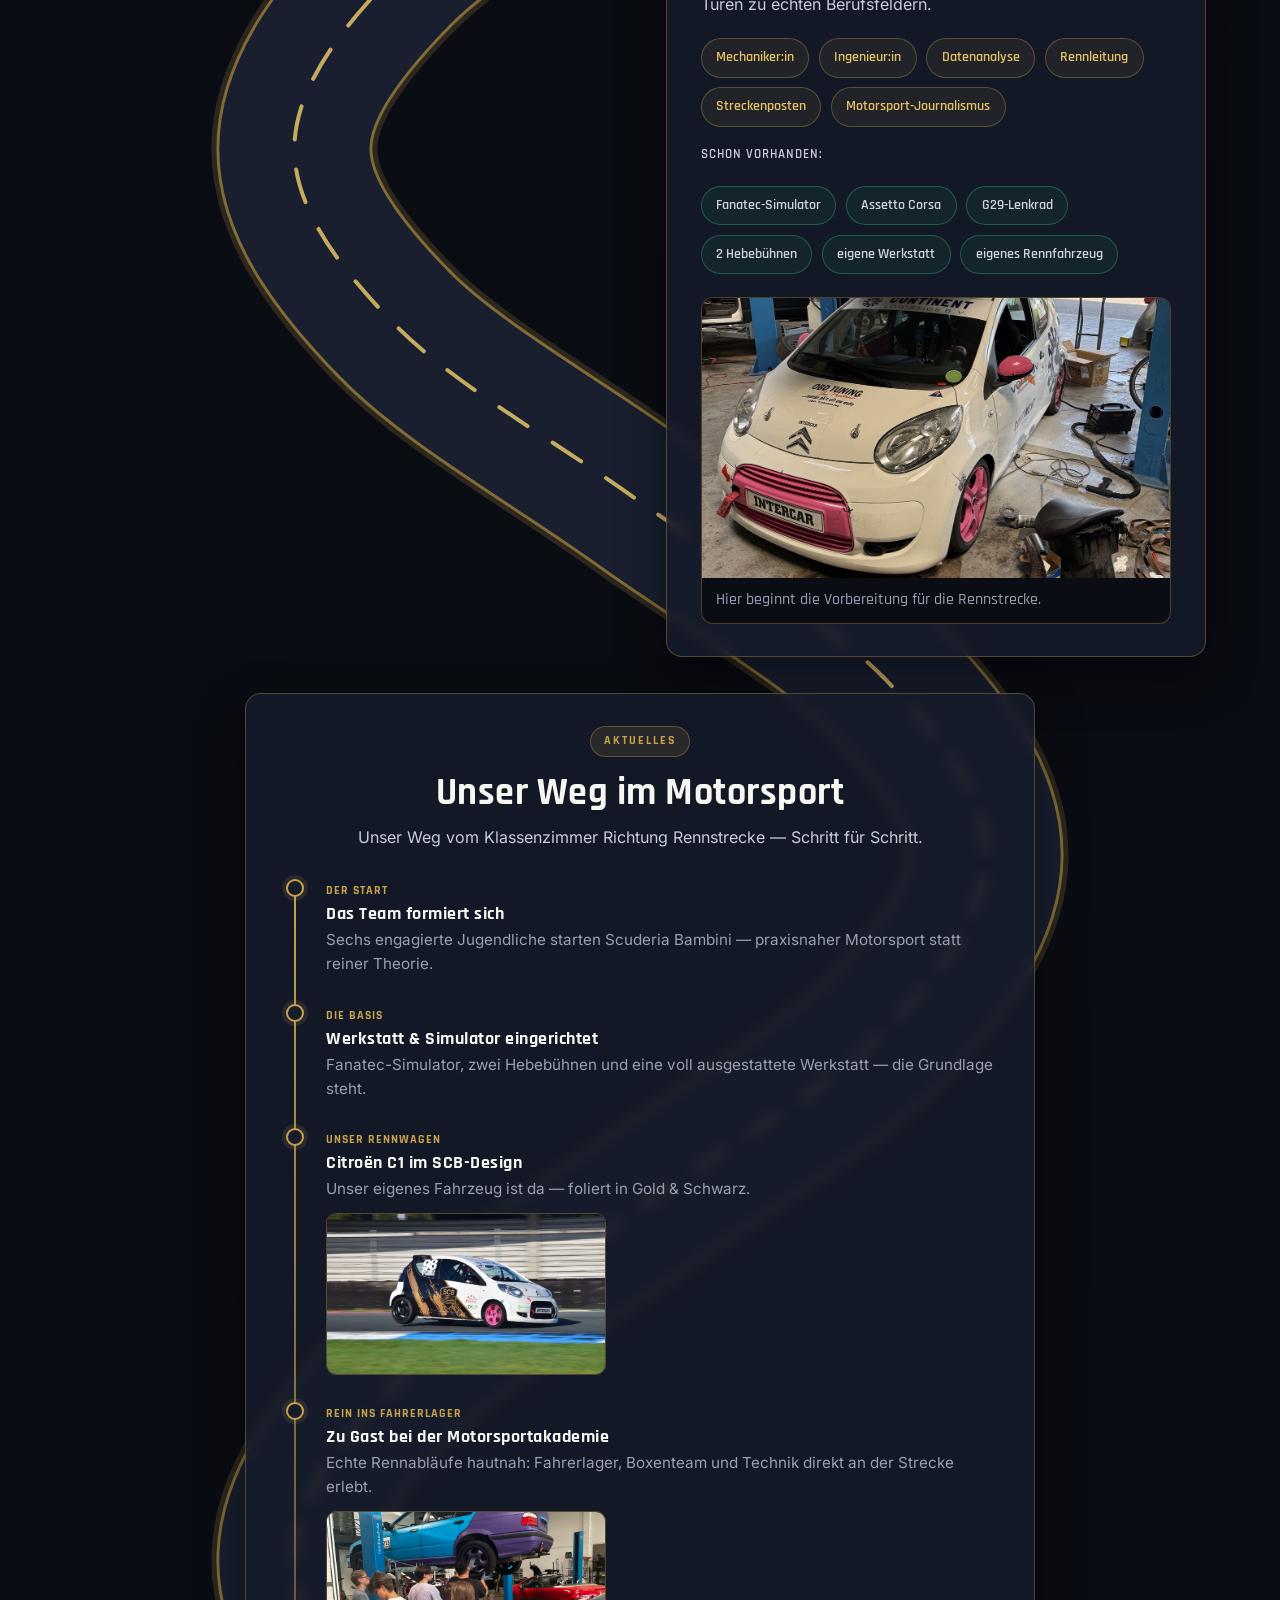
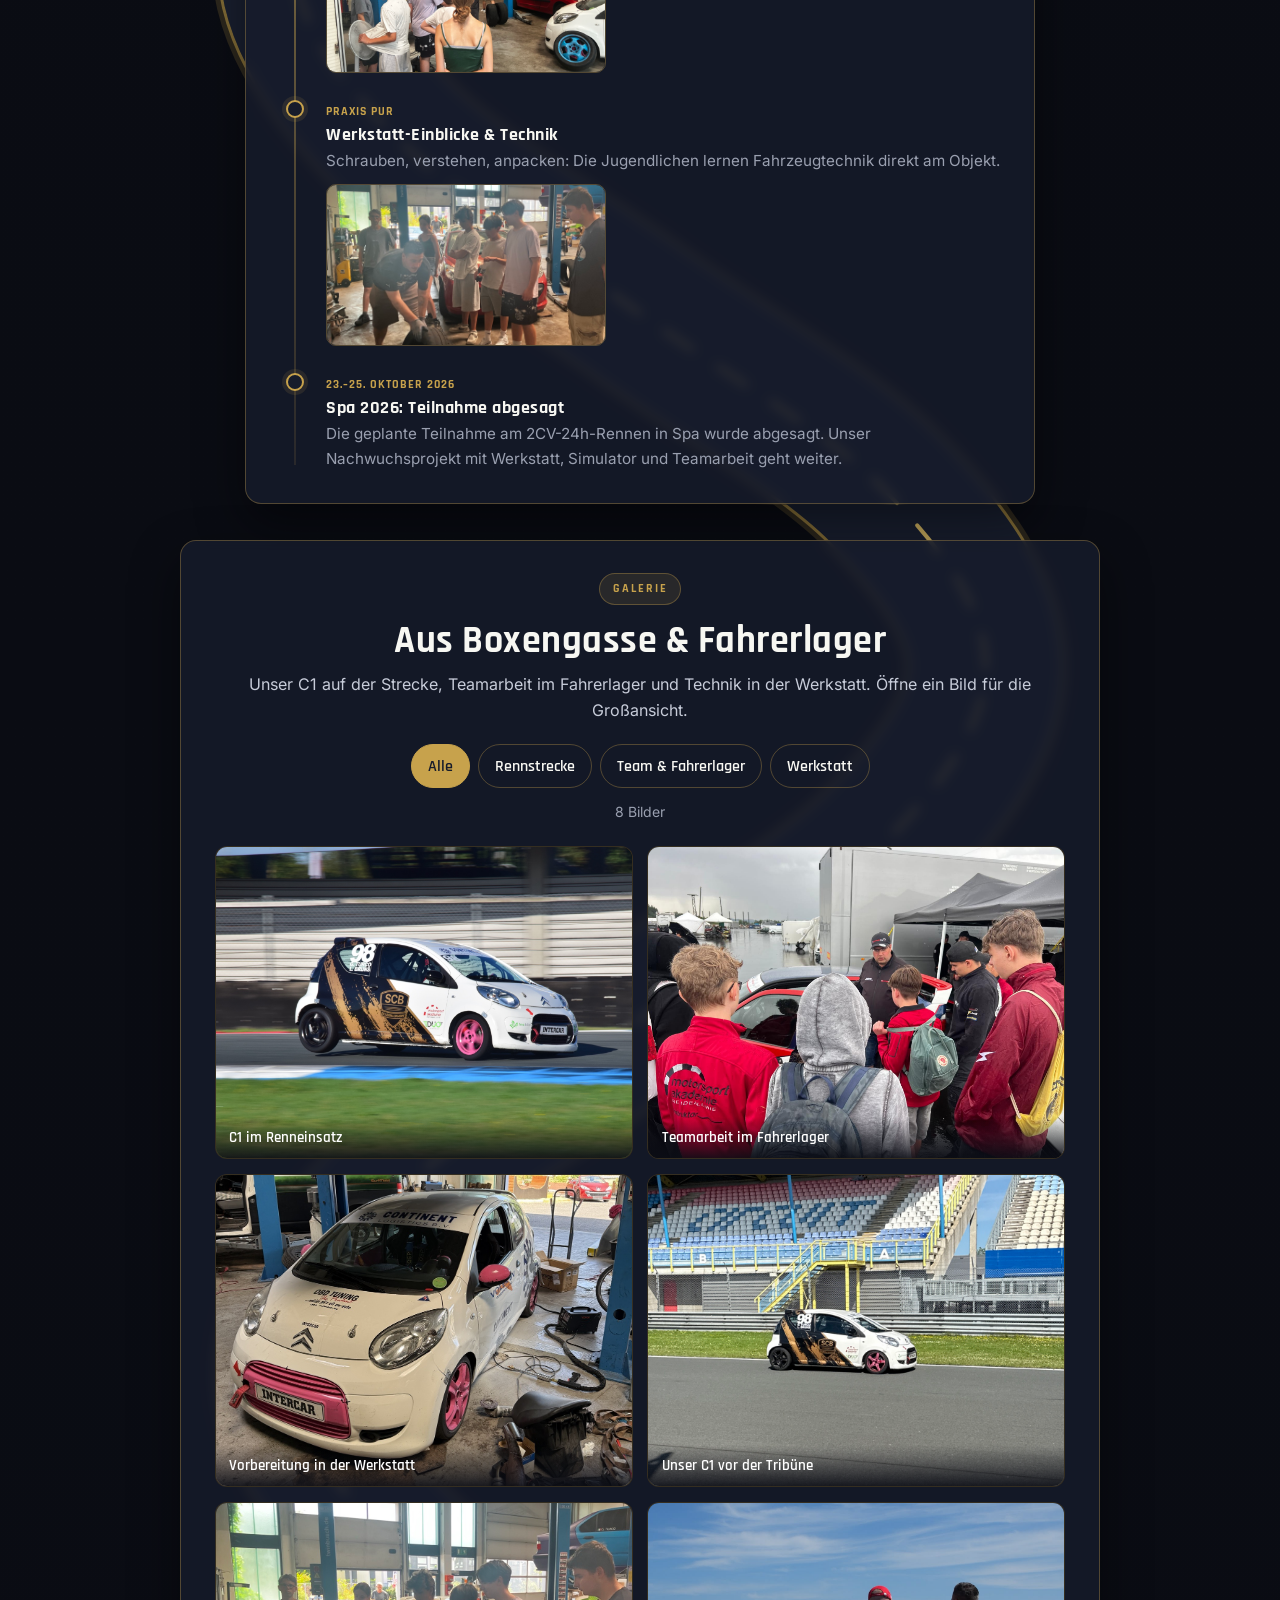
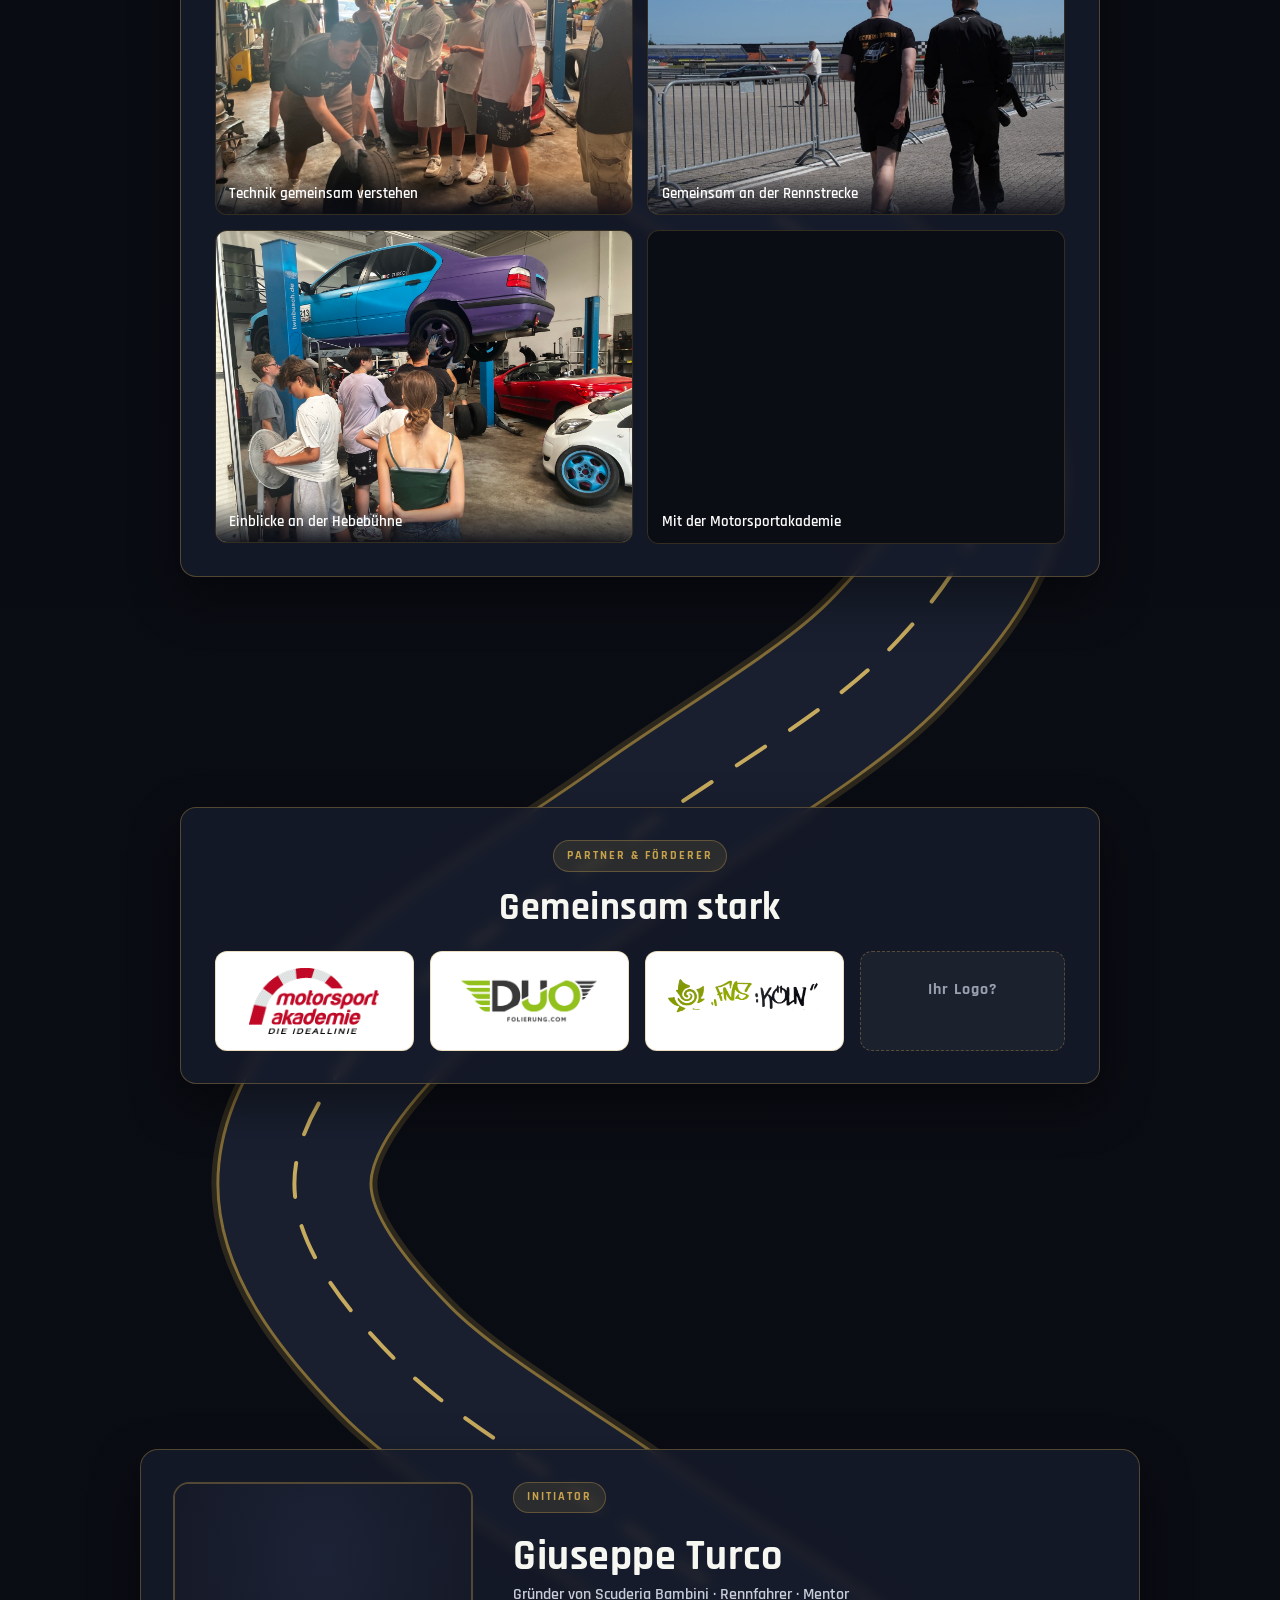
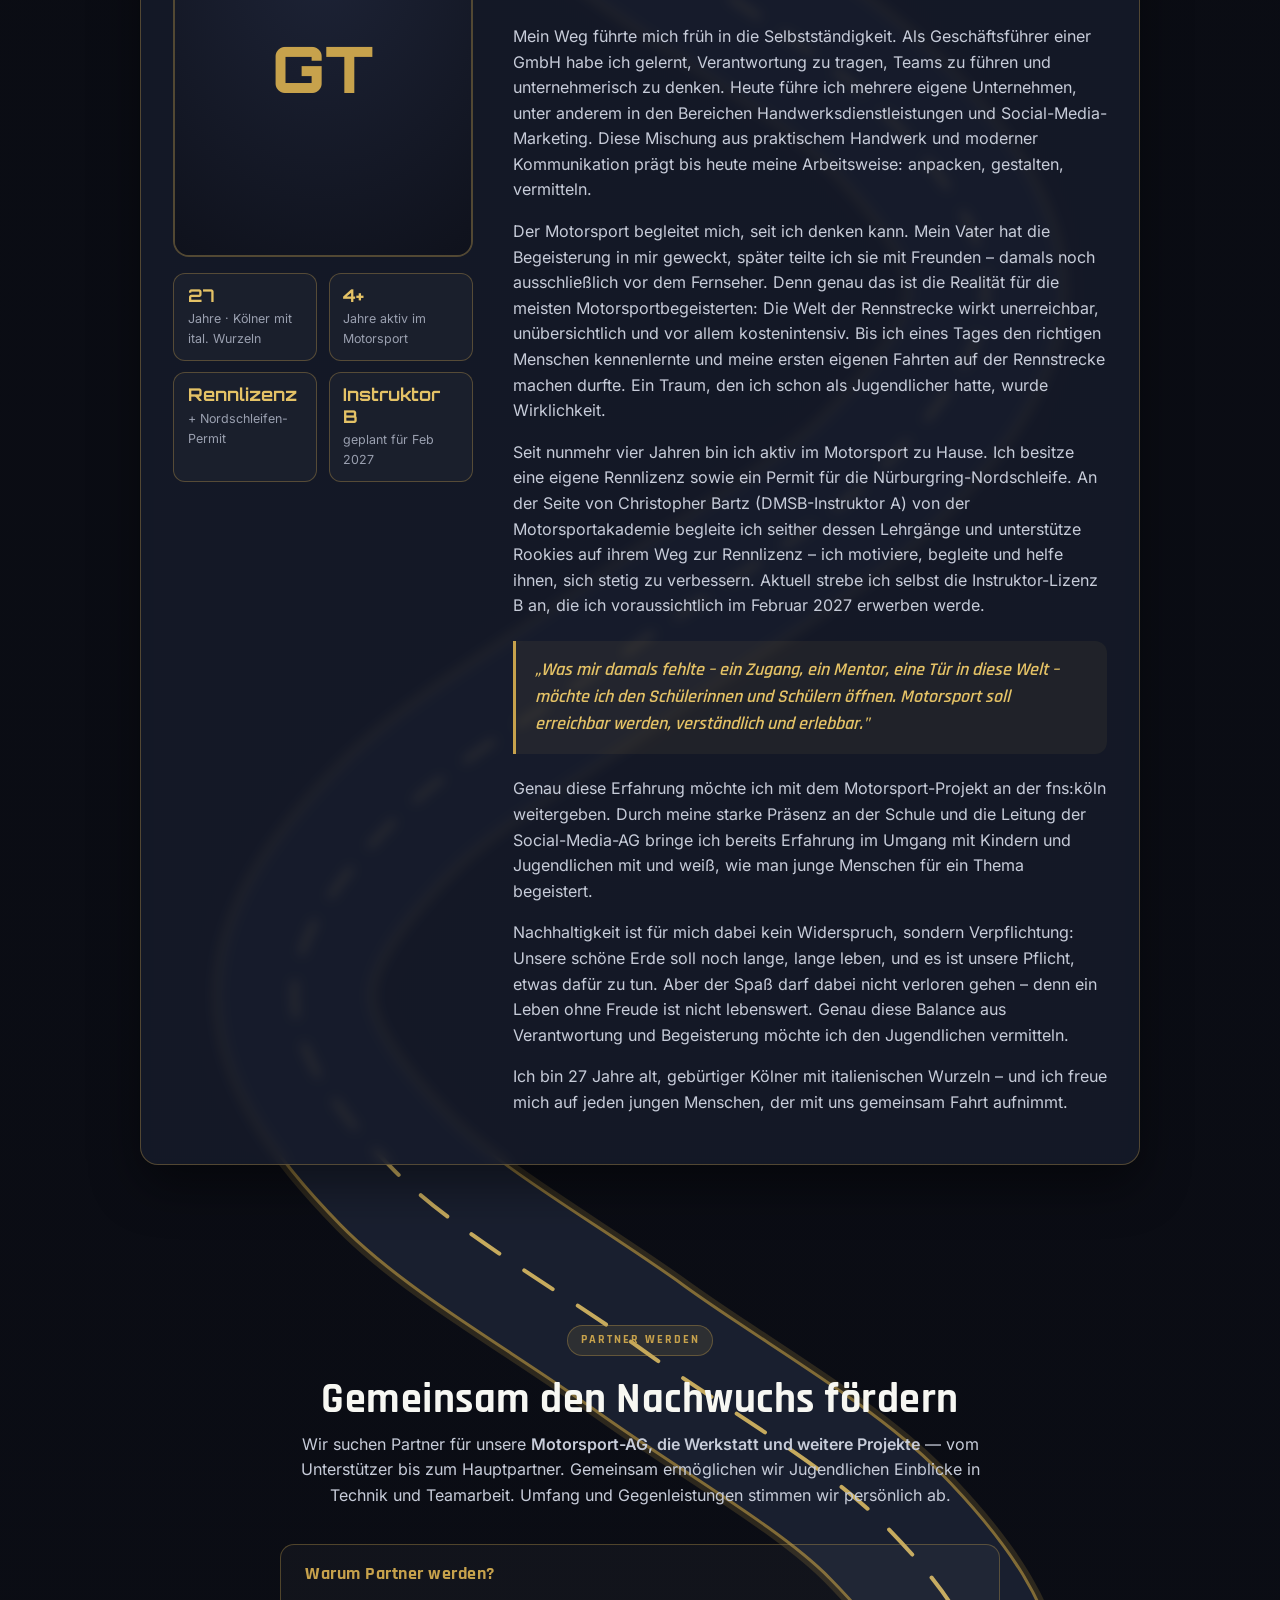
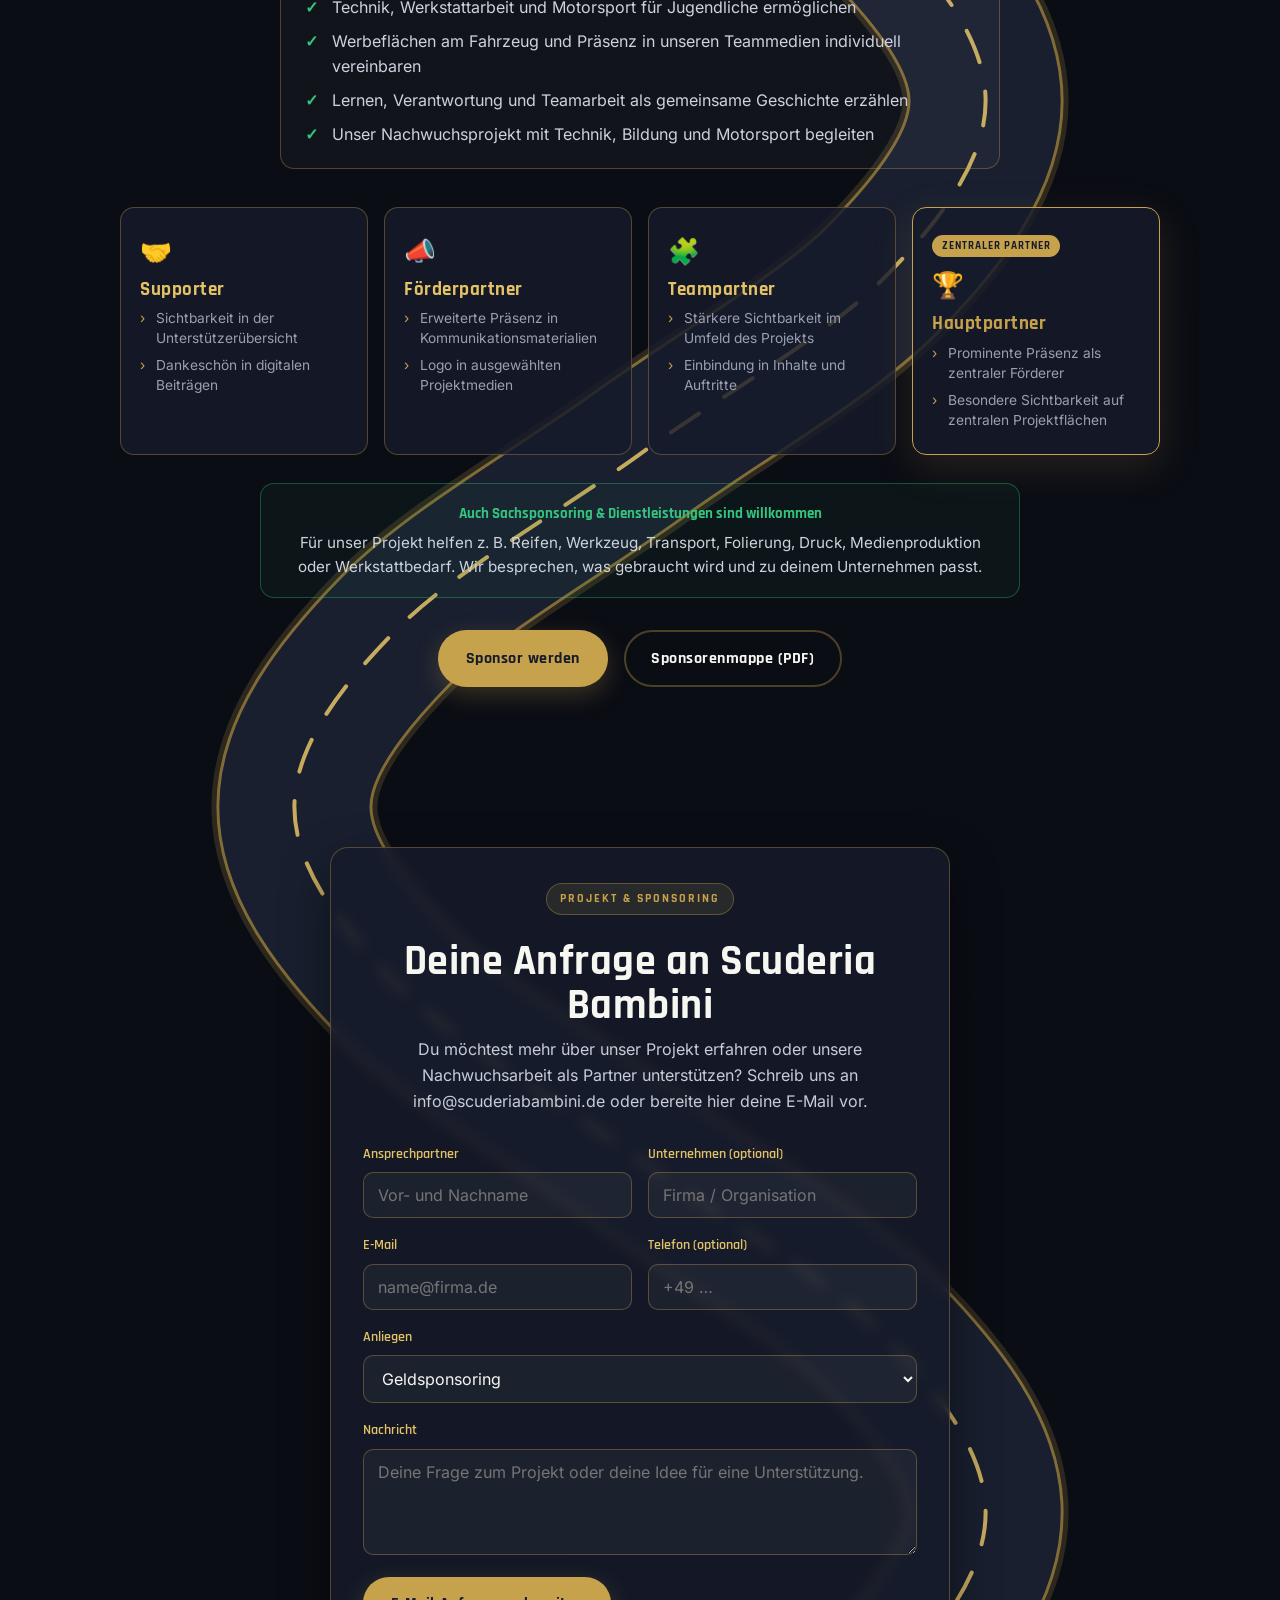
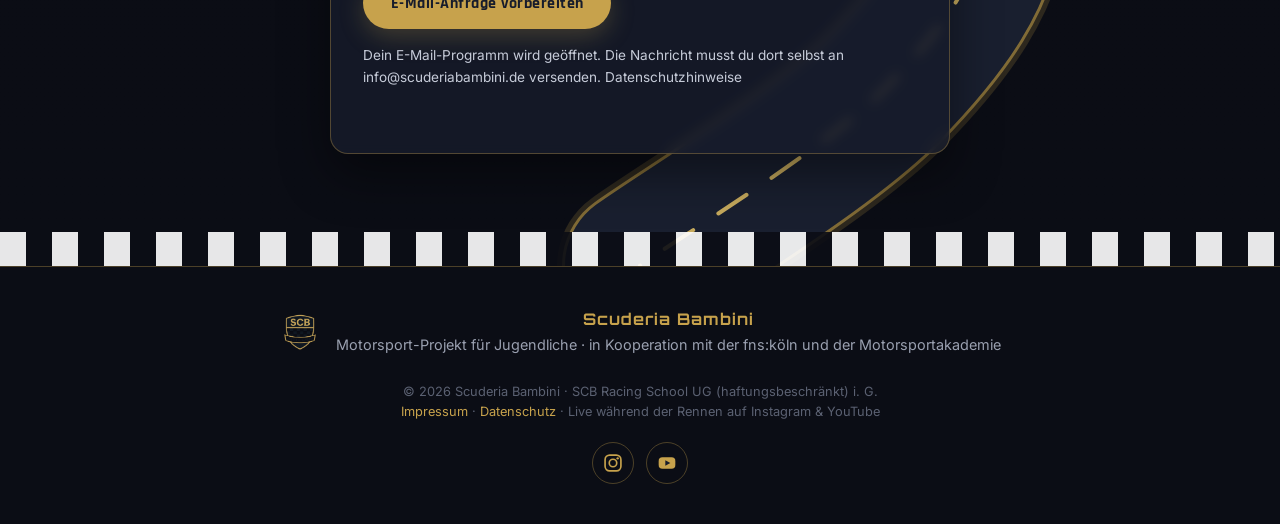
==== commit 66eff417: "Aktualisiere Website nach dem Spa-Rennwochenende 2026 Dokumentiere die abgesagte SCB-Teilnahme und e" ====
--- a/index.html
+++ b/index.html
@@ -3,8 +3,8 @@
 <head>
   <meta charset="UTF-8" />
   <meta name="viewport" content="width=device-width, initial-scale=1.0" />
-  <title>Scuderia Bambini — 2CV 24h Spa 2026 &amp; Fahrerplätze</title>
-  <meta name="description" content="2CV 24h Spa mit Scuderia Bambini: Rennwochenende vom 23.–25.10.2026, Fahrerplätze im Citroën C1 und Sponsoring. National-A-Lizenz ausreichend. Kontakt: info@scuderiabambini.de." />
+  <title>Scuderia Bambini — Motorsport-Projekt &amp; Nachwuchsförderung</title>
+  <meta name="description" content="Scuderia Bambini aus Köln: Motorsport-AG für Jugendliche, Werkstatt, Rennstrecke und Teamarbeit. Unterstütze die Nachwuchsarbeit als Partner. Kontakt: info@scuderiabambini.de." />
   <link rel="stylesheet" href="assets/fonts/fonts.css" />
   <link rel="stylesheet" href="styles.css" />
 </head>
@@ -41,7 +41,7 @@
     <button class="nav__toggle" id="navToggle" type="button" aria-expanded="false" aria-controls="navLinks" hidden>Menü</button>
     <nav class="nav__links" id="navLinks" aria-label="Hauptnavigation">
       <a href="#projekt">Projekt</a>
-      <a href="#spa">Spa 24h</a>
+      <a href="#spa">Spa 2026: Status</a>
       <a href="#lizenz">Lizenz</a>
       <a href="#werkstatt">Werkstatt</a>
       <a href="#aktuelles">Aktuelles</a>
@@ -58,9 +58,9 @@
       <video class="hero__video" id="heroVideo" autoplay muted loop playsinline poster="assets/logo.png">
         <source src="assets/logo-intro.mp4" type="video/mp4" />
       </video>
-      <p class="hero__kicker">2CV 24h Spa · Rennwochenende 23.–25.10.2026</p>
+      <p class="hero__kicker">Motorsport-Projekt für Jugendliche · Köln</p>
       <h1 class="hero__title">SCUDERIA<br><span class="hero__title--gold">BAMBINI</span></h1>
-      <p class="hero__sub">24 Stunden Racing in Spa-Francorchamps.<br>Fahrerplätze im Citroën C1 · National-A-Lizenz ausreichend.</p>
+      <p class="hero__sub">Gemeinsam lernen, schrauben und fahren.<br>Nachwuchsförderung, Technik und Teamarbeit.</p>
 
       <!-- Ampel -->
       <div class="lights" id="lights" role="img" aria-label="Startampel">
@@ -73,7 +73,7 @@
       <p class="lights__label" id="lightsLabel">Lichter aus … gleich geht's los</p>
 
       <div class="hero__actions">
-        <a href="#spa" class="btn btn--gold">Fahrerplätze entdecken</a>
+        <a href="#projekt" class="btn btn--gold">Projekt kennenlernen</a>
         <a href="#sponsoring" class="btn btn--ghost">Sponsor werden</a>
       </div>
       <div class="scroll-hint" aria-hidden="true">
@@ -116,30 +116,30 @@
     <!-- Inhaltsbereiche, die das Auto passiert -->
     <div class="track__content">
 
-      <!-- 2CV 24H SPA / FAHRERPLÄTZE -->
+      <!-- SPA 2026 / STATUS DER ABGESAGTEN TEILNAHME -->
       <section class="stop stop--full" id="spa">
         <div class="panel panel--wide">
-          <span class="panel__tag">Rennwochenende · 23.–25.10.2026 · Belgien</span>
-          <h2>2CV 24h Spa: Fahrerplätze</h2>
-          <p>Wir bereiten unseren Citroën C1 für das <strong>24-Stunden-Rennen in Spa-Francorchamps</strong> vor. Du möchtest mit Scuderia Bambini an den Start gehen oder unseren Einsatz als Partner unterstützen?</p>
+          <span class="panel__tag">Rückblick · 23.–25.10.2026 · Belgien</span>
+          <h2>Spa 2026: Teilnahme abgesagt</h2>
+          <p>Das Rennwochenende vom <strong>23.–25. Oktober 2026 in Spa-Francorchamps</strong> ist beendet. Die geplante Teilnahme von Scuderia Bambini wurde abgesagt.</p>
           <figure class="section-photo section-photo--wide">
             <img src="assets/c1-rennstrecke.jpg" alt="Unser Citroën C1 im schwarz-goldenen SCB-Design auf der Rennstrecke" width="1536" height="1024" loading="lazy" decoding="async" />
-            <figcaption>Unser C1 auf der Strecke. Nächstes Ziel: 24 Stunden Spa.</figcaption>
+            <figcaption>Unser Citroën C1 im SCB-Design auf der Rennstrecke.</figcaption>
           </figure>
           <div class="cards">
             <div class="mini">
-              <h3>Mitfahren in Spa</h3>
-              <p>Eine gültige <strong>DMSB National-A-Lizenz ist ausreichend</strong>. Verfügbarkeit, Konditionen und Ablauf besprechen wir persönlich mit dir. Es gelten die Teilnahmebedingungen des Veranstalters.</p>
+              <h3>Fahrerplatz-Anfragen abgeschlossen</h3>
+              <p>Für Spa 2026 werden keine Fahrerplätze mehr angeboten. Informationen zu künftigen Einsätzen veröffentlichen wir, sobald die Planung feststeht.</p>
             </div>
             <div class="mini">
-              <h3>Partner für 24 Stunden Racing</h3>
-              <p>Für den Umbau und den Renneinsatz suchen wir Geld-, Sach- und Dienstleistungspartner. Werbeflächen und begleitende Inhalte vereinbaren wir individuell.</p>
+              <h3>Das Projekt weiter begleiten</h3>
+              <p>Unsere Nachwuchsarbeit geht weiter. Wir suchen Geld-, Sach- und Dienstleistungspartner für die Motorsport-AG, die Werkstatt und weitere Projekte. Umfang und Gegenleistungen vereinbaren wir individuell.</p>
             </div>
           </div>
           <div class="hero__actions">
-            <a href="#kontakt" class="btn btn--gold" data-inquiry="Fahrerplatz – 2CV 24h Spa 2026">Fahrerplatz anfragen</a>
-            <a href="#sponsoring" class="btn btn--ghost">Spa-Einsatz unterstützen</a>
-            <a href="mailto:info@scuderiabambini.de?subject=Fahrerplatz-Anfrage%20%E2%80%93%202CV%2024h%20Spa%202026" class="btn btn--ghost">Direkt per E-Mail</a>
+            <a href="#kontakt" class="btn btn--gold" data-inquiry="Allgemeine Projektanfrage">Kontakt aufnehmen</a>
+            <a href="#sponsoring" class="btn btn--ghost">Nachwuchsprojekt unterstützen</a>
+            <a href="mailto:info@scuderiabambini.de?subject=Projektanfrage%20%E2%80%93%20Scuderia%20Bambini" class="btn btn--ghost">Direkt per E-Mail</a>
           </div>
         </div>
       </section>
@@ -189,9 +189,9 @@
       <!-- LIZENZ -->
       <section class="stop stop--left" id="lizenz">
         <div class="panel panel--accent">
-          <span class="panel__tag panel__tag--green">DMSB National-A-Lizenz</span>
+          <span class="panel__tag panel__tag--green">Rennlizenz &amp; Einstieg</span>
           <h2>Werde Rennfahrer:in</h2>
-          <p>Für unsere Fahrerplätze beim <strong>2CV-24h-Rennen in Spa</strong> ist eine gültige <strong>DMSB National-A-Lizenz ausreichend</strong>. Die Teilnahme richtet sich nach der Ausschreibung des Veranstalters.</p>
+          <p>Welche Lizenz für einen Renneinsatz erforderlich ist, richtet sich nach dem jeweiligen Wettbewerb und der Ausschreibung des Veranstalters.</p>
           <p>Im Nachwuchsprojekt begleiten wir Jugendliche auf dem Weg zur eigenen Rennlizenz. Erwerb, Mindestalter und Einsatzmöglichkeiten richten sich nach den DMSB-Bestimmungen und dem jeweiligen Wettbewerbsreglement.</p>
           <ul class="ticks">
             <li>Grundwissen Sicherheit &amp; Verhalten auf der Strecke</li>
@@ -226,7 +226,7 @@
       <section class="stop stop--full" id="aktuelles">
         <div class="panel panel--wide">
           <span class="panel__tag">Aktuelles</span>
-          <h2>Unser Weg nach Spa</h2>
+          <h2>Unser Weg im Motorsport</h2>
           <p>Unser Weg vom Klassenzimmer Richtung Rennstrecke — Schritt für Schritt.</p>
           <ol class="timeline">
             <li class="tl">
@@ -272,12 +272,12 @@
                 <div class="tl__thumb"><img src="assets/gallery-1.jpg" alt="In der Werkstatt" loading="lazy" /></div>
               </div>
             </li>
-            <li class="tl tl--next">
+            <li class="tl">
               <div class="tl__dot"></div>
               <div class="tl__body">
                 <span class="tl__date">23.–25. Oktober 2026</span>
-                <h3>Nächster Einsatz: 2CV 24h Spa</h3>
-                <p>Unser Citroën C1 wird für den 24-Stunden-Einsatz vorbereitet. Wir bieten Fahrerplätze an und suchen Partner für Umbau und Rennen. Mit einer gültigen National-A-Lizenz kannst du einen Fahrerplatz anfragen.</p>
+                <h3>Spa 2026: Teilnahme abgesagt</h3>
+                <p>Die geplante Teilnahme am 2CV-24h-Rennen in Spa wurde abgesagt. Unser Nachwuchsprojekt mit Werkstatt, Simulator und Teamarbeit geht weiter.</p>
               </div>
             </li>
           </ol>
@@ -373,16 +373,16 @@
   <section class="sponsoring" id="sponsoring">
     <div class="sponsoring__inner">
       <span class="panel__tag">Partner werden</span>
-      <h2>Mit uns zu den 2CV 24h Spa</h2>
-      <p class="sponsoring__lead">Unser nächstes Ziel: das Rennwochenende vom <strong>23.–25.10.2026 in Spa-Francorchamps</strong>. Für den Umbau unseres Citroën C1 und den 24-Stunden-Einsatz suchen wir Partner — vom Unterstützer bis zum Hauptpartner. Umfang und Gegenleistungen stimmen wir persönlich ab.</p>
+      <h2>Gemeinsam den Nachwuchs fördern</h2>
+      <p class="sponsoring__lead">Wir suchen Partner für unsere <strong>Motorsport-AG, die Werkstatt und weitere Projekte</strong> — vom Unterstützer bis zum Hauptpartner. Gemeinsam ermöglichen wir Jugendlichen Einblicke in Technik und Teamarbeit. Umfang und Gegenleistungen stimmen wir persönlich ab.</p>
 
       <div class="why">
         <h3>Warum Partner werden?</h3>
         <ul class="why__list">
-          <li>Umbau und Vorbereitung für ein konkretes 24-Stunden-Rennen unterstützen</li>
+          <li>Technik, Werkstattarbeit und Motorsport für Jugendliche ermöglichen</li>
           <li>Werbeflächen am Fahrzeug und Präsenz in unseren Teammedien individuell vereinbaren</li>
-          <li>Vorbereitung, Ausdauer und Teamarbeit als gemeinsame Geschichte erzählen</li>
-          <li>Auch unser Nachwuchsprojekt mit Technik, Bildung und Motorsport begleiten</li>
+          <li>Lernen, Verantwortung und Teamarbeit als gemeinsame Geschichte erzählen</li>
+          <li>Unser Nachwuchsprojekt mit Technik, Bildung und Motorsport begleiten</li>
         </ul>
       </div>
 
@@ -424,7 +424,7 @@
 
       <div class="sponsoring__note">
         <strong>Auch Sachsponsoring &amp; Dienstleistungen sind willkommen</strong>
-        Für Spa helfen z. B. Reifen, Werkzeug, Transport, Folierung, Druck, Medienproduktion oder Werkstattbedarf. Wir besprechen, was gebraucht wird und zu deinem Unternehmen passt.
+        Für unser Projekt helfen z. B. Reifen, Werkzeug, Transport, Folierung, Druck, Medienproduktion oder Werkstattbedarf. Wir besprechen, was gebraucht wird und zu deinem Unternehmen passt.
       </div>
 
       <div class="sponsoring__cta">
@@ -437,9 +437,9 @@
   <!-- ============ KONTAKT ============ -->
   <section class="contact" id="kontakt">
     <div class="contact__inner">
-      <span class="panel__tag">Fahrerplätze &amp; Sponsoring</span>
-      <h2>Deine Anfrage für Spa</h2>
-      <p>Du möchtest einen Fahrerplatz beim 2CV-24h-Rennen oder unseren Einsatz unterstützen? Schreib uns an <a href="mailto:info@scuderiabambini.de">info@scuderiabambini.de</a> oder bereite hier deine E-Mail vor.</p>
+      <span class="panel__tag">Projekt &amp; Sponsoring</span>
+      <h2>Deine Anfrage an Scuderia Bambini</h2>
+      <p>Du möchtest mehr über unser Projekt erfahren oder unsere Nachwuchsarbeit als Partner unterstützen? Schreib uns an <a href="mailto:info@scuderiabambini.de">info@scuderiabambini.de</a> oder bereite hier deine E-Mail vor.</p>
       <form class="form" id="contactForm" action="mailto:info@scuderiabambini.de" method="post" enctype="text/plain" novalidate>
         <div class="form__row">
           <label>Ansprechpartner<input type="text" name="name" required placeholder="Vor- und Nachname" /></label>
@@ -451,14 +451,14 @@
         </div>
         <label>Anliegen
           <select name="thema">
-            <option>Fahrerplatz – 2CV 24h Spa 2026</option>
+            <option>Allgemeine Projektanfrage</option>
             <option selected>Geldsponsoring</option>
             <option>Sachsponsoring / Material</option>
             <option>Medien- / Kooperationspartner</option>
             <option>Sonstiges</option>
           </select>
         </label>
-        <label>Nachricht<textarea name="nachricht" rows="4" placeholder="Fahrerplatz: Lizenz und Rennerfahrung. Sponsoring: gewünschte Unterstützung."></textarea></label>
+        <label>Nachricht<textarea name="nachricht" rows="4" placeholder="Deine Frage zum Projekt oder deine Idee für eine Unterstützung."></textarea></label>
         <button type="submit" class="btn btn--gold">E-Mail-Anfrage vorbereiten</button>
         <p class="form__note" id="formNote" role="status" aria-live="polite">Dein E-Mail-Programm wird geöffnet. Die Nachricht musst du dort selbst an info@scuderiabambini.de versenden. <a href="datenschutz.html">Datenschutzhinweise</a></p>
       </form>
